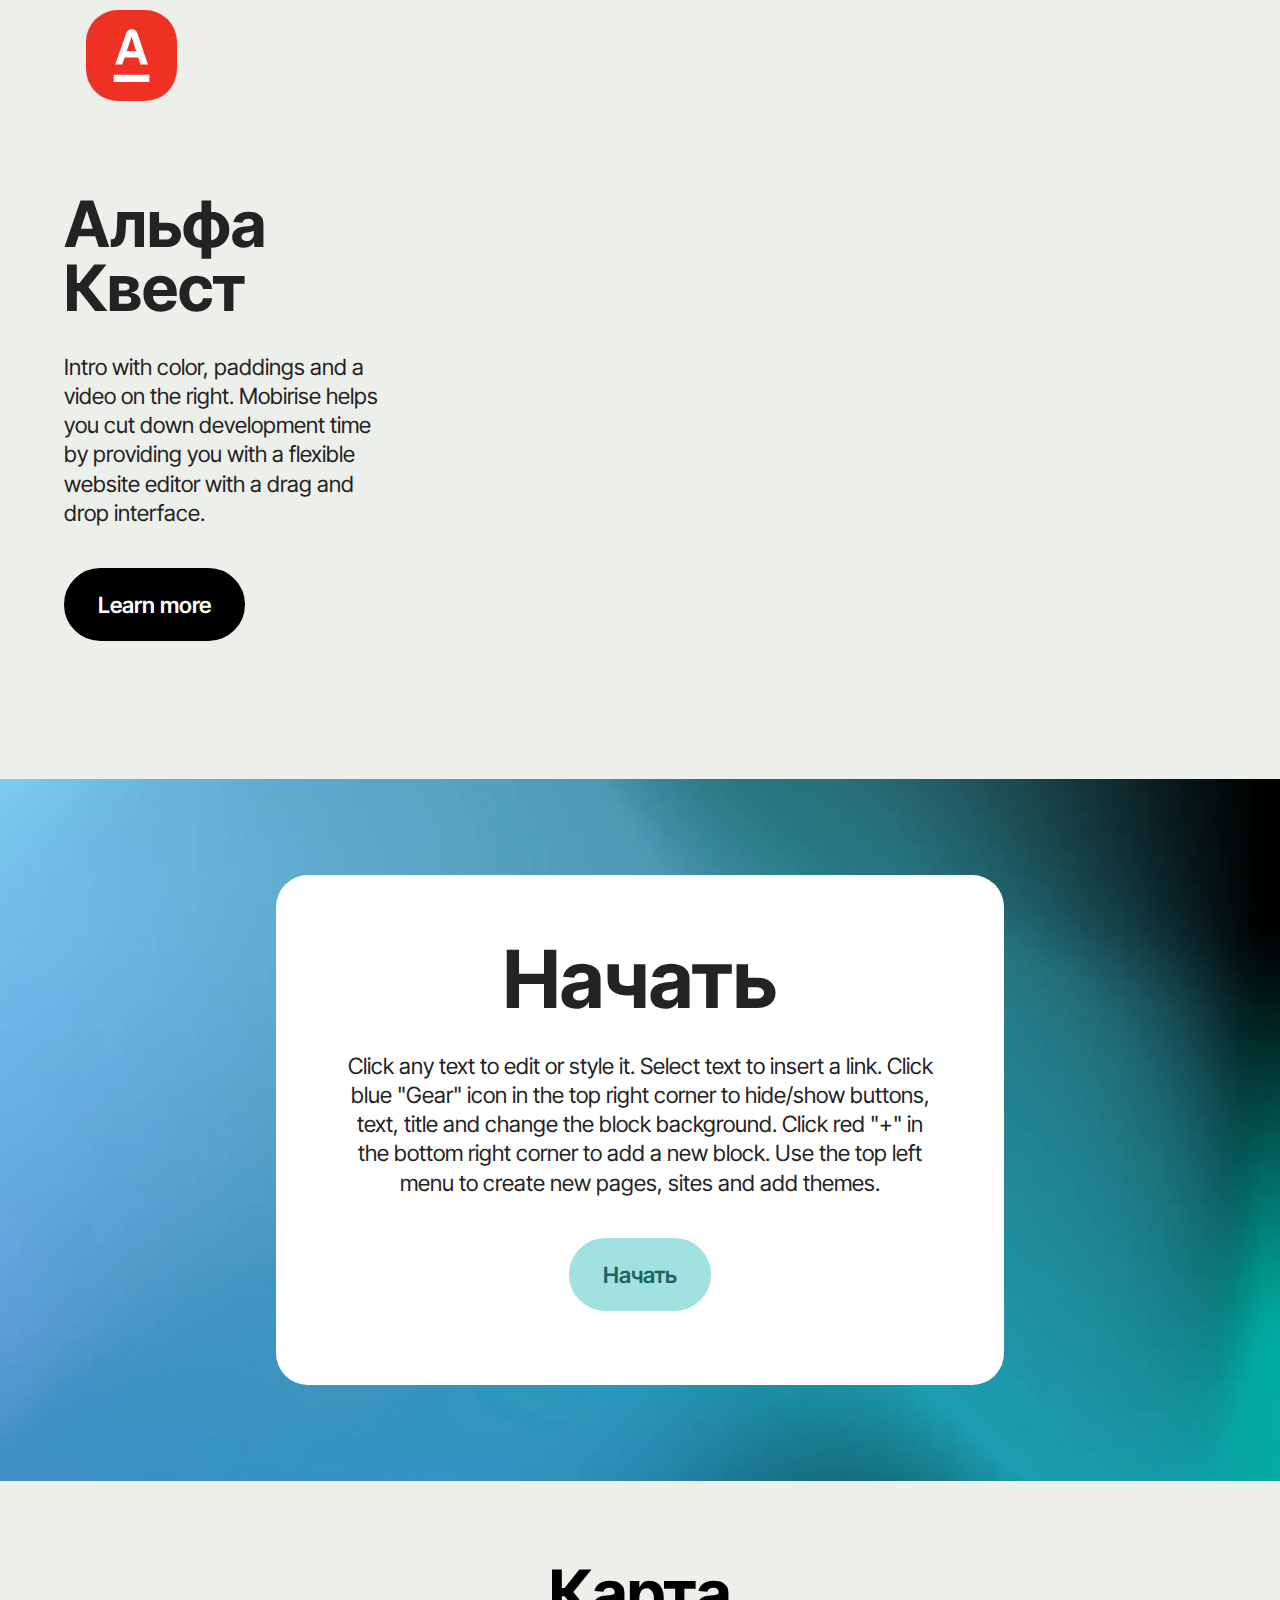
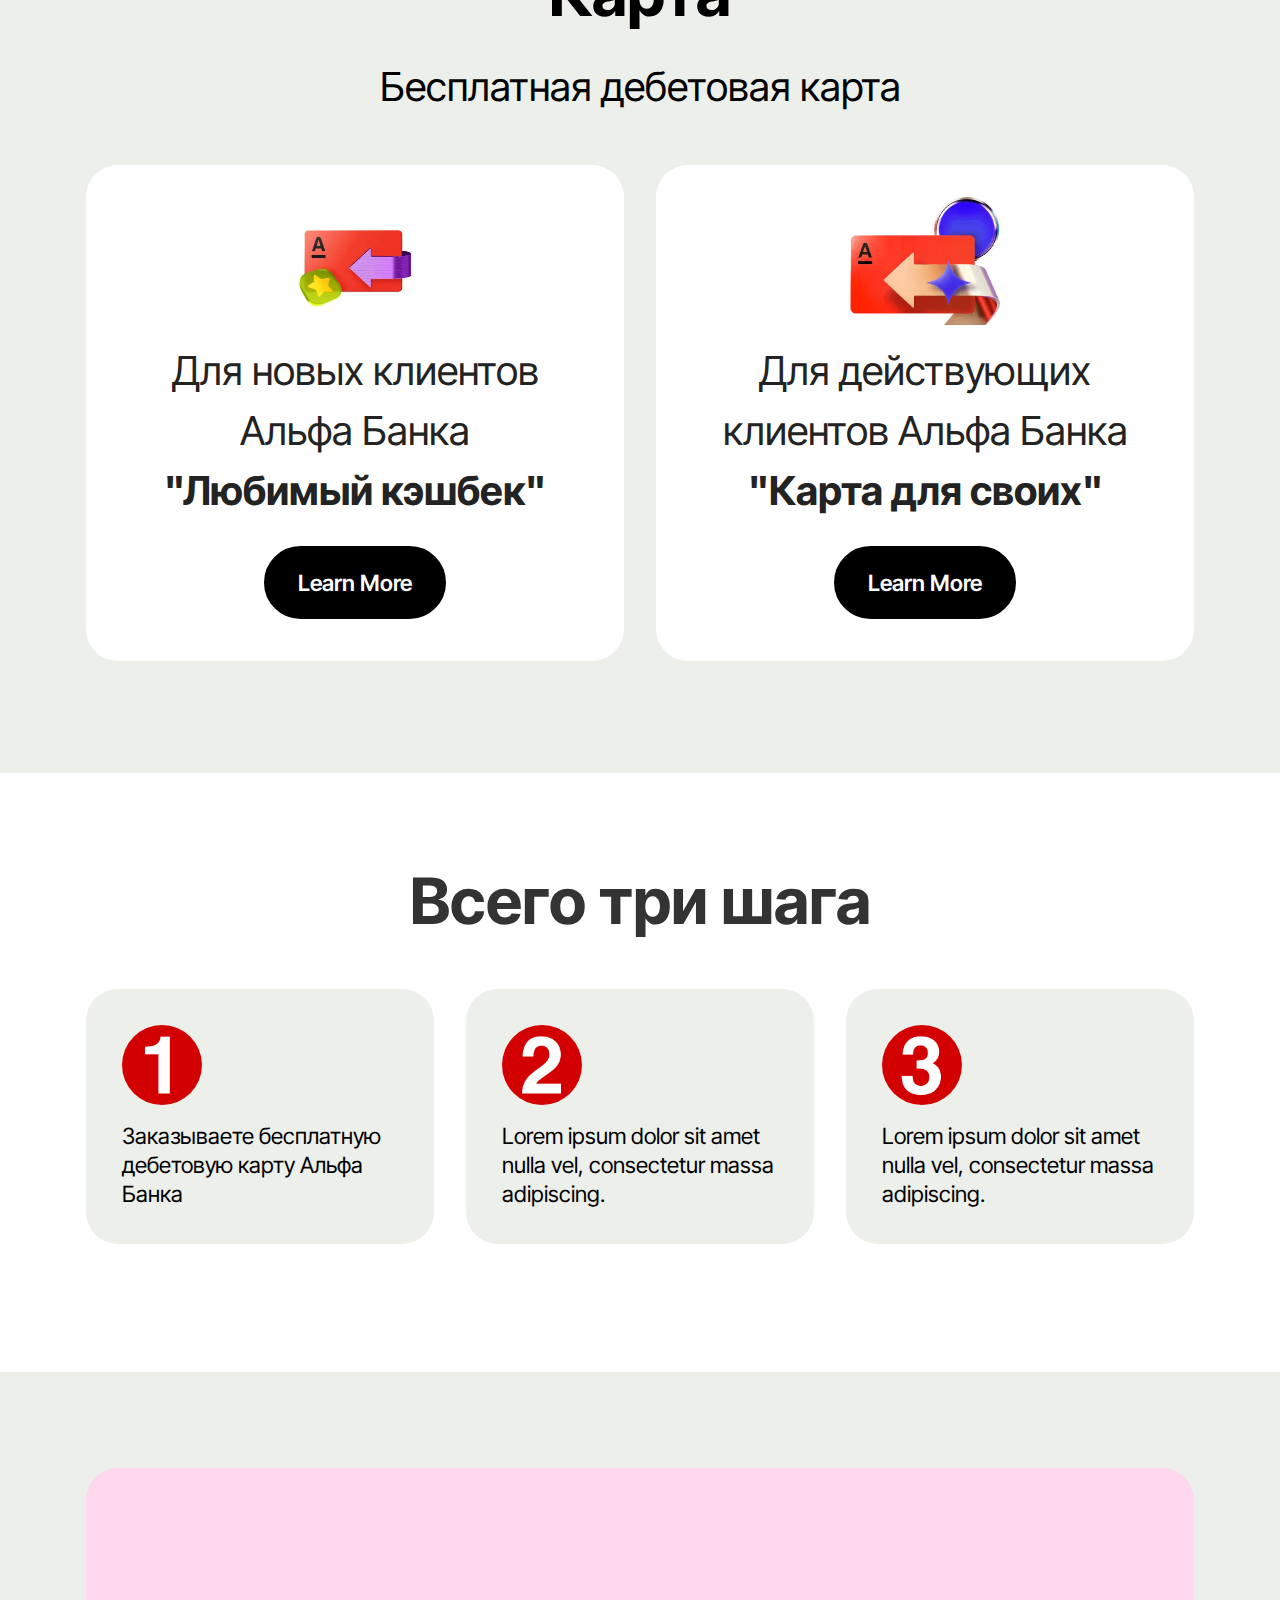
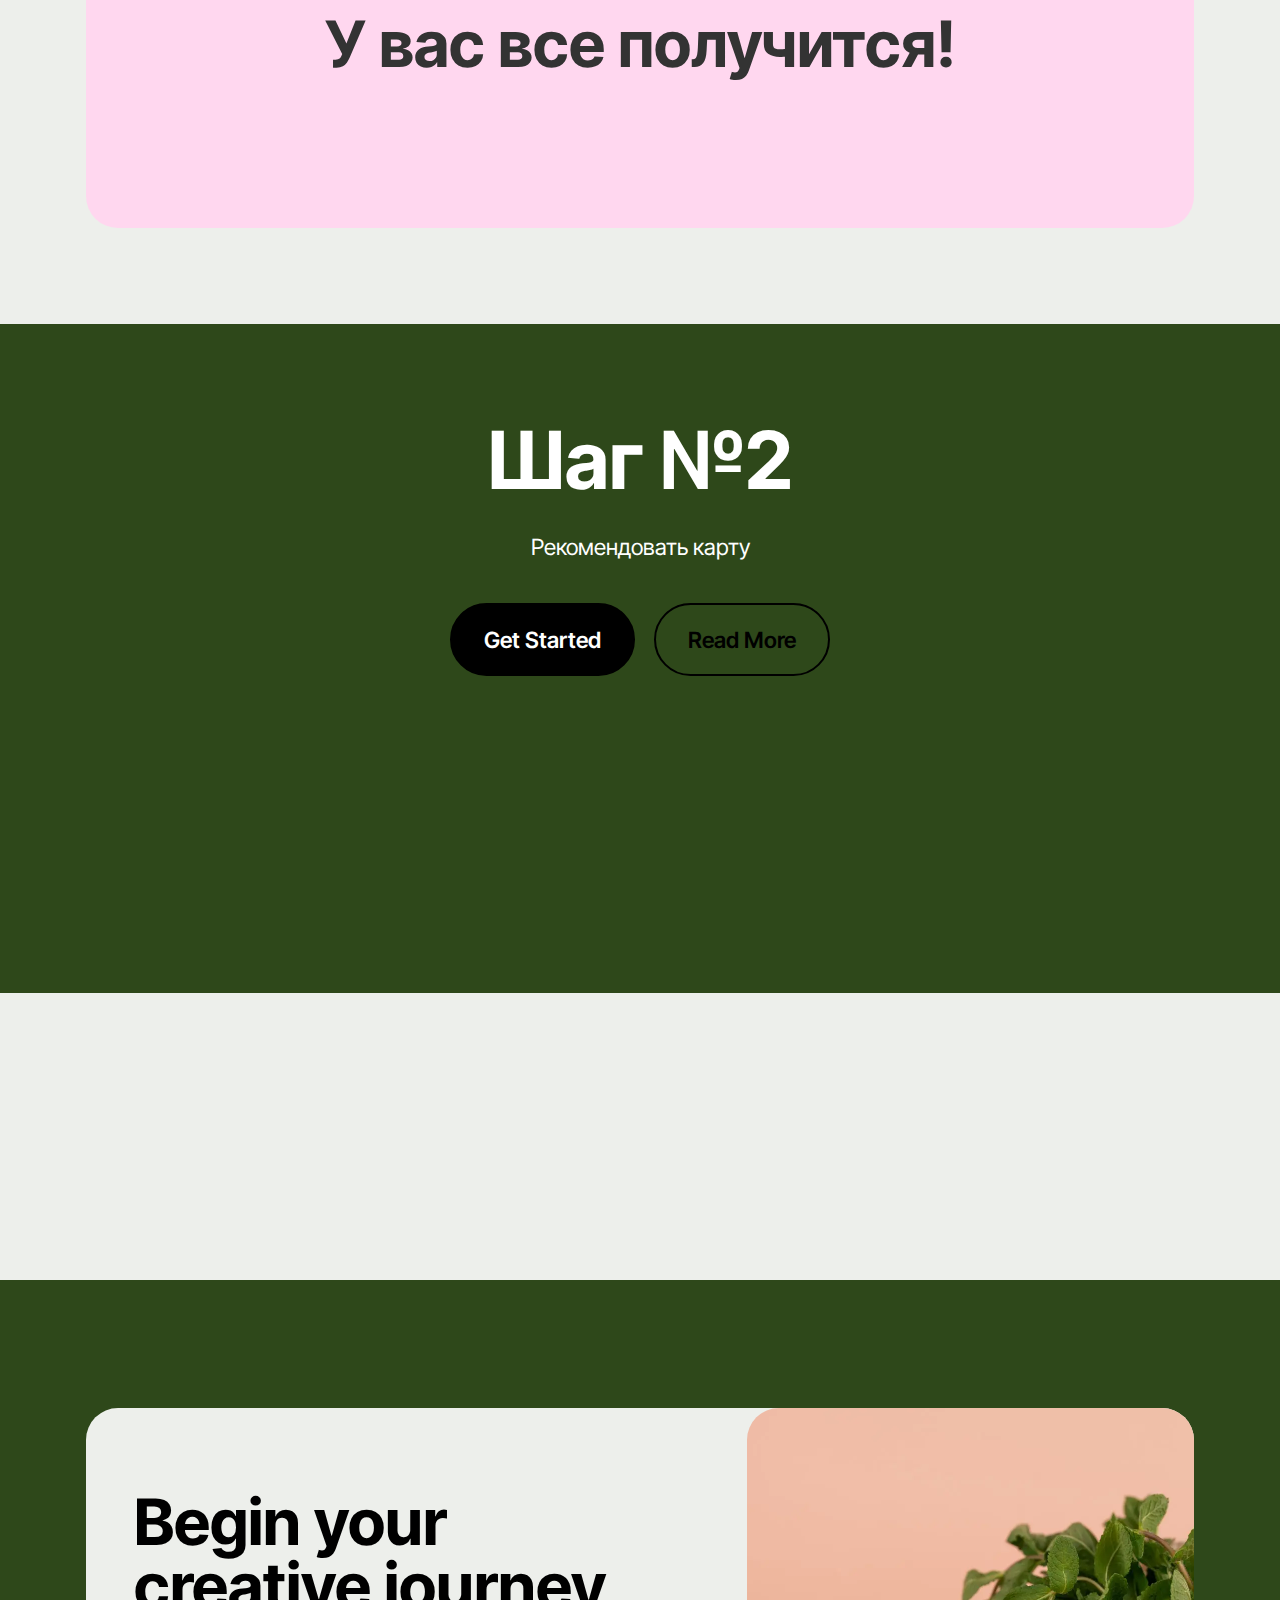
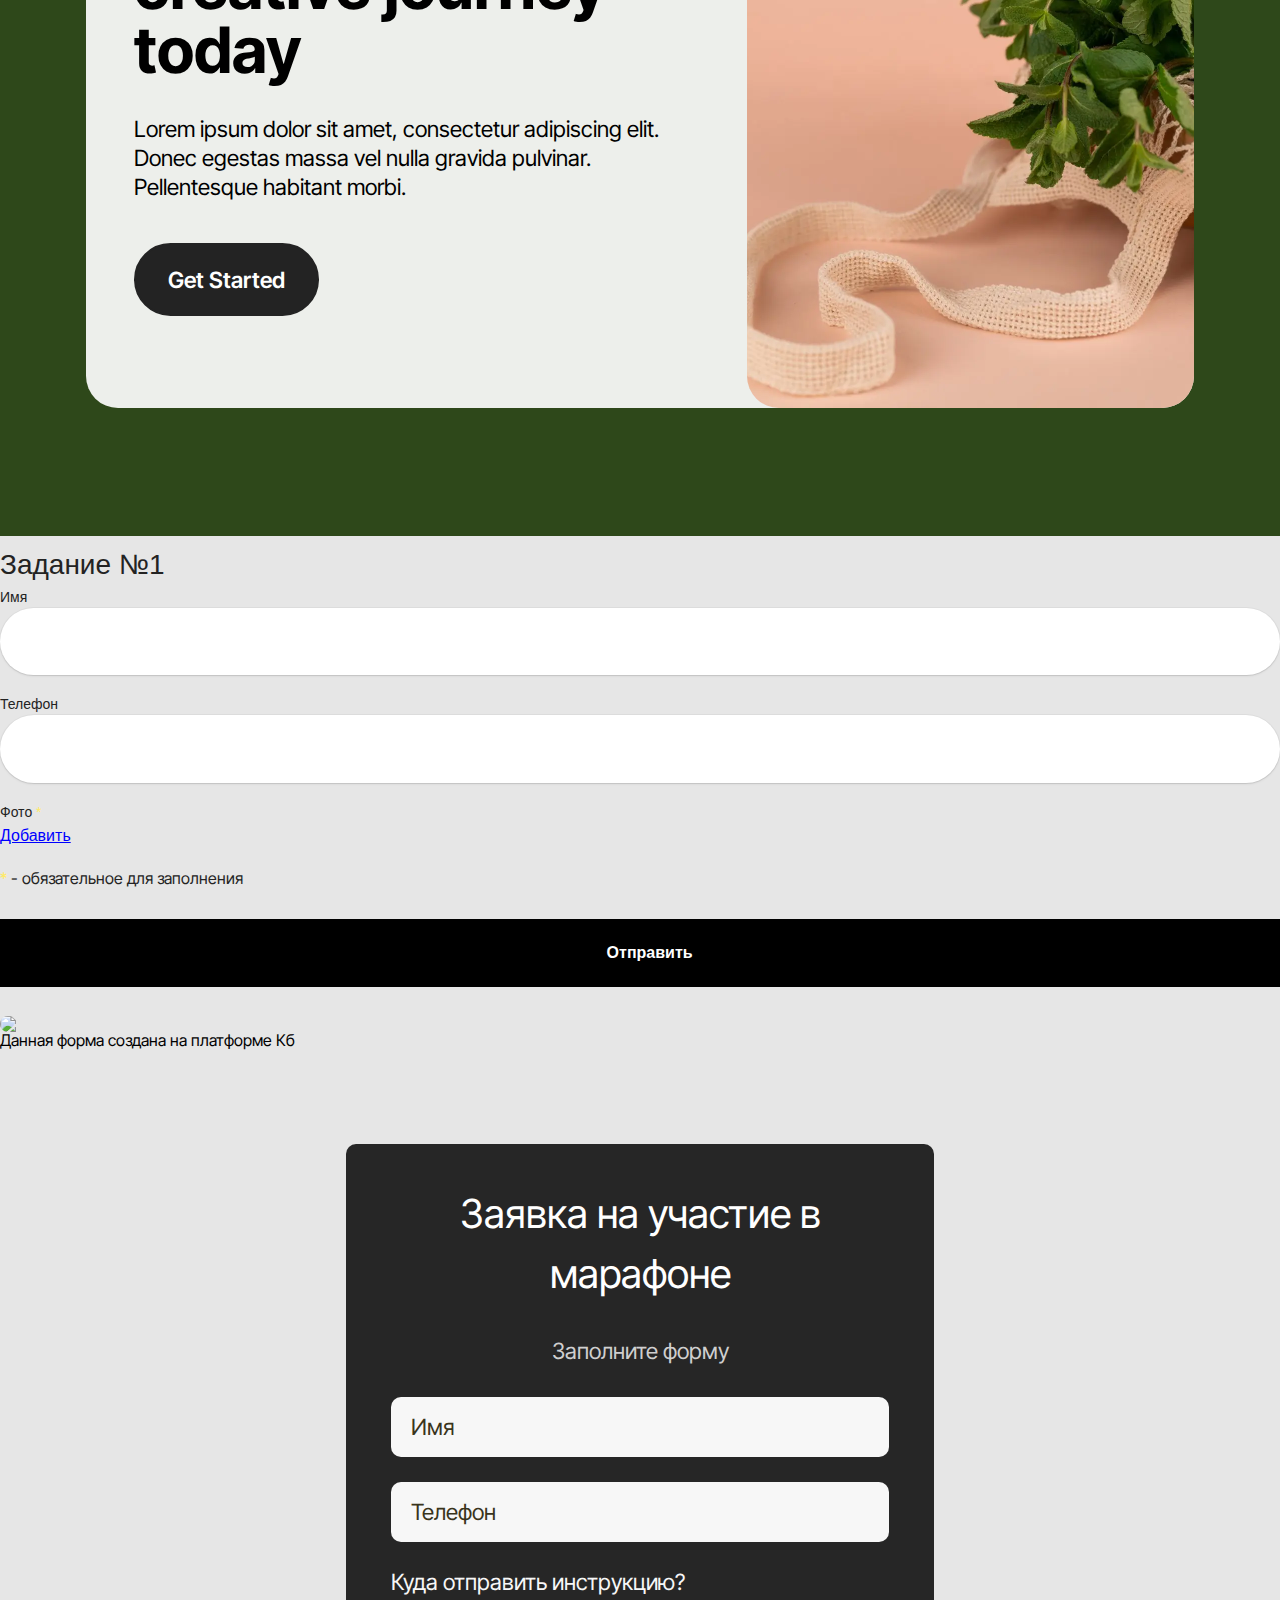
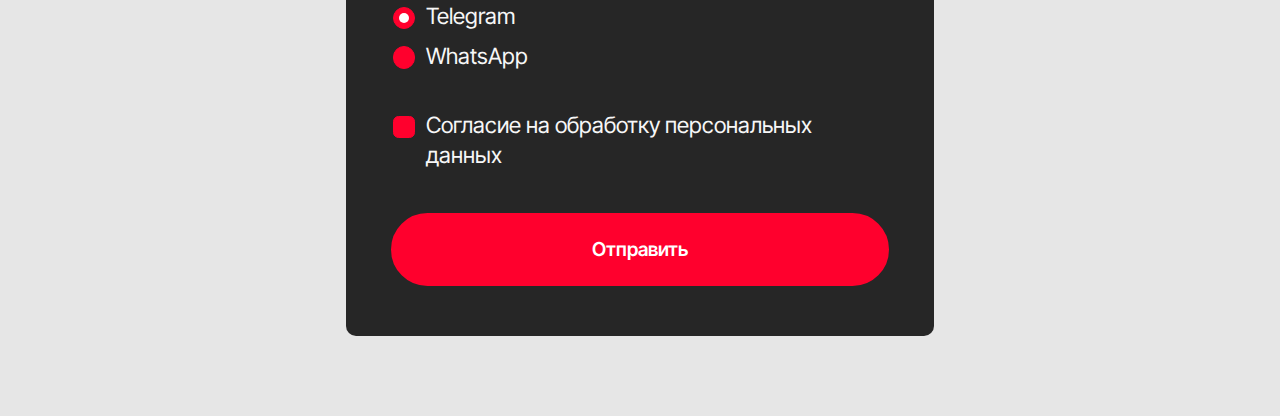
==== index.html @ aca032bc "create github pages" ====
<!DOCTYPE html>
<html  lang="ru">
<head>
  
  <meta charset="UTF-8">
  <meta http-equiv="X-UA-Compatible" content="IE=edge">
  
  <meta name="viewport" content="width=device-width, initial-scale=1, minimum-scale=1">
  <link rel="shortcut icon" href="assets/images/footer-alfa-logo-1025x1025-common-19.svg" type="image/x-icon">
  <meta name="description" content="">
  
  
  <title>Home</title>
  <link rel="stylesheet" href="assets/web/assets/mobirise-icons2/mobirise2.css">
  <link rel="stylesheet" href="assets/bootstrap/css/bootstrap.min.css">
  <link rel="stylesheet" href="assets/bootstrap/css/bootstrap-grid.min.css">
  <link rel="stylesheet" href="assets/bootstrap/css/bootstrap-reboot.min.css">
  <link rel="stylesheet" href="assets/popup-overlay-plugin/style.css">
  <link rel="stylesheet" href="assets/dropdown/css/style.css">
  <link rel="stylesheet" href="assets/socicon/css/styles.css">
  <link rel="stylesheet" href="assets/theme/css/style.css">
  <link rel="stylesheet" href="assets/recaptcha.css">
  <link rel="preload" href="https://fonts.googleapis.com/css?family=Inter+Tight:100,200,300,400,500,600,700,800,900,100i,200i,300i,400i,500i,600i,700i,800i,900i&display=swap" as="style" onload="this.onload=null;this.rel='stylesheet'">
  <noscript><link rel="stylesheet" href="https://fonts.googleapis.com/css?family=Inter+Tight:100,200,300,400,500,600,700,800,900,100i,200i,300i,400i,500i,600i,700i,800i,900i&display=swap"></noscript>
  <link rel="preload" as="style" href="assets/mobirise/css/mbr-additional.css"><link rel="stylesheet" href="assets/mobirise/css/mbr-additional.css" type="text/css">

  
  
  

</head>
<body>
  
  <section data-bs-version="5.1" class="menu menu1 cid-u7K2FaMoEt" once="menu" id="menu01-4">
    
    <nav class="navbar navbar-dropdown navbar-fixed-top navbar-expand-lg">
        <div class="container">
            <div class="navbar-brand">
                <span class="navbar-logo">
                    <a href="index.html">
                        <img src="[data-uri]" alt="Альфа Банк" style="height: 5.7rem;" loading="lazy" class="lazyload" data-src="assets/images/footer-alfa-logo-1025x1025-common-19.svg">
                    </a>
                </span>
                
            </div>
            
            
        </div>
    </nav>
</section>

<section data-bs-version="5.1" class="header4 cid-ucAAgAxZeR" id="header04-a">
	

	
	

	<div class="container-fluid">
		<div class="row justify-content-center">
			<div class="col-12 col-md">
				<div class="text-wrapper">
					<h2 class="mbr-section-title mb-4 mbr-fonts-style display-2"><strong>Альфа Квест</strong></h2>
					<p class="mbr-text mb-4 mbr-fonts-style display-7">
						Intro with color, paddings and a video on the right. Mobirise helps you cut down development
						time by providing you with a flexible website editor with a drag and drop interface.
					</p>
					<div class="mbr-section-btn mb-4">
						<a class="btn btn-primary display-7" href="#">Learn more</a>
					</div>
				</div>
			</div>
			<div class="mbr-figure col-12 col-md-8"><iframe class="mbr-embedded-video" src="https://www.youtube.com/embed/-BSQlJxCDcI?rel=0&amp;amp;mute=1&amp;showinfo=0&amp;autoplay=1&amp;loop=1&amp;playlist=-BSQlJxCDcI" width="1280" height="720" frameborder="0" allowfullscreen=""></iframe></div>
		</div>
	</div>
</section>

<section data-bs-version="5.1" class="header14 cid-ucAJa1AsUf" id="header14-h">
	

	
	
	<div class="container">
		<div class="row justify-content-center">
			<div class="card col-12 col-md-12 col-lg-8">
				<div class="card-wrapper">
					<div class="card-box align-center">
						<h1 class="card-title mbr-fonts-style mb-4 display-1"><strong>Начать</strong></h1>
						<p class="mbr-text mbr-fonts-style mb-4 display-7">
							Click any text to edit or style it. Select text to insert a link. Click blue "Gear" icon in
							the top right corner to hide/show buttons, text, title and change the block background.
							Click red "+" in the bottom right corner to add a new block. Use the top left menu to create
							new pages, sites and add themes.
						</p>
						<div class="mbr-section-btn mt-4"><a class="btn btn-warning display-7" href="#">Начать</a></div>
					</div>
				</div>
			</div>
		</div>
	</div>
</section>

<section data-bs-version="5.1" class="clients3 cid-ucAEVZOpAJ" id="clients03-f">
  

  
  
  <div class="container">
    <div class="mb-5">
      <h5 class="mbr-section-title mbr-fonts-style mb-0 display-2"><strong>Карта</strong></h5>
      <div class="col-12">
        <h6 class="mbr-section-subtitle mbr-fonts-style mb-0 mt-4 display-5">
          Бесплатная дебетовая карта</h6>
      </div>
    </div>
    <div class="row">
      <div class="item features-without-image col-12 col-lg-6">
        <div class="item-wrapper">
          <div class="img-wrapper">
            <img src="[data-uri]" alt="Карта с любимым кэшбеком" loading="lazy" class="lazyload" data-src="assets/images/mqdqpfxjtvaj8zrqaziwtml7iu2y9dowy5a6cz4a-400x255.webp">
          </div>
          <div class="card-box align-center">
            <h6 class="card-subtitle mbr-fonts-style mt-3 mb-0 display-5">Для новых клиентов Альфа Банка</h6>
            <h5 class="card-title mbr-fonts-style mb-3 display-5"><strong>"Любимый кэшбек"</strong></h5>
            
            <div class="mbr-section-btn mt-3">
              <a class="btn btn-primary display-7" href="#">Learn More</a>
            </div>
          </div>
        </div>
      </div>
      <div class="item features-without-image col-12 col-lg-6">
        <div class="item-wrapper">
          <div class="img-wrapper">
            <img src="[data-uri]" alt="Карта для своих" loading="lazy" class="lazyload" data-src="assets/images/pxjzw7xjx1ei8lbj8xjb7gepfcpii1z9pxpoqcyi-400x255.webp">
          </div>
          <div class="card-box align-center">
            <h6 class="card-subtitle mbr-fonts-style mt-3 mb-0 display-5">
              Для действующих клиентов Альфа Банка</h6>
            <h5 class="card-title mbr-fonts-style mb-3 display-5">
              <strong>"Карта для своих"</strong></h5>
            
            <div class="mbr-section-btn mt-3">
              <a class="btn btn-primary display-7" href="#">Learn More</a>
            </div>
          </div>
        </div>
      </div>
      
    </div>
  </div>
</section>

<section data-bs-version="5.1" class="features20 cid-ucABeKXnCH" id="features020-b">
	

	
	
	<div class="container">
		<div class="row mb-5">
			<div class="col-12 mb-0">
				<h3 class="mbr-section-title mbr-fonts-style align-center display-2"><strong>Всего три шага</strong></h3>
				
			</div>
		</div>
		<div class="row">
			<div class="item features-without-image col-12 col-md-6 col-lg-4">
				<div class="item-wrapper">
					<div class="card-box align-left">
						<div class="img-wrapper mb-3">
							<img src="[data-uri]" alt="" loading="lazy" class="lazyload" data-src="assets/images/111.webp">
						</div>
						
						<p class="card-text mbr-fonts-style display-7">
							Заказываете бесплатную дебетовую карту Альфа Банка&nbsp;</p>
					</div>
				</div>
			</div>
			<div class="item features-without-image col-12 col-md-6 col-lg-4">
				<div class="item-wrapper">
					<div class="card-box align-left">
						<div class="img-wrapper mb-3">
							<img src="[data-uri]" alt="" loading="lazy" class="lazyload" data-src="assets/images/2.webp">
						</div>
						
						<p class="card-text mbr-fonts-style display-7">
							Lorem ipsum dolor sit amet nulla vel, consectetur massa adipiscing.
						</p>
					</div>
				</div>
			</div>
			<div class="item features-without-image col-12 col-md-6 col-lg-4">
				<div class="item-wrapper">
					<div class="card-box align-left">
						<div class="img-wrapper mb-3">
							<img src="[data-uri]" alt="" loading="lazy" class="lazyload" data-src="assets/images/3.webp">
						</div>
						
						<p class="card-text mbr-fonts-style display-7">
							Lorem ipsum dolor sit amet nulla vel, consectetur massa adipiscing.
						</p>
					</div>
				</div>
			</div>
		</div>
	</div>
</section>

<section data-bs-version="5.1" class="article6 cid-ucAEQNaz6s" id="article06-e">
	

	
	
	<div class="container">
		<div class="row justify-content-center">
			<div class="card col-md-12 col-lg-12">
				<div class="card-wrapper">
					<div class="card-box align-left">
						<h4 class="card-title mbr-fonts-style display-2"><strong>У вас все получится!</strong></h4>
						
						
					</div>
				</div>
			</div>
		</div>
	</div>
</section>

<section data-bs-version="5.1" class="header7 cid-ucAHLMT5fh" id="header07-g">
  

  
  
  <div class="topbg"></div>
  <div class="align-center container-fluid">
    <div class="row justify-content-center">
      <div class="col-md-12 col-lg-9">
        <h1 class="mbr-section-title mbr-fonts-style mb-4 display-1">
          <strong>Шаг №2</strong></h1>
        <p class="mbr-text mbr-fonts-style mb-4 display-7">Рекомендовать карту</p>
        <div class="mbr-section-btn mt-4">
          <a class="btn btn-primary display-7" href="#">Get Started</a>
          <a class="btn btn-primary-outline display-7" href="#">Read More</a>
        </div>
      </div>
    </div>

    <div class="row mt-5 justify-content-center">
      <div class="mbr-figure col-12 col-md-8"><iframe class="mbr-embedded-video" src="https://www.youtube.com/embed/-BSQlJxCDcI?rel=0&amp;amp;mute=1&amp;showinfo=0&amp;autoplay=1&amp;loop=1&amp;playlist=-BSQlJxCDcI" width="1280" height="720" frameborder="0" allowfullscreen=""></iframe></div>
    </div>
  </div>
</section>

<section data-bs-version="5.1" class="article05 cid-ucAENKVxmd" id="article05-d">
  

  
  

  <div class="container">
    <div class="row justify-content-center align-items-center">
      <div class="col-12">
        <div class="card-wrapper">
          <div class="row">
            <div class="col-12 col-md-12 col-lg-5 image-wrapper">
              <img class="w-100 lazyload" src="[data-uri]" alt="" loading="lazy" data-src="assets/images/shop4.webp">
            </div>
            <div class="col-12 col-lg col-md-12">
              <div class="text-wrapper align-left">
                <h1 class="mbr-section-title mbr-fonts-style mb-4 display-2">
                  <strong>Begin your creative journey today</strong>
                </h1>
                <p class="mbr-text mbr-fonts-style mb-4 display-7">
                  Lorem ipsum dolor sit amet, consectetur adipiscing elit. Donec
                  egestas massa vel nulla gravida pulvinar. Pellentesque
                  habitant morbi.<br>
                </p>
                <div class="mbr-section-btn mt-3">
                  <a class="btn btn-lg btn-black display-7" href="#">Get Started</a>
                </div>
              </div>
            </div>
          </div>
        </div>
      </div>
    </div>
  </div>
</section>

<div id="custom-html-9">
    
        <link rel="stylesheet" href="https://develop379.clientbase.ru/themes/clientbase/libs/bootstrap/css/bootstrap.min.css">
        <style>
            /* временные костыли, убрать! */
            .well input.form-control{
            padding-left: 10px;
            }
            .well input.ac_input {
                width: 443px;
            }

            .well input.hasDatepicker {
                width: 435px;
            }

            .well select.form-control{
            padding-left: 5px;
            width: 476px !important;
            -moz-appearance: none;
            -webkit-appearance: none;
            appearance: none !important;
            }
            .well textarea.form-control{
            resize: vertical;
            font-family: Arial;
            padding-top: 10px;
            padding-left: 10px;
            height: 100px;
            }
            .well {
                min-width: 530px;
            }

            .well .input-group {
                position: relative;
            }

            .select-group {
                position: relative;
            }

            .well .input-group select.form-control {
                position: relative;
                background: none;
                border-radius: 4px;
            }

            .well .input-group select.form-control::-ms-expand {
                display: none;
            }

            .custom-select {
                position: absolute;
                width: 100%;
                height: 100%;
                background-color: white;
                border-radius: 5px;
            }

            .pseudo-btn {
                position: absolute;
                border-left: 1px solid #ccc;
                width: 1px;
                height: 98%;
                right: 34px;
                top: 1px;
            }

            .select-caret {
                display: inline-block;
                width: 0;
                height: 0;
                position: absolute;
                top: 46%;
                right: -20px;
                vertical-align: middle;
                border-top: 4px dashed;
                border-top: 4px solid\9;
                border-right: 4px solid transparent;
                border-left: 4px solid transparent;
            }

            textarea.form-control {
                resize: vertical;
            }

            .ui-datepicker-trigger {
                opacity: 0 !important;
                position: absolute !important;
                top: -10000px !important;
            }

            .ui-timepicker-div .ui_tpicker_second_label {
                float: left;
                display: inline-block;
                margin-top: 2px;
                margin-left: 4px;
                height: 14px;
            }

            .ui-timepicker-div .ui_tpicker_time_label {
                float: left;
                margin-left: 4px;
                // height: 14px;
                margin-bottom: 5px;
            }

            .ui-timepicker-div .ui_tpicker_hour_label {
                float: left;
                display: inline-block;
                margin-left: 4px;
                // height: 14px;
                margin-bottom: 5px;
            }

            .ui-timepicker-div .ui_tpicker_minute_label {
                float: left;
                display: inline-block;
                margin-left: 4px;
                // height: 14px;
                margin-bottom: 5px;
            }

                .ui-timepicker-div .ui_tpicker_hour {
                    height: 14px;
                    margin-bottom: 5px;
                }

                .ui-timepicker-div .ui_tpicker_minute {
                    height: 14px;
                    margin-bottom: 5px;
                }

            .ui-timepicker-div .ui_tpicker_time {
                /*float:left;*/
                margin-left: 5.5em;
                // height: 14px;
                margin-bottom: 5px;
            }

            .ui-timepicker-div .ui-slider.ui-slider-horizontal {
                width: 10.5em;
                height: 12px;
                margin-left: 2.3em;
            }

            .ui-timepicker-div dd {
                margin-left: 40px;
            }

            .ui_tpicker_minute,
            .ui_tpicker_hour {
                padding-top: 4px;
            }

            .ui_tpicker_hour_label {
                padding-top: 2px;
            }

            .form-control {
                width: 100% !important;
            }

            @media (min-width: 992px) {
                .col-md-10 {
                    width: 97.333333% !important;
                }
            }

            @media (max-width: 1000px) {
                /* Правка таймера у календаря */
                .ui-timepicker-div dd {
                    margin-left: 230px;
                }
                .ui-timepicker-div .ui_tpicker_time {
                    margin-bottom: 22px;
                }
                .ui-timepicker-div .ui_tpicker_hour {
                    height: 80px;
                    margin-bottom: 26px;
                }
                .ui-timepicker-div .ui_tpicker_minute {
                    height: 80px;
                }
                .ui_tpicker_minute, .ui_tpicker_hour {
                    padding-top: 31px;
                }
                .ui-timepicker-div .ui-slider.ui-slider-horizontal {
                    height: 34px;
                }

                .pseudo-btn {
                    right: 75px;
                }

                .select-caret {
                    position: absolute;
                    top: 45%;
                    right: -62px;
                    border-top: 30px dashed black !important;
                    border-right: 25px solid transparent !important;
                    border-left: 25px solid transparent !important;
                }
            }

            @media print {
                .pseudo-btn {
                    right: 34px;
                }

                .select-caret {
                    right: -20px;
                    border-top: 4px dashed black !important;
                    border-right: 4px solid transparent !important;
                    border-left: 4px solid transparent !important;
                }
            }
        </style>

        <script src="https://develop379.clientbase.ru/themes/clientbase/libs/jquery/jquery-3.2.1.min.js"></script>
        <script src="https://develop379.clientbase.ru/themes/clientbase/libs/bootstrap/js/bootstrap.min.js"></script>
        <script src="https://develop379.clientbase.ru/mobile/ui/lib/bootstrap.min.js"></script>

        <link rel="stylesheet" href="https://develop379.clientbase.ru/themes/clientbase/css/form-basic.css">
        <style>
            :root {
                --decor_color: white;
            }

            body {
                background-color: rgb(230, 230, 230);
            }

            .btn-primary {
                background-color: rgba(var(--decor_color));
                border-color: rgba(var(--decor_color));
            }

            /* Переопределение библиотек стилей */
            .btn-primary:hover {
                background-color: rgba(var(--decor_color), 0.95);
                border-color: rgba(var(--decor_color), 1);
            }
            .btn-primary:active {
                background-color: rgba(var(--decor_color), 0.95);
                border-color: rgba(var(--decor_color), 1);
            }
            .btn-primary:focus {
                background-color: rgba(var(--decor_color), 0.95);
                border-color: rgba(var(--decor_color), 1);
            }
            .btn-primary:active:focus {
                background-color: rgba(var(--decor_color), 0.95);
                border-color: rgba(var(--decor_color), 1);
            }
            .btn-primary:active:hover {
                background-color: rgba(var(--decor_color), 0.95);
                border-color: rgba(var(--decor_color), 1);
            }
            .btn-primary[disabled]:hover {
                background-color: rgba(var(--decor_color), 0.7);
                border-color: rgba(var(--decor_color), 0.7);
            }
            .form-control:focus {
                border-color: rgba(var(--decor_color), 0.55);
                -webkit-box-shadow: inset 0 1px 1px rgba(0,0,0,.075), 0 0 8px rgba(var(--decor_color), 0.4);
                box-shadow: inset 0 1px 1px rgba(0,0,0,.075), 0 0 8px rgba(var(--decor_color), 0.4);
            }
            .k_file_url {
                color: rgba(var(--decor_color), 0.85);
            }
            .k_file_url:hover {
                color: rgba(var(--decor_color), 1);
            }

            @media (max-width: 1000px) {
                .pseudo-btn {
                    position: initial;
                    height: 100%;
                    margin-left: 85%;
                    width: unset;
                    right: unset;
                    display: flex;
                    justify-content: center;
                    align-items: center;
                }

                .pseudo-btn .select-caret {
                    position: initial;
                    border-top: 16px dashed black !important;
                    border-right: 10px solid transparent !important;
                    border-left: 10px solid transparent !important;
                }

                input[type=checkbox], input[type=radio] {
                    width: 26px;
                    height: 26px;
                }
            }

            /* При опции прозрачности */
            

        </style>
    

    <style>
    .form-basic__title{
font-family: Tahoma,Geneva,sans-serif;
}

.k_savebutton{
font-family: Tahoma,Geneva,sans-serif;
}

.k_file_url{
font-family: Tahoma,Geneva,sans-serif;
}

.k_field_name{
 font-size: 16px;
 font-family: Tahoma,Geneva,sans-serif;
}

.k_qst_group{
 font-size: 16px;
 font-family: Tahoma,Geneva,sans-serif;
}

.k_file_url{
 color: blue;
 cursor: pointer;
 text-decoration: underline;
}

.k_file_url:hover{
 color: red;
 cursor: pointer;
 text-decoration: underline;
}

.k_file_form{
 position: absolute;
 width: 90px;
 height: 19px;
 overflow: hidden;
 cursor: pointer;
}

.k_file_form2{
 opacity: 0;
}

.k_file_form2 input {
 opacity: 0;
 filter:alpha(opacity=0);
 font-size: 60px;
 cursor: pointer;
 width: 200px;
}

@-moz-document url-prefix(){
 .k_file_form2 input {
 direction: rtl;
 width: auto;
}
}

@media all and (-webkit-min-device-pixel-ratio:0) {
.k_file_form2 input {
 direction: rtl;
 width: auto;
}
}

.k_upload_progress_img{
 background: url("http://develop379.clientbase.ru/images/upload_progress.gif") no-repeat top left;
 width:14px;
 height:14px;
 display: inline-block;
 outline: none;
}

                        
                        
    </style>

    

    <script>
        var k_form_rand_38=Math.random()+'_'+(new Date()).getTime(); // Уникальный id формы, используется в файлах и для получения ответа анкеты
        var k_upload_in_progress=0;
        var k_answer_hide_form38=1;
        var k_was_submited38=0;
        var k_38_curr_hash = '';
        var k_link_behavior = 1;

        

        

        

        
        // Загрузка файла
        var k_upload_files_list;

        function k_add_file(obj) {
            var page_charset=window.document.charset;
            if (!page_charset) page_charset=window.document.characterSet;
            var i_c=obj.getAttribute('i_c');
            var field_id=obj.getAttribute('field_id');
            var value=obj.value;
            var progress_span="<span class='k_upload_progress k_upload_progress_img'></span>";
            k_upload_files_list=[];

            if (obj.files) { // Новый режим многофайловость
                var i;
                for (i=0;i<obj.files.length;i++) {
                    value=obj.files[i].fileName;
                    if (typeof(value)=='undefined') value=obj.files[i].name;
                    var new_line=$("<div class='k_upload_res' data-value='"+field_id+'_'+value+"'>"+value+progress_span+"</div>");
                    var m_p =document.getElementById('add_file_url'+i_c);
                    $(new_line).insertBefore(m_p);
                    var f_info=new Object();
                    f_info.name=value;
                    f_info.obj=new_line;
                    f_info.field_id=field_id;
                    k_upload_files_list.push(f_info);
                }
            } else {  // Старый режим
                // Если указан полный путь оставляем только имя файла
                var last_slash=-1;
                var last_slash_p1=0;
                var last_slash_p2=-1;
                while (1)
                {
                    last_slash_p2=value.indexOf('\\',last_slash_p1);
                    if (last_slash_p2==-1) break;
                    last_slash_p1=last_slash_p2+1;
                    last_slash=last_slash_p2;
                }
                if (last_slash!=-1)
                {
                    value=value.substr(last_slash+1,1024*1024);
                };
                var new_line=$("<div class='k_upload_res' data-value='"+field_id+"_"+value+">"+value+progress_span+"</div>");
                var m_p =document.getElementById('add_file_url'+i_c);
                $(new_line).insertBefore(m_p);
                var f_info=new Object();
                f_info.name=value;
                f_info.obj=new_line;
                f_info.field_id=field_id;
                k_upload_files_list.push(value);
            }

            k_upload_in_progress=1;
            document.getElementById('k_sbmt_file'+i_c).action="//develop379.clientbase.ru/questionare.php?sel=save_file&qst_id=38&field_id="+field_id+"&page_charset="+page_charset+"&k_rand="+k_form_rand_38;
            document.getElementById('k_sbmt_file'+i_c).submit();
        }

        function k_del_file(obj) {
            var field_id = obj.getAttribute('field_id');
            var f_name = obj.getAttribute('f_name');
            var page_charset=window.document.charset;
            if (!page_charset) page_charset=window.document.characterSet;
            document.getElementById('k_sbmt_file_38_'+field_id).action='https://localhost/cb_distr/questionare.php?sel=del_file&qst_id=38&field_id='+field_id+'&f_name='+encodeURIComponent(f_name)+'&page_charset='+page_charset+'&k_rand='+k_form_rand_38;
            document.getElementById("k_sbmt_file_38_"+field_id).submit();
            $('[data-value = "'+field_id+"_"+f_name+'"]').remove();
            var was_upload = +document.getElementById('k_sbmt_file_38_'+field_id).getAttribute('was_upload');
            document.getElementById('k_sbmt_file_38_'+field_id).setAttribute('was_upload', was_upload - 1);
        }
    

        function k_save_qst38()
        {
            k_answer_hide_form38=1;
            var page_charset=window.document.charset;
            if (!page_charset) page_charset=window.document.characterSet;

            if (typeof(custom_save_qst38) == 'function') {
                if (!custom_save_qst38()) return ;
            }

            if (k_was_submited38) return;
            k_was_submited38=1;
            document.getElementById('k_savebutton38').disabled=true;
            document.getElementById('k_savebutton38').style.cursor='default';

            var qst_form=document.createElement('form');
            qst_form.setAttribute('enctype', 'multipart/form-data');
            qst_form.setAttribute('action',  '//develop379.clientbase.ru/questionare.php?page_charset='+page_charset+'&ts'+new Date().getTime());
            qst_form.setAttribute('target',  'k_frame_upload_38');
            qst_form.setAttribute('method',  'post');
            document.body.appendChild(qst_form);
            var qst_input;
            var utm_href = window.location.search;
            qst_input=document.createElement('input');qst_input.setAttribute('type','hidden');qst_input.setAttribute('name','utm_href');qst_form.appendChild(qst_input);
            qst_input.value=utm_href;

            qst_input=document.createElement('input');qst_input.setAttribute('type','hidden');qst_input.setAttribute('name','k_input_field_38_11728');qst_form.appendChild(qst_input);
qst_input.value=document.getElementById('k_input_field_38_11728').value;
qst_input=document.createElement('input');qst_input.setAttribute('type','hidden');qst_input.setAttribute('name','k_input_field_38_11738');qst_form.appendChild(qst_input);
qst_input.value=document.getElementById('k_input_field_38_11738').value;
if (Number(document.getElementById('k_sbmt_file_38_11748').getAttribute('was_upload')) == '0') {alert('Заполните, пожалуйста, поле: "Фото"'); document.getElementById('k_savebutton38').disabled=''; k_was_submited38=0; return;}
;

            if(k_38_curr_hash != '') {
                qst_input=document.createElement('input');qst_input.setAttribute('type','hidden');qst_input.setAttribute('name','hash');qst_form.appendChild(qst_input);
                qst_input.value=k_38_curr_hash;
            } else {
                if(document.location.href.split('hash=')[1]) {
                    if(document.location.href.split('hash=')[1].split('.').length>1) {
                        qst_input=document.createElement('input');qst_input.setAttribute('type','hidden');qst_input.setAttribute('name','hash');qst_form.appendChild(qst_input);
                        qst_input.value=document.location.href.split('hash=')[1].split('.')[0];
                    }
                }
            }

            qst_input=document.createElement('input');qst_input.setAttribute('type','hidden');qst_input.setAttribute('name','k_rand_38');qst_form.appendChild(qst_input);
            qst_input.value=k_form_rand_38;
            qst_input=document.createElement('input');qst_input.setAttribute('type','hidden');qst_input.setAttribute('name','sel');qst_form.appendChild(qst_input);
            qst_input.value='save';
            qst_form.submit();
            document.body.removeChild(qst_form);
        }

        function k_save_resp38(event)
        {
            if (document.getElementById('k_frame_upload_38').src=='') return ; // Выходим если загрузки не было

            var page_charset=window.document.charset;
            if (!page_charset) page_charset=window.document.characterSet;
            if (k_upload_in_progress)
                { // Загрузка файлов
                var obj=event.target; if (!obj) obj=event.srcElement;
                // Убираем значек загрузки
                $('.k_upload_progress').removeClass('k_upload_progress_img');
                // Необходима проверка - загружен ли файл
                for (var i = 0; i < k_upload_files_list.length; i++)
                    {
                        var f_name=k_upload_files_list[i].name;
                        var f_obj =k_upload_files_list[i].obj;
                        var rnd_sess=Math.floor(Math.random()*10000);
                        var ss = document.createElement('script');
                        ss.src="//develop379.clientbase.ru/questionare.php?sel=test_upload&qst_id=38&k_rand="+k_form_rand_38+"&k_resp="+rnd_sess+"&f_name="+f_name+"&page_charset="+page_charset;
                        ss.setAttribute('i_pos',i);
                        ss.setAttribute('rnd_sess',rnd_sess);
                        var done = false;
                        ss.onload=ss.onreadystatechange=function(){
                            if ( !done && (!this.readyState || this.readyState === 'loaded' || this.readyState === 'complete') )
                                {
                                    done = true;
                                    var i=this.getAttribute('i_pos');
                                    var rnd_sess=this.getAttribute('rnd_sess');
                                    var f_name=k_upload_files_list[i].name;
                                    var f_obj =k_upload_files_list[i].obj
                                    var field_id =k_upload_files_list[i].field_id;
                                    eval("var data=k_resp"+rnd_sess+";");
                                    if (data.indexOf(' uploaded.')!=-1)
                                    {
                                        var size = parseInt(data)+'';
                                        size=size.replace(/(\d)(?=(\d\d\d)+([^\d]|$))/g, '$1 ');
                                        // Отображем размер
                                        f_obj.find('.k_upload_progress').html(" - "+size+" B" +
                                                " <a href='' onclick='k_del_file(this); return false;' field_id='"+field_id+"' f_name='"+f_name+"'>"+
                                                "<img alt='удалить' title='Удалить файл' src='images/b_drop.png' border='0'></a>");
                                        var was_upload = +document.getElementById('k_sbmt_file_38_'+field_id).getAttribute('was_upload');
                                        document.getElementById('k_sbmt_file_38_'+field_id).setAttribute('was_upload', was_upload + 1);
                                    }
                                    else
                                    {
                                        f_obj.find('.k_upload_progress').html(" - Провалено");
                                    }

                                    ss.onload = ss.onreadystatechange = null;
                                    document.body.removeChild(ss);
                                }
                            }
                        document.body.appendChild(ss);
                        }
                k_upload_in_progress=0;
                return ;
                }
            if (document.getElementById('k_frame_upload_38').getAttribute('second_load'))
            {
            if (!k_was_submited38) return;
            k_was_submited38=0;
            //document.getElementById('k_savebutton38').style.display='none';
            document.getElementById('k_savebutton38').disabled=false;
            if (typeof(custom_qst_res38) == 'function') {
                custom_qst_res38();
                }
                else
                {
                // Получаем результат формы
                var ss = document.createElement('script');
                ss.src="//develop379.clientbase.ru/questionare.php?sel=get_answer&qst_id=38&k_rand="+k_form_rand_38;
                var done = false;
                ss.onload=ss.onreadystatechange=function(){
                    if ( !done && (!this.readyState || this.readyState === 'loaded' || this.readyState === 'complete') )
                        {
                        done = true;

                        try {
                            var data = JSON.parse(k_answer38);
                        } catch (e) {
                            var data = k_answer38;
                        }

                        delete k_answer38;

                        if (data.error !== undefined)
                            {
                                $('#k_qst_err_res_38').html('');
                                if (data.error != ' ')
                                    $('#k_qst_err_res_38').append(data.error);
                                data = false;
                                k_answer_hide_form38 = 0;
                                document.getElementById('k_savebutton38').style.display = '';
                            }
                        else if (data !== undefined && data != '' && data != ' ')
                            {
                                if (data != ' ')
                                    $('#k_qst_res_38').append(data);
                                    document.getElementById('k_savebutton38').style.display='';
                            }
                        else
                            {
                                //document.getElementById('k_qst_res_38').innerHTML='Информация успешно сохранена. Спасибо!';
                            }
                        if (k_answer_hide_form38)
                            {
                                //обработка ответ, если в нем есть переменные
                                var new_qst_text = 'Информация успешно сохранена. Спасибо!';
                                $.ajax({
                                    method: 'POST',
                                    url: '//develop379.clientbase.ru/questionare.php',
                                    async: false,
                                    data: { qst_text: new_qst_text,sel: 'get_success_message',qst_id:'38' }
                                    })
                                    .done(function( msg ) {
                                        new_qst_text = msg ;
                                    });

                                document.getElementById('k_qst_38').style.display='none';
                                location.href='#qst_res_link38';
                                if ($('#k_qst_res_38').text()=='') document.getElementById('k_qst_res_38').innerHTML=new_qst_text;
                            }

                        ss.onload = ss.onreadystatechange = null;
                        document.body.removeChild(ss);
                        }
                    }
                document.body.appendChild(ss);
                }
            document.getElementById('k_frame_upload_38').src=''; // Четвертый уровень защиты от повторной загрузки
            }
            else
            document.getElementById('k_frame_upload_38').setAttribute('second_load',1);
        }

        $(function(){
            if(document.getElementById('k_frame_upload_38').onload == null) {
                $('#k_frame_upload_38').on('load', function(event) { k_save_resp38(event); });
            }

              if (window.k_qst38_def_value11728) $('#k_input_field_38_11728').val(window.k_qst38_def_value11728);
  if (window.k_qst38_def_value11738) $('#k_input_field_38_11738').val(window.k_qst38_def_value11738);
  if (window.k_qst38_def_value11748) $('#k_input_field_38_11748').val(window.k_qst38_def_value11748);

        });
    </script>

    

    <iframe name="k_frame_upload_38" id="k_frame_upload_38" style="width:1px;height:1px;display:none;" onload="k_save_resp38(event);" loading="lazy" class="lazyload"></iframe>

    <script>
    document.getElementById('k_frame_upload_38').src='';
    </script>

        

    <div align="center" style="color:red; padding-bottom:15px;" id="k_qst_err_res_38"></div>

    <div class="form-basic_wrapper">
        <div class="well form-basic" id="k_qst_38">

        <span class="form-basic__color-stripe"></span>

            <div class="form-basic__header-info">

                <h3 class="form-basic__title">Задание №1</h3>
                

            </div>

        <div class="form-group row">
<label class="control-label k_field_name">Имя</label>
<div class="form-field">
    <input type="text" class="form-control" id="k_input_field_38_11728" placeholder="" value="">
</div>
</div>

<div class="form-group row">
<label class="control-label k_field_name">Телефон</label>
<div class="form-field">
    <input type="text" class="form-control" id="k_input_field_38_11738" placeholder="" value="">
</div>
</div>

<div class="form-group row">
<label class="control-label k_field_name">Фото <span class="text-danger">*</span></label>
<div class="form-field">
    
                <span class="k_file_url" id="add_file_url_38_11748">
                    <div class="k_file_form">
                    <form method="post" enctype="multipart/form-data" action="https://develop379.clientbase.ru/questionare.php?qst_id=38&amp;k_rand=" id="k_sbmt_file_38_11748" was_upload="0" target="k_frame_upload_38">
                    <input type="hidden" name="csrf" value="">
                    <div class="k_file_form2">
                    <input type="file" name="k_lnk_add_file[]" size="1" onclick="if (k_upload_in_progress) {alert('Файл еще не загружен, дождитесь загрузки файла.');return false;}" onchange="k_add_file(this);" i_c="_38_11748" field_id="11748" multiple="multiple">
                    </div>
                    </form>
                    </div>
                    Добавить
                </span>
            
</div>
</div>

<div class="form-group row">
<div class="col-md-10">
    <span class="text-danger">*</span> - обязательное для заполнения
</div>
</div>

        

        <div class="form-group row" align="center">
            <input type="button" class="btn btn-primary k_savebutton" id="k_savebutton38" onclick="if (k_upload_in_progress) alert(&quot;Файл еще не загружен, дождитесь загрузки файла.&quot;); else k_save_qst38();return false;" value="Отправить">
        </div>

        </div>
    </div>

    <div class="form-copyright">
        <a class="form-copyright__link" href="https://clientbase.ru/">
            <img class="form-copyright__logo lazyload" src="[data-uri]" loading="lazy" data-src="https://develop379.clientbase.ru/images/form_logo.svg">
        </a>
        <a class="form-copyright__link" href="https://clientbase.ru/">
            <p class="form-copyright__text">
                Данная форма создана на платформе Кб
            </p>
        </a>
    </div>

    <div align="center">
        <a name="qst_res_link38"></a>
        <div id="k_qst_res_38"></div>
    </div>

<!-- BEGIN OF CUSTOM JAVASCRIPT --><!-- END OF CUSTOM JAVASCRIPT -->
                        </div>

<section data-bs-version="5.1" class="form01 agentm5 cid-u7K71DMTMJ" id="form01-5">
    

    
    

    <div class="container-fluid">
        <div class="row row-main">
            <div class="col-12 col-lg-6 card mx-auto mbr-form" data-form-type="formoid">
<!--Formbuilder Form-->
<form action="https://mobirise.eu/" method="POST" class="mbr-form form-with-styler form-wrap" data-form-title="Form Name"><input type="hidden" name="email" data-form-email="true" value="SeBAt1jWhwl+j4sS1JF1GTgya+mairuu157AVcr9+yHovYaVXGnceuX4hDTsZ2dGjGUNtgzuO8xb8THtYXQy5VMunkdnQ4LCGX4r5wI+P6JrxyoVDA+FlIXpzETAz70C.YmiSEGbvvsTj8T/O8yi1DMxedHXQ9T+ED0OhCIxSYJtOSbVoyakmu1+G+Zc6P0A/ZEjWJJfAo/76+1o888NxezajBrVB+IGe477jK6/gZv6YSssx6FzHmZefGUAtyQuT">
<div class="row">
<div hidden="hidden" data-form-alert="" class="alert alert-success col-12">Спасибо за заявку в розыгрыше! Инструкция придет на указанный вами номер телефона. Желаем вам получить свой приз!</div>
<div hidden="hidden" data-form-alert-danger="" class="alert alert-danger col-12"> Oops...! some problem! </div>
</div>
<div class="dragArea row">
<div class="col-lg-12 col-md-12 col-sm-12">
<h3 class="mbr-section-title mbr-fonts-style display-5">Заявка на участие в марафоне</h3>
</div>
<div class="col-lg-12 col-md-12 col-sm-12">
<p class="mbr-text mbr-fonts-style display-7"> Заполните форму</p>
</div>
<div data-for="Имя" class="col-lg-12 col-md-12 col-sm-12 form-group mb-3">
<input type="text" name="Имя" placeholder="Имя" data-form-field="Имя" class="form-control display-4" value="" id="Имя-form01-5">
</div>
<div data-for="Телефон" class="col-lg-12 col-md-12 col-sm-12 form-group">
<input type="text" name="Телефон" placeholder="Телефон" data-form-field="Телефон" class="form-control display-7" value="" id="Телефон-form01-5">
</div>
<div class="col-lg-12 col-md-12 col-sm-12 form-group mb-3" data-for="radio">
<div class="form-control-label">
<label for="radio-form01-5" class="mbr-fonts-style display-7">Куда отправить инструкцию?</label>
</div>
<div class="form-check ms-2">
<input type="radio" name="radio" data-form-field="radio" class="form-check-input display-7" value="Telegram" checked="" id="radio-form01-5">
<label class="form-check-label display-7">Telegram</label>
</div>
<div class="form-check ms-2">
<input type="radio" name="radio" data-form-field="radio" class="form-check-input display-7" value="WhatsApp" id="radio-form01-5">
<label class="form-check-label display-7">WhatsApp</label>
</div>
</div>
<div class="col-lg-12 col-md-12 col-sm-12 form-group mb-3">
<div class="form-control-label">
</div>
<div data-for="Согласен на обработку персональных данных" class="form-check ms-2">
<input type="checkbox" value="Yes" name="Согласен на обработку персональных данных" data-form-field="Согласен на обработку персональных данных" class="form-check-input display-7" id="Согласен на обработку персональных данных-form01-5">
<label for="Согласен на обработку персональных данных-form01-5" class="form-check-label display-7">Согласие на обработку персональных данных</label>
</div>
</div>
<div class="col-lg-12 col-md-12 col-sm-12 mbr-section-btn"><button type="submit" class="w-100 btn btn-secondary display-4">Отправить</button></div>
</div>
</form><!--Formbuilder Form-->
</div>
        </div>
    </div>
</section>


<script src="assets/bootstrap/js/bootstrap.bundle.min.js"></script>
  <script src="assets/smoothscroll/smooth-scroll.js"></script>
  <script src="assets/ytplayer/index.js"></script>
  <script src="assets/dropdown/js/navbar-dropdown.js"></script>
  <script src="assets/theme/js/script.js"></script>
  <script src="assets/formoid.min.js"></script>
  
  
  

<script>"use strict";if("loading"in HTMLImageElement.prototype){document.querySelectorAll('img[loading="lazy"]').forEach(e=>{e.src=e.dataset.src;if(e.getAttribute("style")){e.setAttribute("data-temp-style",e.getAttribute("style"))};if(e.getAttribute("data-aspectratio")){e.style.paddingTop=100*e.getAttribute("data-aspectratio")+"%";e.style.height=0;}e.onload=function(){if(e.getAttribute("data-temp-style")){e.setAttribute("style", e.getAttribute("data-temp-style"))}else{e.removeAttribute("style")};e.removeAttribute("data-temp-style")}})}else{const e=document.createElement("script");e.src="https://cdnjs.cloudflare.com/ajax/libs/lazysizes/5.1.2/lazysizes.min.js";document.body.appendChild(e)}</script>
</body>
</html>
---- assets/web/assets/mobirise-icons2/mobirise2.css ----
@font-face {
  font-family: 'Moririse2';
  font-display: swap;
  src:  url('mobirise2.eot?f2bix4');
  src:  url('mobirise2.eot?f2bix4#iefix') format('embedded-opentype'),
    url('mobirise2.ttf?f2bix4') format('truetype'),
    url('mobirise2.woff?f2bix4') format('woff'),
    url('mobirise2.svg?f2bix4#mobirise2') format('svg');
  font-weight: normal;
  font-style: normal;
}

[class^="mobi-"], [class*=" mobi-"] {
  /* use !important to prevent issues with browser extensions that change fonts */
  font-family: 'Moririse2' !important;
  speak: none;
  font-style: normal;
  font-weight: normal;
  font-variant: normal;
  text-transform: none;
  line-height: 1;

  /* Better Font Rendering =========== */
  -webkit-font-smoothing: antialiased;
  -moz-osx-font-smoothing: grayscale;
}

.mobi-mbri-add-submenu:before {
  content: "\e900";
}
.mobi-mbri-alert:before {
  content: "\e901";
}
.mobi-mbri-align-center:before {
  content: "\e902";
}
.mobi-mbri-align-justify:before {
  content: "\e903";
}
.mobi-mbri-align-left:before {
  content: "\e904";
}
.mobi-mbri-align-right:before {
  content: "\e905";
}
.mobi-mbri-android:before {
  content: "\e906";
}
.mobi-mbri-apple:before {
  content: "\e907";
}
.mobi-mbri-arrow-down:before {
  content: "\e908";
}
.mobi-mbri-arrow-next:before {
  content: "\e909";
}
.mobi-mbri-arrow-prev:before {
  content: "\e90a";
}
.mobi-mbri-arrow-up:before {
  content: "\e90b";
}
.mobi-mbri-bold:before {
  content: "\e90c";
}
.mobi-mbri-bookmark:before {
  content: "\e90d";
}
.mobi-mbri-bootstrap:before {
  content: "\e90e";
}
.mobi-mbri-briefcase:before {
  content: "\e90f";
}
.mobi-mbri-browse:before {
  content: "\e910";
}
.mobi-mbri-bulleted-list:before {
  content: "\e911";
}
.mobi-mbri-calendar:before {
  content: "\e912";
}
.mobi-mbri-camera:before {
  content: "\e913";
}
.mobi-mbri-cart-add:before {
  content: "\e914";
}
.mobi-mbri-cart-full:before {
  content: "\e915";
}
.mobi-mbri-cash:before {
  content: "\e916";
}
.mobi-mbri-change-style:before {
  content: "\e917";
}
.mobi-mbri-chat:before {
  content: "\e918";
}
.mobi-mbri-clock:before {
  content: "\e919";
}
.mobi-mbri-close:before {
  content: "\e91a";
}
.mobi-mbri-cloud:before {
  content: "\e91b";
}
.mobi-mbri-code:before {
  content: "\e91c";
}
.mobi-mbri-contact-form:before {
  content: "\e91d";
}
.mobi-mbri-credit-card:before {
  content: "\e91e";
}
.mobi-mbri-cursor-click:before {
  content: "\e91f";
}
.mobi-mbri-cust-feedback:before {
  content: "\e920";
}
.mobi-mbri-database:before {
  content: "\e921";
}
.mobi-mbri-delivery:before {
  content: "\e922";
}
.mobi-mbri-desktop:before {
  content: "\e923";
}
.mobi-mbri-devices:before {
  content: "\e924";
}
.mobi-mbri-down:before {
  content: "\e925";
}
.mobi-mbri-download-2:before {
  content: "\e926";
}
.mobi-mbri-download:before {
  content: "\e927";
}
.mobi-mbri-drag-n-drop-2:before {
  content: "\e928";
}
.mobi-mbri-drag-n-drop:before {
  content: "\e929";
}
.mobi-mbri-edit-2:before {
  content: "\e92a";
}
.mobi-mbri-edit:before {
  content: "\e92b";
}
.mobi-mbri-error:before {
  content: "\e92c";
}
.mobi-mbri-extension:before {
  content: "\e92d";
}
.mobi-mbri-features:before {
  content: "\e92e";
}
.mobi-mbri-file:before {
  content: "\e92f";
}
.mobi-mbri-flag:before {
  content: "\e930";
}
.mobi-mbri-folder:before {
  content: "\e931";
}
.mobi-mbri-gift:before {
  content: "\e932";
}
.mobi-mbri-github:before {
  content: "\e933";
}
.mobi-mbri-globe-2:before {
  content: "\e934";
}
.mobi-mbri-globe:before {
  content: "\e935";
}
.mobi-mbri-growing-chart:before {
  content: "\e936";
}
.mobi-mbri-hearth:before {
  content: "\e937";
}
.mobi-mbri-help:before {
  content: "\e938";
}
.mobi-mbri-home:before {
  content: "\e939";
}
.mobi-mbri-hot-cup:before {
  content: "\e93a";
}
.mobi-mbri-idea:before {
  content: "\e93b";
}
.mobi-mbri-image-gallery:before {
  content: "\e93c";
}
.mobi-mbri-image-slider:before {
  content: "\e93d";
}
.mobi-mbri-info:before {
  content: "\e93e";
}
.mobi-mbri-italic:before {
  content: "\e93f";
}
.mobi-mbri-key:before {
  content: "\e940";
}
.mobi-mbri-laptop:before {
  content: "\e941";
}
.mobi-mbri-layers:before {
  content: "\e942";
}
.mobi-mbri-left-right:before {
  content: "\e943";
}
.mobi-mbri-left:before {
  content: "\e944";
}
.mobi-mbri-letter:before {
  content: "\e945";
}
.mobi-mbri-like:before {
  content: "\e946";
}
.mobi-mbri-link:before {
  content: "\e947";
}
.mobi-mbri-lock:before {
  content: "\e948";
}
.mobi-mbri-login:before {
  content: "\e949";
}
.mobi-mbri-logout:before {
  content: "\e94a";
}
.mobi-mbri-magic-stick:before {
  content: "\e94b";
}
.mobi-mbri-map-pin:before {
  content: "\e94c";
}
.mobi-mbri-menu:before {
  content: "\e94d";
}
.mobi-mbri-mobile-2:before {
  content: "\e94e";
}
.mobi-mbri-mobile-horizontal:before {
  content: "\e94f";
}
.mobi-mbri-mobile:before {
  content: "\e950";
}
.mobi-mbri-mobirise:before {
  content: "\e951";
}
.mobi-mbri-more-horizontal:before {
  content: "\e952";
}
.mobi-mbri-more-vertical:before {
  content: "\e953";
}
.mobi-mbri-music:before {
  content: "\e954";
}
.mobi-mbri-new-file:before {
  content: "\e955";
}
.mobi-mbri-numbered-list:before {
  content: "\e956";
}
.mobi-mbri-opened-folder:before {
  content: "\e957";
}
.mobi-mbri-pages:before {
  content: "\e958";
}
.mobi-mbri-paper-plane:before {
  content: "\e959";
}
.mobi-mbri-paperclip:before {
  content: "\e95a";
}
.mobi-mbri-phone:before {
  content: "\e95b";
}
.mobi-mbri-photo:before {
  content: "\e95c";
}
.mobi-mbri-photos:before {
  content: "\e95d";
}
.mobi-mbri-pin:before {
  content: "\e95e";
}
.mobi-mbri-play:before {
  content: "\e95f";
}
.mobi-mbri-plus:before {
  content: "\e960";
}
.mobi-mbri-preview:before {
  content: "\e961";
}
.mobi-mbri-print:before {
  content: "\e962";
}
.mobi-mbri-protect:before {
  content: "\e963";
}
.mobi-mbri-question:before {
  content: "\e964";
}
.mobi-mbri-quote-left:before {
  content: "\e965";
}
.mobi-mbri-quote-right:before {
  content: "\e966";
}
.mobi-mbri-redo:before {
  content: "\e967";
}
.mobi-mbri-refresh:before {
  content: "\e968";
}
.mobi-mbri-responsive-2:before {
  content: "\e969";
}
.mobi-mbri-responsive:before {
  content: "\e96a";
}
.mobi-mbri-right:before {
  content: "\e96b";
}
.mobi-mbri-rocket:before {
  content: "\e96c";
}
.mobi-mbri-sad-face:before {
  content: "\e96d";
}
.mobi-mbri-sale:before {
  content: "\e96e";
}
.mobi-mbri-save:before {
  content: "\e96f";
}
.mobi-mbri-search:before {
  content: "\e970";
}
.mobi-mbri-setting-2:before {
  content: "\e971";
}
.mobi-mbri-setting-3:before {
  content: "\e972";
}
.mobi-mbri-setting:before {
  content: "\e973";
}
.mobi-mbri-share:before {
  content: "\e974";
}
.mobi-mbri-shopping-bag:before {
  content: "\e975";
}
.mobi-mbri-shopping-basket:before {
  content: "\e976";
}
.mobi-mbri-shopping-cart:before {
  content: "\e977";
}
.mobi-mbri-sites:before {
  content: "\e978";
}
.mobi-mbri-smile-face:before {
  content: "\e979";
}
.mobi-mbri-speed:before {
  content: "\e97a";
}
.mobi-mbri-star:before {
  content: "\e97b";
}
.mobi-mbri-success:before {
  content: "\e97c";
}
.mobi-mbri-sun:before {
  content: "\e97d";
}
.mobi-mbri-sun2:before {
  content: "\e97e";
}
.mobi-mbri-tablet-vertical:before {
  content: "\e97f";
}
.mobi-mbri-tablet:before {
  content: "\e980";
}
.mobi-mbri-target:before {
  content: "\e981";
}
.mobi-mbri-timer:before {
  content: "\e982";
}
.mobi-mbri-to-ftp:before {
  content: "\e983";
}
.mobi-mbri-to-local-drive:before {
  content: "\e984";
}
.mobi-mbri-touch-swipe:before {
  content: "\e985";
}
.mobi-mbri-touch:before {
  content: "\e986";
}
.mobi-mbri-trash:before {
  content: "\e987";
}
.mobi-mbri-underline:before {
  content: "\e988";
}
.mobi-mbri-undo:before {
  content: "\e989";
}
.mobi-mbri-unlink:before {
  content: "\e98a";
}
.mobi-mbri-unlock:before {
  content: "\e98b";
}
.mobi-mbri-up-down:before {
  content: "\e98c";
}
.mobi-mbri-up:before {
  content: "\e98d";
}
.mobi-mbri-update:before {
  content: "\e98e";
}
.mobi-mbri-upload-2:before {
  content: "\e98f";
}
.mobi-mbri-upload:before {
  content: "\e990";
}
.mobi-mbri-user-2:before {
  content: "\e991";
}
.mobi-mbri-user:before {
  content: "\e992";
}
.mobi-mbri-users:before {
  content: "\e993";
}
.mobi-mbri-video-play:before {
  content: "\e994";
}
.mobi-mbri-video:before {
  content: "\e995";
}
.mobi-mbri-watch:before {
  content: "\e996";
}
.mobi-mbri-website-theme-2:before {
  content: "\e997";
}
.mobi-mbri-website-theme:before {
  content: "\e998";
}
.mobi-mbri-wifi:before {
  content: "\e999";
}
.mobi-mbri-windows:before {
  content: "\e99a";
}
.mobi-mbri-zoom-in:before {
  content: "\e99b";
}
.mobi-mbri-zoom-out:before {
  content: "\e99c";
}
---- assets/popup-overlay-plugin/style.css ----
html.is-builder .modal-backdrop.show {
    display: none !important;
}
---- assets/dropdown/css/style.css ----
.navbar-dropdown {
  left: 0;
  padding: 0;
  position: absolute;
  right: 0;
  top: 0;
  transition: all 0.45s ease;
  z-index: 1030;
  background: #282828; }
  .navbar-dropdown .navbar-logo {
    margin-right: 0.8rem;
    transition: margin 0.3s ease-in-out;
    vertical-align: middle; }
    .navbar-dropdown .navbar-logo img {
      height: 3.125rem;
      transition: all 0.3s ease-in-out; }
    .navbar-dropdown .navbar-logo.mbr-iconfont {
      font-size: 3.125rem;
      line-height: 3.125rem; }
  .navbar-dropdown .navbar-caption {
    font-weight: 700;
    white-space: normal;
    vertical-align: -4px;
    line-height: 3.125rem !important; }
    .navbar-dropdown .navbar-caption, .navbar-dropdown .navbar-caption:hover {
      color: inherit;
      text-decoration: none; }
  .navbar-dropdown .mbr-iconfont + .navbar-caption {
    vertical-align: -1px; }
  .navbar-dropdown.navbar-fixed-top {
    position: fixed; }
  .navbar-dropdown .navbar-brand span {
    vertical-align: -4px; }
  .navbar-dropdown.bg-color.transparent {
    background: none; }
  .navbar-dropdown.navbar-short .navbar-brand {
    padding: 0.625rem 0; }
    .navbar-dropdown.navbar-short .navbar-brand span {
      vertical-align: -1px; }
  .navbar-dropdown.navbar-short .navbar-caption {
    line-height: 2.375rem !important;
    vertical-align: -2px; }
  .navbar-dropdown.navbar-short .navbar-logo {
    margin-right: 0.5rem; }
    .navbar-dropdown.navbar-short .navbar-logo img {
      height: 2.375rem; }
    .navbar-dropdown.navbar-short .navbar-logo.mbr-iconfont {
      font-size: 2.375rem;
      line-height: 2.375rem; }
  .navbar-dropdown.navbar-short .mbr-table-cell {
    height: 3.625rem; }
  .navbar-dropdown .navbar-close {
    left: 0.6875rem;
    position: fixed;
    top: 0.75rem;
    z-index: 1000; }
  .navbar-dropdown .hamburger-icon {
    content: "";
    display: inline-block;
    vertical-align: middle;
    width: 16px;
    -webkit-box-shadow: 0 -6px 0 1px #282828,0 0 0 1px #282828,0 6px 0 1px #282828;
    -moz-box-shadow: 0 -6px 0 1px #282828,0 0 0 1px #282828,0 6px 0 1px #282828;
    box-shadow: 0 -6px 0 1px #282828,0 0 0 1px #282828,0 6px 0 1px #282828; }

.dropdown-menu .dropdown-toggle[data-toggle="dropdown-submenu"]::after {
  border-bottom: 0.35em solid transparent;
  border-left: 0.35em solid;
  border-right: 0;
  border-top: 0.35em solid transparent;
  margin-left: 0.3rem; }

.dropdown-menu .dropdown-item:focus {
  outline: 0; }

.nav-dropdown {
  font-size: 0.75rem;
  font-weight: 500;
  height: auto !important; }
  .nav-dropdown .nav-btn {
    padding-left: 1rem; }
  .nav-dropdown .link {
    margin: .667em 1.667em;
    font-weight: 500;
    padding: 0;
    transition: color .2s ease-in-out; }
    .nav-dropdown .link.dropdown-toggle {
      margin-right: 2.583em; }
      .nav-dropdown .link.dropdown-toggle::after {
        margin-left: .25rem;
        border-top: 0.35em solid;
        border-right: 0.35em solid transparent;
        border-left: 0.35em solid transparent;
        border-bottom: 0; }
      .nav-dropdown .link.dropdown-toggle[aria-expanded="true"] {
        margin: 0;
        padding: 0.667em 3.263em  0.667em 1.667em; }
  .nav-dropdown .link::after,
  .nav-dropdown .dropdown-item::after {
    color: inherit; }
  .nav-dropdown .btn {
    font-size: 0.75rem;
    font-weight: 700;
    letter-spacing: 0;
    margin-bottom: 0;
    padding-left: 1.25rem;
    padding-right: 1.25rem; }
  .nav-dropdown .dropdown-menu {
    border-radius: 0;
    border: 0;
    left: 0;
    margin: 0;
    padding-bottom: 1.25rem;
    padding-top: 1.25rem;
    position: relative; }
  .nav-dropdown .dropdown-submenu {
    margin-left: 0.125rem;
    top: 0; }
  .nav-dropdown .dropdown-item {
    font-weight: 500;
    line-height: 2;
    padding: 0.3846em 4.615em 0.3846em 1.5385em;
    position: relative;
    transition: color .2s ease-in-out, background-color .2s ease-in-out; }
    .nav-dropdown .dropdown-item::after {
      margin-top: -0.3077em;
      position: absolute;
      right: 1.1538em;
      top: 50%; }
    .nav-dropdown .dropdown-item:focus, .nav-dropdown .dropdown-item:hover {
      background: none; }

@media (max-width: 767px) {
  .nav-dropdown.navbar-toggleable-sm {
    bottom: 0;
    display: none;
    left: 0;
    overflow-x: hidden;
    position: fixed;
    top: 0;
    transform: translateX(-100%);
    -ms-transform: translateX(-100%);
    -webkit-transform: translateX(-100%);
    width: 18.75rem;
    z-index: 999; } }
.nav-dropdown.navbar-toggleable-xl {
  bottom: 0;
  display: none;
  left: 0;
  overflow-x: hidden;
  position: fixed;
  top: 0;
  transform: translateX(-100%);
  -ms-transform: translateX(-100%);
  -webkit-transform: translateX(-100%);
  width: 18.75rem;
  z-index: 999; }

.nav-dropdown-sm {
  display: block !important;
  overflow-x: hidden;
  overflow: auto;
  padding-top: 3.875rem; }
  .nav-dropdown-sm::after {
    content: "";
    display: block;
    height: 3rem;
    width: 100%; }
  .nav-dropdown-sm.collapse.in ~ .navbar-close {
    display: block !important; }
  .nav-dropdown-sm.collapsing, .nav-dropdown-sm.collapse.in {
    transform: translateX(0);
    -ms-transform: translateX(0);
    -webkit-transform: translateX(0);
    transition: all 0.25s ease-out;
    -webkit-transition: all 0.25s ease-out;
    background: #282828; }
  .nav-dropdown-sm.collapsing[aria-expanded="false"] {
    transform: translateX(-100%);
    -ms-transform: translateX(-100%);
    -webkit-transform: translateX(-100%); }
  .nav-dropdown-sm .nav-item {
    display: block;
    margin-left: 0 !important;
    padding-left: 0; }
  .nav-dropdown-sm .link,
  .nav-dropdown-sm .dropdown-item {
    border-top: 1px dotted rgba(255, 255, 255, 0.1);
    font-size: 0.8125rem;
    line-height: 1.6;
    margin: 0 !important;
    padding: 0.875rem 2.4rem 0.875rem 1.5625rem !important;
    position: relative;
    white-space: normal; }
    .nav-dropdown-sm .link:focus, .nav-dropdown-sm .link:hover,
    .nav-dropdown-sm .dropdown-item:focus,
    .nav-dropdown-sm .dropdown-item:hover {
      background: rgba(0, 0, 0, 0.2) !important;
      color: #c0a375; }
  .nav-dropdown-sm .nav-btn {
    position: relative;
    padding: 1.5625rem 1.5625rem 0 1.5625rem; }
    .nav-dropdown-sm .nav-btn::before {
      border-top: 1px dotted rgba(255, 255, 255, 0.1);
      content: "";
      left: 0;
      position: absolute;
      top: 0;
      width: 100%; }
    .nav-dropdown-sm .nav-btn + .nav-btn {
      padding-top: 0.625rem; }
      .nav-dropdown-sm .nav-btn + .nav-btn::before {
        display: none; }
  .nav-dropdown-sm .btn {
    padding: 0.625rem 0; }
  .nav-dropdown-sm .dropdown-toggle[data-toggle="dropdown-submenu"]::after {
    margin-left: .25rem;
    border-top: 0.35em solid;
    border-right: 0.35em solid transparent;
    border-left: 0.35em solid transparent;
    border-bottom: 0; }
  .nav-dropdown-sm .dropdown-toggle[data-toggle="dropdown-submenu"][aria-expanded="true"]::after {
    border-top: 0;
    border-right: 0.35em solid transparent;
    border-left: 0.35em solid transparent;
    border-bottom: 0.35em solid; }
  .nav-dropdown-sm .dropdown-menu {
    margin: 0;
    padding: 0;
    position: relative;
    top: 0;
    left: 0;
    width: 100%;
    border: 0;
    float: none;
    border-radius: 0;
    background: none; }
  .nav-dropdown-sm .dropdown-submenu {
    left: 100%;
    margin-left: 0.125rem;
    margin-top: -1.25rem;
    top: 0; }

.navbar-toggleable-sm .nav-dropdown .dropdown-menu {
  position: absolute; }

.navbar-toggleable-sm .nav-dropdown .dropdown-submenu {
  left: 100%;
  margin-left: 0.125rem;
  margin-top: -1.25rem;
  top: 0; }

.navbar-toggleable-sm.opened .nav-dropdown .dropdown-menu {
  position: relative; }

.navbar-toggleable-sm.opened .nav-dropdown .dropdown-submenu {
  left: 0;
  margin-left: 00rem;
  margin-top: 0rem;
  top: 0; }

.is-builder .nav-dropdown.collapsing {
  transition: none !important; }
---- assets/socicon/css/styles.css ----
@charset "UTF-8";

@font-face {
  font-family: 'Socicon';
  src:  url('../fonts/socicon.eot');
  src:  url('../fonts/socicon.eot?#iefix') format('embedded-opentype'),
    url('../fonts/socicon.woff2') format('woff2'),
    url('../fonts/socicon.ttf') format('truetype'),
    url('../fonts/socicon.woff') format('woff'),
    url('../fonts/socicon.svg#socicon') format('svg');
  font-weight: normal;
  font-style: normal;
  font-display: swap;
}

[data-icon]:before {
  font-family: "socicon" !important;
  content: attr(data-icon);
  font-style: normal !important;
  font-weight: normal !important;
  font-variant: normal !important;
  text-transform: none !important;
  speak: none;
  line-height: 1;
  -webkit-font-smoothing: antialiased;
  -moz-osx-font-smoothing: grayscale;
}

[class^="socicon-"], [class*=" socicon-"] {
  /* use !important to prevent issues with browser extensions that change fonts */
  font-family: 'Socicon' !important;
  speak: none;
  font-style: normal;
  font-weight: normal;
  font-variant: normal;
  text-transform: none;
  line-height: 1;

  /* Better Font Rendering =========== */
  -webkit-font-smoothing: antialiased;
  -moz-osx-font-smoothing: grayscale;
}

.socicon-eitaa:before {
  content: "\e97c";
}
.socicon-soroush:before {
  content: "\e97d";
}
.socicon-bale:before {
  content: "\e97e";
}
.socicon-zazzle:before {
  content: "\e97b";
}
.socicon-society6:before {
  content: "\e97a";
}
.socicon-redbubble:before {
  content: "\e979";
}
.socicon-avvo:before {
  content: "\e978";
}
.socicon-stitcher:before {
  content: "\e977";
}
.socicon-googlehangouts:before {
  content: "\e974";
}
.socicon-dlive:before {
  content: "\e975";
}
.socicon-vsco:before {
  content: "\e976";
}
.socicon-flipboard:before {
  content: "\e973";
}
.socicon-ubuntu:before {
  content: "\e958";
}
.socicon-artstation:before {
  content: "\e959";
}
.socicon-invision:before {
  content: "\e95a";
}
.socicon-torial:before {
  content: "\e95b";
}
.socicon-collectorz:before {
  content: "\e95c";
}
.socicon-seenthis:before {
  content: "\e95d";
}
.socicon-googleplaymusic:before {
  content: "\e95e";
}
.socicon-debian:before {
  content: "\e95f";
}
.socicon-filmfreeway:before {
  content: "\e960";
}
.socicon-gnome:before {
  content: "\e961";
}
.socicon-itchio:before {
  content: "\e962";
}
.socicon-jamendo:before {
  content: "\e963";
}
.socicon-mix:before {
  content: "\e964";
}
.socicon-sharepoint:before {
  content: "\e965";
}
.socicon-tinder:before {
  content: "\e966";
}
.socicon-windguru:before {
  content: "\e967";
}
.socicon-cdbaby:before {
  content: "\e968";
}
.socicon-elementaryos:before {
  content: "\e969";
}
.socicon-stage32:before {
  content: "\e96a";
}
.socicon-tiktok:before {
  content: "\e96b";
}
.socicon-gitter:before {
  content: "\e96c";
}
.socicon-letterboxd:before {
  content: "\e96d";
}
.socicon-threema:before {
  content: "\e96e";
}
.socicon-splice:before {
  content: "\e96f";
}
.socicon-metapop:before {
  content: "\e970";
}
.socicon-naver:before {
  content: "\e971";
}
.socicon-remote:before {
  content: "\e972";
}
.socicon-internet:before {
  content: "\e957";
}
.socicon-moddb:before {
  content: "\e94b";
}
.socicon-indiedb:before {
  content: "\e94c";
}
.socicon-traxsource:before {
  content: "\e94d";
}
.socicon-gamefor:before {
  content: "\e94e";
}
.socicon-pixiv:before {
  content: "\e94f";
}
.socicon-myanimelist:before {
  content: "\e950";
}
.socicon-blackberry:before {
  content: "\e951";
}
.socicon-wickr:before {
  content: "\e952";
}
.socicon-spip:before {
  content: "\e953";
}
.socicon-napster:before {
  content: "\e954";
}
.socicon-beatport:before {
  content: "\e955";
}
.socicon-hackerone:before {
  content: "\e956";
}
.socicon-hackernews:before {
  content: "\e946";
}
.socicon-smashwords:before {
  content: "\e947";
}
.socicon-kobo:before {
  content: "\e948";
}
.socicon-bookbub:before {
  content: "\e949";
}
.socicon-mailru:before {
  content: "\e94a";
}
.socicon-gitlab:before {
  content: "\e945";
}
.socicon-instructables:before {
  content: "\e944";
}
.socicon-portfolio:before {
  content: "\e943";
}
.socicon-codered:before {
  content: "\e940";
}
.socicon-origin:before {
  content: "\e941";
}
.socicon-nextdoor:before {
  content: "\e942";
}
.socicon-udemy:before {
  content: "\e93f";
}
.socicon-livemaster:before {
  content: "\e93e";
}
.socicon-crunchbase:before {
  content: "\e93b";
}
.socicon-homefy:before {
  content: "\e93c";
}
.socicon-calendly:before {
  content: "\e93d";
}
.socicon-realtor:before {
  content: "\e90f";
}
.socicon-tidal:before {
  content: "\e910";
}
.socicon-qobuz:before {
  content: "\e911";
}
.socicon-natgeo:before {
  content: "\e912";
}
.socicon-mastodon:before {
  content: "\e913";
}
.socicon-unsplash:before {
  content: "\e914";
}
.socicon-homeadvisor:before {
  content: "\e915";
}
.socicon-angieslist:before {
  content: "\e916";
}
.socicon-codepen:before {
  content: "\e917";
}
.socicon-slack:before {
  content: "\e918";
}
.socicon-openaigym:before {
  content: "\e919";
}
.socicon-logmein:before {
  content: "\e91a";
}
.socicon-fiverr:before {
  content: "\e91b";
}
.socicon-gotomeeting:before {
  content: "\e91c";
}
.socicon-aliexpress:before {
  content: "\e91d";
}
.socicon-guru:before {
  content: "\e91e";
}
.socicon-appstore:before {
  content: "\e91f";
}
.socicon-homes:before {
  content: "\e920";
}
.socicon-zoom:before {
  content: "\e921";
}
.socicon-alibaba:before {
  content: "\e922";
}
.socicon-craigslist:before {
  content: "\e923";
}
.socicon-wix:before {
  content: "\e924";
}
.socicon-redfin:before {
  content: "\e925";
}
.socicon-googlecalendar:before {
  content: "\e926";
}
.socicon-shopify:before {
  content: "\e927";
}
.socicon-freelancer:before {
  content: "\e928";
}
.socicon-seedrs:before {
  content: "\e929";
}
.socicon-bing:before {
  content: "\e92a";
}
.socicon-doodle:before {
  content: "\e92b";
}
.socicon-bonanza:before {
  content: "\e92c";
}
.socicon-squarespace:before {
  content: "\e92d";
}
.socicon-toptal:before {
  content: "\e92e";
}
.socicon-gust:before {
  content: "\e92f";
}
.socicon-ask:before {
  content: "\e930";
}
.socicon-trulia:before {
  content: "\e931";
}
.socicon-loomly:before {
  content: "\e932";
}
.socicon-ghost:before {
  content: "\e933";
}
.socicon-upwork:before {
  content: "\e934";
}
.socicon-fundable:before {
  content: "\e935";
}
.socicon-booking:before {
  content: "\e936";
}
.socicon-googlemaps:before {
  content: "\e937";
}
.socicon-zillow:before {
  content: "\e938";
}
.socicon-niconico:before {
  content: "\e939";
}
.socicon-toneden:before {
  content: "\e93a";
}
.socicon-augment:before {
  content: "\e908";
}
.socicon-bitbucket:before {
  content: "\e909";
}
.socicon-fyuse:before {
  content: "\e90a";
}
.socicon-yt-gaming:before {
  content: "\e90b";
}
.socicon-sketchfab:before {
  content: "\e90c";
}
.socicon-mobcrush:before {
  content: "\e90d";
}
.socicon-microsoft:before {
  content: "\e90e";
}
.socicon-pandora:before {
  content: "\e907";
}
.socicon-messenger:before {
  content: "\e906";
}
.socicon-gamewisp:before {
  content: "\e905";
}
.socicon-bloglovin:before {
  content: "\e904";
}
.socicon-tunein:before {
  content: "\e903";
}
.socicon-gamejolt:before {
  content: "\e901";
}
.socicon-trello:before {
  content: "\e902";
}
.socicon-spreadshirt:before {
  content: "\e900";
}
.socicon-500px:before {
  content: "\e000";
}
.socicon-8tracks:before {
  content: "\e001";
}
.socicon-airbnb:before {
  content: "\e002";
}
.socicon-alliance:before {
  content: "\e003";
}
.socicon-amazon:before {
  content: "\e004";
}
.socicon-amplement:before {
  content: "\e005";
}
.socicon-android:before {
  content: "\e006";
}
.socicon-angellist:before {
  content: "\e007";
}
.socicon-apple:before {
  content: "\e008";
}
.socicon-appnet:before {
  content: "\e009";
}
.socicon-baidu:before {
  content: "\e00a";
}
.socicon-bandcamp:before {
  content: "\e00b";
}
.socicon-battlenet:before {
  content: "\e00c";
}
.socicon-mixer:before {
  content: "\e00d";
}
.socicon-bebee:before {
  content: "\e00e";
}
.socicon-bebo:before {
  content: "\e00f";
}
.socicon-behance:before {
  content: "\e010";
}
.socicon-blizzard:before {
  content: "\e011";
}
.socicon-blogger:before {
  content: "\e012";
}
.socicon-buffer:before {
  content: "\e013";
}
.socicon-chrome:before {
  content: "\e014";
}
.socicon-coderwall:before {
  content: "\e015";
}
.socicon-curse:before {
  content: "\e016";
}
.socicon-dailymotion:before {
  content: "\e017";
}
.socicon-deezer:before {
  content: "\e018";
}
.socicon-delicious:before {
  content: "\e019";
}
.socicon-deviantart:before {
  content: "\e01a";
}
.socicon-diablo:before {
  content: "\e01b";
}
.socicon-digg:before {
  content: "\e01c";
}
.socicon-discord:before {
  content: "\e01d";
}
.socicon-disqus:before {
  content: "\e01e";
}
.socicon-douban:before {
  content: "\e01f";
}
.socicon-draugiem:before {
  content: "\e020";
}
.socicon-dribbble:before {
  content: "\e021";
}
.socicon-drupal:before {
  content: "\e022";
}
.socicon-ebay:before {
  content: "\e023";
}
.socicon-ello:before {
  content: "\e024";
}
.socicon-endomodo:before {
  content: "\e025";
}
.socicon-envato:before {
  content: "\e026";
}
.socicon-etsy:before {
  content: "\e027";
}
.socicon-facebook:before {
  content: "\e028";
}
.socicon-feedburner:before {
  content: "\e029";
}
.socicon-filmweb:before {
  content: "\e02a";
}
.socicon-firefox:before {
  content: "\e02b";
}
.socicon-flattr:before {
  content: "\e02c";
}
.socicon-flickr:before {
  content: "\e02d";
}
.socicon-formulr:before {
  content: "\e02e";
}
.socicon-forrst:before {
  content: "\e02f";
}
.socicon-foursquare:before {
  content: "\e030";
}
.socicon-friendfeed:before {
  content: "\e031";
}
.socicon-github:before {
  content: "\e032";
}
.socicon-goodreads:before {
  content: "\e033";
}
.socicon-google:before {
  content: "\e034";
}
.socicon-googlescholar:before {
  content: "\e035";
}
.socicon-googlegroups:before {
  content: "\e036";
}
.socicon-googlephotos:before {
  content: "\e037";
}
.socicon-googleplus:before {
  content: "\e038";
}
.socicon-grooveshark:before {
  content: "\e039";
}
.socicon-hackerrank:before {
  content: "\e03a";
}
.socicon-hearthstone:before {
  content: "\e03b";
}
.socicon-hellocoton:before {
  content: "\e03c";
}
.socicon-heroes:before {
  content: "\e03d";
}
.socicon-smashcast:before {
  content: "\e03e";
}
.socicon-horde:before {
  content: "\e03f";
}
.socicon-houzz:before {
  content: "\e040";
}
.socicon-icq:before {
  content: "\e041";
}
.socicon-identica:before {
  content: "\e042";
}
.socicon-imdb:before {
  content: "\e043";
}
.socicon-instagram:before {
  content: "\e044";
}
.socicon-issuu:before {
  content: "\e045";
}
.socicon-istock:before {
  content: "\e046";
}
.socicon-itunes:before {
  content: "\e047";
}
.socicon-keybase:before {
  content: "\e048";
}
.socicon-lanyrd:before {
  content: "\e049";
}
.socicon-lastfm:before {
  content: "\e04a";
}
.socicon-line:before {
  content: "\e04b";
}
.socicon-linkedin:before {
  content: "\e04c";
}
.socicon-livejournal:before {
  content: "\e04d";
}
.socicon-lyft:before {
  content: "\e04e";
}
.socicon-macos:before {
  content: "\e04f";
}
.socicon-mail:before {
  content: "\e050";
}
.socicon-medium:before {
  content: "\e051";
}
.socicon-meetup:before {
  content: "\e052";
}
.socicon-mixcloud:before {
  content: "\e053";
}
.socicon-modelmayhem:before {
  content: "\e054";
}
.socicon-mumble:before {
  content: "\e055";
}
.socicon-myspace:before {
  content: "\e056";
}
.socicon-newsvine:before {
  content: "\e057";
}
.socicon-nintendo:before {
  content: "\e058";
}
.socicon-npm:before {
  content: "\e059";
}
.socicon-odnoklassniki:before {
  content: "\e05a";
}
.socicon-openid:before {
  content: "\e05b";
}
.socicon-opera:before {
  content: "\e05c";
}
.socicon-outlook:before {
  content: "\e05d";
}
.socicon-overwatch:before {
  content: "\e05e";
}
.socicon-patreon:before {
  content: "\e05f";
}
.socicon-paypal:before {
  content: "\e060";
}
.socicon-periscope:before {
  content: "\e061";
}
.socicon-persona:before {
  content: "\e062";
}
.socicon-pinterest:before {
  content: "\e063";
}
.socicon-play:before {
  content: "\e064";
}
.socicon-player:before {
  content: "\e065";
}
.socicon-playstation:before {
  content: "\e066";
}
.socicon-pocket:before {
  content: "\e067";
}
.socicon-qq:before {
  content: "\e068";
}
.socicon-quora:before {
  content: "\e069";
}
.socicon-raidcall:before {
  content: "\e06a";
}
.socicon-ravelry:before {
  content: "\e06b";
}
.socicon-reddit:before {
  content: "\e06c";
}
.socicon-renren:before {
  content: "\e06d";
}
.socicon-researchgate:before {
  content: "\e06e";
}
.socicon-residentadvisor:before {
  content: "\e06f";
}
.socicon-reverbnation:before {
  content: "\e070";
}
.socicon-rss:before {
  content: "\e071";
}
.socicon-sharethis:before {
  content: "\e072";
}
.socicon-skype:before {
  content: "\e073";
}
.socicon-slideshare:before {
  content: "\e074";
}
.socicon-smugmug:before {
  content: "\e075";
}
.socicon-snapchat:before {
  content: "\e076";
}
.socicon-songkick:before {
  content: "\e077";
}
.socicon-soundcloud:before {
  content: "\e078";
}
.socicon-spotify:before {
  content: "\e079";
}
.socicon-stackexchange:before {
  content: "\e07a";
}
.socicon-stackoverflow:before {
  content: "\e07b";
}
.socicon-starcraft:before {
  content: "\e07c";
}
.socicon-stayfriends:before {
  content: "\e07d";
}
.socicon-steam:before {
  content: "\e07e";
}
.socicon-storehouse:before {
  content: "\e07f";
}
.socicon-strava:before {
  content: "\e080";
}
.socicon-streamjar:before {
  content: "\e081";
}
.socicon-stumbleupon:before {
  content: "\e082";
}
.socicon-swarm:before {
  content: "\e083";
}
.socicon-teamspeak:before {
  content: "\e084";
}
.socicon-teamviewer:before {
  content: "\e085";
}
.socicon-technorati:before {
  content: "\e086";
}
.socicon-telegram:before {
  content: "\e087";
}
.socicon-tripadvisor:before {
  content: "\e088";
}
.socicon-tripit:before {
  content: "\e089";
}
.socicon-triplej:before {
  content: "\e08a";
}
.socicon-tumblr:before {
  content: "\e08b";
}
.socicon-twitch:before {
  content: "\e08c";
}
.socicon-twitter:before {
  content: "\e08d";
}
.socicon-uber:before {
  content: "\e08e";
}
.socicon-ventrilo:before {
  content: "\e08f";
}
.socicon-viadeo:before {
  content: "\e090";
}
.socicon-viber:before {
  content: "\e091";
}
.socicon-viewbug:before {
  content: "\e092";
}
.socicon-vimeo:before {
  content: "\e093";
}
.socicon-vine:before {
  content: "\e094";
}
.socicon-vkontakte:before {
  content: "\e095";
}
.socicon-warcraft:before {
  content: "\e096";
}
.socicon-wechat:before {
  content: "\e097";
}
.socicon-weibo:before {
  content: "\e098";
}
.socicon-whatsapp:before {
  content: "\e099";
}
.socicon-wikipedia:before {
  content: "\e09a";
}
.socicon-windows:before {
  content: "\e09b";
}
.socicon-wordpress:before {
  content: "\e09c";
}
.socicon-wykop:before {
  content: "\e09d";
}
.socicon-xbox:before {
  content: "\e09e";
}
.socicon-xing:before {
  content: "\e09f";
}
.socicon-yahoo:before {
  content: "\e0a0";
}
.socicon-yammer:before {
  content: "\e0a1";
}
.socicon-yandex:before {
  content: "\e0a2";
}
.socicon-yelp:before {
  content: "\e0a3";
}
.socicon-younow:before {
  content: "\e0a4";
}
.socicon-youtube:before {
  content: "\e0a5";
}
.socicon-zapier:before {
  content: "\e0a6";
}
.socicon-zerply:before {
  content: "\e0a7";
}
.socicon-zomato:before {
  content: "\e0a8";
}
.socicon-zynga:before {
  content: "\e0a9";
}
---- assets/theme/css/style.css ----
@charset "UTF-8";
section {
  background-color: #ffffff;
}

body {
  font-style: normal;
  line-height: 1.5;
  font-weight: 400;
  color: #232323;
  position: relative;
}

button {
  background-color: transparent;
  border-color: transparent;
}

.embla__button,
.carousel-control {
  background-color: #edefea !important;
  opacity: 0.8 !important;
  color: #464845 !important;
  border-color: #edefea !important;
}

.carousel .close,
.modalWindow .close {
  background-color: #edefea !important;
  color: #464845 !important;
  border-color: #edefea !important;
  opacity: 0.8 !important;
}

.carousel .close:hover,
.modalWindow .close:hover {
  opacity: 1 !important;
}

.carousel-indicators li {
  background-color: #edefea !important;
  border: 2px solid #464845 !important;
}

.carousel-indicators li:hover,
.carousel-indicators li:active {
  opacity: 0.8 !important;
}

.embla__button:hover,
.carousel-control:hover {
  background-color: #edefea !important;
  opacity: 1 !important;
}

.modalWindow-video-container {
  height: 80%;
}

section,
.container,
.container-fluid {
  position: relative;
  word-wrap: break-word;
}

a.mbr-iconfont:hover {
  text-decoration: none;
}

.article .lead p,
.article .lead ul,
.article .lead ol,
.article .lead pre,
.article .lead blockquote {
  margin-bottom: 0;
}

a {
  font-style: normal;
  font-weight: 400;
  cursor: pointer;
}
a, a:hover {
  text-decoration: none;
}

.mbr-section-title {
  font-style: normal;
  line-height: 1.3;
}

.mbr-section-subtitle {
  line-height: 1.3;
}

.mbr-text {
  font-style: normal;
  line-height: 1.7;
}

h1,
h2,
h3,
h4,
h5,
h6,
.display-1,
.display-2,
.display-4,
.display-5,
.display-7,
span,
p,
a {
  line-height: 1;
  word-break: break-word;
  word-wrap: break-word;
  font-weight: 400;
}

b,
strong {
  font-weight: bold;
}

input:-webkit-autofill, input:-webkit-autofill:hover, input:-webkit-autofill:focus, input:-webkit-autofill:active {
  transition-delay: 9999s;
  -webkit-transition-property: background-color, color;
  transition-property: background-color, color;
}

textarea[type=hidden] {
  display: none;
}

section {
  background-position: 50% 50%;
  background-repeat: no-repeat;
  background-size: cover;
}
section .mbr-background-video,
section .mbr-background-video-preview {
  position: absolute;
  bottom: 0;
  left: 0;
  right: 0;
  top: 0;
}

.hidden {
  visibility: hidden;
}

.mbr-z-index20 {
  z-index: 20;
}

/*! Base colors */
.mbr-white {
  color: #ffffff;
}

.mbr-black {
  color: #111111;
}

.mbr-bg-white {
  background-color: #ffffff;
}

.mbr-bg-black {
  background-color: #000000;
}

/*! Text-aligns */
.align-left {
  text-align: left;
}

.align-center {
  text-align: center;
}

.align-right {
  text-align: right;
}

/*! Font-weight  */
.mbr-light {
  font-weight: 300;
}

.mbr-regular {
  font-weight: 400;
}

.mbr-semibold {
  font-weight: 500;
}

.mbr-bold {
  font-weight: 700;
}

/*! Media  */
.media-content {
  flex-basis: 100%;
}

.media-container-row {
  display: flex;
  flex-direction: row;
  flex-wrap: wrap;
  justify-content: center;
  align-content: center;
  align-items: start;
}
.media-container-row .media-size-item {
  width: 400px;
}

.media-container-column {
  display: flex;
  flex-direction: column;
  flex-wrap: wrap;
  justify-content: center;
  align-content: center;
  align-items: stretch;
}
.media-container-column > * {
  width: 100%;
}

@media (min-width: 992px) {
  .media-container-row {
    flex-wrap: nowrap;
  }
}
figure {
  margin-bottom: 0;
  overflow: hidden;
}

figure[mbr-media-size] {
  transition: width 0.1s;
}

img,
iframe {
  display: block;
  width: 100%;
}

.card {
  background-color: transparent;
  border: none;
}

.card-box {
  width: 100%;
}

.card-img {
  text-align: center;
  flex-shrink: 0;
  -webkit-flex-shrink: 0;
}

.media {
  max-width: 100%;
  margin: 0 auto;
}

.mbr-figure {
  align-self: center;
}

.media-container > div {
  max-width: 100%;
}

.mbr-figure img,
.card-img img {
  width: 100%;
}

@media (max-width: 991px) {
  .media-size-item {
    width: auto !important;
  }
  .media {
    width: auto;
  }
  .mbr-figure {
    width: 100% !important;
  }
}
/*! Buttons */
.mbr-section-btn {
  margin-left: -0.6rem;
  margin-right: -0.6rem;
  font-size: 0;
}

.btn {
  font-weight: 600;
  border-width: 1px;
  font-style: normal;
  margin: 0.6rem 0.6rem;
  white-space: normal;
  transition: all 0.2s ease-in-out;
  display: inline-flex;
  align-items: center;
  justify-content: center;
  word-break: break-word;
}

.btn-sm {
  font-weight: 600;
  letter-spacing: 0px;
  transition: all 0.3s ease-in-out;
}

.btn-md {
  font-weight: 600;
  letter-spacing: 0px;
  transition: all 0.3s ease-in-out;
}

.btn-lg {
  font-weight: 600;
  letter-spacing: 0px;
  transition: all 0.3s ease-in-out;
}

.btn-form {
  margin: 0;
}
.btn-form:hover {
  cursor: pointer;
}

nav .mbr-section-btn {
  margin-left: 0rem;
  margin-right: 0rem;
}

/*! Btn icon margin */
.btn .mbr-iconfont,
.btn.btn-sm .mbr-iconfont {
  order: 1;
  cursor: pointer;
  margin-left: 0.5rem;
  vertical-align: sub;
}

.btn.btn-md .mbr-iconfont,
.btn.btn-md .mbr-iconfont {
  margin-left: 0.8rem;
}

.mbr-regular {
  font-weight: 400;
}

.mbr-semibold {
  font-weight: 500;
}

.mbr-bold {
  font-weight: 700;
}

[type=submit] {
  -webkit-appearance: none;
}

/*! Full-screen */
.mbr-fullscreen .mbr-overlay {
  min-height: 100vh;
}

.mbr-fullscreen {
  display: flex;
  display: -moz-flex;
  display: -ms-flex;
  display: -o-flex;
  align-items: center;
  min-height: 100vh;
  padding-top: 3rem;
  padding-bottom: 3rem;
}

/*! Map */
.map {
  height: 25rem;
  position: relative;
}
.map iframe {
  width: 100%;
  height: 100%;
}

/*! Scroll to top arrow */
.mbr-arrow-up {
  bottom: 25px;
  right: 90px;
  position: fixed;
  text-align: right;
  z-index: 5000;
  color: #ffffff;
  font-size: 22px;
}

.mbr-arrow-up a {
  background: rgba(0, 0, 0, 0.2);
  border-radius: 50%;
  color: #fff;
  display: inline-block;
  height: 60px;
  width: 60px;
  border: 2px solid #fff;
  outline-style: none !important;
  position: relative;
  text-decoration: none;
  transition: all 0.3s ease-in-out;
  cursor: pointer;
  text-align: center;
}
.mbr-arrow-up a:hover {
  background-color: rgba(0, 0, 0, 0.4);
}
.mbr-arrow-up a i {
  line-height: 60px;
}

.mbr-arrow-up-icon {
  display: block;
  color: #fff;
}

.mbr-arrow-up-icon::before {
  content: "›";
  display: inline-block;
  font-family: serif;
  font-size: 22px;
  line-height: 1;
  font-style: normal;
  position: relative;
  top: 6px;
  left: -4px;
  transform: rotate(-90deg);
}

/*! Arrow Down */
.mbr-arrow {
  position: absolute;
  bottom: 45px;
  left: 50%;
  width: 60px;
  height: 60px;
  cursor: pointer;
  background-color: rgba(80, 80, 80, 0.5);
  border-radius: 50%;
  transform: translateX(-50%);
}
@media (max-width: 767px) {
  .mbr-arrow {
    display: none;
  }
}
.mbr-arrow > a {
  display: inline-block;
  text-decoration: none;
  outline-style: none;
  animation: arrowdown 1.7s ease-in-out infinite;
  color: #ffffff;
}
.mbr-arrow > a > i {
  position: absolute;
  top: -2px;
  left: 15px;
  font-size: 2rem;
}

#scrollToTop a i::before {
  content: "";
  position: absolute;
  display: block;
  border-bottom: 2.5px solid #fff;
  border-left: 2.5px solid #fff;
  width: 27.8%;
  height: 27.8%;
  left: 50%;
  top: 51%;
  transform: translateY(-30%) translateX(-50%) rotate(135deg);
}

@keyframes arrowdown {
  0% {
    transform: translateY(0px);
  }
  50% {
    transform: translateY(-5px);
  }
  100% {
    transform: translateY(0px);
  }
}
@media (max-width: 500px) {
  .mbr-arrow-up {
    left: 0;
    right: 0;
    text-align: center;
  }
}
/*Gradients animation*/
@keyframes gradient-animation {
  from {
    background-position: 0% 100%;
    animation-timing-function: ease-in-out;
  }
  to {
    background-position: 100% 0%;
    animation-timing-function: ease-in-out;
  }
}
.bg-gradient {
  background-size: 200% 200%;
  animation: gradient-animation 5s infinite alternate;
  -webkit-animation: gradient-animation 5s infinite alternate;
}

.menu .navbar-brand {
  display: -webkit-flex;
}
.menu .navbar-brand span {
  display: flex;
  display: -webkit-flex;
}
.menu .navbar-brand .navbar-caption-wrap {
  display: -webkit-flex;
}
.menu .navbar-brand .navbar-logo img {
  display: -webkit-flex;
  width: auto;
}
@media (min-width: 768px) and (max-width: 991px) {
  .menu .navbar-toggleable-sm .navbar-nav {
    display: -ms-flexbox;
  }
}
@media (max-width: 991px) {
  .menu .navbar-collapse {
    max-height: 93.5vh;
  }
  .menu .navbar-collapse.show {
    overflow: auto;
  }
}
@media (min-width: 992px) {
  .menu .navbar-nav.nav-dropdown {
    display: -webkit-flex;
  }
  .menu .navbar-toggleable-sm .navbar-collapse {
    display: -webkit-flex !important;
  }
  .menu .collapsed .navbar-collapse {
    max-height: 93.5vh;
  }
  .menu .collapsed .navbar-collapse.show {
    overflow: auto;
  }
}
@media (max-width: 767px) {
  .menu .navbar-collapse {
    max-height: 80vh;
  }
}

.nav-link .mbr-iconfont {
  margin-right: 0.5rem;
}

.navbar {
  display: -webkit-flex;
  -webkit-flex-wrap: wrap;
  -webkit-align-items: center;
  -webkit-justify-content: space-between;
}

.navbar-collapse {
  -webkit-flex-basis: 100%;
  -webkit-flex-grow: 1;
  -webkit-align-items: center;
}

.nav-dropdown .link {
  padding: 0.667em 1.667em !important;
  margin: 0 !important;
}

.nav {
  display: -webkit-flex;
  -webkit-flex-wrap: wrap;
}

.row {
  display: -webkit-flex;
  -webkit-flex-wrap: wrap;
}

.justify-content-center {
  -webkit-justify-content: center;
}

.form-inline {
  display: -webkit-flex;
}

.card-wrapper {
  -webkit-flex: 1;
}

.carousel-control {
  z-index: 10;
  display: -webkit-flex;
}

.carousel-controls {
  display: -webkit-flex;
}

.media {
  display: -webkit-flex;
}

.form-group:focus {
  outline: none;
}

.jq-selectbox__select {
  padding: 7px 0;
  position: relative;
}

.jq-selectbox__dropdown {
  overflow: hidden;
  border-radius: 10px;
  position: absolute;
  top: 100%;
  left: 0 !important;
  width: 100% !important;
}

.jq-selectbox__trigger-arrow {
  right: 0;
  transform: translateY(-50%);
}

.jq-selectbox li {
  padding: 1.07em 0.5em;
}

input[type=range] {
  padding-left: 0 !important;
  padding-right: 0 !important;
}

.modal-dialog,
.modal-content {
  height: 100%;
}

.modal-dialog .carousel-inner {
  height: calc(100vh - 1.75rem);
}
@media (max-width: 575px) {
  .modal-dialog .carousel-inner {
    height: calc(100vh - 1rem);
  }
}

.carousel-item {
  text-align: center;
}

.carousel-item img {
  margin: auto;
}

.navbar-toggler {
  align-self: flex-start;
  padding: 0.25rem 0.75rem;
  font-size: 1.25rem;
  line-height: 1;
  background: transparent;
  border: 1px solid transparent;
  border-radius: 0.25rem;
}

.navbar-toggler:focus,
.navbar-toggler:hover {
  text-decoration: none;
  box-shadow: none;
}

.navbar-toggler-icon {
  display: inline-block;
  width: 1.5em;
  height: 1.5em;
  vertical-align: middle;
  content: "";
  background: no-repeat center center;
  background-size: 100% 100%;
}

.navbar-toggler-left {
  position: absolute;
  left: 1rem;
}

.navbar-toggler-right {
  position: absolute;
  right: 1rem;
}

.card-img {
  width: auto;
}

.menu .navbar.collapsed:not(.beta-menu) {
  flex-direction: column;
}

.carousel-item.active,
.carousel-item-next,
.carousel-item-prev {
  display: flex;
}

.note-air-layout .dropup .dropdown-menu,
.note-air-layout .navbar-fixed-bottom .dropdown .dropdown-menu {
  bottom: initial !important;
}

html,
body {
  height: auto;
  min-height: 100vh;
}

.dropup .dropdown-toggle::after {
  display: none;
}

.form-asterisk {
  font-family: initial;
  position: absolute;
  top: -2px;
  font-weight: normal;
}

.form-control-label {
  position: relative;
  cursor: pointer;
  margin-bottom: 0.357em;
  padding: 0;
}

.alert {
  color: #ffffff;
  border-radius: 0;
  border: 0;
  font-size: 1.1rem;
  line-height: 1.5;
  margin-bottom: 1.875rem;
  padding: 1.25rem;
  position: relative;
  text-align: center;
}
.alert.alert-form::after {
  background-color: inherit;
  bottom: -7px;
  content: "";
  display: block;
  height: 14px;
  left: 50%;
  margin-left: -7px;
  position: absolute;
  transform: rotate(45deg);
  width: 14px;
}

.form-control {
  background-color: #ffffff;
  background-clip: border-box;
  color: #232323;
  line-height: 1rem !important;
  height: auto;
  padding: 1.2rem 2rem;
  transition: border-color 0.25s ease 0s;
  border: 1px solid transparent !important;
  border-radius: 4px;
  box-shadow: rgba(0, 0, 0, 0.07) 0px 1px 1px 0px, rgba(0, 0, 0, 0.07) 0px 1px 3px 0px, rgba(0, 0, 0, 0.03) 0px 0px 0px 1px;
}
.form-active .form-control:invalid {
  border-color: red;
}

.row > * {
  padding-right: 1rem;
  padding-left: 1rem;
}

form .row {
  margin-left: -0.6rem;
  margin-right: -0.6rem;
}
form .row [class*=col] {
  padding-left: 0.6rem;
  padding-right: 0.6rem;
}

form .mbr-section-btn {
  padding-left: 0.6rem;
  padding-right: 0.6rem;
}

form .form-check-input {
  margin-top: 0.5;
}

textarea.form-control {
  line-height: 1.5rem !important;
}

.form-group {
  margin-bottom: 1.2rem;
}

.form-control,
form .btn {
  min-height: 48px;
}

.gdpr-block label span.textGDPR input[name=gdpr] {
  top: 7px;
}

.form-control:focus {
  box-shadow: none;
}

:focus {
  outline: none;
}

.mbr-overlay {
  background-color: #000;
  bottom: 0;
  left: 0;
  opacity: 0.5;
  position: absolute;
  right: 0;
  top: 0;
  z-index: 0;
  pointer-events: none;
}

blockquote {
  font-style: italic;
  padding: 3rem;
  font-size: 1.09rem;
  position: relative;
  border-left: 3px solid;
}

ul,
ol,
pre,
blockquote {
  margin-bottom: 2.3125rem;
}

.mt-4 {
  margin-top: 2rem !important;
}

.mb-4 {
  margin-bottom: 2rem !important;
}

.container,
.container-fluid {
  padding-left: 16px;
  padding-right: 16px;
}

.row {
  margin-left: -16px;
  margin-right: -16px;
}
.row > [class*=col] {
  padding-left: 16px;
  padding-right: 16px;
}

@media (min-width: 992px) {
  .container-fluid {
    padding-left: 32px;
    padding-right: 32px;
  }
}
@media (max-width: 991px) {
  .mbr-container {
    padding-left: 16px;
    padding-right: 16px;
  }
}
.app-video-wrapper > img {
  opacity: 1;
}

.app-video-wrapper {
  background: transparent;
}

.item {
  position: relative;
}

.dropdown-menu .dropdown-menu {
  left: 100%;
}

.dropdown-item + .dropdown-menu {
  display: none;
}

.dropdown-item:hover + .dropdown-menu,
.dropdown-menu:hover {
  display: block;
}

@media (min-aspect-ratio: 16/9) {
  .mbr-video-foreground {
    height: 300% !important;
    top: -100% !important;
  }
}
@media (max-aspect-ratio: 16/9) {
  .mbr-video-foreground {
    width: 300% !important;
    left: -100% !important;
  }
}
---- assets/recaptcha.css ----
.grecaptcha-badge{
	visibility: collapse !important;  
}
---- assets/mobirise/css/mbr-additional.css ----
.btn {
  border-width: 2px;
}
img,
.card-wrap,
.card-wrapper,
.video-wrapper,
.mbr-figure iframe,
.google-map iframe,
.slide-content,
.plan,
.card,
.item-wrapper {
  border-radius: 2rem !important;
}
.video-wrapper {
  overflow: hidden;
}
body {
  font-family: Inter Tight;
}
.display-1 {
  font-family: 'Inter Tight', sans-serif;
  font-size: 5rem;
  line-height: 1;
}
.display-1 > .mbr-iconfont {
  font-size: 6.25rem;
}
.display-2 {
  font-family: 'Inter Tight', sans-serif;
  font-size: 4rem;
  line-height: 1;
}
.display-2 > .mbr-iconfont {
  font-size: 5rem;
}
.display-4 {
  font-family: 'Inter Tight', sans-serif;
  font-size: 1.2rem;
  line-height: 1.5;
}
.display-4 > .mbr-iconfont {
  font-size: 1.5rem;
}
.display-5 {
  font-family: 'Inter Tight', sans-serif;
  font-size: 2.5rem;
  line-height: 1.5;
}
.display-5 > .mbr-iconfont {
  font-size: 3.125rem;
}
.display-7 {
  font-family: 'Inter Tight', sans-serif;
  font-size: 1.4rem;
  line-height: 1.3;
}
.display-7 > .mbr-iconfont {
  font-size: 1.75rem;
}
/* ---- Fluid typography for mobile devices ---- */
/* 1.4 - font scale ratio ( bootstrap == 1.42857 ) */
/* 100vw - current viewport width */
/* (48 - 20)  48 == 48rem == 768px, 20 == 20rem == 320px(minimal supported viewport) */
/* 0.65 - min scale variable, may vary */
@media (max-width: 992px) {
  .display-1 {
    font-size: 4rem;
  }
}
@media (max-width: 768px) {
  .display-1 {
    font-size: 3.5rem;
    font-size: calc( 2.4rem + (5 - 2.4) * ((100vw - 20rem) / (48 - 20)));
    line-height: calc( 1.1 * (2.4rem + (5 - 2.4) * ((100vw - 20rem) / (48 - 20))));
  }
  .display-2 {
    font-size: 3.2rem;
    font-size: calc( 2.05rem + (4 - 2.05) * ((100vw - 20rem) / (48 - 20)));
    line-height: calc( 1.3 * (2.05rem + (4 - 2.05) * ((100vw - 20rem) / (48 - 20))));
  }
  .display-4 {
    font-size: 0.96rem;
    font-size: calc( 1.07rem + (1.2 - 1.07) * ((100vw - 20rem) / (48 - 20)));
    line-height: calc( 1.4 * (1.07rem + (1.2 - 1.07) * ((100vw - 20rem) / (48 - 20))));
  }
  .display-5 {
    font-size: 2rem;
    font-size: calc( 1.525rem + (2.5 - 1.525) * ((100vw - 20rem) / (48 - 20)));
    line-height: calc( 1.4 * (1.525rem + (2.5 - 1.525) * ((100vw - 20rem) / (48 - 20))));
  }
  .display-7 {
    font-size: 1.12rem;
    font-size: calc( 1.14rem + (1.4 - 1.14) * ((100vw - 20rem) / (48 - 20)));
    line-height: calc( 1.4 * (1.14rem + (1.4 - 1.14) * ((100vw - 20rem) / (48 - 20))));
  }
}
/* Buttons */
.btn {
  padding: 1.25rem 2rem;
  border-radius: 4px;
}
@media (max-width: 767px) {
  .btn {
    padding: 0.75rem 1.5rem;
  }
}
.btn-sm {
  padding: 0.6rem 1.2rem;
  border-radius: 4px;
}
.btn-md {
  padding: 0.6rem 1.2rem;
  border-radius: 4px;
}
.btn-lg {
  padding: 1.25rem 2rem;
  border-radius: 4px;
}
.bg-primary {
  background-color: #000000 !important;
}
.bg-success {
  background-color: #3a341c !important;
}
.bg-info {
  background-color: #320707 !important;
}
.bg-warning {
  background-color: #a0e2e1 !important;
}
.bg-danger {
  background-color: #ffea64 !important;
}
.btn-primary,
.btn-primary:active {
  background-color: #000000 !important;
  border-color: #000000 !important;
  color: #ffffff !important;
  box-shadow: none;
}
.btn-primary:hover,
.btn-primary:focus,
.btn-primary.focus,
.btn-primary.active {
  color: inherit;
  background-color: #1a1a1a !important;
  border-color: #1a1a1a !important;
  box-shadow: none;
}
.btn-primary.disabled,
.btn-primary:disabled {
  color: #ffffff !important;
  background-color: #1a1a1a !important;
  border-color: #1a1a1a !important;
}
.btn-secondary,
.btn-secondary:active {
  background-color: #ff002d !important;
  border-color: #ff002d !important;
  color: #ffffff !important;
  box-shadow: none;
}
.btn-secondary:hover,
.btn-secondary:focus,
.btn-secondary.focus,
.btn-secondary.active {
  color: inherit;
  background-color: #ff3357 !important;
  border-color: #ff3357 !important;
  box-shadow: none;
}
.btn-secondary.disabled,
.btn-secondary:disabled {
  color: #ffffff !important;
  background-color: #ff3357 !important;
  border-color: #ff3357 !important;
}
.btn-info,
.btn-info:active {
  background-color: #320707 !important;
  border-color: #320707 !important;
  color: #ffffff !important;
  box-shadow: none;
}
.btn-info:hover,
.btn-info:focus,
.btn-info.focus,
.btn-info.active {
  color: inherit;
  background-color: #5f0d0d !important;
  border-color: #5f0d0d !important;
  box-shadow: none;
}
.btn-info.disabled,
.btn-info:disabled {
  color: #ffffff !important;
  background-color: #5f0d0d !important;
  border-color: #5f0d0d !important;
}
.btn-success,
.btn-success:active {
  background-color: #3a341c !important;
  border-color: #3a341c !important;
  color: #ffffff !important;
  box-shadow: none;
}
.btn-success:hover,
.btn-success:focus,
.btn-success.focus,
.btn-success.active {
  color: inherit;
  background-color: #5c532d !important;
  border-color: #5c532d !important;
  box-shadow: none;
}
.btn-success.disabled,
.btn-success:disabled {
  color: #ffffff !important;
  background-color: #5c532d !important;
  border-color: #5c532d !important;
}
.btn-warning,
.btn-warning:active {
  background-color: #a0e2e1 !important;
  border-color: #a0e2e1 !important;
  color: #1f6463 !important;
  box-shadow: none;
}
.btn-warning:hover,
.btn-warning:focus,
.btn-warning.focus,
.btn-warning.active {
  color: inherit;
  background-color: #c7eeed !important;
  border-color: #c7eeed !important;
  box-shadow: none;
}
.btn-warning.disabled,
.btn-warning:disabled {
  color: #1f6463 !important;
  background-color: #c7eeed !important;
  border-color: #c7eeed !important;
}
.btn-danger,
.btn-danger:active {
  background-color: #ffea64 !important;
  border-color: #ffea64 !important;
  color: #645600 !important;
  box-shadow: none;
}
.btn-danger:hover,
.btn-danger:focus,
.btn-danger.focus,
.btn-danger.active {
  color: inherit;
  background-color: #fff197 !important;
  border-color: #fff197 !important;
  box-shadow: none;
}
.btn-danger.disabled,
.btn-danger:disabled {
  color: #645600 !important;
  background-color: #fff197 !important;
  border-color: #fff197 !important;
}
.btn-white,
.btn-white:active {
  background-color: #eff0ec !important;
  border-color: #eff0ec !important;
  color: #757b62 !important;
  box-shadow: none;
}
.btn-white:hover,
.btn-white:focus,
.btn-white.focus,
.btn-white.active {
  color: inherit;
  background-color: #ffffff !important;
  border-color: #ffffff !important;
  box-shadow: none;
}
.btn-white.disabled,
.btn-white:disabled {
  color: #757b62 !important;
  background-color: #ffffff !important;
  border-color: #ffffff !important;
}
.btn-black,
.btn-black:active {
  background-color: #232323 !important;
  border-color: #232323 !important;
  color: #ffffff !important;
  box-shadow: none;
}
.btn-black:hover,
.btn-black:focus,
.btn-black.focus,
.btn-black.active {
  color: inherit;
  background-color: #3d3d3d !important;
  border-color: #3d3d3d !important;
  box-shadow: none;
}
.btn-black.disabled,
.btn-black:disabled {
  color: #ffffff !important;
  background-color: #3d3d3d !important;
  border-color: #3d3d3d !important;
}
.btn-primary-outline,
.btn-primary-outline:active {
  background-color: transparent !important;
  border-color: #000000;
  color: #000000;
}
.btn-primary-outline:hover,
.btn-primary-outline:focus,
.btn-primary-outline.focus,
.btn-primary-outline.active {
  color: #000000 !important;
  background-color: transparent !important;
  border-color: #000000 !important;
  box-shadow: none !important;
}
.btn-primary-outline.disabled,
.btn-primary-outline:disabled {
  color: #ffffff !important;
  background-color: #000000 !important;
  border-color: #000000 !important;
}
.btn-secondary-outline,
.btn-secondary-outline:active {
  background-color: transparent !important;
  border-color: #ff002d;
  color: #ff002d;
}
.btn-secondary-outline:hover,
.btn-secondary-outline:focus,
.btn-secondary-outline.focus,
.btn-secondary-outline.active {
  color: #a8001e !important;
  background-color: transparent !important;
  border-color: #a8001e !important;
  box-shadow: none !important;
}
.btn-secondary-outline.disabled,
.btn-secondary-outline:disabled {
  color: #ffffff !important;
  background-color: #ff002d !important;
  border-color: #ff002d !important;
}
.btn-info-outline,
.btn-info-outline:active {
  background-color: transparent !important;
  border-color: #320707;
  color: #320707;
}
.btn-info-outline:hover,
.btn-info-outline:focus,
.btn-info-outline.focus,
.btn-info-outline.active {
  color: #000000 !important;
  background-color: transparent !important;
  border-color: #000000 !important;
  box-shadow: none !important;
}
.btn-info-outline.disabled,
.btn-info-outline:disabled {
  color: #ffffff !important;
  background-color: #320707 !important;
  border-color: #320707 !important;
}
.btn-success-outline,
.btn-success-outline:active {
  background-color: transparent !important;
  border-color: #3a341c;
  color: #3a341c;
}
.btn-success-outline:hover,
.btn-success-outline:focus,
.btn-success-outline.focus,
.btn-success-outline.active {
  color: #000000 !important;
  background-color: transparent !important;
  border-color: #000000 !important;
  box-shadow: none !important;
}
.btn-success-outline.disabled,
.btn-success-outline:disabled {
  color: #ffffff !important;
  background-color: #3a341c !important;
  border-color: #3a341c !important;
}
.btn-warning-outline,
.btn-warning-outline:active {
  background-color: transparent !important;
  border-color: #a0e2e1;
  color: #a0e2e1;
}
.btn-warning-outline:hover,
.btn-warning-outline:focus,
.btn-warning-outline.focus,
.btn-warning-outline.active {
  color: #5ececc !important;
  background-color: transparent !important;
  border-color: #5ececc !important;
  box-shadow: none !important;
}
.btn-warning-outline.disabled,
.btn-warning-outline:disabled {
  color: #1f6463 !important;
  background-color: #a0e2e1 !important;
  border-color: #a0e2e1 !important;
}
.btn-danger-outline,
.btn-danger-outline:active {
  background-color: transparent !important;
  border-color: #ffea64;
  color: #ffea64;
}
.btn-danger-outline:hover,
.btn-danger-outline:focus,
.btn-danger-outline.focus,
.btn-danger-outline.active {
  color: #ffde0d !important;
  background-color: transparent !important;
  border-color: #ffde0d !important;
  box-shadow: none !important;
}
.btn-danger-outline.disabled,
.btn-danger-outline:disabled {
  color: #645600 !important;
  background-color: #ffea64 !important;
  border-color: #ffea64 !important;
}
.btn-black-outline,
.btn-black-outline:active {
  background-color: transparent !important;
  border-color: #232323;
  color: #232323;
}
.btn-black-outline:hover,
.btn-black-outline:focus,
.btn-black-outline.focus,
.btn-black-outline.active {
  color: #000000 !important;
  background-color: transparent !important;
  border-color: #000000 !important;
  box-shadow: none !important;
}
.btn-black-outline.disabled,
.btn-black-outline:disabled {
  color: #ffffff !important;
  background-color: #232323 !important;
  border-color: #232323 !important;
}
.btn-white-outline,
.btn-white-outline:active {
  background-color: transparent !important;
  border-color: #fafafa;
  color: #fafafa;
}
.btn-white-outline:hover,
.btn-white-outline:focus,
.btn-white-outline.focus,
.btn-white-outline.active {
  color: #cfcfcf !important;
  background-color: transparent !important;
  border-color: #cfcfcf !important;
  box-shadow: none !important;
}
.btn-white-outline.disabled,
.btn-white-outline:disabled {
  color: #7a7a7a !important;
  background-color: #fafafa !important;
  border-color: #fafafa !important;
}
.text-primary {
  color: #000000 !important;
}
.text-secondary {
  color: #ff002d !important;
}
.text-success {
  color: #3a341c !important;
}
.text-info {
  color: #320707 !important;
}
.text-warning {
  color: #a0e2e1 !important;
}
.text-danger {
  color: #ffea64 !important;
}
.text-white {
  color: #fafafa !important;
}
.text-black {
  color: #232323 !important;
}
a.text-primary:hover,
a.text-primary:focus,
a.text-primary.active {
  color: #000000 !important;
}
a.text-secondary:hover,
a.text-secondary:focus,
a.text-secondary.active {
  color: #99001b !important;
}
a.text-success:hover,
a.text-success:focus,
a.text-success.active {
  color: #000000 !important;
}
a.text-info:hover,
a.text-info:focus,
a.text-info.active {
  color: #000000 !important;
}
a.text-warning:hover,
a.text-warning:focus,
a.text-warning.active {
  color: #52cac8 !important;
}
a.text-danger:hover,
a.text-danger:focus,
a.text-danger.active {
  color: #fddb00 !important;
}
a.text-white:hover,
a.text-white:focus,
a.text-white.active {
  color: #c7c7c7 !important;
}
a.text-black:hover,
a.text-black:focus,
a.text-black.active {
  color: #000000 !important;
}
a[class*="text-"]:not(.nav-link):not(.dropdown-item):not([role]):not(.navbar-caption) {
  position: relative;
  background-image: transparent;
  background-size: 10000px 2px;
  background-repeat: no-repeat;
  background-position: 0px 1.2em;
  background-position: -10000px 1.2em;
}
a[class*="text-"]:not(.nav-link):not(.dropdown-item):not([role]):not(.navbar-caption):hover {
  transition: background-position 2s ease-in-out;
  background-image: linear-gradient(currentColor 50%, currentColor 50%);
  background-position: 0px 1.2em;
}
.nav-tabs .nav-link.active {
  color: #000000;
}
.nav-tabs .nav-link:not(.active) {
  color: #232323;
}
.alert-success {
  background-color: #70c770;
}
.alert-info {
  background-color: #320707;
}
.alert-warning {
  background-color: #a0e2e1;
}
.alert-danger {
  background-color: #ffea64;
}
.mbr-section-btn .btn:not(.btn-form) {
  border-radius: 100px;
}
.mbr-gallery-filter li a {
  border-radius: 100px !important;
}
.mbr-gallery-filter li.active .btn {
  background-color: #000000;
  border-color: #000000;
  color: #ffffff;
}
.mbr-gallery-filter li.active .btn:focus {
  box-shadow: none;
}
.nav-tabs .nav-link {
  border-radius: 100px !important;
}
a,
a:hover {
  color: #000000;
}
.mbr-plan-header.bg-primary .mbr-plan-subtitle,
.mbr-plan-header.bg-primary .mbr-plan-price-desc {
  color: #b3b3b3;
}
.mbr-plan-header.bg-success .mbr-plan-subtitle,
.mbr-plan-header.bg-success .mbr-plan-price-desc {
  color: #c0b27c;
}
.mbr-plan-header.bg-info .mbr-plan-subtitle,
.mbr-plan-header.bg-info .mbr-plan-price-desc {
  color: #f3abab;
}
.mbr-plan-header.bg-warning .mbr-plan-subtitle,
.mbr-plan-header.bg-warning .mbr-plan-price-desc {
  color: #ffffff;
}
.mbr-plan-header.bg-danger .mbr-plan-subtitle,
.mbr-plan-header.bg-danger .mbr-plan-price-desc {
  color: #ffffff;
}
/* Scroll to top button*/
.scrollToTop_wraper {
  display: none;
}
.form-control {
  font-family: 'Inter Tight', sans-serif;
  font-size: 1.4rem;
  line-height: 1.3;
  font-weight: 400;
  border-radius: 100px !important;
}
.form-control > .mbr-iconfont {
  font-size: 1.75rem;
}
.form-control:hover,
.form-control:focus {
  box-shadow: rgba(0, 0, 0, 0.07) 0px 1px 1px 0px, rgba(0, 0, 0, 0.07) 0px 1px 3px 0px, rgba(0, 0, 0, 0.03) 0px 0px 0px 1px;
  border-color: #000000 !important;
}
.form-control:-webkit-input-placeholder {
  font-family: 'Inter Tight', sans-serif;
  font-size: 1.4rem;
  line-height: 1.3;
  font-weight: 400;
}
.form-control:-webkit-input-placeholder > .mbr-iconfont {
  font-size: 1.75rem;
}
blockquote {
  border-color: #000000;
}
/* Forms */
.mbr-form .input-group-btn .btn {
  border-radius: 100px !important;
}
.mbr-form .input-group-btn .btn:hover {
  box-shadow: 0 10px 40px 0 rgba(0, 0, 0, 0.2);
}
.mbr-form .input-group-btn button[type="submit"] {
  border-radius: 100px !important;
  padding: 1rem 3rem;
}
.mbr-form .input-group-btn button[type="submit"]:hover {
  box-shadow: 0 10px 40px 0 rgba(0, 0, 0, 0.2);
}
.jq-selectbox li:hover,
.jq-selectbox li.selected {
  background-color: #000000;
  color: #ffffff;
}
.jq-number__spin {
  transition: 0.25s ease;
}
.jq-number__spin:hover {
  border-color: #000000;
}
.jq-selectbox .jq-selectbox__trigger-arrow,
.jq-number__spin.minus:after,
.jq-number__spin.plus:after {
  transition: 0.4s;
  border-top-color: #232323;
  border-bottom-color: #232323;
}
.jq-selectbox:hover .jq-selectbox__trigger-arrow,
.jq-number__spin.minus:hover:after,
.jq-number__spin.plus:hover:after {
  border-top-color: #000000;
  border-bottom-color: #000000;
}
.xdsoft_datetimepicker .xdsoft_calendar td.xdsoft_default,
.xdsoft_datetimepicker .xdsoft_calendar td.xdsoft_current,
.xdsoft_datetimepicker .xdsoft_timepicker .xdsoft_time_box > div > div.xdsoft_current {
  color: #ffffff !important;
  background-color: #000000 !important;
  box-shadow: none !important;
}
.xdsoft_datetimepicker .xdsoft_calendar td:hover,
.xdsoft_datetimepicker .xdsoft_timepicker .xdsoft_time_box > div > div:hover {
  color: #ffffff !important;
  background: #ff002d !important;
  box-shadow: none !important;
}
.lazy-bg {
  background-image: none !important;
}
.lazy-placeholder:not(section),
.lazy-none {
  display: block;
  position: relative;
  padding-bottom: 56.25%;
  width: 100%;
  height: auto;
}
iframe.lazy-placeholder,
.lazy-placeholder:after {
  content: '';
  position: absolute;
  width: 200px;
  height: 200px;
  background: transparent no-repeat center;
  background-size: contain;
  top: 50%;
  left: 50%;
  transform: translateX(-50%) translateY(-50%);
  background-image: url("data:image/svg+xml;charset=UTF-8,%3csvg width='32' height='32' viewBox='0 0 64 64' xmlns='http://www.w3.org/2000/svg' stroke='%23000000' %3e%3cg fill='none' fill-rule='evenodd'%3e%3cg transform='translate(16 16)' stroke-width='2'%3e%3ccircle stroke-opacity='.5' cx='16' cy='16' r='16'/%3e%3cpath d='M32 16c0-9.94-8.06-16-16-16'%3e%3canimateTransform attributeName='transform' type='rotate' from='0 16 16' to='360 16 16' dur='1s' repeatCount='indefinite'/%3e%3c/path%3e%3c/g%3e%3c/g%3e%3c/svg%3e");
}
section.lazy-placeholder:after {
  opacity: 0.5;
}
body {
  overflow-x: hidden;
}
a {
  transition: color 0.6s;
}
.cid-u7K2FaMoEt {
  z-index: 1000;
  width: 100%;
}
@media (min-width: 992px) {
  .cid-u7K2FaMoEt {
    flex-wrap: wrap;
  }
  .cid-u7K2FaMoEt .navbar > .container {
    flex-wrap: nowrap;
  }
}
@media (max-width: 992px) {
  .cid-u7K2FaMoEt .opened .container {
    flex-wrap: wrap;
  }
}
.cid-u7K2FaMoEt .opened .container .navbar-collapse {
  width: 100%;
}
.cid-u7K2FaMoEt .btn {
  padding: 0.3rem 2rem;
}
.cid-u7K2FaMoEt .nav-link {
  position: relative;
}
.cid-u7K2FaMoEt .nav-link:before {
  content: "";
  position: absolute;
  bottom: 0;
  left: 0;
  height: 2px;
  width: 0%;
  transition: all 0.3s;
  background: #000000;
}
.cid-u7K2FaMoEt .nav-link:hover:before {
  width: 100%;
}
.cid-u7K2FaMoEt nav.navbar {
  position: fixed;
}
.cid-u7K2FaMoEt .dropdown-item:before {
  font-family: Moririse2 !important;
  content: "\e966";
  display: inline-block;
  width: 0;
  position: absolute;
  left: 1rem;
  top: 0.5rem;
  margin-right: 0.5rem;
  line-height: 1;
  font-size: inherit;
  vertical-align: middle;
  text-align: center;
  overflow: hidden;
  transform: scale(0, 1);
  transition: all 0.25s ease-in-out;
}
.cid-u7K2FaMoEt .dropdown-menu {
  padding: 0;
  border-radius: 0px;
  box-shadow: 0 1px 3px 0 rgba(0, 0, 0, 0.1);
}
.cid-u7K2FaMoEt .dropdown-item {
  border-bottom: 1px solid #e6e6e6;
}
.cid-u7K2FaMoEt .dropdown-item:hover,
.cid-u7K2FaMoEt .dropdown-item:focus {
  background: #000000 !important;
  color: white !important;
}
.cid-u7K2FaMoEt .dropdown-item:first-child {
  border-top-left-radius: 4px;
  border-top-right-radius: 4px;
}
.cid-u7K2FaMoEt .dropdown-item:last-child {
  border-bottom: none;
  border-bottom-left-radius: 4px;
  border-bottom-right-radius: 4px;
}
.cid-u7K2FaMoEt .nav-dropdown .link {
  padding: 0 !important;
  margin: 0.667em 1em !important;
}
.cid-u7K2FaMoEt .nav-dropdown .link.dropdown-toggle::after {
  margin-left: 0.5rem;
  margin-top: 0.2rem;
}
.cid-u7K2FaMoEt .container {
  display: flex;
  margin: auto;
}
.cid-u7K2FaMoEt .iconfont-wrapper {
  color: #000000 !important;
  font-size: 1.5rem;
  padding-right: 0.5rem;
}
.cid-u7K2FaMoEt .dropdown-menu,
.cid-u7K2FaMoEt .navbar.opened {
  background: #000000 !important;
}
.cid-u7K2FaMoEt .nav-item:focus,
.cid-u7K2FaMoEt .nav-link:focus {
  outline: none;
}
.cid-u7K2FaMoEt .dropdown .dropdown-menu .dropdown-item {
  width: auto;
  transition: all 0.25s ease-in-out;
}
.cid-u7K2FaMoEt .dropdown .dropdown-menu .dropdown-item::after {
  right: 0.5rem;
}
.cid-u7K2FaMoEt .dropdown .dropdown-menu .dropdown-item .mbr-iconfont {
  margin-right: 0.5rem;
  vertical-align: sub;
}
.cid-u7K2FaMoEt .dropdown .dropdown-menu .dropdown-item .mbr-iconfont:before {
  display: inline-block;
  transform: scale(1, 1);
  transition: all 0.25s ease-in-out;
}
.cid-u7K2FaMoEt .collapsed .dropdown-menu .dropdown-item:before {
  display: none;
}
.cid-u7K2FaMoEt .collapsed .dropdown .dropdown-menu .dropdown-item {
  padding: 0.235em 1.5em 0.235em 1.5em !important;
  transition: none;
  margin: 0 !important;
}
.cid-u7K2FaMoEt .navbar-short {
  box-shadow: 0 1px 3px 0 rgba(0, 0, 0, 0.1);
  background: #000000 !important;
  transition: all 0.3s;
}
.cid-u7K2FaMoEt .navbar {
  min-height: 70px;
  transition: all 0.3s;
  border-bottom: 1px solid transparent;
  background: rgba(0, 0, 0, 0);
}
.cid-u7K2FaMoEt .navbar.opened {
  transition: all 0.3s;
}
.cid-u7K2FaMoEt .navbar .dropdown-item {
  padding: 0.5rem 1.8rem;
}
.cid-u7K2FaMoEt .navbar .navbar-logo img {
  width: auto;
}
.cid-u7K2FaMoEt .navbar .navbar-collapse {
  justify-content: flex-end;
  z-index: 1;
  flex-basis: auto!important;
}
.cid-u7K2FaMoEt .navbar.collapsed {
  justify-content: center;
}
.cid-u7K2FaMoEt .navbar.collapsed .nav-item .nav-link::before {
  display: none;
}
.cid-u7K2FaMoEt .navbar.collapsed.opened .dropdown-menu {
  top: 0;
}
@media (min-width: 992px) {
  .cid-u7K2FaMoEt .navbar.collapsed.opened:not(.navbar-short) .navbar-collapse {
    max-height: calc(98.5vh - 5.7rem);
  }
}
.cid-u7K2FaMoEt .navbar.collapsed .dropdown-menu .dropdown-submenu {
  left: 0 !important;
}
.cid-u7K2FaMoEt .navbar.collapsed .dropdown-menu .dropdown-item:after {
  right: auto;
}
.cid-u7K2FaMoEt .navbar.collapsed .dropdown-menu .dropdown-toggle[data-toggle="dropdown-submenu"]:after {
  margin-left: 0.5rem;
  margin-top: 0.2rem;
  border-top: 0.35em solid;
  border-right: 0.35em solid transparent;
  border-left: 0.35em solid transparent;
  border-bottom: 0;
  top: 41%;
}
.cid-u7K2FaMoEt .navbar.collapsed ul.navbar-nav li {
  margin: auto;
}
.cid-u7K2FaMoEt .navbar.collapsed .dropdown-menu .dropdown-item {
  padding: 0.25rem 1.5rem;
  text-align: center;
}
.cid-u7K2FaMoEt .navbar.collapsed .icons-menu {
  padding-left: 0;
  padding-right: 0;
  padding-top: 0.5rem;
  padding-bottom: 0.5rem;
}
@media (max-width: 991px) {
  .cid-u7K2FaMoEt .navbar .nav-item .nav-link::before {
    display: none;
  }
  .cid-u7K2FaMoEt .navbar.opened .dropdown-menu {
    top: 0;
  }
  .cid-u7K2FaMoEt .navbar .dropdown-menu .dropdown-submenu {
    left: 0 !important;
  }
  .cid-u7K2FaMoEt .navbar .dropdown-menu .dropdown-item:after {
    right: auto;
  }
  .cid-u7K2FaMoEt .navbar .dropdown-menu .dropdown-toggle[data-toggle="dropdown-submenu"]:after {
    margin-left: 0.5rem;
    margin-top: 0.2rem;
    border-top: 0.35em solid;
    border-right: 0.35em solid transparent;
    border-left: 0.35em solid transparent;
    border-bottom: 0;
    top: 40%;
  }
  .cid-u7K2FaMoEt .navbar .navbar-logo img {
    height: 3rem !important;
  }
  .cid-u7K2FaMoEt .navbar ul.navbar-nav li {
    margin: auto;
  }
  .cid-u7K2FaMoEt .navbar .dropdown-menu .dropdown-item {
    padding: 0.25rem 1.5rem !important;
    text-align: center;
  }
  .cid-u7K2FaMoEt .navbar .navbar-brand {
    flex-shrink: initial;
    flex-basis: auto;
    word-break: break-word;
    padding-right: 2rem;
  }
  .cid-u7K2FaMoEt .navbar .navbar-toggler {
    flex-basis: auto;
  }
  .cid-u7K2FaMoEt .navbar .icons-menu {
    padding-left: 0;
    padding-top: 0.5rem;
    padding-bottom: 0.5rem;
  }
}
.cid-u7K2FaMoEt .navbar.navbar-short {
  min-height: 60px;
}
.cid-u7K2FaMoEt .navbar.navbar-short .navbar-logo img {
  height: 2.5rem !important;
}
.cid-u7K2FaMoEt .navbar.navbar-short .navbar-brand {
  min-height: 60px;
  padding: 0;
}
.cid-u7K2FaMoEt .navbar-brand {
  min-height: 70px;
  flex-shrink: 0;
  align-items: center;
  margin-right: 0;
  padding: 10px 0;
  transition: all 0.3s;
  word-break: break-word;
  z-index: 1;
}
.cid-u7K2FaMoEt .navbar-brand .navbar-caption {
  line-height: inherit !important;
}
.cid-u7K2FaMoEt .navbar-brand .navbar-logo a {
  outline: none;
}
.cid-u7K2FaMoEt .dropdown-item.active,
.cid-u7K2FaMoEt .dropdown-item:active {
  background-color: transparent;
}
.cid-u7K2FaMoEt .navbar-expand-lg .navbar-nav .nav-link {
  padding: 0;
}
.cid-u7K2FaMoEt .nav-dropdown .link.dropdown-toggle {
  margin-right: 1.667em;
}
.cid-u7K2FaMoEt .nav-dropdown .link.dropdown-toggle[aria-expanded="true"] {
  margin-right: 0;
  padding: 0.667em 1.667em;
}
.cid-u7K2FaMoEt .navbar.navbar-expand-lg .dropdown .dropdown-menu {
  background: #000000;
}
.cid-u7K2FaMoEt .navbar.navbar-expand-lg .dropdown .dropdown-menu .dropdown-submenu {
  margin: 0;
  left: 100%;
}
.cid-u7K2FaMoEt .navbar .dropdown.open > .dropdown-menu {
  display: block;
}
.cid-u7K2FaMoEt ul.navbar-nav {
  flex-wrap: wrap;
}
.cid-u7K2FaMoEt .navbar-buttons {
  text-align: center;
  min-width: 170px;
}
.cid-u7K2FaMoEt button.navbar-toggler {
  outline: none;
  width: 31px;
  height: 20px;
  cursor: pointer;
  transition: all 0.2s;
  position: relative;
  align-self: center;
}
.cid-u7K2FaMoEt button.navbar-toggler .hamburger span {
  position: absolute;
  right: 0;
  width: 30px;
  height: 2px;
  border-right: 5px;
  background-color: #ffffff;
}
.cid-u7K2FaMoEt button.navbar-toggler .hamburger span:nth-child(1) {
  top: 0;
  transition: all 0.2s;
}
.cid-u7K2FaMoEt button.navbar-toggler .hamburger span:nth-child(2) {
  top: 8px;
  transition: all 0.15s;
}
.cid-u7K2FaMoEt button.navbar-toggler .hamburger span:nth-child(3) {
  top: 8px;
  transition: all 0.15s;
}
.cid-u7K2FaMoEt button.navbar-toggler .hamburger span:nth-child(4) {
  top: 16px;
  transition: all 0.2s;
}
.cid-u7K2FaMoEt nav.opened .hamburger span:nth-child(1) {
  top: 8px;
  width: 0;
  opacity: 0;
  right: 50%;
  transition: all 0.2s;
}
.cid-u7K2FaMoEt nav.opened .hamburger span:nth-child(2) {
  transform: rotate(45deg);
  transition: all 0.25s;
}
.cid-u7K2FaMoEt nav.opened .hamburger span:nth-child(3) {
  transform: rotate(-45deg);
  transition: all 0.25s;
}
.cid-u7K2FaMoEt nav.opened .hamburger span:nth-child(4) {
  top: 8px;
  width: 0;
  opacity: 0;
  right: 50%;
  transition: all 0.2s;
}
.cid-u7K2FaMoEt .navbar-dropdown {
  padding: 0 1rem;
  position: fixed;
}
.cid-u7K2FaMoEt a.nav-link {
  display: flex;
  align-items: center;
  justify-content: center;
}
.cid-u7K2FaMoEt .icons-menu {
  flex-wrap: nowrap;
  display: flex;
  justify-content: center;
  padding-left: 1rem;
  padding-right: 1rem;
  padding-top: 0.3rem;
  text-align: center;
}
@media screen and (-ms-high-contrast: active), (-ms-high-contrast: none) {
  .cid-u7K2FaMoEt .navbar {
    height: 70px;
  }
  .cid-u7K2FaMoEt .navbar.opened {
    height: auto;
  }
  .cid-u7K2FaMoEt .nav-item .nav-link:hover::before {
    width: 175%;
    max-width: calc(100% + 2rem);
    left: -1rem;
  }
}
.cid-ucAAgAxZeR {
  padding-top: 12rem;
  padding-bottom: 6rem;
  background-color: #edefeb;
}
.cid-ucAAgAxZeR .mbr-fallback-image.disabled {
  display: none;
}
.cid-ucAAgAxZeR .mbr-fallback-image {
  display: block;
  background-size: cover;
  background-position: center center;
  width: 100%;
  height: 100%;
  position: absolute;
  top: 0;
}
@media (max-width: 992px) {
  .cid-ucAAgAxZeR .mbr-figure {
    margin-top: 1.5rem;
  }
}
.cid-ucAAgAxZeR .row {
  align-items: center;
}
@media (min-width: 992px) {
  .cid-ucAAgAxZeR .text-wrapper {
    padding: 0 2rem;
  }
}
.cid-ucAAgAxZeR .media-content,
.cid-ucAAgAxZeR .mbr-figure {
  align-self: center;
}
.cid-ucAAgAxZeR .mbr-figure iframe {
  width: 100%;
  border-radius: 2rem;
  overflow: hidden;
}
.cid-ucAAgAxZeR .mbr-figure {
  border-radius: 0rem;
  overflow: hidden;
}
@media (min-width: 767px) {
  .cid-ucAAgAxZeR .mbr-figure {
    border-radius: 2rem;
  }
}
.cid-ucAJa1AsUf {
  padding-top: 6rem;
  padding-bottom: 6rem;
  background-image: url("../../../assets/images/background3.webp");
}
.cid-ucAJa1AsUf .mbr-fallback-image.disabled {
  display: none;
}
.cid-ucAJa1AsUf .mbr-fallback-image {
  display: block;
  background-size: cover;
  background-position: center center;
  width: 100%;
  height: 100%;
  position: absolute;
  top: 0;
}
.cid-ucAJa1AsUf .card-wrapper {
  background: #ffffff;
  border-radius: 4px;
}
@media (max-width: 767px) {
  .cid-ucAJa1AsUf .card-wrapper {
    padding: 1rem;
  }
}
@media (min-width: 768px) and (max-width: 991px) {
  .cid-ucAJa1AsUf .card-wrapper {
    padding: 2rem;
  }
}
@media (min-width: 992px) {
  .cid-ucAJa1AsUf .card-wrapper {
    padding: 4rem;
  }
}
.cid-ucAEVZOpAJ {
  padding-top: 5rem;
  padding-bottom: 5rem;
  background-color: #edefeb;
}
.cid-ucAEVZOpAJ .mbr-fallback-image.disabled {
  display: none;
}
.cid-ucAEVZOpAJ .mbr-fallback-image {
  display: block;
  background-size: cover;
  background-position: center center;
  width: 100%;
  height: 100%;
  position: absolute;
  top: 0;
}
.cid-ucAEVZOpAJ .img-wrapper {
  text-align: center;
}
.cid-ucAEVZOpAJ img {
  margin: auto;
  width: 200px;
}
.cid-ucAEVZOpAJ .row {
  align-items: flex-start;
}
.cid-ucAEVZOpAJ .item-wrapper {
  margin-bottom: 2rem;
  background: #ffffff;
  padding: 1rem;
}
@media (max-width: 767px) {
  .cid-ucAEVZOpAJ .item-wrapper {
    margin-bottom: 1rem;
  }
}
@media (min-width: 768px) {
  .cid-ucAEVZOpAJ .item-wrapper {
    padding: 2rem;
  }
}
@media (min-width: 768px) and (max-width: 991px) {
  .cid-ucAEVZOpAJ .item-wrapper {
    margin-bottom: 3rem;
  }
}
.cid-ucAEVZOpAJ .mbr-section-title,
.cid-ucAEVZOpAJ .mbr-section-subtitle {
  text-align: center;
  color: #000000;
}
.cid-ucABeKXnCH {
  padding-top: 6rem;
  padding-bottom: 6rem;
  background-color: #ffffff;
}
.cid-ucABeKXnCH .mbr-fallback-image.disabled {
  display: none;
}
.cid-ucABeKXnCH .item-wrapper img {
  width: 80px;
  height: 80px;
  object-fit: cover;
  border-radius: 50%!important;
}
.cid-ucABeKXnCH .mbr-fallback-image {
  display: block;
  background-size: cover;
  background-position: center center;
  width: 100%;
  height: 100%;
  position: absolute;
  top: 0;
}
.cid-ucABeKXnCH .item-wrapper {
  background: #edefeb;
  margin-bottom: 2rem;
  padding: 2.25rem;
}
@media (max-width: 767px) {
  .cid-ucABeKXnCH .item-wrapper {
    padding: 2rem 1.5rem;
    margin-bottom: 1rem;
  }
}
.cid-ucABeKXnCH .card-title,
.cid-ucABeKXnCH .iconfont-wrapper {
  color: #000000;
}
.cid-ucABeKXnCH .card-text {
  color: #000000;
}
.cid-ucABeKXnCH .mbr-section-title {
  color: #333333;
}
.cid-ucAEQNaz6s {
  padding-top: 6rem;
  padding-bottom: 6rem;
  background-color: #edefeb;
}
.cid-ucAEQNaz6s .mbr-fallback-image.disabled {
  display: none;
}
.cid-ucAEQNaz6s .mbr-fallback-image {
  display: block;
  background-size: cover;
  background-position: center center;
  width: 100%;
  height: 100%;
  position: absolute;
  top: 0;
}
.cid-ucAEQNaz6s .card-wrapper {
  background: #ffd7ef;
}
@media (max-width: 767px) {
  .cid-ucAEQNaz6s .card-wrapper {
    padding: 1rem;
  }
}
@media (min-width: 768px) and (max-width: 991px) {
  .cid-ucAEQNaz6s .card-wrapper {
    padding: 2rem;
  }
}
@media (min-width: 992px) {
  .cid-ucAEQNaz6s .card-wrapper {
    padding: 9rem 4rem;
  }
}
.cid-ucAEQNaz6s .mbr-text,
.cid-ucAEQNaz6s .mbr-section-btn {
  color: #000000;
  text-align: center;
}
.cid-ucAEQNaz6s .card-title,
.cid-ucAEQNaz6s .card-box {
  text-align: center;
  color: #333333;
}
.cid-ucAHLMT5fh {
  padding-top: 6rem;
  padding-bottom: 6rem;
  background-color: #2e481a;
}
.cid-ucAHLMT5fh .mbr-fallback-image.disabled {
  display: none;
}
.cid-ucAHLMT5fh .mbr-fallback-image {
  display: block;
  background-size: cover;
  background-position: center center;
  width: 100%;
  height: 100%;
  position: absolute;
  bottom: 0;
}
.cid-ucAHLMT5fh .topbg {
  position: absolute;
  bottom: 0;
  left: 0;
  width: 100%;
  height: 30%;
  background: #edefeb;
}
.cid-ucAHLMT5fh .mbr-section-title {
  color: #ffffff;
}
.cid-ucAHLMT5fh .mbr-text,
.cid-ucAHLMT5fh .mbr-section-btn {
  color: #ffffff;
}
.cid-ucAHLMT5fh .media-content,
.cid-ucAHLMT5fh .mbr-figure {
  align-self: center;
}
.cid-ucAHLMT5fh .mbr-figure iframe {
  width: 100%;
  overflow: hidden;
}
.cid-ucAHLMT5fh .app-video-wrapper {
  background: transparent;
}
.cid-ucAENKVxmd {
  padding-top: 8rem;
  padding-bottom: 8rem;
  background-color: #2e481a;
}
.cid-ucAENKVxmd .mbr-fallback-image.disabled {
  display: none;
}
.cid-ucAENKVxmd .mbr-fallback-image {
  display: block;
  background-size: cover;
  background-position: center center;
  width: 100%;
  height: 100%;
  position: absolute;
  top: 0;
}
.cid-ucAENKVxmd .card-wrapper {
  overflow: hidden;
  background: #edefeb;
}
.cid-ucAENKVxmd .text-wrapper {
  padding: 4rem 3rem;
}
@media (max-width: 767px) {
  .cid-ucAENKVxmd .text-wrapper {
    padding: 1.5rem;
  }
}
.cid-ucAENKVxmd .row {
  align-items: center;
  margin-right: -1rem;
  margin-left: -1rem;
}
.cid-ucAENKVxmd .row {
  flex-direction: row-reverse;
}
.cid-ucAENKVxmd .image-wrapper {
  padding: 0 0.75rem;
}
.cid-ucAENKVxmd img,
.cid-ucAENKVxmd .image-wrapper {
  height: 600px;
  object-fit: cover;
}
.cid-ucAENKVxmd .mbr-section-title {
  color: #000000;
}
.cid-ucAENKVxmd .mbr-text {
  color: #000000;
}
#custom-html-9 {
  /* временные костыли, убрать! */
  /* При опции прозрачности */
}
#custom-html-9 .well input.form-control {
  padding-left: 200px;
}
#custom-html-9 .well input.ac_input {
  width: 443px;
}
#custom-html-9 .well input.hasDatepicker {
  width: 435px;
}
#custom-html-9 .well select.form-control {
  padding-left: 5px;
  width: 476px !important;
  -moz-appearance: none;
  -webkit-appearance: none;
  appearance: none !important;
}
#custom-html-9 .well textarea.form-control {
  resize: vertical;
  font-family: Arial;
  padding-top: 10px;
  padding-left: 10px;
  height: 100px;
}
#custom-html-9 .well {
  min-width: 530px;
}
#custom-html-9 .well .input-group {
  position: relative;
}
#custom-html-9 .select-group {
  position: relative;
}
#custom-html-9 .well .input-group select.form-control {
  position: relative;
  background: none;
  border-radius: 4px;
}
#custom-html-9 .well .input-group select.form-control::-ms-expand {
  display: none;
}
#custom-html-9 .custom-select {
  position: absolute;
  width: 100%;
  height: 100%;
  background-color: white;
  border-radius: 5px;
}
#custom-html-9 .pseudo-btn {
  position: absolute;
  border-left: 1px solid #ccc;
  width: 1px;
  height: 98%;
  right: 34px;
  top: 1px;
}
#custom-html-9 .select-caret {
  display: inline-block;
  width: 0;
  height: 0;
  position: absolute;
  top: 46%;
  right: -20px;
  vertical-align: middle;
  border-top: 4px dashed;
  border-top: 4px solid\9;
  border-right: 4px solid transparent;
  border-left: 4px solid transparent;
}
#custom-html-9 textarea.form-control {
  resize: vertical;
}
#custom-html-9 .ui-datepicker-trigger {
  opacity: 0 !important;
  position: absolute !important;
  top: -10000px !important;
}
#custom-html-9 .ui-timepicker-div .ui_tpicker_second_label {
  float: left;
  display: inline-block;
  margin-top: 2px;
  margin-left: 4px;
  height: 14px;
}
#custom-html-9 .ui-timepicker-div .ui_tpicker_time_label {
  float: left;
  margin-left: 4px;
  margin-bottom: 5px;
}
#custom-html-9 .ui-timepicker-div .ui_tpicker_hour_label {
  float: left;
  display: inline-block;
  margin-left: 4px;
  margin-bottom: 5px;
}
#custom-html-9 .ui-timepicker-div .ui_tpicker_minute_label {
  float: left;
  display: inline-block;
  margin-left: 4px;
  margin-bottom: 5px;
}
#custom-html-9 .ui-timepicker-div .ui_tpicker_hour {
  height: 14px;
  margin-bottom: 5px;
}
#custom-html-9 .ui-timepicker-div .ui_tpicker_minute {
  height: 14px;
  margin-bottom: 5px;
}
#custom-html-9 .ui-timepicker-div .ui_tpicker_time {
  /*float:left;*/
  margin-left: 5.5em;
  margin-bottom: 5px;
}
#custom-html-9 .ui-timepicker-div .ui-slider.ui-slider-horizontal {
  width: 10.5em;
  height: 12px;
  margin-left: 2.3em;
}
#custom-html-9 .ui-timepicker-div dd {
  margin-left: 40px;
}
#custom-html-9 .ui_tpicker_minute,
#custom-html-9 .ui_tpicker_hour {
  padding-top: 4px;
}
#custom-html-9 .ui_tpicker_hour_label {
  padding-top: 2px;
}
#custom-html-9 .form-control {
  width: 100% !important;
}
@media (min-width: 992px) {
  #custom-html-9 .col-md-10 {
    width: 97.333333% !important;
  }
}
@media (max-width: 1000px) {
  #custom-html-9 {
    /* Правка таймера у календаря */
  }
  #custom-html-9 .ui-timepicker-div dd {
    margin-left: 230px;
  }
  #custom-html-9 .ui-timepicker-div .ui_tpicker_time {
    margin-bottom: 22px;
  }
  #custom-html-9 .ui-timepicker-div .ui_tpicker_hour {
    height: 80px;
    margin-bottom: 26px;
  }
  #custom-html-9 .ui-timepicker-div .ui_tpicker_minute {
    height: 80px;
  }
  #custom-html-9 .ui_tpicker_minute,
  #custom-html-9 .ui_tpicker_hour {
    padding-top: 31px;
  }
  #custom-html-9 .ui-timepicker-div .ui-slider.ui-slider-horizontal {
    height: 34px;
  }
  #custom-html-9 .pseudo-btn {
    right: 75px;
  }
  #custom-html-9 .select-caret {
    position: absolute;
    top: 45%;
    right: -62px;
    border-top: 30px dashed black !important;
    border-right: 25px solid transparent !important;
    border-left: 25px solid transparent !important;
  }
}
@media print {
  #custom-html-9 .pseudo-btn {
    right: 34px;
  }
  #custom-html-9 .select-caret {
    right: -20px;
    border-top: 4px dashed black !important;
    border-right: 4px solid transparent !important;
    border-left: 4px solid transparent !important;
  }
}
#custom-html-9 :root {
  --decor_color: 11, 83, 148;
}
#custom-html-9 body {
  background-color: #ededed;
}
@media (max-width: 1000px) {
  #custom-html-9 .pseudo-btn {
    position: initial;
    height: 100%;
    margin-left: 85%;
    width: unset;
    right: unset;
    display: flex;
    justify-content: center;
    align-items: center;
  }
  #custom-html-9 .pseudo-btn .select-caret {
    position: initial;
    border-top: 16px dashed black !important;
    border-right: 10px solid transparent !important;
    border-left: 10px solid transparent !important;
  }
  #custom-html-9 input[type=checkbox],
  #custom-html-9 input[type=radio] {
    width: 26px;
    height: 26px;
  }
}
#custom-html-9 .k_field_name {
  font-size: 14px;
  font-family: Arial, Arial, Helvetica, sans-serif;
}
#custom-html-9 .k_qst_group {
  font-size: 14px;
  font-family: Arial, Arial, Helvetica, sans-serif;
}
#custom-html-9 .k_file_url {
  color: blue;
  cursor: pointer;
  text-decoration: underline;
}
#custom-html-9 .k_file_url:hover {
  color: red;
  cursor: pointer;
  text-decoration: underline;
}
#custom-html-9 .k_file_form {
  position: absolute;
  width: 90px;
  height: 19px;
  overflow: hidden;
  cursor: pointer;
}
#custom-html-9 .k_file_form2 {
  opacity: 0;
}
#custom-html-9 .k_file_form2 input {
  opacity: 0;
  filter: alpha(opacity=0);
  font-size: 60px;
  cursor: pointer;
  width: 200px;
}
@-moz-document url-prefix() {
  #custom-html-9 .k_file_form2 input {
    direction: rtl;
    width: auto;
  }
}
@media all and (-webkit-min-device-pixel-ratio: 0) {
  #custom-html-9 .k_file_form2 input {
    direction: rtl;
    width: auto;
  }
}
#custom-html-9 .k_upload_progress_img {
  background: url('https://crm129588.clientbase.ru/images/upload_progress.gif') no-repeat top left;
  width: 14px;
  height: 14px;
  display: inline-block;
  outline: none;
}
.cid-u7K71DMTMJ {
  padding-top: 5rem;
  padding-bottom: 5rem;
  background-color: #e6e6e6;
}
.cid-u7K71DMTMJ .mbr-fallback-image.disabled {
  display: none;
}
.cid-u7K71DMTMJ .mbr-fallback-image {
  display: block;
  background-size: cover;
  background-position: center center;
  width: 100%;
  height: 100%;
  position: absolute;
  top: 0;
}
.cid-u7K71DMTMJ .container-fluid {
  padding: 0 20px;
}
@media (max-width: 992px) {
  .cid-u7K71DMTMJ .container-fluid {
    padding: 0 6px;
  }
}
@media (max-width: 992px) {
  .cid-u7K71DMTMJ .container {
    padding: 0 6px;
  }
}
.cid-u7K71DMTMJ .row-main {
  margin: 0;
  padding: 0 150px;
  justify-content: center;
}
@media (max-width: 1440px) {
  .cid-u7K71DMTMJ .row-main {
    padding: 0 32px;
  }
}
@media (max-width: 1200px) {
  .cid-u7K71DMTMJ .row-main {
    padding: 0 8px;
  }
}
@media (max-width: 992px) {
  .cid-u7K71DMTMJ .row-main {
    padding: 0 60px;
  }
}
@media (max-width: 768px) {
  .cid-u7K71DMTMJ .row-main {
    padding: 0 30px;
  }
}
.cid-u7K71DMTMJ .row-main .card {
  padding: 0;
  border-radius: 0 !important;
  overflow: visible;
}
.cid-u7K71DMTMJ .form-wrap {
  padding: 40px 45px ;
  background-color: #262626;
  border-radius: 10px;
}
@media (max-width: 992px) {
  .cid-u7K71DMTMJ .form-wrap {
    padding: 22px;
  }
}
.cid-u7K71DMTMJ .form-wrap .dragArea.row .mbr-section-title {
  margin-bottom: 32px !important;
}
.cid-u7K71DMTMJ .form-wrap .dragArea.row .mbr-text {
  margin-bottom: 32px;
}
.cid-u7K71DMTMJ .form-wrap .dragArea.row .form-group {
  margin-bottom: 25px !important;
}
.cid-u7K71DMTMJ .form-wrap .dragArea.row .form-group .form-control {
  padding: 0 20px;
  min-height: 60px;
  border: none !important;
  box-shadow: none;
  border-radius: 10px !important;
  background-color: #f7f7f7;
}
.cid-u7K71DMTMJ .form-wrap .dragArea.row .form-group .form-control:hover,
.cid-u7K71DMTMJ .form-wrap .dragArea.row .form-group .form-control:focus {
  border: none !important;
  box-shadow: none;
}
.cid-u7K71DMTMJ .form-wrap .dragArea.row .form-group .form-control::placeholder {
  color: #3a341c;
}
.cid-u7K71DMTMJ .form-wrap .dragArea.row .form-group textarea {
  min-height: 160px;
}
.cid-u7K71DMTMJ .form-wrap .dragArea.row .form-group .form-check {
  padding-left: 1.7em;
  margin-bottom: 10px;
}
.cid-u7K71DMTMJ .form-wrap .dragArea.row .form-group .form-check .form-check-input {
  background-color: #ff002d;
  border-color: #ff002d;
}
.cid-u7K71DMTMJ .form-wrap .dragArea.row .mbr-section-btn .btn {
  min-height: 54px;
  width: 100%;
}
.cid-u7K71DMTMJ .mbr-section-title {
  color: #ffffff;
  text-align: center;
}
.cid-u7K71DMTMJ .mbr-text {
  color: #cfcfcf;
  text-align: center;
}
.cid-u7K71DMTMJ label {
  color: #320707;
}
.cid-u7K71DMTMJ LABEL {
  color: #f7f7f7;
}
.cid-u7K71DMTMJ P {
  color: #9c98cf;
}
.cid-ucAK4UTVSQ {
  z-index: 1000;
  width: 100%;
}
@media (min-width: 992px) {
  .cid-ucAK4UTVSQ {
    flex-wrap: wrap;
  }
  .cid-ucAK4UTVSQ .navbar > .container {
    flex-wrap: nowrap;
  }
}
@media (max-width: 992px) {
  .cid-ucAK4UTVSQ .opened .container {
    flex-wrap: wrap;
  }
}
.cid-ucAK4UTVSQ .opened .container .navbar-collapse {
  width: 100%;
}
.cid-ucAK4UTVSQ .btn {
  padding: 0.3rem 2rem;
}
.cid-ucAK4UTVSQ .nav-link {
  position: relative;
}
.cid-ucAK4UTVSQ .nav-link:before {
  content: "";
  position: absolute;
  bottom: 0;
  left: 0;
  height: 2px;
  width: 0%;
  transition: all 0.3s;
  background: #000000;
}
.cid-ucAK4UTVSQ .nav-link:hover:before {
  width: 100%;
}
.cid-ucAK4UTVSQ nav.navbar {
  position: fixed;
}
.cid-ucAK4UTVSQ .dropdown-item:before {
  font-family: Moririse2 !important;
  content: "\e966";
  display: inline-block;
  width: 0;
  position: absolute;
  left: 1rem;
  top: 0.5rem;
  margin-right: 0.5rem;
  line-height: 1;
  font-size: inherit;
  vertical-align: middle;
  text-align: center;
  overflow: hidden;
  transform: scale(0, 1);
  transition: all 0.25s ease-in-out;
}
.cid-ucAK4UTVSQ .dropdown-menu {
  padding: 0;
  border-radius: 0px;
  box-shadow: 0 1px 3px 0 rgba(0, 0, 0, 0.1);
}
.cid-ucAK4UTVSQ .dropdown-item {
  border-bottom: 1px solid #e6e6e6;
}
.cid-ucAK4UTVSQ .dropdown-item:hover,
.cid-ucAK4UTVSQ .dropdown-item:focus {
  background: #000000 !important;
  color: white !important;
}
.cid-ucAK4UTVSQ .dropdown-item:first-child {
  border-top-left-radius: 4px;
  border-top-right-radius: 4px;
}
.cid-ucAK4UTVSQ .dropdown-item:last-child {
  border-bottom: none;
  border-bottom-left-radius: 4px;
  border-bottom-right-radius: 4px;
}
.cid-ucAK4UTVSQ .nav-dropdown .link {
  padding: 0 !important;
  margin: 0.667em 1em !important;
}
.cid-ucAK4UTVSQ .nav-dropdown .link.dropdown-toggle::after {
  margin-left: 0.5rem;
  margin-top: 0.2rem;
}
.cid-ucAK4UTVSQ .container {
  display: flex;
  margin: auto;
}
.cid-ucAK4UTVSQ .iconfont-wrapper {
  color: #000000 !important;
  font-size: 1.5rem;
  padding-right: 0.5rem;
}
.cid-ucAK4UTVSQ .dropdown-menu,
.cid-ucAK4UTVSQ .navbar.opened {
  background: #000000 !important;
}
.cid-ucAK4UTVSQ .nav-item:focus,
.cid-ucAK4UTVSQ .nav-link:focus {
  outline: none;
}
.cid-ucAK4UTVSQ .dropdown .dropdown-menu .dropdown-item {
  width: auto;
  transition: all 0.25s ease-in-out;
}
.cid-ucAK4UTVSQ .dropdown .dropdown-menu .dropdown-item::after {
  right: 0.5rem;
}
.cid-ucAK4UTVSQ .dropdown .dropdown-menu .dropdown-item .mbr-iconfont {
  margin-right: 0.5rem;
  vertical-align: sub;
}
.cid-ucAK4UTVSQ .dropdown .dropdown-menu .dropdown-item .mbr-iconfont:before {
  display: inline-block;
  transform: scale(1, 1);
  transition: all 0.25s ease-in-out;
}
.cid-ucAK4UTVSQ .collapsed .dropdown-menu .dropdown-item:before {
  display: none;
}
.cid-ucAK4UTVSQ .collapsed .dropdown .dropdown-menu .dropdown-item {
  padding: 0.235em 1.5em 0.235em 1.5em !important;
  transition: none;
  margin: 0 !important;
}
.cid-ucAK4UTVSQ .navbar-short {
  box-shadow: 0 1px 3px 0 rgba(0, 0, 0, 0.1);
  background: #000000 !important;
  transition: all 0.3s;
}
.cid-ucAK4UTVSQ .navbar {
  min-height: 70px;
  transition: all 0.3s;
  border-bottom: 1px solid transparent;
  background: rgba(0, 0, 0, 0);
}
.cid-ucAK4UTVSQ .navbar.opened {
  transition: all 0.3s;
}
.cid-ucAK4UTVSQ .navbar .dropdown-item {
  padding: 0.5rem 1.8rem;
}
.cid-ucAK4UTVSQ .navbar .navbar-logo img {
  width: auto;
}
.cid-ucAK4UTVSQ .navbar .navbar-collapse {
  justify-content: flex-end;
  z-index: 1;
  flex-basis: auto!important;
}
.cid-ucAK4UTVSQ .navbar.collapsed {
  justify-content: center;
}
.cid-ucAK4UTVSQ .navbar.collapsed .nav-item .nav-link::before {
  display: none;
}
.cid-ucAK4UTVSQ .navbar.collapsed.opened .dropdown-menu {
  top: 0;
}
@media (min-width: 992px) {
  .cid-ucAK4UTVSQ .navbar.collapsed.opened:not(.navbar-short) .navbar-collapse {
    max-height: calc(98.5vh - 5.7rem);
  }
}
.cid-ucAK4UTVSQ .navbar.collapsed .dropdown-menu .dropdown-submenu {
  left: 0 !important;
}
.cid-ucAK4UTVSQ .navbar.collapsed .dropdown-menu .dropdown-item:after {
  right: auto;
}
.cid-ucAK4UTVSQ .navbar.collapsed .dropdown-menu .dropdown-toggle[data-toggle="dropdown-submenu"]:after {
  margin-left: 0.5rem;
  margin-top: 0.2rem;
  border-top: 0.35em solid;
  border-right: 0.35em solid transparent;
  border-left: 0.35em solid transparent;
  border-bottom: 0;
  top: 41%;
}
.cid-ucAK4UTVSQ .navbar.collapsed ul.navbar-nav li {
  margin: auto;
}
.cid-ucAK4UTVSQ .navbar.collapsed .dropdown-menu .dropdown-item {
  padding: 0.25rem 1.5rem;
  text-align: center;
}
.cid-ucAK4UTVSQ .navbar.collapsed .icons-menu {
  padding-left: 0;
  padding-right: 0;
  padding-top: 0.5rem;
  padding-bottom: 0.5rem;
}
@media (max-width: 991px) {
  .cid-ucAK4UTVSQ .navbar .nav-item .nav-link::before {
    display: none;
  }
  .cid-ucAK4UTVSQ .navbar.opened .dropdown-menu {
    top: 0;
  }
  .cid-ucAK4UTVSQ .navbar .dropdown-menu .dropdown-submenu {
    left: 0 !important;
  }
  .cid-ucAK4UTVSQ .navbar .dropdown-menu .dropdown-item:after {
    right: auto;
  }
  .cid-ucAK4UTVSQ .navbar .dropdown-menu .dropdown-toggle[data-toggle="dropdown-submenu"]:after {
    margin-left: 0.5rem;
    margin-top: 0.2rem;
    border-top: 0.35em solid;
    border-right: 0.35em solid transparent;
    border-left: 0.35em solid transparent;
    border-bottom: 0;
    top: 40%;
  }
  .cid-ucAK4UTVSQ .navbar .navbar-logo img {
    height: 3rem !important;
  }
  .cid-ucAK4UTVSQ .navbar ul.navbar-nav li {
    margin: auto;
  }
  .cid-ucAK4UTVSQ .navbar .dropdown-menu .dropdown-item {
    padding: 0.25rem 1.5rem !important;
    text-align: center;
  }
  .cid-ucAK4UTVSQ .navbar .navbar-brand {
    flex-shrink: initial;
    flex-basis: auto;
    word-break: break-word;
    padding-right: 2rem;
  }
  .cid-ucAK4UTVSQ .navbar .navbar-toggler {
    flex-basis: auto;
  }
  .cid-ucAK4UTVSQ .navbar .icons-menu {
    padding-left: 0;
    padding-top: 0.5rem;
    padding-bottom: 0.5rem;
  }
}
.cid-ucAK4UTVSQ .navbar.navbar-short {
  min-height: 60px;
}
.cid-ucAK4UTVSQ .navbar.navbar-short .navbar-logo img {
  height: 2.5rem !important;
}
.cid-ucAK4UTVSQ .navbar.navbar-short .navbar-brand {
  min-height: 60px;
  padding: 0;
}
.cid-ucAK4UTVSQ .navbar-brand {
  min-height: 70px;
  flex-shrink: 0;
  align-items: center;
  margin-right: 0;
  padding: 10px 0;
  transition: all 0.3s;
  word-break: break-word;
  z-index: 1;
}
.cid-ucAK4UTVSQ .navbar-brand .navbar-caption {
  line-height: inherit !important;
}
.cid-ucAK4UTVSQ .navbar-brand .navbar-logo a {
  outline: none;
}
.cid-ucAK4UTVSQ .dropdown-item.active,
.cid-ucAK4UTVSQ .dropdown-item:active {
  background-color: transparent;
}
.cid-ucAK4UTVSQ .navbar-expand-lg .navbar-nav .nav-link {
  padding: 0;
}
.cid-ucAK4UTVSQ .nav-dropdown .link.dropdown-toggle {
  margin-right: 1.667em;
}
.cid-ucAK4UTVSQ .nav-dropdown .link.dropdown-toggle[aria-expanded="true"] {
  margin-right: 0;
  padding: 0.667em 1.667em;
}
.cid-ucAK4UTVSQ .navbar.navbar-expand-lg .dropdown .dropdown-menu {
  background: #000000;
}
.cid-ucAK4UTVSQ .navbar.navbar-expand-lg .dropdown .dropdown-menu .dropdown-submenu {
  margin: 0;
  left: 100%;
}
.cid-ucAK4UTVSQ .navbar .dropdown.open > .dropdown-menu {
  display: block;
}
.cid-ucAK4UTVSQ ul.navbar-nav {
  flex-wrap: wrap;
}
.cid-ucAK4UTVSQ .navbar-buttons {
  text-align: center;
  min-width: 170px;
}
.cid-ucAK4UTVSQ button.navbar-toggler {
  outline: none;
  width: 31px;
  height: 20px;
  cursor: pointer;
  transition: all 0.2s;
  position: relative;
  align-self: center;
}
.cid-ucAK4UTVSQ button.navbar-toggler .hamburger span {
  position: absolute;
  right: 0;
  width: 30px;
  height: 2px;
  border-right: 5px;
  background-color: #ffffff;
}
.cid-ucAK4UTVSQ button.navbar-toggler .hamburger span:nth-child(1) {
  top: 0;
  transition: all 0.2s;
}
.cid-ucAK4UTVSQ button.navbar-toggler .hamburger span:nth-child(2) {
  top: 8px;
  transition: all 0.15s;
}
.cid-ucAK4UTVSQ button.navbar-toggler .hamburger span:nth-child(3) {
  top: 8px;
  transition: all 0.15s;
}
.cid-ucAK4UTVSQ button.navbar-toggler .hamburger span:nth-child(4) {
  top: 16px;
  transition: all 0.2s;
}
.cid-ucAK4UTVSQ nav.opened .hamburger span:nth-child(1) {
  top: 8px;
  width: 0;
  opacity: 0;
  right: 50%;
  transition: all 0.2s;
}
.cid-ucAK4UTVSQ nav.opened .hamburger span:nth-child(2) {
  transform: rotate(45deg);
  transition: all 0.25s;
}
.cid-ucAK4UTVSQ nav.opened .hamburger span:nth-child(3) {
  transform: rotate(-45deg);
  transition: all 0.25s;
}
.cid-ucAK4UTVSQ nav.opened .hamburger span:nth-child(4) {
  top: 8px;
  width: 0;
  opacity: 0;
  right: 50%;
  transition: all 0.2s;
}
.cid-ucAK4UTVSQ .navbar-dropdown {
  padding: 0 1rem;
  position: fixed;
}
.cid-ucAK4UTVSQ a.nav-link {
  display: flex;
  align-items: center;
  justify-content: center;
}
.cid-ucAK4UTVSQ .icons-menu {
  flex-wrap: nowrap;
  display: flex;
  justify-content: center;
  padding-left: 1rem;
  padding-right: 1rem;
  padding-top: 0.3rem;
  text-align: center;
}
@media screen and (-ms-high-contrast: active), (-ms-high-contrast: none) {
  .cid-ucAK4UTVSQ .navbar {
    height: 70px;
  }
  .cid-ucAK4UTVSQ .navbar.opened {
    height: auto;
  }
  .cid-ucAK4UTVSQ .nav-item .nav-link:hover::before {
    width: 175%;
    max-width: calc(100% + 2rem);
    left: -1rem;
  }
}
.cid-ucAKerNGtK {
  padding-top: 12rem;
  padding-bottom: 6rem;
  background-color: #7167f0;
}
.cid-ucAKerNGtK .mbr-fallback-image.disabled {
  display: none;
}
.cid-ucAKerNGtK .mbr-fallback-image {
  display: block;
  background-size: cover;
  background-position: center center;
  width: 100%;
  height: 100%;
  position: absolute;
  bottom: 0;
}
.cid-ucAKerNGtK .topbg {
  position: absolute;
  bottom: 0;
  left: 0;
  width: 100%;
  height: 30%;
  background: #edefeb;
}
.cid-ucAKerNGtK .mbr-section-title {
  color: #ffffff;
}
.cid-ucAKerNGtK .mbr-text,
.cid-ucAKerNGtK .mbr-section-btn {
  color: #ffffff;
}
.cid-ucAKerNGtK .media-content,
.cid-ucAKerNGtK .mbr-figure {
  align-self: center;
}
.cid-ucAKerNGtK .mbr-figure iframe {
  width: 100%;
  overflow: hidden;
}
.cid-ucAKerNGtK .app-video-wrapper {
  background: transparent;
}
.cid-ucAK4WSUt3 {
  padding-top: 5rem;
  padding-bottom: 5rem;
  background-color: #edefeb;
}
.cid-ucAK4WSUt3 .mbr-fallback-image.disabled {
  display: none;
}
.cid-ucAK4WSUt3 .mbr-fallback-image {
  display: block;
  background-size: cover;
  background-position: center center;
  width: 100%;
  height: 100%;
  position: absolute;
  top: 0;
}
.cid-ucAK4WSUt3 .img-wrapper {
  text-align: center;
}
.cid-ucAK4WSUt3 img {
  margin: auto;
  width: 200px;
}
.cid-ucAK4WSUt3 .row {
  align-items: flex-start;
}
.cid-ucAK4WSUt3 .item-wrapper {
  margin-bottom: 2rem;
  background: #ffffff;
  padding: 1rem;
}
@media (max-width: 767px) {
  .cid-ucAK4WSUt3 .item-wrapper {
    margin-bottom: 1rem;
  }
}
@media (min-width: 768px) {
  .cid-ucAK4WSUt3 .item-wrapper {
    padding: 2rem;
  }
}
@media (min-width: 768px) and (max-width: 991px) {
  .cid-ucAK4WSUt3 .item-wrapper {
    margin-bottom: 3rem;
  }
}
.cid-ucAK4WSUt3 .mbr-section-title,
.cid-ucAK4WSUt3 .mbr-section-subtitle {
  text-align: center;
  color: #000000;
}
.cid-ucALlPIT1a {
  padding-top: 5rem;
  padding-bottom: 5rem;
  background-color: #edefeb;
}
.cid-ucALlPIT1a .mbr-fallback-image.disabled {
  display: none;
}
.cid-ucALlPIT1a .mbr-fallback-image {
  display: block;
  background-size: cover;
  background-position: center center;
  width: 100%;
  height: 100%;
  position: absolute;
  top: 0;
}
.cid-ucALlPIT1a .card-wrapper {
  background: #ffffff;
}
@media (max-width: 767px) {
  .cid-ucALlPIT1a .card-wrapper {
    padding: 1.5rem;
  }
}
@media (min-width: 768px) {
  .cid-ucALlPIT1a .card-wrapper {
    padding: 2.25rem;
  }
}
.cid-ucALlPIT1a .mbr-text,
.cid-ucALlPIT1a .mbr-section-btn {
  color: #000000;
  text-align: left;
}
.cid-ucALlPIT1a .card-title,
.cid-ucALlPIT1a .card-box {
  text-align: left;
  color: #000000;
}
#custom-html-r {
  /* временные костыли, убрать! */
  /* При опции прозрачности */
}
#custom-html-r .well input.form-control {
  padding-left: 200px;
}
#custom-html-r .well input.ac_input {
  width: 443px;
}
#custom-html-r .well input.hasDatepicker {
  width: 435px;
}
#custom-html-r .well select.form-control {
  padding-left: 5px;
  width: 476px !important;
  -moz-appearance: none;
  -webkit-appearance: none;
  appearance: none !important;
}
#custom-html-r .well textarea.form-control {
  resize: vertical;
  font-family: Arial;
  padding-top: 10px;
  padding-left: 10px;
  height: 100px;
}
#custom-html-r .well {
  min-width: 530px;
}
#custom-html-r .well .input-group {
  position: relative;
}
#custom-html-r .select-group {
  position: relative;
}
#custom-html-r .well .input-group select.form-control {
  position: relative;
  background: none;
  border-radius: 4px;
}
#custom-html-r .well .input-group select.form-control::-ms-expand {
  display: none;
}
#custom-html-r .custom-select {
  position: absolute;
  width: 100%;
  height: 100%;
  background-color: white;
  border-radius: 5px;
}
#custom-html-r .pseudo-btn {
  position: absolute;
  border-left: 1px solid #ccc;
  width: 1px;
  height: 98%;
  right: 34px;
  top: 1px;
}
#custom-html-r .select-caret {
  display: inline-block;
  width: 0;
  height: 0;
  position: absolute;
  top: 46%;
  right: -20px;
  vertical-align: middle;
  border-top: 4px dashed;
  border-top: 4px solid\9;
  border-right: 4px solid transparent;
  border-left: 4px solid transparent;
}
#custom-html-r textarea.form-control {
  resize: vertical;
}
#custom-html-r .ui-datepicker-trigger {
  opacity: 0 !important;
  position: absolute !important;
  top: -10000px !important;
}
#custom-html-r .ui-timepicker-div .ui_tpicker_second_label {
  float: left;
  display: inline-block;
  margin-top: 2px;
  margin-left: 4px;
  height: 14px;
}
#custom-html-r .ui-timepicker-div .ui_tpicker_time_label {
  float: left;
  margin-left: 4px;
  margin-bottom: 5px;
}
#custom-html-r .ui-timepicker-div .ui_tpicker_hour_label {
  float: left;
  display: inline-block;
  margin-left: 4px;
  margin-bottom: 5px;
}
#custom-html-r .ui-timepicker-div .ui_tpicker_minute_label {
  float: left;
  display: inline-block;
  margin-left: 4px;
  margin-bottom: 5px;
}
#custom-html-r .ui-timepicker-div .ui_tpicker_hour {
  height: 14px;
  margin-bottom: 5px;
}
#custom-html-r .ui-timepicker-div .ui_tpicker_minute {
  height: 14px;
  margin-bottom: 5px;
}
#custom-html-r .ui-timepicker-div .ui_tpicker_time {
  /*float:left;*/
  margin-left: 5.5em;
  margin-bottom: 5px;
}
#custom-html-r .ui-timepicker-div .ui-slider.ui-slider-horizontal {
  width: 10.5em;
  height: 12px;
  margin-left: 2.3em;
}
#custom-html-r .ui-timepicker-div dd {
  margin-left: 40px;
}
#custom-html-r .ui_tpicker_minute,
#custom-html-r .ui_tpicker_hour {
  padding-top: 4px;
}
#custom-html-r .ui_tpicker_hour_label {
  padding-top: 2px;
}
#custom-html-r .form-control {
  width: 100% !important;
}
@media (min-width: 992px) {
  #custom-html-r .col-md-10 {
    width: 97.333333% !important;
  }
}
@media (max-width: 1000px) {
  #custom-html-r {
    /* Правка таймера у календаря */
  }
  #custom-html-r .ui-timepicker-div dd {
    margin-left: 230px;
  }
  #custom-html-r .ui-timepicker-div .ui_tpicker_time {
    margin-bottom: 22px;
  }
  #custom-html-r .ui-timepicker-div .ui_tpicker_hour {
    height: 80px;
    margin-bottom: 26px;
  }
  #custom-html-r .ui-timepicker-div .ui_tpicker_minute {
    height: 80px;
  }
  #custom-html-r .ui_tpicker_minute,
  #custom-html-r .ui_tpicker_hour {
    padding-top: 31px;
  }
  #custom-html-r .ui-timepicker-div .ui-slider.ui-slider-horizontal {
    height: 34px;
  }
  #custom-html-r .pseudo-btn {
    right: 75px;
  }
  #custom-html-r .select-caret {
    position: absolute;
    top: 45%;
    right: -62px;
    border-top: 30px dashed black !important;
    border-right: 25px solid transparent !important;
    border-left: 25px solid transparent !important;
  }
}
@media print {
  #custom-html-r .pseudo-btn {
    right: 34px;
  }
  #custom-html-r .select-caret {
    right: -20px;
    border-top: 4px dashed black !important;
    border-right: 4px solid transparent !important;
    border-left: 4px solid transparent !important;
  }
}
#custom-html-r :root {
  --decor_color: 11, 83, 148;
}
#custom-html-r body {
  background-color: #ededed;
}
@media (max-width: 1000px) {
  #custom-html-r .pseudo-btn {
    position: initial;
    height: 100%;
    margin-left: 85%;
    width: unset;
    right: unset;
    display: flex;
    justify-content: center;
    align-items: center;
  }
  #custom-html-r .pseudo-btn .select-caret {
    position: initial;
    border-top: 16px dashed black !important;
    border-right: 10px solid transparent !important;
    border-left: 10px solid transparent !important;
  }
  #custom-html-r input[type=checkbox],
  #custom-html-r input[type=radio] {
    width: 26px;
    height: 26px;
  }
}
#custom-html-r .k_field_name {
  font-size: 14px;
  font-family: Arial, Arial, Helvetica, sans-serif;
}
#custom-html-r .k_qst_group {
  font-size: 14px;
  font-family: Arial, Arial, Helvetica, sans-serif;
}
#custom-html-r .k_file_url {
  color: blue;
  cursor: pointer;
  text-decoration: underline;
}
#custom-html-r .k_file_url:hover {
  color: red;
  cursor: pointer;
  text-decoration: underline;
}
#custom-html-r .k_file_form {
  position: absolute;
  width: 90px;
  height: 19px;
  overflow: hidden;
  cursor: pointer;
}
#custom-html-r .k_file_form2 {
  opacity: 0;
}
#custom-html-r .k_file_form2 input {
  opacity: 0;
  filter: alpha(opacity=0);
  font-size: 60px;
  cursor: pointer;
  width: 200px;
}
@-moz-document url-prefix() {
  #custom-html-r .k_file_form2 input {
    direction: rtl;
    width: auto;
  }
}
@media all and (-webkit-min-device-pixel-ratio: 0) {
  #custom-html-r .k_file_form2 input {
    direction: rtl;
    width: auto;
  }
}
#custom-html-r .k_upload_progress_img {
  background: url('https://crm129588.clientbase.ru/images/upload_progress.gif') no-repeat top left;
  width: 14px;
  height: 14px;
  display: inline-block;
  outline: none;
}
.cid-ucAK4XAYEN {
  padding-top: 6rem;
  padding-bottom: 6rem;
  background-color: #ffffff;
}
.cid-ucAK4XAYEN .mbr-fallback-image.disabled {
  display: none;
}
.cid-ucAK4XAYEN .item-wrapper img {
  width: 80px;
  height: 80px;
  object-fit: cover;
  border-radius: 50%!important;
}
.cid-ucAK4XAYEN .mbr-fallback-image {
  display: block;
  background-size: cover;
  background-position: center center;
  width: 100%;
  height: 100%;
  position: absolute;
  top: 0;
}
.cid-ucAK4XAYEN .item-wrapper {
  background: #edefeb;
  margin-bottom: 2rem;
  padding: 2.25rem;
}
@media (max-width: 767px) {
  .cid-ucAK4XAYEN .item-wrapper {
    padding: 2rem 1.5rem;
    margin-bottom: 1rem;
  }
}
.cid-ucAK4XAYEN .card-title,
.cid-ucAK4XAYEN .iconfont-wrapper {
  color: #000000;
}
.cid-ucAK4XAYEN .card-text {
  color: #000000;
}
.cid-ucAK4XAYEN .mbr-section-title {
  color: #333333;
}
.cid-ucAK51UoiT {
  padding-top: 5rem;
  padding-bottom: 5rem;
  background-color: #e6e6e6;
}
.cid-ucAK51UoiT .mbr-fallback-image.disabled {
  display: none;
}
.cid-ucAK51UoiT .mbr-fallback-image {
  display: block;
  background-size: cover;
  background-position: center center;
  width: 100%;
  height: 100%;
  position: absolute;
  top: 0;
}
.cid-ucAK51UoiT .container-fluid {
  padding: 0 20px;
}
@media (max-width: 992px) {
  .cid-ucAK51UoiT .container-fluid {
    padding: 0 6px;
  }
}
@media (max-width: 992px) {
  .cid-ucAK51UoiT .container {
    padding: 0 6px;
  }
}
.cid-ucAK51UoiT .row-main {
  margin: 0;
  padding: 0 150px;
  justify-content: center;
}
@media (max-width: 1440px) {
  .cid-ucAK51UoiT .row-main {
    padding: 0 32px;
  }
}
@media (max-width: 1200px) {
  .cid-ucAK51UoiT .row-main {
    padding: 0 8px;
  }
}
@media (max-width: 992px) {
  .cid-ucAK51UoiT .row-main {
    padding: 0 60px;
  }
}
@media (max-width: 768px) {
  .cid-ucAK51UoiT .row-main {
    padding: 0 30px;
  }
}
.cid-ucAK51UoiT .row-main .card {
  padding: 0;
  border-radius: 0 !important;
  overflow: visible;
}
.cid-ucAK51UoiT .form-wrap {
  padding: 40px 45px ;
  background-color: #262626;
  border-radius: 10px;
}
@media (max-width: 992px) {
  .cid-ucAK51UoiT .form-wrap {
    padding: 22px;
  }
}
.cid-ucAK51UoiT .form-wrap .dragArea.row .mbr-section-title {
  margin-bottom: 32px !important;
}
.cid-ucAK51UoiT .form-wrap .dragArea.row .mbr-text {
  margin-bottom: 32px;
}
.cid-ucAK51UoiT .form-wrap .dragArea.row .form-group {
  margin-bottom: 25px !important;
}
.cid-ucAK51UoiT .form-wrap .dragArea.row .form-group .form-control {
  padding: 0 20px;
  min-height: 60px;
  border: none !important;
  box-shadow: none;
  border-radius: 10px !important;
  background-color: #f7f7f7;
}
.cid-ucAK51UoiT .form-wrap .dragArea.row .form-group .form-control:hover,
.cid-ucAK51UoiT .form-wrap .dragArea.row .form-group .form-control:focus {
  border: none !important;
  box-shadow: none;
}
.cid-ucAK51UoiT .form-wrap .dragArea.row .form-group .form-control::placeholder {
  color: #3a341c;
}
.cid-ucAK51UoiT .form-wrap .dragArea.row .form-group textarea {
  min-height: 160px;
}
.cid-ucAK51UoiT .form-wrap .dragArea.row .form-group .form-check {
  padding-left: 1.7em;
  margin-bottom: 10px;
}
.cid-ucAK51UoiT .form-wrap .dragArea.row .form-group .form-check .form-check-input {
  background-color: #ff002d;
  border-color: #ff002d;
}
.cid-ucAK51UoiT .form-wrap .dragArea.row .mbr-section-btn .btn {
  min-height: 54px;
  width: 100%;
}
.cid-ucAK51UoiT .mbr-section-title {
  color: #ffffff;
  text-align: center;
}
.cid-ucAK51UoiT .mbr-text {
  color: #cfcfcf;
  text-align: center;
}
.cid-ucAK51UoiT label {
  color: #320707;
}
.cid-ucAK51UoiT LABEL {
  color: #f7f7f7;
}
.cid-ucAK51UoiT P {
  color: #9c98cf;
}
---- assets/mobirise/css/mbr-additional.css ----
.btn {
  border-width: 2px;
}
img,
.card-wrap,
.card-wrapper,
.video-wrapper,
.mbr-figure iframe,
.google-map iframe,
.slide-content,
.plan,
.card,
.item-wrapper {
  border-radius: 2rem !important;
}
.video-wrapper {
  overflow: hidden;
}
body {
  font-family: Inter Tight;
}
.display-1 {
  font-family: 'Inter Tight', sans-serif;
  font-size: 5rem;
  line-height: 1;
}
.display-1 > .mbr-iconfont {
  font-size: 6.25rem;
}
.display-2 {
  font-family: 'Inter Tight', sans-serif;
  font-size: 4rem;
  line-height: 1;
}
.display-2 > .mbr-iconfont {
  font-size: 5rem;
}
.display-4 {
  font-family: 'Inter Tight', sans-serif;
  font-size: 1.2rem;
  line-height: 1.5;
}
.display-4 > .mbr-iconfont {
  font-size: 1.5rem;
}
.display-5 {
  font-family: 'Inter Tight', sans-serif;
  font-size: 2.5rem;
  line-height: 1.5;
}
.display-5 > .mbr-iconfont {
  font-size: 3.125rem;
}
.display-7 {
  font-family: 'Inter Tight', sans-serif;
  font-size: 1.4rem;
  line-height: 1.3;
}
.display-7 > .mbr-iconfont {
  font-size: 1.75rem;
}
/* ---- Fluid typography for mobile devices ---- */
/* 1.4 - font scale ratio ( bootstrap == 1.42857 ) */
/* 100vw - current viewport width */
/* (48 - 20)  48 == 48rem == 768px, 20 == 20rem == 320px(minimal supported viewport) */
/* 0.65 - min scale variable, may vary */
@media (max-width: 992px) {
  .display-1 {
    font-size: 4rem;
  }
}
@media (max-width: 768px) {
  .display-1 {
    font-size: 3.5rem;
    font-size: calc( 2.4rem + (5 - 2.4) * ((100vw - 20rem) / (48 - 20)));
    line-height: calc( 1.1 * (2.4rem + (5 - 2.4) * ((100vw - 20rem) / (48 - 20))));
  }
  .display-2 {
    font-size: 3.2rem;
    font-size: calc( 2.05rem + (4 - 2.05) * ((100vw - 20rem) / (48 - 20)));
    line-height: calc( 1.3 * (2.05rem + (4 - 2.05) * ((100vw - 20rem) / (48 - 20))));
  }
  .display-4 {
    font-size: 0.96rem;
    font-size: calc( 1.07rem + (1.2 - 1.07) * ((100vw - 20rem) / (48 - 20)));
    line-height: calc( 1.4 * (1.07rem + (1.2 - 1.07) * ((100vw - 20rem) / (48 - 20))));
  }
  .display-5 {
    font-size: 2rem;
    font-size: calc( 1.525rem + (2.5 - 1.525) * ((100vw - 20rem) / (48 - 20)));
    line-height: calc( 1.4 * (1.525rem + (2.5 - 1.525) * ((100vw - 20rem) / (48 - 20))));
  }
  .display-7 {
    font-size: 1.12rem;
    font-size: calc( 1.14rem + (1.4 - 1.14) * ((100vw - 20rem) / (48 - 20)));
    line-height: calc( 1.4 * (1.14rem + (1.4 - 1.14) * ((100vw - 20rem) / (48 - 20))));
  }
}
/* Buttons */
.btn {
  padding: 1.25rem 2rem;
  border-radius: 4px;
}
@media (max-width: 767px) {
  .btn {
    padding: 0.75rem 1.5rem;
  }
}
.btn-sm {
  padding: 0.6rem 1.2rem;
  border-radius: 4px;
}
.btn-md {
  padding: 0.6rem 1.2rem;
  border-radius: 4px;
}
.btn-lg {
  padding: 1.25rem 2rem;
  border-radius: 4px;
}
.bg-primary {
  background-color: #000000 !important;
}
.bg-success {
  background-color: #3a341c !important;
}
.bg-info {
  background-color: #320707 !important;
}
.bg-warning {
  background-color: #a0e2e1 !important;
}
.bg-danger {
  background-color: #ffea64 !important;
}
.btn-primary,
.btn-primary:active {
  background-color: #000000 !important;
  border-color: #000000 !important;
  color: #ffffff !important;
  box-shadow: none;
}
.btn-primary:hover,
.btn-primary:focus,
.btn-primary.focus,
.btn-primary.active {
  color: inherit;
  background-color: #1a1a1a !important;
  border-color: #1a1a1a !important;
  box-shadow: none;
}
.btn-primary.disabled,
.btn-primary:disabled {
  color: #ffffff !important;
  background-color: #1a1a1a !important;
  border-color: #1a1a1a !important;
}
.btn-secondary,
.btn-secondary:active {
  background-color: #ff002d !important;
  border-color: #ff002d !important;
  color: #ffffff !important;
  box-shadow: none;
}
.btn-secondary:hover,
.btn-secondary:focus,
.btn-secondary.focus,
.btn-secondary.active {
  color: inherit;
  background-color: #ff3357 !important;
  border-color: #ff3357 !important;
  box-shadow: none;
}
.btn-secondary.disabled,
.btn-secondary:disabled {
  color: #ffffff !important;
  background-color: #ff3357 !important;
  border-color: #ff3357 !important;
}
.btn-info,
.btn-info:active {
  background-color: #320707 !important;
  border-color: #320707 !important;
  color: #ffffff !important;
  box-shadow: none;
}
.btn-info:hover,
.btn-info:focus,
.btn-info.focus,
.btn-info.active {
  color: inherit;
  background-color: #5f0d0d !important;
  border-color: #5f0d0d !important;
  box-shadow: none;
}
.btn-info.disabled,
.btn-info:disabled {
  color: #ffffff !important;
  background-color: #5f0d0d !important;
  border-color: #5f0d0d !important;
}
.btn-success,
.btn-success:active {
  background-color: #3a341c !important;
  border-color: #3a341c !important;
  color: #ffffff !important;
  box-shadow: none;
}
.btn-success:hover,
.btn-success:focus,
.btn-success.focus,
.btn-success.active {
  color: inherit;
  background-color: #5c532d !important;
  border-color: #5c532d !important;
  box-shadow: none;
}
.btn-success.disabled,
.btn-success:disabled {
  color: #ffffff !important;
  background-color: #5c532d !important;
  border-color: #5c532d !important;
}
.btn-warning,
.btn-warning:active {
  background-color: #a0e2e1 !important;
  border-color: #a0e2e1 !important;
  color: #1f6463 !important;
  box-shadow: none;
}
.btn-warning:hover,
.btn-warning:focus,
.btn-warning.focus,
.btn-warning.active {
  color: inherit;
  background-color: #c7eeed !important;
  border-color: #c7eeed !important;
  box-shadow: none;
}
.btn-warning.disabled,
.btn-warning:disabled {
  color: #1f6463 !important;
  background-color: #c7eeed !important;
  border-color: #c7eeed !important;
}
.btn-danger,
.btn-danger:active {
  background-color: #ffea64 !important;
  border-color: #ffea64 !important;
  color: #645600 !important;
  box-shadow: none;
}
.btn-danger:hover,
.btn-danger:focus,
.btn-danger.focus,
.btn-danger.active {
  color: inherit;
  background-color: #fff197 !important;
  border-color: #fff197 !important;
  box-shadow: none;
}
.btn-danger.disabled,
.btn-danger:disabled {
  color: #645600 !important;
  background-color: #fff197 !important;
  border-color: #fff197 !important;
}
.btn-white,
.btn-white:active {
  background-color: #eff0ec !important;
  border-color: #eff0ec !important;
  color: #757b62 !important;
  box-shadow: none;
}
.btn-white:hover,
.btn-white:focus,
.btn-white.focus,
.btn-white.active {
  color: inherit;
  background-color: #ffffff !important;
  border-color: #ffffff !important;
  box-shadow: none;
}
.btn-white.disabled,
.btn-white:disabled {
  color: #757b62 !important;
  background-color: #ffffff !important;
  border-color: #ffffff !important;
}
.btn-black,
.btn-black:active {
  background-color: #232323 !important;
  border-color: #232323 !important;
  color: #ffffff !important;
  box-shadow: none;
}
.btn-black:hover,
.btn-black:focus,
.btn-black.focus,
.btn-black.active {
  color: inherit;
  background-color: #3d3d3d !important;
  border-color: #3d3d3d !important;
  box-shadow: none;
}
.btn-black.disabled,
.btn-black:disabled {
  color: #ffffff !important;
  background-color: #3d3d3d !important;
  border-color: #3d3d3d !important;
}
.btn-primary-outline,
.btn-primary-outline:active {
  background-color: transparent !important;
  border-color: #000000;
  color: #000000;
}
.btn-primary-outline:hover,
.btn-primary-outline:focus,
.btn-primary-outline.focus,
.btn-primary-outline.active {
  color: #000000 !important;
  background-color: transparent !important;
  border-color: #000000 !important;
  box-shadow: none !important;
}
.btn-primary-outline.disabled,
.btn-primary-outline:disabled {
  color: #ffffff !important;
  background-color: #000000 !important;
  border-color: #000000 !important;
}
.btn-secondary-outline,
.btn-secondary-outline:active {
  background-color: transparent !important;
  border-color: #ff002d;
  color: #ff002d;
}
.btn-secondary-outline:hover,
.btn-secondary-outline:focus,
.btn-secondary-outline.focus,
.btn-secondary-outline.active {
  color: #a8001e !important;
  background-color: transparent !important;
  border-color: #a8001e !important;
  box-shadow: none !important;
}
.btn-secondary-outline.disabled,
.btn-secondary-outline:disabled {
  color: #ffffff !important;
  background-color: #ff002d !important;
  border-color: #ff002d !important;
}
.btn-info-outline,
.btn-info-outline:active {
  background-color: transparent !important;
  border-color: #320707;
  color: #320707;
}
.btn-info-outline:hover,
.btn-info-outline:focus,
.btn-info-outline.focus,
.btn-info-outline.active {
  color: #000000 !important;
  background-color: transparent !important;
  border-color: #000000 !important;
  box-shadow: none !important;
}
.btn-info-outline.disabled,
.btn-info-outline:disabled {
  color: #ffffff !important;
  background-color: #320707 !important;
  border-color: #320707 !important;
}
.btn-success-outline,
.btn-success-outline:active {
  background-color: transparent !important;
  border-color: #3a341c;
  color: #3a341c;
}
.btn-success-outline:hover,
.btn-success-outline:focus,
.btn-success-outline.focus,
.btn-success-outline.active {
  color: #000000 !important;
  background-color: transparent !important;
  border-color: #000000 !important;
  box-shadow: none !important;
}
.btn-success-outline.disabled,
.btn-success-outline:disabled {
  color: #ffffff !important;
  background-color: #3a341c !important;
  border-color: #3a341c !important;
}
.btn-warning-outline,
.btn-warning-outline:active {
  background-color: transparent !important;
  border-color: #a0e2e1;
  color: #a0e2e1;
}
.btn-warning-outline:hover,
.btn-warning-outline:focus,
.btn-warning-outline.focus,
.btn-warning-outline.active {
  color: #5ececc !important;
  background-color: transparent !important;
  border-color: #5ececc !important;
  box-shadow: none !important;
}
.btn-warning-outline.disabled,
.btn-warning-outline:disabled {
  color: #1f6463 !important;
  background-color: #a0e2e1 !important;
  border-color: #a0e2e1 !important;
}
.btn-danger-outline,
.btn-danger-outline:active {
  background-color: transparent !important;
  border-color: #ffea64;
  color: #ffea64;
}
.btn-danger-outline:hover,
.btn-danger-outline:focus,
.btn-danger-outline.focus,
.btn-danger-outline.active {
  color: #ffde0d !important;
  background-color: transparent !important;
  border-color: #ffde0d !important;
  box-shadow: none !important;
}
.btn-danger-outline.disabled,
.btn-danger-outline:disabled {
  color: #645600 !important;
  background-color: #ffea64 !important;
  border-color: #ffea64 !important;
}
.btn-black-outline,
.btn-black-outline:active {
  background-color: transparent !important;
  border-color: #232323;
  color: #232323;
}
.btn-black-outline:hover,
.btn-black-outline:focus,
.btn-black-outline.focus,
.btn-black-outline.active {
  color: #000000 !important;
  background-color: transparent !important;
  border-color: #000000 !important;
  box-shadow: none !important;
}
.btn-black-outline.disabled,
.btn-black-outline:disabled {
  color: #ffffff !important;
  background-color: #232323 !important;
  border-color: #232323 !important;
}
.btn-white-outline,
.btn-white-outline:active {
  background-color: transparent !important;
  border-color: #fafafa;
  color: #fafafa;
}
.btn-white-outline:hover,
.btn-white-outline:focus,
.btn-white-outline.focus,
.btn-white-outline.active {
  color: #cfcfcf !important;
  background-color: transparent !important;
  border-color: #cfcfcf !important;
  box-shadow: none !important;
}
.btn-white-outline.disabled,
.btn-white-outline:disabled {
  color: #7a7a7a !important;
  background-color: #fafafa !important;
  border-color: #fafafa !important;
}
.text-primary {
  color: #000000 !important;
}
.text-secondary {
  color: #ff002d !important;
}
.text-success {
  color: #3a341c !important;
}
.text-info {
  color: #320707 !important;
}
.text-warning {
  color: #a0e2e1 !important;
}
.text-danger {
  color: #ffea64 !important;
}
.text-white {
  color: #fafafa !important;
}
.text-black {
  color: #232323 !important;
}
a.text-primary:hover,
a.text-primary:focus,
a.text-primary.active {
  color: #000000 !important;
}
a.text-secondary:hover,
a.text-secondary:focus,
a.text-secondary.active {
  color: #99001b !important;
}
a.text-success:hover,
a.text-success:focus,
a.text-success.active {
  color: #000000 !important;
}
a.text-info:hover,
a.text-info:focus,
a.text-info.active {
  color: #000000 !important;
}
a.text-warning:hover,
a.text-warning:focus,
a.text-warning.active {
  color: #52cac8 !important;
}
a.text-danger:hover,
a.text-danger:focus,
a.text-danger.active {
  color: #fddb00 !important;
}
a.text-white:hover,
a.text-white:focus,
a.text-white.active {
  color: #c7c7c7 !important;
}
a.text-black:hover,
a.text-black:focus,
a.text-black.active {
  color: #000000 !important;
}
a[class*="text-"]:not(.nav-link):not(.dropdown-item):not([role]):not(.navbar-caption) {
  position: relative;
  background-image: transparent;
  background-size: 10000px 2px;
  background-repeat: no-repeat;
  background-position: 0px 1.2em;
  background-position: -10000px 1.2em;
}
a[class*="text-"]:not(.nav-link):not(.dropdown-item):not([role]):not(.navbar-caption):hover {
  transition: background-position 2s ease-in-out;
  background-image: linear-gradient(currentColor 50%, currentColor 50%);
  background-position: 0px 1.2em;
}
.nav-tabs .nav-link.active {
  color: #000000;
}
.nav-tabs .nav-link:not(.active) {
  color: #232323;
}
.alert-success {
  background-color: #70c770;
}
.alert-info {
  background-color: #320707;
}
.alert-warning {
  background-color: #a0e2e1;
}
.alert-danger {
  background-color: #ffea64;
}
.mbr-section-btn .btn:not(.btn-form) {
  border-radius: 100px;
}
.mbr-gallery-filter li a {
  border-radius: 100px !important;
}
.mbr-gallery-filter li.active .btn {
  background-color: #000000;
  border-color: #000000;
  color: #ffffff;
}
.mbr-gallery-filter li.active .btn:focus {
  box-shadow: none;
}
.nav-tabs .nav-link {
  border-radius: 100px !important;
}
a,
a:hover {
  color: #000000;
}
.mbr-plan-header.bg-primary .mbr-plan-subtitle,
.mbr-plan-header.bg-primary .mbr-plan-price-desc {
  color: #b3b3b3;
}
.mbr-plan-header.bg-success .mbr-plan-subtitle,
.mbr-plan-header.bg-success .mbr-plan-price-desc {
  color: #c0b27c;
}
.mbr-plan-header.bg-info .mbr-plan-subtitle,
.mbr-plan-header.bg-info .mbr-plan-price-desc {
  color: #f3abab;
}
.mbr-plan-header.bg-warning .mbr-plan-subtitle,
.mbr-plan-header.bg-warning .mbr-plan-price-desc {
  color: #ffffff;
}
.mbr-plan-header.bg-danger .mbr-plan-subtitle,
.mbr-plan-header.bg-danger .mbr-plan-price-desc {
  color: #ffffff;
}
/* Scroll to top button*/
.scrollToTop_wraper {
  display: none;
}
.form-control {
  font-family: 'Inter Tight', sans-serif;
  font-size: 1.4rem;
  line-height: 1.3;
  font-weight: 400;
  border-radius: 100px !important;
}
.form-control > .mbr-iconfont {
  font-size: 1.75rem;
}
.form-control:hover,
.form-control:focus {
  box-shadow: rgba(0, 0, 0, 0.07) 0px 1px 1px 0px, rgba(0, 0, 0, 0.07) 0px 1px 3px 0px, rgba(0, 0, 0, 0.03) 0px 0px 0px 1px;
  border-color: #000000 !important;
}
.form-control:-webkit-input-placeholder {
  font-family: 'Inter Tight', sans-serif;
  font-size: 1.4rem;
  line-height: 1.3;
  font-weight: 400;
}
.form-control:-webkit-input-placeholder > .mbr-iconfont {
  font-size: 1.75rem;
}
blockquote {
  border-color: #000000;
}
/* Forms */
.mbr-form .input-group-btn .btn {
  border-radius: 100px !important;
}
.mbr-form .input-group-btn .btn:hover {
  box-shadow: 0 10px 40px 0 rgba(0, 0, 0, 0.2);
}
.mbr-form .input-group-btn button[type="submit"] {
  border-radius: 100px !important;
  padding: 1rem 3rem;
}
.mbr-form .input-group-btn button[type="submit"]:hover {
  box-shadow: 0 10px 40px 0 rgba(0, 0, 0, 0.2);
}
.jq-selectbox li:hover,
.jq-selectbox li.selected {
  background-color: #000000;
  color: #ffffff;
}
.jq-number__spin {
  transition: 0.25s ease;
}
.jq-number__spin:hover {
  border-color: #000000;
}
.jq-selectbox .jq-selectbox__trigger-arrow,
.jq-number__spin.minus:after,
.jq-number__spin.plus:after {
  transition: 0.4s;
  border-top-color: #232323;
  border-bottom-color: #232323;
}
.jq-selectbox:hover .jq-selectbox__trigger-arrow,
.jq-number__spin.minus:hover:after,
.jq-number__spin.plus:hover:after {
  border-top-color: #000000;
  border-bottom-color: #000000;
}
.xdsoft_datetimepicker .xdsoft_calendar td.xdsoft_default,
.xdsoft_datetimepicker .xdsoft_calendar td.xdsoft_current,
.xdsoft_datetimepicker .xdsoft_timepicker .xdsoft_time_box > div > div.xdsoft_current {
  color: #ffffff !important;
  background-color: #000000 !important;
  box-shadow: none !important;
}
.xdsoft_datetimepicker .xdsoft_calendar td:hover,
.xdsoft_datetimepicker .xdsoft_timepicker .xdsoft_time_box > div > div:hover {
  color: #ffffff !important;
  background: #ff002d !important;
  box-shadow: none !important;
}
.lazy-bg {
  background-image: none !important;
}
.lazy-placeholder:not(section),
.lazy-none {
  display: block;
  position: relative;
  padding-bottom: 56.25%;
  width: 100%;
  height: auto;
}
iframe.lazy-placeholder,
.lazy-placeholder:after {
  content: '';
  position: absolute;
  width: 200px;
  height: 200px;
  background: transparent no-repeat center;
  background-size: contain;
  top: 50%;
  left: 50%;
  transform: translateX(-50%) translateY(-50%);
  background-image: url("data:image/svg+xml;charset=UTF-8,%3csvg width='32' height='32' viewBox='0 0 64 64' xmlns='http://www.w3.org/2000/svg' stroke='%23000000' %3e%3cg fill='none' fill-rule='evenodd'%3e%3cg transform='translate(16 16)' stroke-width='2'%3e%3ccircle stroke-opacity='.5' cx='16' cy='16' r='16'/%3e%3cpath d='M32 16c0-9.94-8.06-16-16-16'%3e%3canimateTransform attributeName='transform' type='rotate' from='0 16 16' to='360 16 16' dur='1s' repeatCount='indefinite'/%3e%3c/path%3e%3c/g%3e%3c/g%3e%3c/svg%3e");
}
section.lazy-placeholder:after {
  opacity: 0.5;
}
body {
  overflow-x: hidden;
}
a {
  transition: color 0.6s;
}
.cid-u7K2FaMoEt {
  z-index: 1000;
  width: 100%;
}
@media (min-width: 992px) {
  .cid-u7K2FaMoEt {
    flex-wrap: wrap;
  }
  .cid-u7K2FaMoEt .navbar > .container {
    flex-wrap: nowrap;
  }
}
@media (max-width: 992px) {
  .cid-u7K2FaMoEt .opened .container {
    flex-wrap: wrap;
  }
}
.cid-u7K2FaMoEt .opened .container .navbar-collapse {
  width: 100%;
}
.cid-u7K2FaMoEt .btn {
  padding: 0.3rem 2rem;
}
.cid-u7K2FaMoEt .nav-link {
  position: relative;
}
.cid-u7K2FaMoEt .nav-link:before {
  content: "";
  position: absolute;
  bottom: 0;
  left: 0;
  height: 2px;
  width: 0%;
  transition: all 0.3s;
  background: #000000;
}
.cid-u7K2FaMoEt .nav-link:hover:before {
  width: 100%;
}
.cid-u7K2FaMoEt nav.navbar {
  position: fixed;
}
.cid-u7K2FaMoEt .dropdown-item:before {
  font-family: Moririse2 !important;
  content: "\e966";
  display: inline-block;
  width: 0;
  position: absolute;
  left: 1rem;
  top: 0.5rem;
  margin-right: 0.5rem;
  line-height: 1;
  font-size: inherit;
  vertical-align: middle;
  text-align: center;
  overflow: hidden;
  transform: scale(0, 1);
  transition: all 0.25s ease-in-out;
}
.cid-u7K2FaMoEt .dropdown-menu {
  padding: 0;
  border-radius: 0px;
  box-shadow: 0 1px 3px 0 rgba(0, 0, 0, 0.1);
}
.cid-u7K2FaMoEt .dropdown-item {
  border-bottom: 1px solid #e6e6e6;
}
.cid-u7K2FaMoEt .dropdown-item:hover,
.cid-u7K2FaMoEt .dropdown-item:focus {
  background: #000000 !important;
  color: white !important;
}
.cid-u7K2FaMoEt .dropdown-item:first-child {
  border-top-left-radius: 4px;
  border-top-right-radius: 4px;
}
.cid-u7K2FaMoEt .dropdown-item:last-child {
  border-bottom: none;
  border-bottom-left-radius: 4px;
  border-bottom-right-radius: 4px;
}
.cid-u7K2FaMoEt .nav-dropdown .link {
  padding: 0 !important;
  margin: 0.667em 1em !important;
}
.cid-u7K2FaMoEt .nav-dropdown .link.dropdown-toggle::after {
  margin-left: 0.5rem;
  margin-top: 0.2rem;
}
.cid-u7K2FaMoEt .container {
  display: flex;
  margin: auto;
}
.cid-u7K2FaMoEt .iconfont-wrapper {
  color: #000000 !important;
  font-size: 1.5rem;
  padding-right: 0.5rem;
}
.cid-u7K2FaMoEt .dropdown-menu,
.cid-u7K2FaMoEt .navbar.opened {
  background: #000000 !important;
}
.cid-u7K2FaMoEt .nav-item:focus,
.cid-u7K2FaMoEt .nav-link:focus {
  outline: none;
}
.cid-u7K2FaMoEt .dropdown .dropdown-menu .dropdown-item {
  width: auto;
  transition: all 0.25s ease-in-out;
}
.cid-u7K2FaMoEt .dropdown .dropdown-menu .dropdown-item::after {
  right: 0.5rem;
}
.cid-u7K2FaMoEt .dropdown .dropdown-menu .dropdown-item .mbr-iconfont {
  margin-right: 0.5rem;
  vertical-align: sub;
}
.cid-u7K2FaMoEt .dropdown .dropdown-menu .dropdown-item .mbr-iconfont:before {
  display: inline-block;
  transform: scale(1, 1);
  transition: all 0.25s ease-in-out;
}
.cid-u7K2FaMoEt .collapsed .dropdown-menu .dropdown-item:before {
  display: none;
}
.cid-u7K2FaMoEt .collapsed .dropdown .dropdown-menu .dropdown-item {
  padding: 0.235em 1.5em 0.235em 1.5em !important;
  transition: none;
  margin: 0 !important;
}
.cid-u7K2FaMoEt .navbar-short {
  box-shadow: 0 1px 3px 0 rgba(0, 0, 0, 0.1);
  background: #000000 !important;
  transition: all 0.3s;
}
.cid-u7K2FaMoEt .navbar {
  min-height: 70px;
  transition: all 0.3s;
  border-bottom: 1px solid transparent;
  background: rgba(0, 0, 0, 0);
}
.cid-u7K2FaMoEt .navbar.opened {
  transition: all 0.3s;
}
.cid-u7K2FaMoEt .navbar .dropdown-item {
  padding: 0.5rem 1.8rem;
}
.cid-u7K2FaMoEt .navbar .navbar-logo img {
  width: auto;
}
.cid-u7K2FaMoEt .navbar .navbar-collapse {
  justify-content: flex-end;
  z-index: 1;
  flex-basis: auto!important;
}
.cid-u7K2FaMoEt .navbar.collapsed {
  justify-content: center;
}
.cid-u7K2FaMoEt .navbar.collapsed .nav-item .nav-link::before {
  display: none;
}
.cid-u7K2FaMoEt .navbar.collapsed.opened .dropdown-menu {
  top: 0;
}
@media (min-width: 992px) {
  .cid-u7K2FaMoEt .navbar.collapsed.opened:not(.navbar-short) .navbar-collapse {
    max-height: calc(98.5vh - 5.7rem);
  }
}
.cid-u7K2FaMoEt .navbar.collapsed .dropdown-menu .dropdown-submenu {
  left: 0 !important;
}
.cid-u7K2FaMoEt .navbar.collapsed .dropdown-menu .dropdown-item:after {
  right: auto;
}
.cid-u7K2FaMoEt .navbar.collapsed .dropdown-menu .dropdown-toggle[data-toggle="dropdown-submenu"]:after {
  margin-left: 0.5rem;
  margin-top: 0.2rem;
  border-top: 0.35em solid;
  border-right: 0.35em solid transparent;
  border-left: 0.35em solid transparent;
  border-bottom: 0;
  top: 41%;
}
.cid-u7K2FaMoEt .navbar.collapsed ul.navbar-nav li {
  margin: auto;
}
.cid-u7K2FaMoEt .navbar.collapsed .dropdown-menu .dropdown-item {
  padding: 0.25rem 1.5rem;
  text-align: center;
}
.cid-u7K2FaMoEt .navbar.collapsed .icons-menu {
  padding-left: 0;
  padding-right: 0;
  padding-top: 0.5rem;
  padding-bottom: 0.5rem;
}
@media (max-width: 991px) {
  .cid-u7K2FaMoEt .navbar .nav-item .nav-link::before {
    display: none;
  }
  .cid-u7K2FaMoEt .navbar.opened .dropdown-menu {
    top: 0;
  }
  .cid-u7K2FaMoEt .navbar .dropdown-menu .dropdown-submenu {
    left: 0 !important;
  }
  .cid-u7K2FaMoEt .navbar .dropdown-menu .dropdown-item:after {
    right: auto;
  }
  .cid-u7K2FaMoEt .navbar .dropdown-menu .dropdown-toggle[data-toggle="dropdown-submenu"]:after {
    margin-left: 0.5rem;
    margin-top: 0.2rem;
    border-top: 0.35em solid;
    border-right: 0.35em solid transparent;
    border-left: 0.35em solid transparent;
    border-bottom: 0;
    top: 40%;
  }
  .cid-u7K2FaMoEt .navbar .navbar-logo img {
    height: 3rem !important;
  }
  .cid-u7K2FaMoEt .navbar ul.navbar-nav li {
    margin: auto;
  }
  .cid-u7K2FaMoEt .navbar .dropdown-menu .dropdown-item {
    padding: 0.25rem 1.5rem !important;
    text-align: center;
  }
  .cid-u7K2FaMoEt .navbar .navbar-brand {
    flex-shrink: initial;
    flex-basis: auto;
    word-break: break-word;
    padding-right: 2rem;
  }
  .cid-u7K2FaMoEt .navbar .navbar-toggler {
    flex-basis: auto;
  }
  .cid-u7K2FaMoEt .navbar .icons-menu {
    padding-left: 0;
    padding-top: 0.5rem;
    padding-bottom: 0.5rem;
  }
}
.cid-u7K2FaMoEt .navbar.navbar-short {
  min-height: 60px;
}
.cid-u7K2FaMoEt .navbar.navbar-short .navbar-logo img {
  height: 2.5rem !important;
}
.cid-u7K2FaMoEt .navbar.navbar-short .navbar-brand {
  min-height: 60px;
  padding: 0;
}
.cid-u7K2FaMoEt .navbar-brand {
  min-height: 70px;
  flex-shrink: 0;
  align-items: center;
  margin-right: 0;
  padding: 10px 0;
  transition: all 0.3s;
  word-break: break-word;
  z-index: 1;
}
.cid-u7K2FaMoEt .navbar-brand .navbar-caption {
  line-height: inherit !important;
}
.cid-u7K2FaMoEt .navbar-brand .navbar-logo a {
  outline: none;
}
.cid-u7K2FaMoEt .dropdown-item.active,
.cid-u7K2FaMoEt .dropdown-item:active {
  background-color: transparent;
}
.cid-u7K2FaMoEt .navbar-expand-lg .navbar-nav .nav-link {
  padding: 0;
}
.cid-u7K2FaMoEt .nav-dropdown .link.dropdown-toggle {
  margin-right: 1.667em;
}
.cid-u7K2FaMoEt .nav-dropdown .link.dropdown-toggle[aria-expanded="true"] {
  margin-right: 0;
  padding: 0.667em 1.667em;
}
.cid-u7K2FaMoEt .navbar.navbar-expand-lg .dropdown .dropdown-menu {
  background: #000000;
}
.cid-u7K2FaMoEt .navbar.navbar-expand-lg .dropdown .dropdown-menu .dropdown-submenu {
  margin: 0;
  left: 100%;
}
.cid-u7K2FaMoEt .navbar .dropdown.open > .dropdown-menu {
  display: block;
}
.cid-u7K2FaMoEt ul.navbar-nav {
  flex-wrap: wrap;
}
.cid-u7K2FaMoEt .navbar-buttons {
  text-align: center;
  min-width: 170px;
}
.cid-u7K2FaMoEt button.navbar-toggler {
  outline: none;
  width: 31px;
  height: 20px;
  cursor: pointer;
  transition: all 0.2s;
  position: relative;
  align-self: center;
}
.cid-u7K2FaMoEt button.navbar-toggler .hamburger span {
  position: absolute;
  right: 0;
  width: 30px;
  height: 2px;
  border-right: 5px;
  background-color: #ffffff;
}
.cid-u7K2FaMoEt button.navbar-toggler .hamburger span:nth-child(1) {
  top: 0;
  transition: all 0.2s;
}
.cid-u7K2FaMoEt button.navbar-toggler .hamburger span:nth-child(2) {
  top: 8px;
  transition: all 0.15s;
}
.cid-u7K2FaMoEt button.navbar-toggler .hamburger span:nth-child(3) {
  top: 8px;
  transition: all 0.15s;
}
.cid-u7K2FaMoEt button.navbar-toggler .hamburger span:nth-child(4) {
  top: 16px;
  transition: all 0.2s;
}
.cid-u7K2FaMoEt nav.opened .hamburger span:nth-child(1) {
  top: 8px;
  width: 0;
  opacity: 0;
  right: 50%;
  transition: all 0.2s;
}
.cid-u7K2FaMoEt nav.opened .hamburger span:nth-child(2) {
  transform: rotate(45deg);
  transition: all 0.25s;
}
.cid-u7K2FaMoEt nav.opened .hamburger span:nth-child(3) {
  transform: rotate(-45deg);
  transition: all 0.25s;
}
.cid-u7K2FaMoEt nav.opened .hamburger span:nth-child(4) {
  top: 8px;
  width: 0;
  opacity: 0;
  right: 50%;
  transition: all 0.2s;
}
.cid-u7K2FaMoEt .navbar-dropdown {
  padding: 0 1rem;
  position: fixed;
}
.cid-u7K2FaMoEt a.nav-link {
  display: flex;
  align-items: center;
  justify-content: center;
}
.cid-u7K2FaMoEt .icons-menu {
  flex-wrap: nowrap;
  display: flex;
  justify-content: center;
  padding-left: 1rem;
  padding-right: 1rem;
  padding-top: 0.3rem;
  text-align: center;
}
@media screen and (-ms-high-contrast: active), (-ms-high-contrast: none) {
  .cid-u7K2FaMoEt .navbar {
    height: 70px;
  }
  .cid-u7K2FaMoEt .navbar.opened {
    height: auto;
  }
  .cid-u7K2FaMoEt .nav-item .nav-link:hover::before {
    width: 175%;
    max-width: calc(100% + 2rem);
    left: -1rem;
  }
}
.cid-ucAAgAxZeR {
  padding-top: 12rem;
  padding-bottom: 6rem;
  background-color: #edefeb;
}
.cid-ucAAgAxZeR .mbr-fallback-image.disabled {
  display: none;
}
.cid-ucAAgAxZeR .mbr-fallback-image {
  display: block;
  background-size: cover;
  background-position: center center;
  width: 100%;
  height: 100%;
  position: absolute;
  top: 0;
}
@media (max-width: 992px) {
  .cid-ucAAgAxZeR .mbr-figure {
    margin-top: 1.5rem;
  }
}
.cid-ucAAgAxZeR .row {
  align-items: center;
}
@media (min-width: 992px) {
  .cid-ucAAgAxZeR .text-wrapper {
    padding: 0 2rem;
  }
}
.cid-ucAAgAxZeR .media-content,
.cid-ucAAgAxZeR .mbr-figure {
  align-self: center;
}
.cid-ucAAgAxZeR .mbr-figure iframe {
  width: 100%;
  border-radius: 2rem;
  overflow: hidden;
}
.cid-ucAAgAxZeR .mbr-figure {
  border-radius: 0rem;
  overflow: hidden;
}
@media (min-width: 767px) {
  .cid-ucAAgAxZeR .mbr-figure {
    border-radius: 2rem;
  }
}
.cid-ucAJa1AsUf {
  padding-top: 6rem;
  padding-bottom: 6rem;
  background-image: url("../../../assets/images/background3.webp");
}
.cid-ucAJa1AsUf .mbr-fallback-image.disabled {
  display: none;
}
.cid-ucAJa1AsUf .mbr-fallback-image {
  display: block;
  background-size: cover;
  background-position: center center;
  width: 100%;
  height: 100%;
  position: absolute;
  top: 0;
}
.cid-ucAJa1AsUf .card-wrapper {
  background: #ffffff;
  border-radius: 4px;
}
@media (max-width: 767px) {
  .cid-ucAJa1AsUf .card-wrapper {
    padding: 1rem;
  }
}
@media (min-width: 768px) and (max-width: 991px) {
  .cid-ucAJa1AsUf .card-wrapper {
    padding: 2rem;
  }
}
@media (min-width: 992px) {
  .cid-ucAJa1AsUf .card-wrapper {
    padding: 4rem;
  }
}
.cid-ucAEVZOpAJ {
  padding-top: 5rem;
  padding-bottom: 5rem;
  background-color: #edefeb;
}
.cid-ucAEVZOpAJ .mbr-fallback-image.disabled {
  display: none;
}
.cid-ucAEVZOpAJ .mbr-fallback-image {
  display: block;
  background-size: cover;
  background-position: center center;
  width: 100%;
  height: 100%;
  position: absolute;
  top: 0;
}
.cid-ucAEVZOpAJ .img-wrapper {
  text-align: center;
}
.cid-ucAEVZOpAJ img {
  margin: auto;
  width: 200px;
}
.cid-ucAEVZOpAJ .row {
  align-items: flex-start;
}
.cid-ucAEVZOpAJ .item-wrapper {
  margin-bottom: 2rem;
  background: #ffffff;
  padding: 1rem;
}
@media (max-width: 767px) {
  .cid-ucAEVZOpAJ .item-wrapper {
    margin-bottom: 1rem;
  }
}
@media (min-width: 768px) {
  .cid-ucAEVZOpAJ .item-wrapper {
    padding: 2rem;
  }
}
@media (min-width: 768px) and (max-width: 991px) {
  .cid-ucAEVZOpAJ .item-wrapper {
    margin-bottom: 3rem;
  }
}
.cid-ucAEVZOpAJ .mbr-section-title,
.cid-ucAEVZOpAJ .mbr-section-subtitle {
  text-align: center;
  color: #000000;
}
.cid-ucABeKXnCH {
  padding-top: 6rem;
  padding-bottom: 6rem;
  background-color: #ffffff;
}
.cid-ucABeKXnCH .mbr-fallback-image.disabled {
  display: none;
}
.cid-ucABeKXnCH .item-wrapper img {
  width: 80px;
  height: 80px;
  object-fit: cover;
  border-radius: 50%!important;
}
.cid-ucABeKXnCH .mbr-fallback-image {
  display: block;
  background-size: cover;
  background-position: center center;
  width: 100%;
  height: 100%;
  position: absolute;
  top: 0;
}
.cid-ucABeKXnCH .item-wrapper {
  background: #edefeb;
  margin-bottom: 2rem;
  padding: 2.25rem;
}
@media (max-width: 767px) {
  .cid-ucABeKXnCH .item-wrapper {
    padding: 2rem 1.5rem;
    margin-bottom: 1rem;
  }
}
.cid-ucABeKXnCH .card-title,
.cid-ucABeKXnCH .iconfont-wrapper {
  color: #000000;
}
.cid-ucABeKXnCH .card-text {
  color: #000000;
}
.cid-ucABeKXnCH .mbr-section-title {
  color: #333333;
}
.cid-ucAEQNaz6s {
  padding-top: 6rem;
  padding-bottom: 6rem;
  background-color: #edefeb;
}
.cid-ucAEQNaz6s .mbr-fallback-image.disabled {
  display: none;
}
.cid-ucAEQNaz6s .mbr-fallback-image {
  display: block;
  background-size: cover;
  background-position: center center;
  width: 100%;
  height: 100%;
  position: absolute;
  top: 0;
}
.cid-ucAEQNaz6s .card-wrapper {
  background: #ffd7ef;
}
@media (max-width: 767px) {
  .cid-ucAEQNaz6s .card-wrapper {
    padding: 1rem;
  }
}
@media (min-width: 768px) and (max-width: 991px) {
  .cid-ucAEQNaz6s .card-wrapper {
    padding: 2rem;
  }
}
@media (min-width: 992px) {
  .cid-ucAEQNaz6s .card-wrapper {
    padding: 9rem 4rem;
  }
}
.cid-ucAEQNaz6s .mbr-text,
.cid-ucAEQNaz6s .mbr-section-btn {
  color: #000000;
  text-align: center;
}
.cid-ucAEQNaz6s .card-title,
.cid-ucAEQNaz6s .card-box {
  text-align: center;
  color: #333333;
}
.cid-ucAHLMT5fh {
  padding-top: 6rem;
  padding-bottom: 6rem;
  background-color: #2e481a;
}
.cid-ucAHLMT5fh .mbr-fallback-image.disabled {
  display: none;
}
.cid-ucAHLMT5fh .mbr-fallback-image {
  display: block;
  background-size: cover;
  background-position: center center;
  width: 100%;
  height: 100%;
  position: absolute;
  bottom: 0;
}
.cid-ucAHLMT5fh .topbg {
  position: absolute;
  bottom: 0;
  left: 0;
  width: 100%;
  height: 30%;
  background: #edefeb;
}
.cid-ucAHLMT5fh .mbr-section-title {
  color: #ffffff;
}
.cid-ucAHLMT5fh .mbr-text,
.cid-ucAHLMT5fh .mbr-section-btn {
  color: #ffffff;
}
.cid-ucAHLMT5fh .media-content,
.cid-ucAHLMT5fh .mbr-figure {
  align-self: center;
}
.cid-ucAHLMT5fh .mbr-figure iframe {
  width: 100%;
  overflow: hidden;
}
.cid-ucAHLMT5fh .app-video-wrapper {
  background: transparent;
}
.cid-ucAENKVxmd {
  padding-top: 8rem;
  padding-bottom: 8rem;
  background-color: #2e481a;
}
.cid-ucAENKVxmd .mbr-fallback-image.disabled {
  display: none;
}
.cid-ucAENKVxmd .mbr-fallback-image {
  display: block;
  background-size: cover;
  background-position: center center;
  width: 100%;
  height: 100%;
  position: absolute;
  top: 0;
}
.cid-ucAENKVxmd .card-wrapper {
  overflow: hidden;
  background: #edefeb;
}
.cid-ucAENKVxmd .text-wrapper {
  padding: 4rem 3rem;
}
@media (max-width: 767px) {
  .cid-ucAENKVxmd .text-wrapper {
    padding: 1.5rem;
  }
}
.cid-ucAENKVxmd .row {
  align-items: center;
  margin-right: -1rem;
  margin-left: -1rem;
}
.cid-ucAENKVxmd .row {
  flex-direction: row-reverse;
}
.cid-ucAENKVxmd .image-wrapper {
  padding: 0 0.75rem;
}
.cid-ucAENKVxmd img,
.cid-ucAENKVxmd .image-wrapper {
  height: 600px;
  object-fit: cover;
}
.cid-ucAENKVxmd .mbr-section-title {
  color: #000000;
}
.cid-ucAENKVxmd .mbr-text {
  color: #000000;
}
#custom-html-9 {
  /* временные костыли, убрать! */
  /* При опции прозрачности */
}
#custom-html-9 .well input.form-control {
  padding-left: 200px;
}
#custom-html-9 .well input.ac_input {
  width: 443px;
}
#custom-html-9 .well input.hasDatepicker {
  width: 435px;
}
#custom-html-9 .well select.form-control {
  padding-left: 5px;
  width: 476px !important;
  -moz-appearance: none;
  -webkit-appearance: none;
  appearance: none !important;
}
#custom-html-9 .well textarea.form-control {
  resize: vertical;
  font-family: Arial;
  padding-top: 10px;
  padding-left: 10px;
  height: 100px;
}
#custom-html-9 .well {
  min-width: 530px;
}
#custom-html-9 .well .input-group {
  position: relative;
}
#custom-html-9 .select-group {
  position: relative;
}
#custom-html-9 .well .input-group select.form-control {
  position: relative;
  background: none;
  border-radius: 4px;
}
#custom-html-9 .well .input-group select.form-control::-ms-expand {
  display: none;
}
#custom-html-9 .custom-select {
  position: absolute;
  width: 100%;
  height: 100%;
  background-color: white;
  border-radius: 5px;
}
#custom-html-9 .pseudo-btn {
  position: absolute;
  border-left: 1px solid #ccc;
  width: 1px;
  height: 98%;
  right: 34px;
  top: 1px;
}
#custom-html-9 .select-caret {
  display: inline-block;
  width: 0;
  height: 0;
  position: absolute;
  top: 46%;
  right: -20px;
  vertical-align: middle;
  border-top: 4px dashed;
  border-top: 4px solid\9;
  border-right: 4px solid transparent;
  border-left: 4px solid transparent;
}
#custom-html-9 textarea.form-control {
  resize: vertical;
}
#custom-html-9 .ui-datepicker-trigger {
  opacity: 0 !important;
  position: absolute !important;
  top: -10000px !important;
}
#custom-html-9 .ui-timepicker-div .ui_tpicker_second_label {
  float: left;
  display: inline-block;
  margin-top: 2px;
  margin-left: 4px;
  height: 14px;
}
#custom-html-9 .ui-timepicker-div .ui_tpicker_time_label {
  float: left;
  margin-left: 4px;
  margin-bottom: 5px;
}
#custom-html-9 .ui-timepicker-div .ui_tpicker_hour_label {
  float: left;
  display: inline-block;
  margin-left: 4px;
  margin-bottom: 5px;
}
#custom-html-9 .ui-timepicker-div .ui_tpicker_minute_label {
  float: left;
  display: inline-block;
  margin-left: 4px;
  margin-bottom: 5px;
}
#custom-html-9 .ui-timepicker-div .ui_tpicker_hour {
  height: 14px;
  margin-bottom: 5px;
}
#custom-html-9 .ui-timepicker-div .ui_tpicker_minute {
  height: 14px;
  margin-bottom: 5px;
}
#custom-html-9 .ui-timepicker-div .ui_tpicker_time {
  /*float:left;*/
  margin-left: 5.5em;
  margin-bottom: 5px;
}
#custom-html-9 .ui-timepicker-div .ui-slider.ui-slider-horizontal {
  width: 10.5em;
  height: 12px;
  margin-left: 2.3em;
}
#custom-html-9 .ui-timepicker-div dd {
  margin-left: 40px;
}
#custom-html-9 .ui_tpicker_minute,
#custom-html-9 .ui_tpicker_hour {
  padding-top: 4px;
}
#custom-html-9 .ui_tpicker_hour_label {
  padding-top: 2px;
}
#custom-html-9 .form-control {
  width: 100% !important;
}
@media (min-width: 992px) {
  #custom-html-9 .col-md-10 {
    width: 97.333333% !important;
  }
}
@media (max-width: 1000px) {
  #custom-html-9 {
    /* Правка таймера у календаря */
  }
  #custom-html-9 .ui-timepicker-div dd {
    margin-left: 230px;
  }
  #custom-html-9 .ui-timepicker-div .ui_tpicker_time {
    margin-bottom: 22px;
  }
  #custom-html-9 .ui-timepicker-div .ui_tpicker_hour {
    height: 80px;
    margin-bottom: 26px;
  }
  #custom-html-9 .ui-timepicker-div .ui_tpicker_minute {
    height: 80px;
  }
  #custom-html-9 .ui_tpicker_minute,
  #custom-html-9 .ui_tpicker_hour {
    padding-top: 31px;
  }
  #custom-html-9 .ui-timepicker-div .ui-slider.ui-slider-horizontal {
    height: 34px;
  }
  #custom-html-9 .pseudo-btn {
    right: 75px;
  }
  #custom-html-9 .select-caret {
    position: absolute;
    top: 45%;
    right: -62px;
    border-top: 30px dashed black !important;
    border-right: 25px solid transparent !important;
    border-left: 25px solid transparent !important;
  }
}
@media print {
  #custom-html-9 .pseudo-btn {
    right: 34px;
  }
  #custom-html-9 .select-caret {
    right: -20px;
    border-top: 4px dashed black !important;
    border-right: 4px solid transparent !important;
    border-left: 4px solid transparent !important;
  }
}
#custom-html-9 :root {
  --decor_color: 11, 83, 148;
}
#custom-html-9 body {
  background-color: #ededed;
}
@media (max-width: 1000px) {
  #custom-html-9 .pseudo-btn {
    position: initial;
    height: 100%;
    margin-left: 85%;
    width: unset;
    right: unset;
    display: flex;
    justify-content: center;
    align-items: center;
  }
  #custom-html-9 .pseudo-btn .select-caret {
    position: initial;
    border-top: 16px dashed black !important;
    border-right: 10px solid transparent !important;
    border-left: 10px solid transparent !important;
  }
  #custom-html-9 input[type=checkbox],
  #custom-html-9 input[type=radio] {
    width: 26px;
    height: 26px;
  }
}
#custom-html-9 .k_field_name {
  font-size: 14px;
  font-family: Arial, Arial, Helvetica, sans-serif;
}
#custom-html-9 .k_qst_group {
  font-size: 14px;
  font-family: Arial, Arial, Helvetica, sans-serif;
}
#custom-html-9 .k_file_url {
  color: blue;
  cursor: pointer;
  text-decoration: underline;
}
#custom-html-9 .k_file_url:hover {
  color: red;
  cursor: pointer;
  text-decoration: underline;
}
#custom-html-9 .k_file_form {
  position: absolute;
  width: 90px;
  height: 19px;
  overflow: hidden;
  cursor: pointer;
}
#custom-html-9 .k_file_form2 {
  opacity: 0;
}
#custom-html-9 .k_file_form2 input {
  opacity: 0;
  filter: alpha(opacity=0);
  font-size: 60px;
  cursor: pointer;
  width: 200px;
}
@-moz-document url-prefix() {
  #custom-html-9 .k_file_form2 input {
    direction: rtl;
    width: auto;
  }
}
@media all and (-webkit-min-device-pixel-ratio: 0) {
  #custom-html-9 .k_file_form2 input {
    direction: rtl;
    width: auto;
  }
}
#custom-html-9 .k_upload_progress_img {
  background: url('https://crm129588.clientbase.ru/images/upload_progress.gif') no-repeat top left;
  width: 14px;
  height: 14px;
  display: inline-block;
  outline: none;
}
.cid-u7K71DMTMJ {
  padding-top: 5rem;
  padding-bottom: 5rem;
  background-color: #e6e6e6;
}
.cid-u7K71DMTMJ .mbr-fallback-image.disabled {
  display: none;
}
.cid-u7K71DMTMJ .mbr-fallback-image {
  display: block;
  background-size: cover;
  background-position: center center;
  width: 100%;
  height: 100%;
  position: absolute;
  top: 0;
}
.cid-u7K71DMTMJ .container-fluid {
  padding: 0 20px;
}
@media (max-width: 992px) {
  .cid-u7K71DMTMJ .container-fluid {
    padding: 0 6px;
  }
}
@media (max-width: 992px) {
  .cid-u7K71DMTMJ .container {
    padding: 0 6px;
  }
}
.cid-u7K71DMTMJ .row-main {
  margin: 0;
  padding: 0 150px;
  justify-content: center;
}
@media (max-width: 1440px) {
  .cid-u7K71DMTMJ .row-main {
    padding: 0 32px;
  }
}
@media (max-width: 1200px) {
  .cid-u7K71DMTMJ .row-main {
    padding: 0 8px;
  }
}
@media (max-width: 992px) {
  .cid-u7K71DMTMJ .row-main {
    padding: 0 60px;
  }
}
@media (max-width: 768px) {
  .cid-u7K71DMTMJ .row-main {
    padding: 0 30px;
  }
}
.cid-u7K71DMTMJ .row-main .card {
  padding: 0;
  border-radius: 0 !important;
  overflow: visible;
}
.cid-u7K71DMTMJ .form-wrap {
  padding: 40px 45px ;
  background-color: #262626;
  border-radius: 10px;
}
@media (max-width: 992px) {
  .cid-u7K71DMTMJ .form-wrap {
    padding: 22px;
  }
}
.cid-u7K71DMTMJ .form-wrap .dragArea.row .mbr-section-title {
  margin-bottom: 32px !important;
}
.cid-u7K71DMTMJ .form-wrap .dragArea.row .mbr-text {
  margin-bottom: 32px;
}
.cid-u7K71DMTMJ .form-wrap .dragArea.row .form-group {
  margin-bottom: 25px !important;
}
.cid-u7K71DMTMJ .form-wrap .dragArea.row .form-group .form-control {
  padding: 0 20px;
  min-height: 60px;
  border: none !important;
  box-shadow: none;
  border-radius: 10px !important;
  background-color: #f7f7f7;
}
.cid-u7K71DMTMJ .form-wrap .dragArea.row .form-group .form-control:hover,
.cid-u7K71DMTMJ .form-wrap .dragArea.row .form-group .form-control:focus {
  border: none !important;
  box-shadow: none;
}
.cid-u7K71DMTMJ .form-wrap .dragArea.row .form-group .form-control::placeholder {
  color: #3a341c;
}
.cid-u7K71DMTMJ .form-wrap .dragArea.row .form-group textarea {
  min-height: 160px;
}
.cid-u7K71DMTMJ .form-wrap .dragArea.row .form-group .form-check {
  padding-left: 1.7em;
  margin-bottom: 10px;
}
.cid-u7K71DMTMJ .form-wrap .dragArea.row .form-group .form-check .form-check-input {
  background-color: #ff002d;
  border-color: #ff002d;
}
.cid-u7K71DMTMJ .form-wrap .dragArea.row .mbr-section-btn .btn {
  min-height: 54px;
  width: 100%;
}
.cid-u7K71DMTMJ .mbr-section-title {
  color: #ffffff;
  text-align: center;
}
.cid-u7K71DMTMJ .mbr-text {
  color: #cfcfcf;
  text-align: center;
}
.cid-u7K71DMTMJ label {
  color: #320707;
}
.cid-u7K71DMTMJ LABEL {
  color: #f7f7f7;
}
.cid-u7K71DMTMJ P {
  color: #9c98cf;
}
.cid-ucAK4UTVSQ {
  z-index: 1000;
  width: 100%;
}
@media (min-width: 992px) {
  .cid-ucAK4UTVSQ {
    flex-wrap: wrap;
  }
  .cid-ucAK4UTVSQ .navbar > .container {
    flex-wrap: nowrap;
  }
}
@media (max-width: 992px) {
  .cid-ucAK4UTVSQ .opened .container {
    flex-wrap: wrap;
  }
}
.cid-ucAK4UTVSQ .opened .container .navbar-collapse {
  width: 100%;
}
.cid-ucAK4UTVSQ .btn {
  padding: 0.3rem 2rem;
}
.cid-ucAK4UTVSQ .nav-link {
  position: relative;
}
.cid-ucAK4UTVSQ .nav-link:before {
  content: "";
  position: absolute;
  bottom: 0;
  left: 0;
  height: 2px;
  width: 0%;
  transition: all 0.3s;
  background: #000000;
}
.cid-ucAK4UTVSQ .nav-link:hover:before {
  width: 100%;
}
.cid-ucAK4UTVSQ nav.navbar {
  position: fixed;
}
.cid-ucAK4UTVSQ .dropdown-item:before {
  font-family: Moririse2 !important;
  content: "\e966";
  display: inline-block;
  width: 0;
  position: absolute;
  left: 1rem;
  top: 0.5rem;
  margin-right: 0.5rem;
  line-height: 1;
  font-size: inherit;
  vertical-align: middle;
  text-align: center;
  overflow: hidden;
  transform: scale(0, 1);
  transition: all 0.25s ease-in-out;
}
.cid-ucAK4UTVSQ .dropdown-menu {
  padding: 0;
  border-radius: 0px;
  box-shadow: 0 1px 3px 0 rgba(0, 0, 0, 0.1);
}
.cid-ucAK4UTVSQ .dropdown-item {
  border-bottom: 1px solid #e6e6e6;
}
.cid-ucAK4UTVSQ .dropdown-item:hover,
.cid-ucAK4UTVSQ .dropdown-item:focus {
  background: #000000 !important;
  color: white !important;
}
.cid-ucAK4UTVSQ .dropdown-item:first-child {
  border-top-left-radius: 4px;
  border-top-right-radius: 4px;
}
.cid-ucAK4UTVSQ .dropdown-item:last-child {
  border-bottom: none;
  border-bottom-left-radius: 4px;
  border-bottom-right-radius: 4px;
}
.cid-ucAK4UTVSQ .nav-dropdown .link {
  padding: 0 !important;
  margin: 0.667em 1em !important;
}
.cid-ucAK4UTVSQ .nav-dropdown .link.dropdown-toggle::after {
  margin-left: 0.5rem;
  margin-top: 0.2rem;
}
.cid-ucAK4UTVSQ .container {
  display: flex;
  margin: auto;
}
.cid-ucAK4UTVSQ .iconfont-wrapper {
  color: #000000 !important;
  font-size: 1.5rem;
  padding-right: 0.5rem;
}
.cid-ucAK4UTVSQ .dropdown-menu,
.cid-ucAK4UTVSQ .navbar.opened {
  background: #000000 !important;
}
.cid-ucAK4UTVSQ .nav-item:focus,
.cid-ucAK4UTVSQ .nav-link:focus {
  outline: none;
}
.cid-ucAK4UTVSQ .dropdown .dropdown-menu .dropdown-item {
  width: auto;
  transition: all 0.25s ease-in-out;
}
.cid-ucAK4UTVSQ .dropdown .dropdown-menu .dropdown-item::after {
  right: 0.5rem;
}
.cid-ucAK4UTVSQ .dropdown .dropdown-menu .dropdown-item .mbr-iconfont {
  margin-right: 0.5rem;
  vertical-align: sub;
}
.cid-ucAK4UTVSQ .dropdown .dropdown-menu .dropdown-item .mbr-iconfont:before {
  display: inline-block;
  transform: scale(1, 1);
  transition: all 0.25s ease-in-out;
}
.cid-ucAK4UTVSQ .collapsed .dropdown-menu .dropdown-item:before {
  display: none;
}
.cid-ucAK4UTVSQ .collapsed .dropdown .dropdown-menu .dropdown-item {
  padding: 0.235em 1.5em 0.235em 1.5em !important;
  transition: none;
  margin: 0 !important;
}
.cid-ucAK4UTVSQ .navbar-short {
  box-shadow: 0 1px 3px 0 rgba(0, 0, 0, 0.1);
  background: #000000 !important;
  transition: all 0.3s;
}
.cid-ucAK4UTVSQ .navbar {
  min-height: 70px;
  transition: all 0.3s;
  border-bottom: 1px solid transparent;
  background: rgba(0, 0, 0, 0);
}
.cid-ucAK4UTVSQ .navbar.opened {
  transition: all 0.3s;
}
.cid-ucAK4UTVSQ .navbar .dropdown-item {
  padding: 0.5rem 1.8rem;
}
.cid-ucAK4UTVSQ .navbar .navbar-logo img {
  width: auto;
}
.cid-ucAK4UTVSQ .navbar .navbar-collapse {
  justify-content: flex-end;
  z-index: 1;
  flex-basis: auto!important;
}
.cid-ucAK4UTVSQ .navbar.collapsed {
  justify-content: center;
}
.cid-ucAK4UTVSQ .navbar.collapsed .nav-item .nav-link::before {
  display: none;
}
.cid-ucAK4UTVSQ .navbar.collapsed.opened .dropdown-menu {
  top: 0;
}
@media (min-width: 992px) {
  .cid-ucAK4UTVSQ .navbar.collapsed.opened:not(.navbar-short) .navbar-collapse {
    max-height: calc(98.5vh - 5.7rem);
  }
}
.cid-ucAK4UTVSQ .navbar.collapsed .dropdown-menu .dropdown-submenu {
  left: 0 !important;
}
.cid-ucAK4UTVSQ .navbar.collapsed .dropdown-menu .dropdown-item:after {
  right: auto;
}
.cid-ucAK4UTVSQ .navbar.collapsed .dropdown-menu .dropdown-toggle[data-toggle="dropdown-submenu"]:after {
  margin-left: 0.5rem;
  margin-top: 0.2rem;
  border-top: 0.35em solid;
  border-right: 0.35em solid transparent;
  border-left: 0.35em solid transparent;
  border-bottom: 0;
  top: 41%;
}
.cid-ucAK4UTVSQ .navbar.collapsed ul.navbar-nav li {
  margin: auto;
}
.cid-ucAK4UTVSQ .navbar.collapsed .dropdown-menu .dropdown-item {
  padding: 0.25rem 1.5rem;
  text-align: center;
}
.cid-ucAK4UTVSQ .navbar.collapsed .icons-menu {
  padding-left: 0;
  padding-right: 0;
  padding-top: 0.5rem;
  padding-bottom: 0.5rem;
}
@media (max-width: 991px) {
  .cid-ucAK4UTVSQ .navbar .nav-item .nav-link::before {
    display: none;
  }
  .cid-ucAK4UTVSQ .navbar.opened .dropdown-menu {
    top: 0;
  }
  .cid-ucAK4UTVSQ .navbar .dropdown-menu .dropdown-submenu {
    left: 0 !important;
  }
  .cid-ucAK4UTVSQ .navbar .dropdown-menu .dropdown-item:after {
    right: auto;
  }
  .cid-ucAK4UTVSQ .navbar .dropdown-menu .dropdown-toggle[data-toggle="dropdown-submenu"]:after {
    margin-left: 0.5rem;
    margin-top: 0.2rem;
    border-top: 0.35em solid;
    border-right: 0.35em solid transparent;
    border-left: 0.35em solid transparent;
    border-bottom: 0;
    top: 40%;
  }
  .cid-ucAK4UTVSQ .navbar .navbar-logo img {
    height: 3rem !important;
  }
  .cid-ucAK4UTVSQ .navbar ul.navbar-nav li {
    margin: auto;
  }
  .cid-ucAK4UTVSQ .navbar .dropdown-menu .dropdown-item {
    padding: 0.25rem 1.5rem !important;
    text-align: center;
  }
  .cid-ucAK4UTVSQ .navbar .navbar-brand {
    flex-shrink: initial;
    flex-basis: auto;
    word-break: break-word;
    padding-right: 2rem;
  }
  .cid-ucAK4UTVSQ .navbar .navbar-toggler {
    flex-basis: auto;
  }
  .cid-ucAK4UTVSQ .navbar .icons-menu {
    padding-left: 0;
    padding-top: 0.5rem;
    padding-bottom: 0.5rem;
  }
}
.cid-ucAK4UTVSQ .navbar.navbar-short {
  min-height: 60px;
}
.cid-ucAK4UTVSQ .navbar.navbar-short .navbar-logo img {
  height: 2.5rem !important;
}
.cid-ucAK4UTVSQ .navbar.navbar-short .navbar-brand {
  min-height: 60px;
  padding: 0;
}
.cid-ucAK4UTVSQ .navbar-brand {
  min-height: 70px;
  flex-shrink: 0;
  align-items: center;
  margin-right: 0;
  padding: 10px 0;
  transition: all 0.3s;
  word-break: break-word;
  z-index: 1;
}
.cid-ucAK4UTVSQ .navbar-brand .navbar-caption {
  line-height: inherit !important;
}
.cid-ucAK4UTVSQ .navbar-brand .navbar-logo a {
  outline: none;
}
.cid-ucAK4UTVSQ .dropdown-item.active,
.cid-ucAK4UTVSQ .dropdown-item:active {
  background-color: transparent;
}
.cid-ucAK4UTVSQ .navbar-expand-lg .navbar-nav .nav-link {
  padding: 0;
}
.cid-ucAK4UTVSQ .nav-dropdown .link.dropdown-toggle {
  margin-right: 1.667em;
}
.cid-ucAK4UTVSQ .nav-dropdown .link.dropdown-toggle[aria-expanded="true"] {
  margin-right: 0;
  padding: 0.667em 1.667em;
}
.cid-ucAK4UTVSQ .navbar.navbar-expand-lg .dropdown .dropdown-menu {
  background: #000000;
}
.cid-ucAK4UTVSQ .navbar.navbar-expand-lg .dropdown .dropdown-menu .dropdown-submenu {
  margin: 0;
  left: 100%;
}
.cid-ucAK4UTVSQ .navbar .dropdown.open > .dropdown-menu {
  display: block;
}
.cid-ucAK4UTVSQ ul.navbar-nav {
  flex-wrap: wrap;
}
.cid-ucAK4UTVSQ .navbar-buttons {
  text-align: center;
  min-width: 170px;
}
.cid-ucAK4UTVSQ button.navbar-toggler {
  outline: none;
  width: 31px;
  height: 20px;
  cursor: pointer;
  transition: all 0.2s;
  position: relative;
  align-self: center;
}
.cid-ucAK4UTVSQ button.navbar-toggler .hamburger span {
  position: absolute;
  right: 0;
  width: 30px;
  height: 2px;
  border-right: 5px;
  background-color: #ffffff;
}
.cid-ucAK4UTVSQ button.navbar-toggler .hamburger span:nth-child(1) {
  top: 0;
  transition: all 0.2s;
}
.cid-ucAK4UTVSQ button.navbar-toggler .hamburger span:nth-child(2) {
  top: 8px;
  transition: all 0.15s;
}
.cid-ucAK4UTVSQ button.navbar-toggler .hamburger span:nth-child(3) {
  top: 8px;
  transition: all 0.15s;
}
.cid-ucAK4UTVSQ button.navbar-toggler .hamburger span:nth-child(4) {
  top: 16px;
  transition: all 0.2s;
}
.cid-ucAK4UTVSQ nav.opened .hamburger span:nth-child(1) {
  top: 8px;
  width: 0;
  opacity: 0;
  right: 50%;
  transition: all 0.2s;
}
.cid-ucAK4UTVSQ nav.opened .hamburger span:nth-child(2) {
  transform: rotate(45deg);
  transition: all 0.25s;
}
.cid-ucAK4UTVSQ nav.opened .hamburger span:nth-child(3) {
  transform: rotate(-45deg);
  transition: all 0.25s;
}
.cid-ucAK4UTVSQ nav.opened .hamburger span:nth-child(4) {
  top: 8px;
  width: 0;
  opacity: 0;
  right: 50%;
  transition: all 0.2s;
}
.cid-ucAK4UTVSQ .navbar-dropdown {
  padding: 0 1rem;
  position: fixed;
}
.cid-ucAK4UTVSQ a.nav-link {
  display: flex;
  align-items: center;
  justify-content: center;
}
.cid-ucAK4UTVSQ .icons-menu {
  flex-wrap: nowrap;
  display: flex;
  justify-content: center;
  padding-left: 1rem;
  padding-right: 1rem;
  padding-top: 0.3rem;
  text-align: center;
}
@media screen and (-ms-high-contrast: active), (-ms-high-contrast: none) {
  .cid-ucAK4UTVSQ .navbar {
    height: 70px;
  }
  .cid-ucAK4UTVSQ .navbar.opened {
    height: auto;
  }
  .cid-ucAK4UTVSQ .nav-item .nav-link:hover::before {
    width: 175%;
    max-width: calc(100% + 2rem);
    left: -1rem;
  }
}
.cid-ucAKerNGtK {
  padding-top: 12rem;
  padding-bottom: 6rem;
  background-color: #7167f0;
}
.cid-ucAKerNGtK .mbr-fallback-image.disabled {
  display: none;
}
.cid-ucAKerNGtK .mbr-fallback-image {
  display: block;
  background-size: cover;
  background-position: center center;
  width: 100%;
  height: 100%;
  position: absolute;
  bottom: 0;
}
.cid-ucAKerNGtK .topbg {
  position: absolute;
  bottom: 0;
  left: 0;
  width: 100%;
  height: 30%;
  background: #edefeb;
}
.cid-ucAKerNGtK .mbr-section-title {
  color: #ffffff;
}
.cid-ucAKerNGtK .mbr-text,
.cid-ucAKerNGtK .mbr-section-btn {
  color: #ffffff;
}
.cid-ucAKerNGtK .media-content,
.cid-ucAKerNGtK .mbr-figure {
  align-self: center;
}
.cid-ucAKerNGtK .mbr-figure iframe {
  width: 100%;
  overflow: hidden;
}
.cid-ucAKerNGtK .app-video-wrapper {
  background: transparent;
}
.cid-ucAK4WSUt3 {
  padding-top: 5rem;
  padding-bottom: 5rem;
  background-color: #edefeb;
}
.cid-ucAK4WSUt3 .mbr-fallback-image.disabled {
  display: none;
}
.cid-ucAK4WSUt3 .mbr-fallback-image {
  display: block;
  background-size: cover;
  background-position: center center;
  width: 100%;
  height: 100%;
  position: absolute;
  top: 0;
}
.cid-ucAK4WSUt3 .img-wrapper {
  text-align: center;
}
.cid-ucAK4WSUt3 img {
  margin: auto;
  width: 200px;
}
.cid-ucAK4WSUt3 .row {
  align-items: flex-start;
}
.cid-ucAK4WSUt3 .item-wrapper {
  margin-bottom: 2rem;
  background: #ffffff;
  padding: 1rem;
}
@media (max-width: 767px) {
  .cid-ucAK4WSUt3 .item-wrapper {
    margin-bottom: 1rem;
  }
}
@media (min-width: 768px) {
  .cid-ucAK4WSUt3 .item-wrapper {
    padding: 2rem;
  }
}
@media (min-width: 768px) and (max-width: 991px) {
  .cid-ucAK4WSUt3 .item-wrapper {
    margin-bottom: 3rem;
  }
}
.cid-ucAK4WSUt3 .mbr-section-title,
.cid-ucAK4WSUt3 .mbr-section-subtitle {
  text-align: center;
  color: #000000;
}
.cid-ucALlPIT1a {
  padding-top: 5rem;
  padding-bottom: 5rem;
  background-color: #edefeb;
}
.cid-ucALlPIT1a .mbr-fallback-image.disabled {
  display: none;
}
.cid-ucALlPIT1a .mbr-fallback-image {
  display: block;
  background-size: cover;
  background-position: center center;
  width: 100%;
  height: 100%;
  position: absolute;
  top: 0;
}
.cid-ucALlPIT1a .card-wrapper {
  background: #ffffff;
}
@media (max-width: 767px) {
  .cid-ucALlPIT1a .card-wrapper {
    padding: 1.5rem;
  }
}
@media (min-width: 768px) {
  .cid-ucALlPIT1a .card-wrapper {
    padding: 2.25rem;
  }
}
.cid-ucALlPIT1a .mbr-text,
.cid-ucALlPIT1a .mbr-section-btn {
  color: #000000;
  text-align: left;
}
.cid-ucALlPIT1a .card-title,
.cid-ucALlPIT1a .card-box {
  text-align: left;
  color: #000000;
}
#custom-html-r {
  /* временные костыли, убрать! */
  /* При опции прозрачности */
}
#custom-html-r .well input.form-control {
  padding-left: 200px;
}
#custom-html-r .well input.ac_input {
  width: 443px;
}
#custom-html-r .well input.hasDatepicker {
  width: 435px;
}
#custom-html-r .well select.form-control {
  padding-left: 5px;
  width: 476px !important;
  -moz-appearance: none;
  -webkit-appearance: none;
  appearance: none !important;
}
#custom-html-r .well textarea.form-control {
  resize: vertical;
  font-family: Arial;
  padding-top: 10px;
  padding-left: 10px;
  height: 100px;
}
#custom-html-r .well {
  min-width: 530px;
}
#custom-html-r .well .input-group {
  position: relative;
}
#custom-html-r .select-group {
  position: relative;
}
#custom-html-r .well .input-group select.form-control {
  position: relative;
  background: none;
  border-radius: 4px;
}
#custom-html-r .well .input-group select.form-control::-ms-expand {
  display: none;
}
#custom-html-r .custom-select {
  position: absolute;
  width: 100%;
  height: 100%;
  background-color: white;
  border-radius: 5px;
}
#custom-html-r .pseudo-btn {
  position: absolute;
  border-left: 1px solid #ccc;
  width: 1px;
  height: 98%;
  right: 34px;
  top: 1px;
}
#custom-html-r .select-caret {
  display: inline-block;
  width: 0;
  height: 0;
  position: absolute;
  top: 46%;
  right: -20px;
  vertical-align: middle;
  border-top: 4px dashed;
  border-top: 4px solid\9;
  border-right: 4px solid transparent;
  border-left: 4px solid transparent;
}
#custom-html-r textarea.form-control {
  resize: vertical;
}
#custom-html-r .ui-datepicker-trigger {
  opacity: 0 !important;
  position: absolute !important;
  top: -10000px !important;
}
#custom-html-r .ui-timepicker-div .ui_tpicker_second_label {
  float: left;
  display: inline-block;
  margin-top: 2px;
  margin-left: 4px;
  height: 14px;
}
#custom-html-r .ui-timepicker-div .ui_tpicker_time_label {
  float: left;
  margin-left: 4px;
  margin-bottom: 5px;
}
#custom-html-r .ui-timepicker-div .ui_tpicker_hour_label {
  float: left;
  display: inline-block;
  margin-left: 4px;
  margin-bottom: 5px;
}
#custom-html-r .ui-timepicker-div .ui_tpicker_minute_label {
  float: left;
  display: inline-block;
  margin-left: 4px;
  margin-bottom: 5px;
}
#custom-html-r .ui-timepicker-div .ui_tpicker_hour {
  height: 14px;
  margin-bottom: 5px;
}
#custom-html-r .ui-timepicker-div .ui_tpicker_minute {
  height: 14px;
  margin-bottom: 5px;
}
#custom-html-r .ui-timepicker-div .ui_tpicker_time {
  /*float:left;*/
  margin-left: 5.5em;
  margin-bottom: 5px;
}
#custom-html-r .ui-timepicker-div .ui-slider.ui-slider-horizontal {
  width: 10.5em;
  height: 12px;
  margin-left: 2.3em;
}
#custom-html-r .ui-timepicker-div dd {
  margin-left: 40px;
}
#custom-html-r .ui_tpicker_minute,
#custom-html-r .ui_tpicker_hour {
  padding-top: 4px;
}
#custom-html-r .ui_tpicker_hour_label {
  padding-top: 2px;
}
#custom-html-r .form-control {
  width: 100% !important;
}
@media (min-width: 992px) {
  #custom-html-r .col-md-10 {
    width: 97.333333% !important;
  }
}
@media (max-width: 1000px) {
  #custom-html-r {
    /* Правка таймера у календаря */
  }
  #custom-html-r .ui-timepicker-div dd {
    margin-left: 230px;
  }
  #custom-html-r .ui-timepicker-div .ui_tpicker_time {
    margin-bottom: 22px;
  }
  #custom-html-r .ui-timepicker-div .ui_tpicker_hour {
    height: 80px;
    margin-bottom: 26px;
  }
  #custom-html-r .ui-timepicker-div .ui_tpicker_minute {
    height: 80px;
  }
  #custom-html-r .ui_tpicker_minute,
  #custom-html-r .ui_tpicker_hour {
    padding-top: 31px;
  }
  #custom-html-r .ui-timepicker-div .ui-slider.ui-slider-horizontal {
    height: 34px;
  }
  #custom-html-r .pseudo-btn {
    right: 75px;
  }
  #custom-html-r .select-caret {
    position: absolute;
    top: 45%;
    right: -62px;
    border-top: 30px dashed black !important;
    border-right: 25px solid transparent !important;
    border-left: 25px solid transparent !important;
  }
}
@media print {
  #custom-html-r .pseudo-btn {
    right: 34px;
  }
  #custom-html-r .select-caret {
    right: -20px;
    border-top: 4px dashed black !important;
    border-right: 4px solid transparent !important;
    border-left: 4px solid transparent !important;
  }
}
#custom-html-r :root {
  --decor_color: 11, 83, 148;
}
#custom-html-r body {
  background-color: #ededed;
}
@media (max-width: 1000px) {
  #custom-html-r .pseudo-btn {
    position: initial;
    height: 100%;
    margin-left: 85%;
    width: unset;
    right: unset;
    display: flex;
    justify-content: center;
    align-items: center;
  }
  #custom-html-r .pseudo-btn .select-caret {
    position: initial;
    border-top: 16px dashed black !important;
    border-right: 10px solid transparent !important;
    border-left: 10px solid transparent !important;
  }
  #custom-html-r input[type=checkbox],
  #custom-html-r input[type=radio] {
    width: 26px;
    height: 26px;
  }
}
#custom-html-r .k_field_name {
  font-size: 14px;
  font-family: Arial, Arial, Helvetica, sans-serif;
}
#custom-html-r .k_qst_group {
  font-size: 14px;
  font-family: Arial, Arial, Helvetica, sans-serif;
}
#custom-html-r .k_file_url {
  color: blue;
  cursor: pointer;
  text-decoration: underline;
}
#custom-html-r .k_file_url:hover {
  color: red;
  cursor: pointer;
  text-decoration: underline;
}
#custom-html-r .k_file_form {
  position: absolute;
  width: 90px;
  height: 19px;
  overflow: hidden;
  cursor: pointer;
}
#custom-html-r .k_file_form2 {
  opacity: 0;
}
#custom-html-r .k_file_form2 input {
  opacity: 0;
  filter: alpha(opacity=0);
  font-size: 60px;
  cursor: pointer;
  width: 200px;
}
@-moz-document url-prefix() {
  #custom-html-r .k_file_form2 input {
    direction: rtl;
    width: auto;
  }
}
@media all and (-webkit-min-device-pixel-ratio: 0) {
  #custom-html-r .k_file_form2 input {
    direction: rtl;
    width: auto;
  }
}
#custom-html-r .k_upload_progress_img {
  background: url('https://crm129588.clientbase.ru/images/upload_progress.gif') no-repeat top left;
  width: 14px;
  height: 14px;
  display: inline-block;
  outline: none;
}
.cid-ucAK4XAYEN {
  padding-top: 6rem;
  padding-bottom: 6rem;
  background-color: #ffffff;
}
.cid-ucAK4XAYEN .mbr-fallback-image.disabled {
  display: none;
}
.cid-ucAK4XAYEN .item-wrapper img {
  width: 80px;
  height: 80px;
  object-fit: cover;
  border-radius: 50%!important;
}
.cid-ucAK4XAYEN .mbr-fallback-image {
  display: block;
  background-size: cover;
  background-position: center center;
  width: 100%;
  height: 100%;
  position: absolute;
  top: 0;
}
.cid-ucAK4XAYEN .item-wrapper {
  background: #edefeb;
  margin-bottom: 2rem;
  padding: 2.25rem;
}
@media (max-width: 767px) {
  .cid-ucAK4XAYEN .item-wrapper {
    padding: 2rem 1.5rem;
    margin-bottom: 1rem;
  }
}
.cid-ucAK4XAYEN .card-title,
.cid-ucAK4XAYEN .iconfont-wrapper {
  color: #000000;
}
.cid-ucAK4XAYEN .card-text {
  color: #000000;
}
.cid-ucAK4XAYEN .mbr-section-title {
  color: #333333;
}
.cid-ucAK51UoiT {
  padding-top: 5rem;
  padding-bottom: 5rem;
  background-color: #e6e6e6;
}
.cid-ucAK51UoiT .mbr-fallback-image.disabled {
  display: none;
}
.cid-ucAK51UoiT .mbr-fallback-image {
  display: block;
  background-size: cover;
  background-position: center center;
  width: 100%;
  height: 100%;
  position: absolute;
  top: 0;
}
.cid-ucAK51UoiT .container-fluid {
  padding: 0 20px;
}
@media (max-width: 992px) {
  .cid-ucAK51UoiT .container-fluid {
    padding: 0 6px;
  }
}
@media (max-width: 992px) {
  .cid-ucAK51UoiT .container {
    padding: 0 6px;
  }
}
.cid-ucAK51UoiT .row-main {
  margin: 0;
  padding: 0 150px;
  justify-content: center;
}
@media (max-width: 1440px) {
  .cid-ucAK51UoiT .row-main {
    padding: 0 32px;
  }
}
@media (max-width: 1200px) {
  .cid-ucAK51UoiT .row-main {
    padding: 0 8px;
  }
}
@media (max-width: 992px) {
  .cid-ucAK51UoiT .row-main {
    padding: 0 60px;
  }
}
@media (max-width: 768px) {
  .cid-ucAK51UoiT .row-main {
    padding: 0 30px;
  }
}
.cid-ucAK51UoiT .row-main .card {
  padding: 0;
  border-radius: 0 !important;
  overflow: visible;
}
.cid-ucAK51UoiT .form-wrap {
  padding: 40px 45px ;
  background-color: #262626;
  border-radius: 10px;
}
@media (max-width: 992px) {
  .cid-ucAK51UoiT .form-wrap {
    padding: 22px;
  }
}
.cid-ucAK51UoiT .form-wrap .dragArea.row .mbr-section-title {
  margin-bottom: 32px !important;
}
.cid-ucAK51UoiT .form-wrap .dragArea.row .mbr-text {
  margin-bottom: 32px;
}
.cid-ucAK51UoiT .form-wrap .dragArea.row .form-group {
  margin-bottom: 25px !important;
}
.cid-ucAK51UoiT .form-wrap .dragArea.row .form-group .form-control {
  padding: 0 20px;
  min-height: 60px;
  border: none !important;
  box-shadow: none;
  border-radius: 10px !important;
  background-color: #f7f7f7;
}
.cid-ucAK51UoiT .form-wrap .dragArea.row .form-group .form-control:hover,
.cid-ucAK51UoiT .form-wrap .dragArea.row .form-group .form-control:focus {
  border: none !important;
  box-shadow: none;
}
.cid-ucAK51UoiT .form-wrap .dragArea.row .form-group .form-control::placeholder {
  color: #3a341c;
}
.cid-ucAK51UoiT .form-wrap .dragArea.row .form-group textarea {
  min-height: 160px;
}
.cid-ucAK51UoiT .form-wrap .dragArea.row .form-group .form-check {
  padding-left: 1.7em;
  margin-bottom: 10px;
}
.cid-ucAK51UoiT .form-wrap .dragArea.row .form-group .form-check .form-check-input {
  background-color: #ff002d;
  border-color: #ff002d;
}
.cid-ucAK51UoiT .form-wrap .dragArea.row .mbr-section-btn .btn {
  min-height: 54px;
  width: 100%;
}
.cid-ucAK51UoiT .mbr-section-title {
  color: #ffffff;
  text-align: center;
}
.cid-ucAK51UoiT .mbr-text {
  color: #cfcfcf;
  text-align: center;
}
.cid-ucAK51UoiT label {
  color: #320707;
}
.cid-ucAK51UoiT LABEL {
  color: #f7f7f7;
}
.cid-ucAK51UoiT P {
  color: #9c98cf;
}
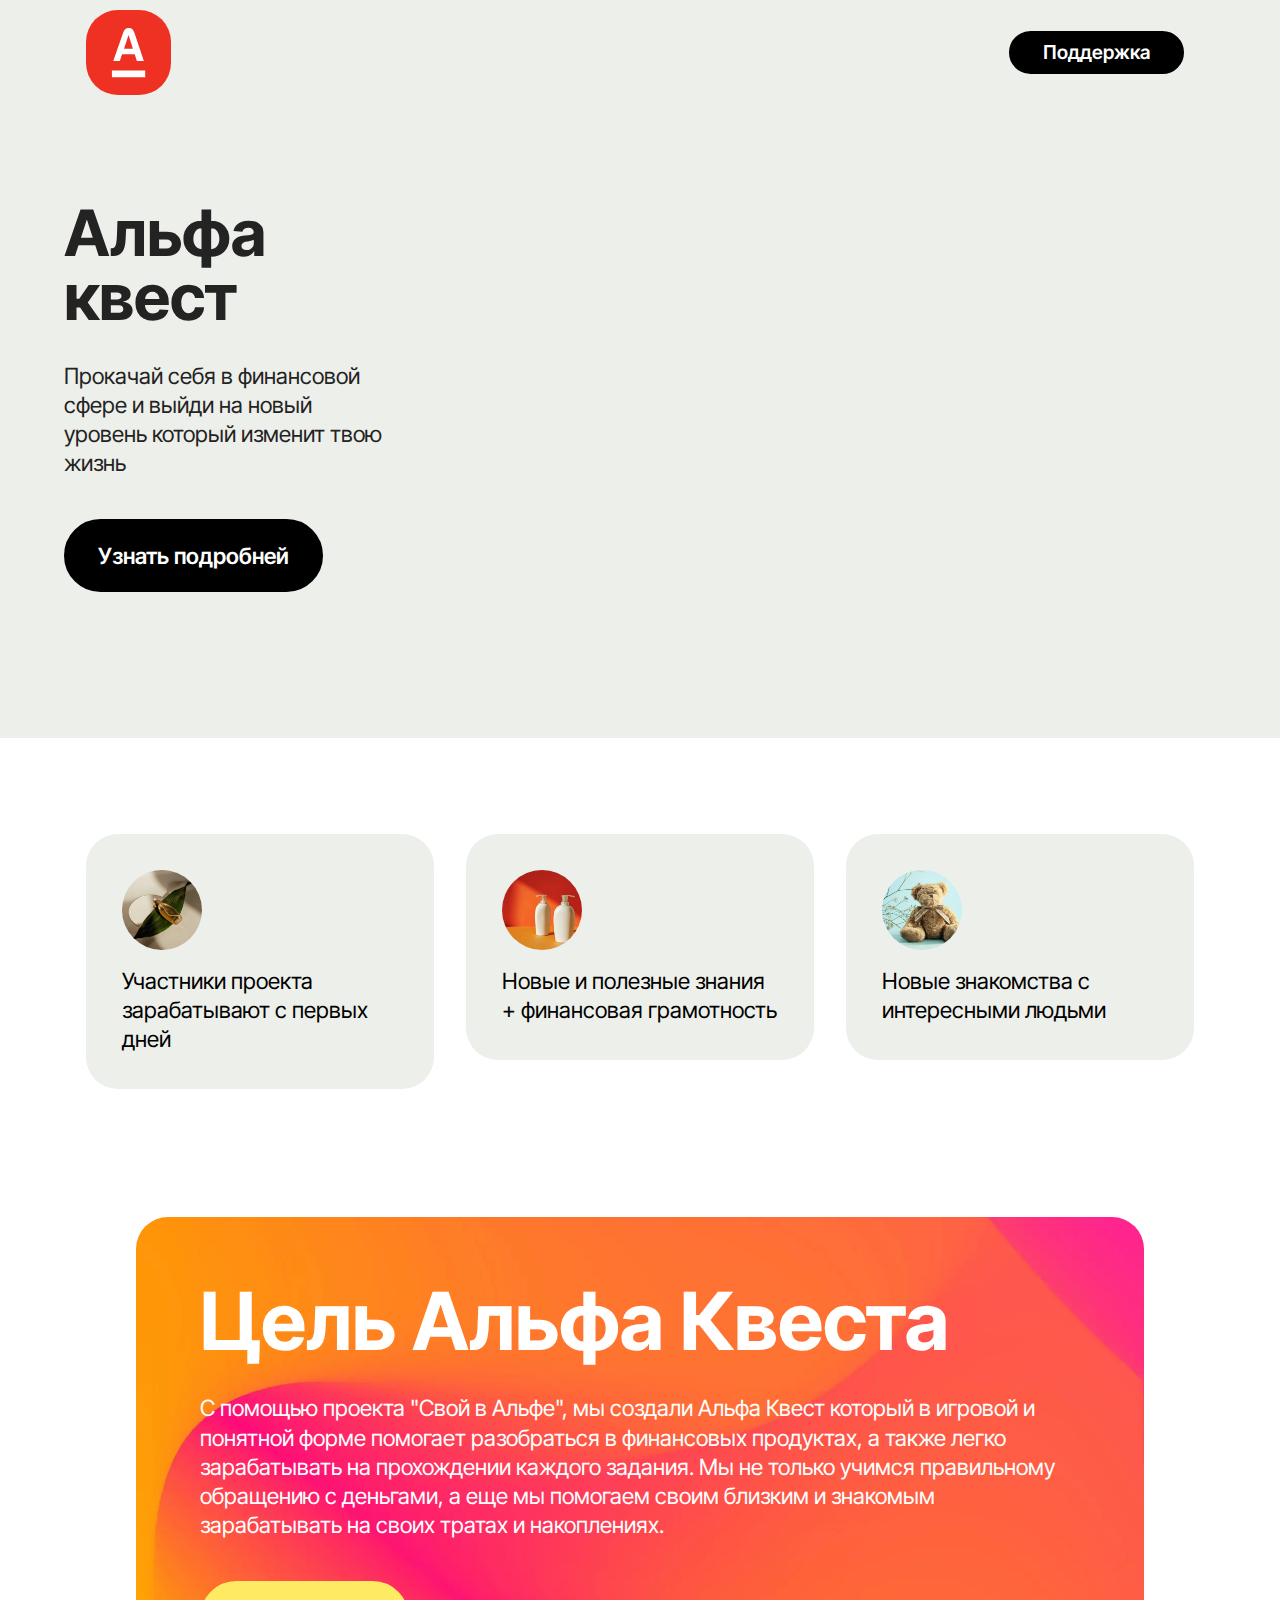
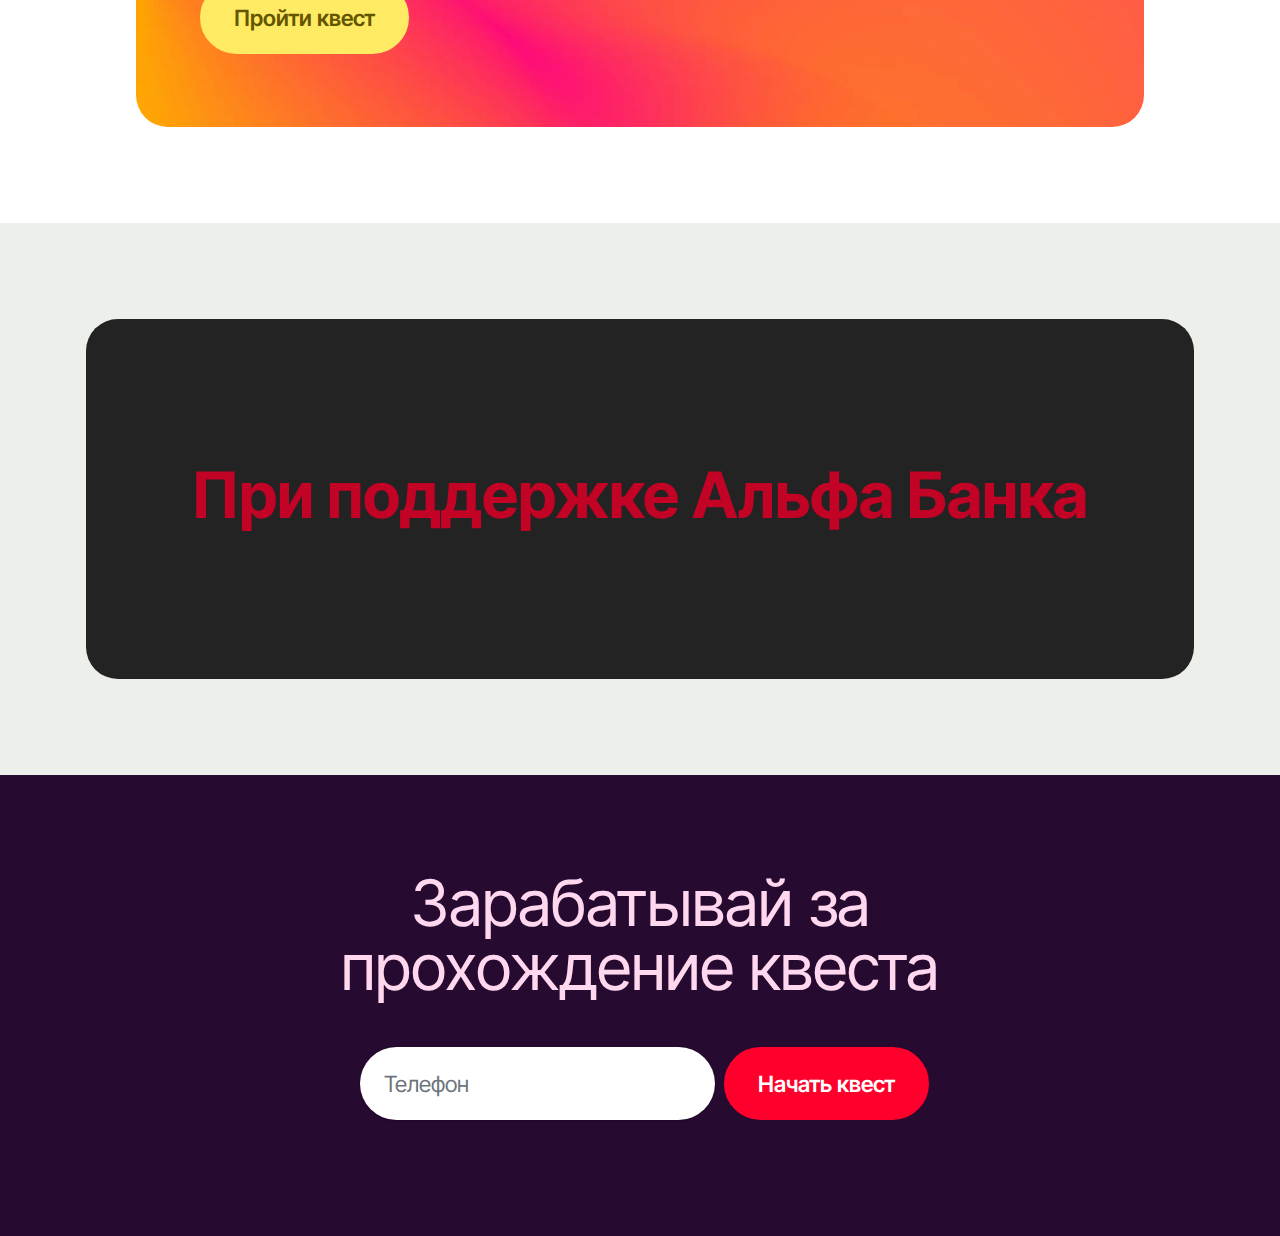
==== commit afffe213: "create github pages" ====
--- a/index.html
+++ b/index.html
@@ -11,7 +11,6 @@
   
   
   <title>Home</title>
-  <link rel="stylesheet" href="assets/web/assets/mobirise-icons2/mobirise2.css">
   <link rel="stylesheet" href="assets/bootstrap/css/bootstrap.min.css">
   <link rel="stylesheet" href="assets/bootstrap/css/bootstrap-grid.min.css">
   <link rel="stylesheet" href="assets/bootstrap/css/bootstrap-reboot.min.css">
@@ -38,18 +37,29 @@
             <div class="navbar-brand">
                 <span class="navbar-logo">
                     <a href="index.html">
-                        <img src="[data-uri]" alt="Альфа Банк" style="height: 5.7rem;" loading="lazy" class="lazyload" data-src="assets/images/footer-alfa-logo-1025x1025-common-19.svg">
+                        <img src="[data-uri]" alt="Альфа Банк" style="height: 5.3rem;" loading="lazy" class="lazyload" data-src="assets/images/footer-alfa-logo-1025x1025-common-19.svg">
                     </a>
                 </span>
                 
             </div>
-            
-            
+            <button class="navbar-toggler" type="button" data-toggle="collapse" data-bs-toggle="collapse" data-target="#navbarSupportedContent" data-bs-target="#navbarSupportedContent" aria-controls="navbarNavAltMarkup" aria-expanded="false" aria-label="Toggle navigation">
+                <div class="hamburger">
+                    <span></span>
+                    <span></span>
+                    <span></span>
+                    <span></span>
+                </div>
+            </button>
+            <div class="collapse navbar-collapse" id="navbarSupportedContent">
+                
+                
+                <div class="navbar-buttons mbr-section-btn"><a class="btn btn-sm btn-primary display-4" href="#">Поддержка</a></div>
+            </div>
         </div>
     </nav>
 </section>
 
-<section data-bs-version="5.1" class="header4 cid-ucAAgAxZeR" id="header04-a">
+<section data-bs-version="5.1" class="header4 cid-ucWzZeuURN" id="header04-1l">
 	
 
 	
@@ -59,119 +69,36 @@
 		<div class="row justify-content-center">
 			<div class="col-12 col-md">
 				<div class="text-wrapper">
-					<h2 class="mbr-section-title mb-4 mbr-fonts-style display-2"><strong>Альфа Квест</strong></h2>
+					<h2 class="mbr-section-title mb-4 mbr-fonts-style display-2">
+						<strong>Альфа квест</strong></h2>
 					<p class="mbr-text mb-4 mbr-fonts-style display-7">
-						Intro with color, paddings and a video on the right. Mobirise helps you cut down development
-						time by providing you with a flexible website editor with a drag and drop interface.
+						Прокачай себя в финансовой сфере и выйди на новый уровень который изменит твою жизнь
 					</p>
-					<div class="mbr-section-btn mb-4">
-						<a class="btn btn-primary display-7" href="#">Learn more</a>
-					</div>
-				</div>
-			</div>
-			<div class="mbr-figure col-12 col-md-8"><iframe class="mbr-embedded-video" src="https://www.youtube.com/embed/-BSQlJxCDcI?rel=0&amp;amp;mute=1&amp;showinfo=0&amp;autoplay=1&amp;loop=1&amp;playlist=-BSQlJxCDcI" width="1280" height="720" frameborder="0" allowfullscreen=""></iframe></div>
-		</div>
-	</div>
-</section>
-
-<section data-bs-version="5.1" class="header14 cid-ucAJa1AsUf" id="header14-h">
+					<div class="mbr-section-btn mb-4"><a class="btn btn-primary display-7" href="#">Узнать подробней</a></div>
+				</div>
+			</div>
+			<div class="mbr-figure col-12 col-md-8"><iframe class="mbr-embedded-video" src="https://www.youtube.com/embed/K5aB1YyMhy4?loop=1&amp;autoplay=1" width="1280" height="720" frameborder="0" allowfullscreen=""></iframe></div>
+		</div>
+	</div>
+</section>
+
+<section data-bs-version="5.1" class="features20 cid-ucWBxdphov" id="features020-1n">
 	
 
 	
 	
 	<div class="container">
-		<div class="row justify-content-center">
-			<div class="card col-12 col-md-12 col-lg-8">
-				<div class="card-wrapper">
-					<div class="card-box align-center">
-						<h1 class="card-title mbr-fonts-style mb-4 display-1"><strong>Начать</strong></h1>
-						<p class="mbr-text mbr-fonts-style mb-4 display-7">
-							Click any text to edit or style it. Select text to insert a link. Click blue "Gear" icon in
-							the top right corner to hide/show buttons, text, title and change the block background.
-							Click red "+" in the bottom right corner to add a new block. Use the top left menu to create
-							new pages, sites and add themes.
-						</p>
-						<div class="mbr-section-btn mt-4"><a class="btn btn-warning display-7" href="#">Начать</a></div>
-					</div>
-				</div>
-			</div>
-		</div>
-	</div>
-</section>
-
-<section data-bs-version="5.1" class="clients3 cid-ucAEVZOpAJ" id="clients03-f">
-  
-
-  
-  
-  <div class="container">
-    <div class="mb-5">
-      <h5 class="mbr-section-title mbr-fonts-style mb-0 display-2"><strong>Карта</strong></h5>
-      <div class="col-12">
-        <h6 class="mbr-section-subtitle mbr-fonts-style mb-0 mt-4 display-5">
-          Бесплатная дебетовая карта</h6>
-      </div>
-    </div>
-    <div class="row">
-      <div class="item features-without-image col-12 col-lg-6">
-        <div class="item-wrapper">
-          <div class="img-wrapper">
-            <img src="[data-uri]" alt="Карта с любимым кэшбеком" loading="lazy" class="lazyload" data-src="assets/images/mqdqpfxjtvaj8zrqaziwtml7iu2y9dowy5a6cz4a-400x255.webp">
-          </div>
-          <div class="card-box align-center">
-            <h6 class="card-subtitle mbr-fonts-style mt-3 mb-0 display-5">Для новых клиентов Альфа Банка</h6>
-            <h5 class="card-title mbr-fonts-style mb-3 display-5"><strong>"Любимый кэшбек"</strong></h5>
-            
-            <div class="mbr-section-btn mt-3">
-              <a class="btn btn-primary display-7" href="#">Learn More</a>
-            </div>
-          </div>
-        </div>
-      </div>
-      <div class="item features-without-image col-12 col-lg-6">
-        <div class="item-wrapper">
-          <div class="img-wrapper">
-            <img src="[data-uri]" alt="Карта для своих" loading="lazy" class="lazyload" data-src="assets/images/pxjzw7xjx1ei8lbj8xjb7gepfcpii1z9pxpoqcyi-400x255.webp">
-          </div>
-          <div class="card-box align-center">
-            <h6 class="card-subtitle mbr-fonts-style mt-3 mb-0 display-5">
-              Для действующих клиентов Альфа Банка</h6>
-            <h5 class="card-title mbr-fonts-style mb-3 display-5">
-              <strong>"Карта для своих"</strong></h5>
-            
-            <div class="mbr-section-btn mt-3">
-              <a class="btn btn-primary display-7" href="#">Learn More</a>
-            </div>
-          </div>
-        </div>
-      </div>
-      
-    </div>
-  </div>
-</section>
-
-<section data-bs-version="5.1" class="features20 cid-ucABeKXnCH" id="features020-b">
-	
-
-	
-	
-	<div class="container">
-		<div class="row mb-5">
-			<div class="col-12 mb-0">
-				<h3 class="mbr-section-title mbr-fonts-style align-center display-2"><strong>Всего три шага</strong></h3>
-				
-			</div>
-		</div>
+		
 		<div class="row">
 			<div class="item features-without-image col-12 col-md-6 col-lg-4">
 				<div class="item-wrapper">
 					<div class="card-box align-left">
 						<div class="img-wrapper mb-3">
-							<img src="[data-uri]" alt="" loading="lazy" class="lazyload" data-src="assets/images/111.webp">
+							<img src="[data-uri]" loading="lazy" class="lazyload" data-src="assets/images/shop1.webp">
 						</div>
 						
 						<p class="card-text mbr-fonts-style display-7">
-							Заказываете бесплатную дебетовую карту Альфа Банка&nbsp;</p>
+							Участники проекта зарабатывают с первых дней</p>
 					</div>
 				</div>
 			</div>
@@ -179,12 +106,11 @@
 				<div class="item-wrapper">
 					<div class="card-box align-left">
 						<div class="img-wrapper mb-3">
-							<img src="[data-uri]" alt="" loading="lazy" class="lazyload" data-src="assets/images/2.webp">
+							<img src="[data-uri]" loading="lazy" class="lazyload" data-src="assets/images/shop2.webp">
 						</div>
 						
 						<p class="card-text mbr-fonts-style display-7">
-							Lorem ipsum dolor sit amet nulla vel, consectetur massa adipiscing.
-						</p>
+							Новые и полезные знания + финансовая грамотность</p>
 					</div>
 				</div>
 			</div>
@@ -192,20 +118,39 @@
 				<div class="item-wrapper">
 					<div class="card-box align-left">
 						<div class="img-wrapper mb-3">
-							<img src="[data-uri]" alt="" loading="lazy" class="lazyload" data-src="assets/images/3.webp">
+							<img src="[data-uri]" loading="lazy" class="lazyload" data-src="assets/images/shop3.webp">
 						</div>
 						
 						<p class="card-text mbr-fonts-style display-7">
-							Lorem ipsum dolor sit amet nulla vel, consectetur massa adipiscing.
-						</p>
-					</div>
-				</div>
-			</div>
-		</div>
-	</div>
-</section>
-
-<section data-bs-version="5.1" class="article6 cid-ucAEQNaz6s" id="article06-e">
+							Новые знакомства с интересными людьми</p>
+					</div>
+				</div>
+			</div>
+		</div>
+	</div>
+</section>
+
+<section data-bs-version="5.1" class="header15 cid-ucWzaEHwpQ" id="header15-1i">
+	
+
+	
+	
+	<div class="container-fluid">
+		<div class="row justify-content-center">
+			<div class="card col-12 col-lg-10">
+				<div class="card-wrapper wrap">
+					<div class="card-box align-center">
+						<h1 class="card-title mbr-fonts-style mb-4 display-1"><strong>Цель Альфа Квеста</strong></h1>
+						<p class="mbr-text mbr-fonts-style mb-4 display-7">С помощью проекта "Свой в Альфе", мы создали Альфа Квест который в игровой и понятной форме помогает разобраться в финансовых продуктах, а также легко зарабатывать на прохождении каждого задания. Мы не только учимся правильному обращению с деньгами, а еще мы помогаем своим близким и знакомым зарабатывать на своих тратах и накоплениях.<br></p>
+						<div class="mbr-section-btn mt-4"><a class="btn btn-danger display-7" href="#">Пройти квест</a></div>
+					</div>
+				</div>
+			</div>
+		</div>
+	</div>
+</section>
+
+<section data-bs-version="5.1" class="article6 cid-ucWFeuiDK0" id="article06-1o">
 	
 
 	
@@ -215,898 +160,44 @@
 			<div class="card col-md-12 col-lg-12">
 				<div class="card-wrapper">
 					<div class="card-box align-left">
-						<h4 class="card-title mbr-fonts-style display-2"><strong>У вас все получится!</strong></h4>
-						
-						
-					</div>
-				</div>
-			</div>
-		</div>
-	</div>
-</section>
-
-<section data-bs-version="5.1" class="header7 cid-ucAHLMT5fh" id="header07-g">
-  
-
-  
-  
-  <div class="topbg"></div>
-  <div class="align-center container-fluid">
-    <div class="row justify-content-center">
-      <div class="col-md-12 col-lg-9">
-        <h1 class="mbr-section-title mbr-fonts-style mb-4 display-1">
-          <strong>Шаг №2</strong></h1>
-        <p class="mbr-text mbr-fonts-style mb-4 display-7">Рекомендовать карту</p>
-        <div class="mbr-section-btn mt-4">
-          <a class="btn btn-primary display-7" href="#">Get Started</a>
-          <a class="btn btn-primary-outline display-7" href="#">Read More</a>
-        </div>
-      </div>
-    </div>
-
-    <div class="row mt-5 justify-content-center">
-      <div class="mbr-figure col-12 col-md-8"><iframe class="mbr-embedded-video" src="https://www.youtube.com/embed/-BSQlJxCDcI?rel=0&amp;amp;mute=1&amp;showinfo=0&amp;autoplay=1&amp;loop=1&amp;playlist=-BSQlJxCDcI" width="1280" height="720" frameborder="0" allowfullscreen=""></iframe></div>
+						<h4 class="card-title mbr-fonts-style display-2">
+							<strong>При поддержке Альфа Банка</strong></h4>
+						
+						
+					</div>
+				</div>
+			</div>
+		</div>
+	</div>
+</section>
+
+<section data-bs-version="5.1" class="header2 cid-ucWzpOB5eB" id="header02-1k">
+  
+
+  
+
+  <div class="container">
+    <div class="row content-wrapper justify-content-center">
+      <div class="col-lg-8 mbr-form" data-form-type="formoid">
+<!--Formbuilder Form-->
+<form action="https://mobirise.eu/" method="POST" class="mbr-form form-with-styler" data-form-title="Form Name"><input type="hidden" name="email" data-form-email="true" value="Kz7w0H8YG/3/NsRBn0H+NYbT9yRi5REq9j74fZFopeESoXTYaK/o8iAspNbnPCSppaVCnPjgmkB4M6H8+jsvZFCUL7rnTVW8HHZDhKHN7v2lKzupm+Etv39vLysLA3Xs.Ti7fUXeYssyB21xJWbKMqaUmpxLG5zEj49czaKnU9K5oFod3QBEysm1mqcEcfKcWg15FKhFN/0CsSOR6GtD8VlAwZ8zIAeIUzFO3w8gkgYay6TeGRPa5dk7FFBkIfOGa">
+<div class="row">
+<div hidden="hidden" data-form-alert="" class="alert alert-success col-12">Thanks for filling out the form!</div>
+<div hidden="hidden" data-form-alert-danger="" class="alert alert-danger col-12"> Oops...! some problem! </div>
+</div>
+<div class="dragArea row">
+<div class="col-lg-12">
+<h1 class="mbr-section-title mbr-fonts-style mb-5 display-2">Зарабатывай за прохождение квеста</h1>
+</div>
+<div class="col-lg-6 col-md-12 col-sm-12 form-group" data-for="Телефон">
+<input type="text" name="Телефон" placeholder="Телефон" data-form-field="Телефон" class="form-control display-7" value="" id="Телефон-header02-1k">
+</div>
+<div class="col-auto mbr-section-btn"><button type="submit" class="w-100 w-100 w-100 w-100 w-100 w-100 w-100 btn btn-secondary display-7">Начать квест</button></div>
+</div>
+</form><!--Formbuilder Form-->
+</div>
     </div>
   </div>
-</section>
-
-<section data-bs-version="5.1" class="article05 cid-ucAENKVxmd" id="article05-d">
-  
-
-  
-  
-
-  <div class="container">
-    <div class="row justify-content-center align-items-center">
-      <div class="col-12">
-        <div class="card-wrapper">
-          <div class="row">
-            <div class="col-12 col-md-12 col-lg-5 image-wrapper">
-              <img class="w-100 lazyload" src="[data-uri]" alt="" loading="lazy" data-src="assets/images/shop4.webp">
-            </div>
-            <div class="col-12 col-lg col-md-12">
-              <div class="text-wrapper align-left">
-                <h1 class="mbr-section-title mbr-fonts-style mb-4 display-2">
-                  <strong>Begin your creative journey today</strong>
-                </h1>
-                <p class="mbr-text mbr-fonts-style mb-4 display-7">
-                  Lorem ipsum dolor sit amet, consectetur adipiscing elit. Donec
-                  egestas massa vel nulla gravida pulvinar. Pellentesque
-                  habitant morbi.<br>
-                </p>
-                <div class="mbr-section-btn mt-3">
-                  <a class="btn btn-lg btn-black display-7" href="#">Get Started</a>
-                </div>
-              </div>
-            </div>
-          </div>
-        </div>
-      </div>
-    </div>
-  </div>
-</section>
-
-<div id="custom-html-9">
-    
-        <link rel="stylesheet" href="https://develop379.clientbase.ru/themes/clientbase/libs/bootstrap/css/bootstrap.min.css">
-        <style>
-            /* временные костыли, убрать! */
-            .well input.form-control{
-            padding-left: 10px;
-            }
-            .well input.ac_input {
-                width: 443px;
-            }
-
-            .well input.hasDatepicker {
-                width: 435px;
-            }
-
-            .well select.form-control{
-            padding-left: 5px;
-            width: 476px !important;
-            -moz-appearance: none;
-            -webkit-appearance: none;
-            appearance: none !important;
-            }
-            .well textarea.form-control{
-            resize: vertical;
-            font-family: Arial;
-            padding-top: 10px;
-            padding-left: 10px;
-            height: 100px;
-            }
-            .well {
-                min-width: 530px;
-            }
-
-            .well .input-group {
-                position: relative;
-            }
-
-            .select-group {
-                position: relative;
-            }
-
-            .well .input-group select.form-control {
-                position: relative;
-                background: none;
-                border-radius: 4px;
-            }
-
-            .well .input-group select.form-control::-ms-expand {
-                display: none;
-            }
-
-            .custom-select {
-                position: absolute;
-                width: 100%;
-                height: 100%;
-                background-color: white;
-                border-radius: 5px;
-            }
-
-            .pseudo-btn {
-                position: absolute;
-                border-left: 1px solid #ccc;
-                width: 1px;
-                height: 98%;
-                right: 34px;
-                top: 1px;
-            }
-
-            .select-caret {
-                display: inline-block;
-                width: 0;
-                height: 0;
-                position: absolute;
-                top: 46%;
-                right: -20px;
-                vertical-align: middle;
-                border-top: 4px dashed;
-                border-top: 4px solid\9;
-                border-right: 4px solid transparent;
-                border-left: 4px solid transparent;
-            }
-
-            textarea.form-control {
-                resize: vertical;
-            }
-
-            .ui-datepicker-trigger {
-                opacity: 0 !important;
-                position: absolute !important;
-                top: -10000px !important;
-            }
-
-            .ui-timepicker-div .ui_tpicker_second_label {
-                float: left;
-                display: inline-block;
-                margin-top: 2px;
-                margin-left: 4px;
-                height: 14px;
-            }
-
-            .ui-timepicker-div .ui_tpicker_time_label {
-                float: left;
-                margin-left: 4px;
-                // height: 14px;
-                margin-bottom: 5px;
-            }
-
-            .ui-timepicker-div .ui_tpicker_hour_label {
-                float: left;
-                display: inline-block;
-                margin-left: 4px;
-                // height: 14px;
-                margin-bottom: 5px;
-            }
-
-            .ui-timepicker-div .ui_tpicker_minute_label {
-                float: left;
-                display: inline-block;
-                margin-left: 4px;
-                // height: 14px;
-                margin-bottom: 5px;
-            }
-
-                .ui-timepicker-div .ui_tpicker_hour {
-                    height: 14px;
-                    margin-bottom: 5px;
-                }
-
-                .ui-timepicker-div .ui_tpicker_minute {
-                    height: 14px;
-                    margin-bottom: 5px;
-                }
-
-            .ui-timepicker-div .ui_tpicker_time {
-                /*float:left;*/
-                margin-left: 5.5em;
-                // height: 14px;
-                margin-bottom: 5px;
-            }
-
-            .ui-timepicker-div .ui-slider.ui-slider-horizontal {
-                width: 10.5em;
-                height: 12px;
-                margin-left: 2.3em;
-            }
-
-            .ui-timepicker-div dd {
-                margin-left: 40px;
-            }
-
-            .ui_tpicker_minute,
-            .ui_tpicker_hour {
-                padding-top: 4px;
-            }
-
-            .ui_tpicker_hour_label {
-                padding-top: 2px;
-            }
-
-            .form-control {
-                width: 100% !important;
-            }
-
-            @media (min-width: 992px) {
-                .col-md-10 {
-                    width: 97.333333% !important;
-                }
-            }
-
-            @media (max-width: 1000px) {
-                /* Правка таймера у календаря */
-                .ui-timepicker-div dd {
-                    margin-left: 230px;
-                }
-                .ui-timepicker-div .ui_tpicker_time {
-                    margin-bottom: 22px;
-                }
-                .ui-timepicker-div .ui_tpicker_hour {
-                    height: 80px;
-                    margin-bottom: 26px;
-                }
-                .ui-timepicker-div .ui_tpicker_minute {
-                    height: 80px;
-                }
-                .ui_tpicker_minute, .ui_tpicker_hour {
-                    padding-top: 31px;
-                }
-                .ui-timepicker-div .ui-slider.ui-slider-horizontal {
-                    height: 34px;
-                }
-
-                .pseudo-btn {
-                    right: 75px;
-                }
-
-                .select-caret {
-                    position: absolute;
-                    top: 45%;
-                    right: -62px;
-                    border-top: 30px dashed black !important;
-                    border-right: 25px solid transparent !important;
-                    border-left: 25px solid transparent !important;
-                }
-            }
-
-            @media print {
-                .pseudo-btn {
-                    right: 34px;
-                }
-
-                .select-caret {
-                    right: -20px;
-                    border-top: 4px dashed black !important;
-                    border-right: 4px solid transparent !important;
-                    border-left: 4px solid transparent !important;
-                }
-            }
-        </style>
-
-        <script src="https://develop379.clientbase.ru/themes/clientbase/libs/jquery/jquery-3.2.1.min.js"></script>
-        <script src="https://develop379.clientbase.ru/themes/clientbase/libs/bootstrap/js/bootstrap.min.js"></script>
-        <script src="https://develop379.clientbase.ru/mobile/ui/lib/bootstrap.min.js"></script>
-
-        <link rel="stylesheet" href="https://develop379.clientbase.ru/themes/clientbase/css/form-basic.css">
-        <style>
-            :root {
-                --decor_color: white;
-            }
-
-            body {
-                background-color: rgb(230, 230, 230);
-            }
-
-            .btn-primary {
-                background-color: rgba(var(--decor_color));
-                border-color: rgba(var(--decor_color));
-            }
-
-            /* Переопределение библиотек стилей */
-            .btn-primary:hover {
-                background-color: rgba(var(--decor_color), 0.95);
-                border-color: rgba(var(--decor_color), 1);
-            }
-            .btn-primary:active {
-                background-color: rgba(var(--decor_color), 0.95);
-                border-color: rgba(var(--decor_color), 1);
-            }
-            .btn-primary:focus {
-                background-color: rgba(var(--decor_color), 0.95);
-                border-color: rgba(var(--decor_color), 1);
-            }
-            .btn-primary:active:focus {
-                background-color: rgba(var(--decor_color), 0.95);
-                border-color: rgba(var(--decor_color), 1);
-            }
-            .btn-primary:active:hover {
-                background-color: rgba(var(--decor_color), 0.95);
-                border-color: rgba(var(--decor_color), 1);
-            }
-            .btn-primary[disabled]:hover {
-                background-color: rgba(var(--decor_color), 0.7);
-                border-color: rgba(var(--decor_color), 0.7);
-            }
-            .form-control:focus {
-                border-color: rgba(var(--decor_color), 0.55);
-                -webkit-box-shadow: inset 0 1px 1px rgba(0,0,0,.075), 0 0 8px rgba(var(--decor_color), 0.4);
-                box-shadow: inset 0 1px 1px rgba(0,0,0,.075), 0 0 8px rgba(var(--decor_color), 0.4);
-            }
-            .k_file_url {
-                color: rgba(var(--decor_color), 0.85);
-            }
-            .k_file_url:hover {
-                color: rgba(var(--decor_color), 1);
-            }
-
-            @media (max-width: 1000px) {
-                .pseudo-btn {
-                    position: initial;
-                    height: 100%;
-                    margin-left: 85%;
-                    width: unset;
-                    right: unset;
-                    display: flex;
-                    justify-content: center;
-                    align-items: center;
-                }
-
-                .pseudo-btn .select-caret {
-                    position: initial;
-                    border-top: 16px dashed black !important;
-                    border-right: 10px solid transparent !important;
-                    border-left: 10px solid transparent !important;
-                }
-
-                input[type=checkbox], input[type=radio] {
-                    width: 26px;
-                    height: 26px;
-                }
-            }
-
-            /* При опции прозрачности */
-            
-
-        </style>
-    
-
-    <style>
-    .form-basic__title{
-font-family: Tahoma,Geneva,sans-serif;
-}
-
-.k_savebutton{
-font-family: Tahoma,Geneva,sans-serif;
-}
-
-.k_file_url{
-font-family: Tahoma,Geneva,sans-serif;
-}
-
-.k_field_name{
- font-size: 16px;
- font-family: Tahoma,Geneva,sans-serif;
-}
-
-.k_qst_group{
- font-size: 16px;
- font-family: Tahoma,Geneva,sans-serif;
-}
-
-.k_file_url{
- color: blue;
- cursor: pointer;
- text-decoration: underline;
-}
-
-.k_file_url:hover{
- color: red;
- cursor: pointer;
- text-decoration: underline;
-}
-
-.k_file_form{
- position: absolute;
- width: 90px;
- height: 19px;
- overflow: hidden;
- cursor: pointer;
-}
-
-.k_file_form2{
- opacity: 0;
-}
-
-.k_file_form2 input {
- opacity: 0;
- filter:alpha(opacity=0);
- font-size: 60px;
- cursor: pointer;
- width: 200px;
-}
-
-@-moz-document url-prefix(){
- .k_file_form2 input {
- direction: rtl;
- width: auto;
-}
-}
-
-@media all and (-webkit-min-device-pixel-ratio:0) {
-.k_file_form2 input {
- direction: rtl;
- width: auto;
-}
-}
-
-.k_upload_progress_img{
- background: url("http://develop379.clientbase.ru/images/upload_progress.gif") no-repeat top left;
- width:14px;
- height:14px;
- display: inline-block;
- outline: none;
-}
-
-                        
-                        
-    </style>
-
-    
-
-    <script>
-        var k_form_rand_38=Math.random()+'_'+(new Date()).getTime(); // Уникальный id формы, используется в файлах и для получения ответа анкеты
-        var k_upload_in_progress=0;
-        var k_answer_hide_form38=1;
-        var k_was_submited38=0;
-        var k_38_curr_hash = '';
-        var k_link_behavior = 1;
-
-        
-
-        
-
-        
-
-        
-        // Загрузка файла
-        var k_upload_files_list;
-
-        function k_add_file(obj) {
-            var page_charset=window.document.charset;
-            if (!page_charset) page_charset=window.document.characterSet;
-            var i_c=obj.getAttribute('i_c');
-            var field_id=obj.getAttribute('field_id');
-            var value=obj.value;
-            var progress_span="<span class='k_upload_progress k_upload_progress_img'></span>";
-            k_upload_files_list=[];
-
-            if (obj.files) { // Новый режим многофайловость
-                var i;
-                for (i=0;i<obj.files.length;i++) {
-                    value=obj.files[i].fileName;
-                    if (typeof(value)=='undefined') value=obj.files[i].name;
-                    var new_line=$("<div class='k_upload_res' data-value='"+field_id+'_'+value+"'>"+value+progress_span+"</div>");
-                    var m_p =document.getElementById('add_file_url'+i_c);
-                    $(new_line).insertBefore(m_p);
-                    var f_info=new Object();
-                    f_info.name=value;
-                    f_info.obj=new_line;
-                    f_info.field_id=field_id;
-                    k_upload_files_list.push(f_info);
-                }
-            } else {  // Старый режим
-                // Если указан полный путь оставляем только имя файла
-                var last_slash=-1;
-                var last_slash_p1=0;
-                var last_slash_p2=-1;
-                while (1)
-                {
-                    last_slash_p2=value.indexOf('\\',last_slash_p1);
-                    if (last_slash_p2==-1) break;
-                    last_slash_p1=last_slash_p2+1;
-                    last_slash=last_slash_p2;
-                }
-                if (last_slash!=-1)
-                {
-                    value=value.substr(last_slash+1,1024*1024);
-                };
-                var new_line=$("<div class='k_upload_res' data-value='"+field_id+"_"+value+">"+value+progress_span+"</div>");
-                var m_p =document.getElementById('add_file_url'+i_c);
-                $(new_line).insertBefore(m_p);
-                var f_info=new Object();
-                f_info.name=value;
-                f_info.obj=new_line;
-                f_info.field_id=field_id;
-                k_upload_files_list.push(value);
-            }
-
-            k_upload_in_progress=1;
-            document.getElementById('k_sbmt_file'+i_c).action="//develop379.clientbase.ru/questionare.php?sel=save_file&qst_id=38&field_id="+field_id+"&page_charset="+page_charset+"&k_rand="+k_form_rand_38;
-            document.getElementById('k_sbmt_file'+i_c).submit();
-        }
-
-        function k_del_file(obj) {
-            var field_id = obj.getAttribute('field_id');
-            var f_name = obj.getAttribute('f_name');
-            var page_charset=window.document.charset;
-            if (!page_charset) page_charset=window.document.characterSet;
-            document.getElementById('k_sbmt_file_38_'+field_id).action='https://localhost/cb_distr/questionare.php?sel=del_file&qst_id=38&field_id='+field_id+'&f_name='+encodeURIComponent(f_name)+'&page_charset='+page_charset+'&k_rand='+k_form_rand_38;
-            document.getElementById("k_sbmt_file_38_"+field_id).submit();
-            $('[data-value = "'+field_id+"_"+f_name+'"]').remove();
-            var was_upload = +document.getElementById('k_sbmt_file_38_'+field_id).getAttribute('was_upload');
-            document.getElementById('k_sbmt_file_38_'+field_id).setAttribute('was_upload', was_upload - 1);
-        }
-    
-
-        function k_save_qst38()
-        {
-            k_answer_hide_form38=1;
-            var page_charset=window.document.charset;
-            if (!page_charset) page_charset=window.document.characterSet;
-
-            if (typeof(custom_save_qst38) == 'function') {
-                if (!custom_save_qst38()) return ;
-            }
-
-            if (k_was_submited38) return;
-            k_was_submited38=1;
-            document.getElementById('k_savebutton38').disabled=true;
-            document.getElementById('k_savebutton38').style.cursor='default';
-
-            var qst_form=document.createElement('form');
-            qst_form.setAttribute('enctype', 'multipart/form-data');
-            qst_form.setAttribute('action',  '//develop379.clientbase.ru/questionare.php?page_charset='+page_charset+'&ts'+new Date().getTime());
-            qst_form.setAttribute('target',  'k_frame_upload_38');
-            qst_form.setAttribute('method',  'post');
-            document.body.appendChild(qst_form);
-            var qst_input;
-            var utm_href = window.location.search;
-            qst_input=document.createElement('input');qst_input.setAttribute('type','hidden');qst_input.setAttribute('name','utm_href');qst_form.appendChild(qst_input);
-            qst_input.value=utm_href;
-
-            qst_input=document.createElement('input');qst_input.setAttribute('type','hidden');qst_input.setAttribute('name','k_input_field_38_11728');qst_form.appendChild(qst_input);
-qst_input.value=document.getElementById('k_input_field_38_11728').value;
-qst_input=document.createElement('input');qst_input.setAttribute('type','hidden');qst_input.setAttribute('name','k_input_field_38_11738');qst_form.appendChild(qst_input);
-qst_input.value=document.getElementById('k_input_field_38_11738').value;
-if (Number(document.getElementById('k_sbmt_file_38_11748').getAttribute('was_upload')) == '0') {alert('Заполните, пожалуйста, поле: "Фото"'); document.getElementById('k_savebutton38').disabled=''; k_was_submited38=0; return;}
-;
-
-            if(k_38_curr_hash != '') {
-                qst_input=document.createElement('input');qst_input.setAttribute('type','hidden');qst_input.setAttribute('name','hash');qst_form.appendChild(qst_input);
-                qst_input.value=k_38_curr_hash;
-            } else {
-                if(document.location.href.split('hash=')[1]) {
-                    if(document.location.href.split('hash=')[1].split('.').length>1) {
-                        qst_input=document.createElement('input');qst_input.setAttribute('type','hidden');qst_input.setAttribute('name','hash');qst_form.appendChild(qst_input);
-                        qst_input.value=document.location.href.split('hash=')[1].split('.')[0];
-                    }
-                }
-            }
-
-            qst_input=document.createElement('input');qst_input.setAttribute('type','hidden');qst_input.setAttribute('name','k_rand_38');qst_form.appendChild(qst_input);
-            qst_input.value=k_form_rand_38;
-            qst_input=document.createElement('input');qst_input.setAttribute('type','hidden');qst_input.setAttribute('name','sel');qst_form.appendChild(qst_input);
-            qst_input.value='save';
-            qst_form.submit();
-            document.body.removeChild(qst_form);
-        }
-
-        function k_save_resp38(event)
-        {
-            if (document.getElementById('k_frame_upload_38').src=='') return ; // Выходим если загрузки не было
-
-            var page_charset=window.document.charset;
-            if (!page_charset) page_charset=window.document.characterSet;
-            if (k_upload_in_progress)
-                { // Загрузка файлов
-                var obj=event.target; if (!obj) obj=event.srcElement;
-                // Убираем значек загрузки
-                $('.k_upload_progress').removeClass('k_upload_progress_img');
-                // Необходима проверка - загружен ли файл
-                for (var i = 0; i < k_upload_files_list.length; i++)
-                    {
-                        var f_name=k_upload_files_list[i].name;
-                        var f_obj =k_upload_files_list[i].obj;
-                        var rnd_sess=Math.floor(Math.random()*10000);
-                        var ss = document.createElement('script');
-                        ss.src="//develop379.clientbase.ru/questionare.php?sel=test_upload&qst_id=38&k_rand="+k_form_rand_38+"&k_resp="+rnd_sess+"&f_name="+f_name+"&page_charset="+page_charset;
-                        ss.setAttribute('i_pos',i);
-                        ss.setAttribute('rnd_sess',rnd_sess);
-                        var done = false;
-                        ss.onload=ss.onreadystatechange=function(){
-                            if ( !done && (!this.readyState || this.readyState === 'loaded' || this.readyState === 'complete') )
-                                {
-                                    done = true;
-                                    var i=this.getAttribute('i_pos');
-                                    var rnd_sess=this.getAttribute('rnd_sess');
-                                    var f_name=k_upload_files_list[i].name;
-                                    var f_obj =k_upload_files_list[i].obj
-                                    var field_id =k_upload_files_list[i].field_id;
-                                    eval("var data=k_resp"+rnd_sess+";");
-                                    if (data.indexOf(' uploaded.')!=-1)
-                                    {
-                                        var size = parseInt(data)+'';
-                                        size=size.replace(/(\d)(?=(\d\d\d)+([^\d]|$))/g, '$1 ');
-                                        // Отображем размер
-                                        f_obj.find('.k_upload_progress').html(" - "+size+" B" +
-                                                " <a href='' onclick='k_del_file(this); return false;' field_id='"+field_id+"' f_name='"+f_name+"'>"+
-                                                "<img alt='удалить' title='Удалить файл' src='images/b_drop.png' border='0'></a>");
-                                        var was_upload = +document.getElementById('k_sbmt_file_38_'+field_id).getAttribute('was_upload');
-                                        document.getElementById('k_sbmt_file_38_'+field_id).setAttribute('was_upload', was_upload + 1);
-                                    }
-                                    else
-                                    {
-                                        f_obj.find('.k_upload_progress').html(" - Провалено");
-                                    }
-
-                                    ss.onload = ss.onreadystatechange = null;
-                                    document.body.removeChild(ss);
-                                }
-                            }
-                        document.body.appendChild(ss);
-                        }
-                k_upload_in_progress=0;
-                return ;
-                }
-            if (document.getElementById('k_frame_upload_38').getAttribute('second_load'))
-            {
-            if (!k_was_submited38) return;
-            k_was_submited38=0;
-            //document.getElementById('k_savebutton38').style.display='none';
-            document.getElementById('k_savebutton38').disabled=false;
-            if (typeof(custom_qst_res38) == 'function') {
-                custom_qst_res38();
-                }
-                else
-                {
-                // Получаем результат формы
-                var ss = document.createElement('script');
-                ss.src="//develop379.clientbase.ru/questionare.php?sel=get_answer&qst_id=38&k_rand="+k_form_rand_38;
-                var done = false;
-                ss.onload=ss.onreadystatechange=function(){
-                    if ( !done && (!this.readyState || this.readyState === 'loaded' || this.readyState === 'complete') )
-                        {
-                        done = true;
-
-                        try {
-                            var data = JSON.parse(k_answer38);
-                        } catch (e) {
-                            var data = k_answer38;
-                        }
-
-                        delete k_answer38;
-
-                        if (data.error !== undefined)
-                            {
-                                $('#k_qst_err_res_38').html('');
-                                if (data.error != ' ')
-                                    $('#k_qst_err_res_38').append(data.error);
-                                data = false;
-                                k_answer_hide_form38 = 0;
-                                document.getElementById('k_savebutton38').style.display = '';
-                            }
-                        else if (data !== undefined && data != '' && data != ' ')
-                            {
-                                if (data != ' ')
-                                    $('#k_qst_res_38').append(data);
-                                    document.getElementById('k_savebutton38').style.display='';
-                            }
-                        else
-                            {
-                                //document.getElementById('k_qst_res_38').innerHTML='Информация успешно сохранена. Спасибо!';
-                            }
-                        if (k_answer_hide_form38)
-                            {
-                                //обработка ответ, если в нем есть переменные
-                                var new_qst_text = 'Информация успешно сохранена. Спасибо!';
-                                $.ajax({
-                                    method: 'POST',
-                                    url: '//develop379.clientbase.ru/questionare.php',
-                                    async: false,
-                                    data: { qst_text: new_qst_text,sel: 'get_success_message',qst_id:'38' }
-                                    })
-                                    .done(function( msg ) {
-                                        new_qst_text = msg ;
-                                    });
-
-                                document.getElementById('k_qst_38').style.display='none';
-                                location.href='#qst_res_link38';
-                                if ($('#k_qst_res_38').text()=='') document.getElementById('k_qst_res_38').innerHTML=new_qst_text;
-                            }
-
-                        ss.onload = ss.onreadystatechange = null;
-                        document.body.removeChild(ss);
-                        }
-                    }
-                document.body.appendChild(ss);
-                }
-            document.getElementById('k_frame_upload_38').src=''; // Четвертый уровень защиты от повторной загрузки
-            }
-            else
-            document.getElementById('k_frame_upload_38').setAttribute('second_load',1);
-        }
-
-        $(function(){
-            if(document.getElementById('k_frame_upload_38').onload == null) {
-                $('#k_frame_upload_38').on('load', function(event) { k_save_resp38(event); });
-            }
-
-              if (window.k_qst38_def_value11728) $('#k_input_field_38_11728').val(window.k_qst38_def_value11728);
-  if (window.k_qst38_def_value11738) $('#k_input_field_38_11738').val(window.k_qst38_def_value11738);
-  if (window.k_qst38_def_value11748) $('#k_input_field_38_11748').val(window.k_qst38_def_value11748);
-
-        });
-    </script>
-
-    
-
-    <iframe name="k_frame_upload_38" id="k_frame_upload_38" style="width:1px;height:1px;display:none;" onload="k_save_resp38(event);" loading="lazy" class="lazyload"></iframe>
-
-    <script>
-    document.getElementById('k_frame_upload_38').src='';
-    </script>
-
-        
-
-    <div align="center" style="color:red; padding-bottom:15px;" id="k_qst_err_res_38"></div>
-
-    <div class="form-basic_wrapper">
-        <div class="well form-basic" id="k_qst_38">
-
-        <span class="form-basic__color-stripe"></span>
-
-            <div class="form-basic__header-info">
-
-                <h3 class="form-basic__title">Задание №1</h3>
-                
-
-            </div>
-
-        <div class="form-group row">
-<label class="control-label k_field_name">Имя</label>
-<div class="form-field">
-    <input type="text" class="form-control" id="k_input_field_38_11728" placeholder="" value="">
-</div>
-</div>
-
-<div class="form-group row">
-<label class="control-label k_field_name">Телефон</label>
-<div class="form-field">
-    <input type="text" class="form-control" id="k_input_field_38_11738" placeholder="" value="">
-</div>
-</div>
-
-<div class="form-group row">
-<label class="control-label k_field_name">Фото <span class="text-danger">*</span></label>
-<div class="form-field">
-    
-                <span class="k_file_url" id="add_file_url_38_11748">
-                    <div class="k_file_form">
-                    <form method="post" enctype="multipart/form-data" action="https://develop379.clientbase.ru/questionare.php?qst_id=38&amp;k_rand=" id="k_sbmt_file_38_11748" was_upload="0" target="k_frame_upload_38">
-                    <input type="hidden" name="csrf" value="">
-                    <div class="k_file_form2">
-                    <input type="file" name="k_lnk_add_file[]" size="1" onclick="if (k_upload_in_progress) {alert('Файл еще не загружен, дождитесь загрузки файла.');return false;}" onchange="k_add_file(this);" i_c="_38_11748" field_id="11748" multiple="multiple">
-                    </div>
-                    </form>
-                    </div>
-                    Добавить
-                </span>
-            
-</div>
-</div>
-
-<div class="form-group row">
-<div class="col-md-10">
-    <span class="text-danger">*</span> - обязательное для заполнения
-</div>
-</div>
-
-        
-
-        <div class="form-group row" align="center">
-            <input type="button" class="btn btn-primary k_savebutton" id="k_savebutton38" onclick="if (k_upload_in_progress) alert(&quot;Файл еще не загружен, дождитесь загрузки файла.&quot;); else k_save_qst38();return false;" value="Отправить">
-        </div>
-
-        </div>
-    </div>
-
-    <div class="form-copyright">
-        <a class="form-copyright__link" href="https://clientbase.ru/">
-            <img class="form-copyright__logo lazyload" src="[data-uri]" loading="lazy" data-src="https://develop379.clientbase.ru/images/form_logo.svg">
-        </a>
-        <a class="form-copyright__link" href="https://clientbase.ru/">
-            <p class="form-copyright__text">
-                Данная форма создана на платформе Кб
-            </p>
-        </a>
-    </div>
-
-    <div align="center">
-        <a name="qst_res_link38"></a>
-        <div id="k_qst_res_38"></div>
-    </div>
-
-<!-- BEGIN OF CUSTOM JAVASCRIPT --><!-- END OF CUSTOM JAVASCRIPT -->
-                        </div>
-
-<section data-bs-version="5.1" class="form01 agentm5 cid-u7K71DMTMJ" id="form01-5">
-    
-
-    
-    
-
-    <div class="container-fluid">
-        <div class="row row-main">
-            <div class="col-12 col-lg-6 card mx-auto mbr-form" data-form-type="formoid">
-<!--Formbuilder Form-->
-<form action="https://mobirise.eu/" method="POST" class="mbr-form form-with-styler form-wrap" data-form-title="Form Name"><input type="hidden" name="email" data-form-email="true" value="SeBAt1jWhwl+j4sS1JF1GTgya+mairuu157AVcr9+yHovYaVXGnceuX4hDTsZ2dGjGUNtgzuO8xb8THtYXQy5VMunkdnQ4LCGX4r5wI+P6JrxyoVDA+FlIXpzETAz70C.YmiSEGbvvsTj8T/O8yi1DMxedHXQ9T+ED0OhCIxSYJtOSbVoyakmu1+G+Zc6P0A/ZEjWJJfAo/76+1o888NxezajBrVB+IGe477jK6/gZv6YSssx6FzHmZefGUAtyQuT">
-<div class="row">
-<div hidden="hidden" data-form-alert="" class="alert alert-success col-12">Спасибо за заявку в розыгрыше! Инструкция придет на указанный вами номер телефона. Желаем вам получить свой приз!</div>
-<div hidden="hidden" data-form-alert-danger="" class="alert alert-danger col-12"> Oops...! some problem! </div>
-</div>
-<div class="dragArea row">
-<div class="col-lg-12 col-md-12 col-sm-12">
-<h3 class="mbr-section-title mbr-fonts-style display-5">Заявка на участие в марафоне</h3>
-</div>
-<div class="col-lg-12 col-md-12 col-sm-12">
-<p class="mbr-text mbr-fonts-style display-7"> Заполните форму</p>
-</div>
-<div data-for="Имя" class="col-lg-12 col-md-12 col-sm-12 form-group mb-3">
-<input type="text" name="Имя" placeholder="Имя" data-form-field="Имя" class="form-control display-4" value="" id="Имя-form01-5">
-</div>
-<div data-for="Телефон" class="col-lg-12 col-md-12 col-sm-12 form-group">
-<input type="text" name="Телефон" placeholder="Телефон" data-form-field="Телефон" class="form-control display-7" value="" id="Телефон-form01-5">
-</div>
-<div class="col-lg-12 col-md-12 col-sm-12 form-group mb-3" data-for="radio">
-<div class="form-control-label">
-<label for="radio-form01-5" class="mbr-fonts-style display-7">Куда отправить инструкцию?</label>
-</div>
-<div class="form-check ms-2">
-<input type="radio" name="radio" data-form-field="radio" class="form-check-input display-7" value="Telegram" checked="" id="radio-form01-5">
-<label class="form-check-label display-7">Telegram</label>
-</div>
-<div class="form-check ms-2">
-<input type="radio" name="radio" data-form-field="radio" class="form-check-input display-7" value="WhatsApp" id="radio-form01-5">
-<label class="form-check-label display-7">WhatsApp</label>
-</div>
-</div>
-<div class="col-lg-12 col-md-12 col-sm-12 form-group mb-3">
-<div class="form-control-label">
-</div>
-<div data-for="Согласен на обработку персональных данных" class="form-check ms-2">
-<input type="checkbox" value="Yes" name="Согласен на обработку персональных данных" data-form-field="Согласен на обработку персональных данных" class="form-check-input display-7" id="Согласен на обработку персональных данных-form01-5">
-<label for="Согласен на обработку персональных данных-form01-5" class="form-check-label display-7">Согласие на обработку персональных данных</label>
-</div>
-</div>
-<div class="col-lg-12 col-md-12 col-sm-12 mbr-section-btn"><button type="submit" class="w-100 btn btn-secondary display-4">Отправить</button></div>
-</div>
-</form><!--Formbuilder Form-->
-</div>
-        </div>
-    </div>
 </section>
 
 
@@ -1119,7 +210,7 @@
   
   
   
-
 <script>"use strict";if("loading"in HTMLImageElement.prototype){document.querySelectorAll('img[loading="lazy"]').forEach(e=>{e.src=e.dataset.src;if(e.getAttribute("style")){e.setAttribute("data-temp-style",e.getAttribute("style"))};if(e.getAttribute("data-aspectratio")){e.style.paddingTop=100*e.getAttribute("data-aspectratio")+"%";e.style.height=0;}e.onload=function(){if(e.getAttribute("data-temp-style")){e.setAttribute("style", e.getAttribute("data-temp-style"))}else{e.removeAttribute("style")};e.removeAttribute("data-temp-style")}})}else{const e=document.createElement("script");e.src="https://cdnjs.cloudflare.com/ajax/libs/lazysizes/5.1.2/lazysizes.min.js";document.body.appendChild(e)}</script>
+
 </body>
 </html>--- a/assets/mobirise/css/mbr-additional.css
+++ b/assets/mobirise/css/mbr-additional.css
@@ -894,7 +894,7 @@
 }
 @media (min-width: 992px) {
   .cid-u7K2FaMoEt .navbar.collapsed.opened:not(.navbar-short) .navbar-collapse {
-    max-height: calc(98.5vh - 5.7rem);
+    max-height: calc(98.5vh - 5.3rem);
   }
 }
 .cid-u7K2FaMoEt .navbar.collapsed .dropdown-menu .dropdown-submenu {
@@ -1115,15 +1115,15 @@
     left: -1rem;
   }
 }
-.cid-ucAAgAxZeR {
+.cid-ucWzZeuURN {
   padding-top: 12rem;
   padding-bottom: 6rem;
   background-color: #edefeb;
 }
-.cid-ucAAgAxZeR .mbr-fallback-image.disabled {
+.cid-ucWzZeuURN .mbr-fallback-image.disabled {
   display: none;
 }
-.cid-ucAAgAxZeR .mbr-fallback-image {
+.cid-ucWzZeuURN .mbr-fallback-image {
   display: block;
   background-size: cover;
   background-position: center center;
@@ -1133,139 +1133,51 @@
   top: 0;
 }
 @media (max-width: 992px) {
-  .cid-ucAAgAxZeR .mbr-figure {
+  .cid-ucWzZeuURN .mbr-figure {
     margin-top: 1.5rem;
   }
 }
-.cid-ucAAgAxZeR .row {
+.cid-ucWzZeuURN .row {
   align-items: center;
 }
 @media (min-width: 992px) {
-  .cid-ucAAgAxZeR .text-wrapper {
+  .cid-ucWzZeuURN .text-wrapper {
     padding: 0 2rem;
   }
 }
-.cid-ucAAgAxZeR .media-content,
-.cid-ucAAgAxZeR .mbr-figure {
+.cid-ucWzZeuURN .media-content,
+.cid-ucWzZeuURN .mbr-figure {
   align-self: center;
 }
-.cid-ucAAgAxZeR .mbr-figure iframe {
+.cid-ucWzZeuURN .mbr-figure iframe {
   width: 100%;
   border-radius: 2rem;
   overflow: hidden;
 }
-.cid-ucAAgAxZeR .mbr-figure {
+.cid-ucWzZeuURN .mbr-figure {
   border-radius: 0rem;
   overflow: hidden;
 }
 @media (min-width: 767px) {
-  .cid-ucAAgAxZeR .mbr-figure {
+  .cid-ucWzZeuURN .mbr-figure {
     border-radius: 2rem;
   }
 }
-.cid-ucAJa1AsUf {
-  padding-top: 6rem;
-  padding-bottom: 6rem;
-  background-image: url("../../../assets/images/background3.webp");
-}
-.cid-ucAJa1AsUf .mbr-fallback-image.disabled {
-  display: none;
-}
-.cid-ucAJa1AsUf .mbr-fallback-image {
-  display: block;
-  background-size: cover;
-  background-position: center center;
-  width: 100%;
-  height: 100%;
-  position: absolute;
-  top: 0;
-}
-.cid-ucAJa1AsUf .card-wrapper {
-  background: #ffffff;
-  border-radius: 4px;
-}
-@media (max-width: 767px) {
-  .cid-ucAJa1AsUf .card-wrapper {
-    padding: 1rem;
-  }
-}
-@media (min-width: 768px) and (max-width: 991px) {
-  .cid-ucAJa1AsUf .card-wrapper {
-    padding: 2rem;
-  }
-}
-@media (min-width: 992px) {
-  .cid-ucAJa1AsUf .card-wrapper {
-    padding: 4rem;
-  }
-}
-.cid-ucAEVZOpAJ {
-  padding-top: 5rem;
-  padding-bottom: 5rem;
-  background-color: #edefeb;
-}
-.cid-ucAEVZOpAJ .mbr-fallback-image.disabled {
-  display: none;
-}
-.cid-ucAEVZOpAJ .mbr-fallback-image {
-  display: block;
-  background-size: cover;
-  background-position: center center;
-  width: 100%;
-  height: 100%;
-  position: absolute;
-  top: 0;
-}
-.cid-ucAEVZOpAJ .img-wrapper {
-  text-align: center;
-}
-.cid-ucAEVZOpAJ img {
-  margin: auto;
-  width: 200px;
-}
-.cid-ucAEVZOpAJ .row {
-  align-items: flex-start;
-}
-.cid-ucAEVZOpAJ .item-wrapper {
-  margin-bottom: 2rem;
-  background: #ffffff;
-  padding: 1rem;
-}
-@media (max-width: 767px) {
-  .cid-ucAEVZOpAJ .item-wrapper {
-    margin-bottom: 1rem;
-  }
-}
-@media (min-width: 768px) {
-  .cid-ucAEVZOpAJ .item-wrapper {
-    padding: 2rem;
-  }
-}
-@media (min-width: 768px) and (max-width: 991px) {
-  .cid-ucAEVZOpAJ .item-wrapper {
-    margin-bottom: 3rem;
-  }
-}
-.cid-ucAEVZOpAJ .mbr-section-title,
-.cid-ucAEVZOpAJ .mbr-section-subtitle {
-  text-align: center;
-  color: #000000;
-}
-.cid-ucABeKXnCH {
+.cid-ucWBxdphov {
   padding-top: 6rem;
   padding-bottom: 6rem;
   background-color: #ffffff;
 }
-.cid-ucABeKXnCH .mbr-fallback-image.disabled {
+.cid-ucWBxdphov .mbr-fallback-image.disabled {
   display: none;
 }
-.cid-ucABeKXnCH .item-wrapper img {
+.cid-ucWBxdphov .item-wrapper img {
   width: 80px;
   height: 80px;
   object-fit: cover;
   border-radius: 50%!important;
 }
-.cid-ucABeKXnCH .mbr-fallback-image {
+.cid-ucWBxdphov .mbr-fallback-image {
   display: block;
   background-size: cover;
   background-position: center center;
@@ -1274,36 +1186,89 @@
   position: absolute;
   top: 0;
 }
-.cid-ucABeKXnCH .item-wrapper {
+.cid-ucWBxdphov .item-wrapper {
   background: #edefeb;
   margin-bottom: 2rem;
   padding: 2.25rem;
 }
 @media (max-width: 767px) {
-  .cid-ucABeKXnCH .item-wrapper {
+  .cid-ucWBxdphov .item-wrapper {
     padding: 2rem 1.5rem;
     margin-bottom: 1rem;
   }
 }
-.cid-ucABeKXnCH .card-title,
-.cid-ucABeKXnCH .iconfont-wrapper {
+.cid-ucWBxdphov .card-title,
+.cid-ucWBxdphov .iconfont-wrapper {
   color: #000000;
 }
-.cid-ucABeKXnCH .card-text {
+.cid-ucWBxdphov .card-text {
   color: #000000;
 }
-.cid-ucABeKXnCH .mbr-section-title {
-  color: #333333;
-}
-.cid-ucAEQNaz6s {
+.cid-ucWBxdphov .mbr-section-title {
+  color: #000000;
+}
+.cid-ucWzaEHwpQ {
+  padding-top: 0rem;
+  padding-bottom: 6rem;
+  background-color: #ffffff;
+}
+.cid-ucWzaEHwpQ .mbr-fallback-image.disabled {
+  display: none;
+}
+.cid-ucWzaEHwpQ .mbr-fallback-image {
+  display: block;
+  background-size: cover;
+  background-position: center center;
+  width: 100%;
+  height: 100%;
+  position: absolute;
+  top: 0;
+}
+.cid-ucWzaEHwpQ .card-wrapper {
+  border-radius: 4px;
+}
+@media (max-width: 767px) {
+  .cid-ucWzaEHwpQ .card-wrapper {
+    padding: 1.5rem;
+  }
+}
+@media (min-width: 768px) and (max-width: 991px) {
+  .cid-ucWzaEHwpQ .card-wrapper {
+    padding: 2rem;
+  }
+}
+@media (min-width: 992px) {
+  .cid-ucWzaEHwpQ .card-wrapper {
+    padding: 4rem;
+  }
+}
+.cid-ucWzaEHwpQ .wrap {
+  background: url("../../../assets/images/background1.webp");
+  background-repeat: no-repeat;
+  background-position: center;
+  background-size: cover;
+}
+.cid-ucWzaEHwpQ .wrap .inner-wrap {
+  padding: 40px;
+}
+.cid-ucWzaEHwpQ .card-title {
+  color: #ffffff;
+  text-align: left;
+}
+.cid-ucWzaEHwpQ .mbr-text,
+.cid-ucWzaEHwpQ .mbr-section-btn {
+  color: #ffffff;
+  text-align: left;
+}
+.cid-ucWFeuiDK0 {
   padding-top: 6rem;
   padding-bottom: 6rem;
   background-color: #edefeb;
 }
-.cid-ucAEQNaz6s .mbr-fallback-image.disabled {
+.cid-ucWFeuiDK0 .mbr-fallback-image.disabled {
   display: none;
 }
-.cid-ucAEQNaz6s .mbr-fallback-image {
+.cid-ucWFeuiDK0 .mbr-fallback-image {
   display: block;
   background-size: cover;
   background-position: center center;
@@ -1312,524 +1277,83 @@
   position: absolute;
   top: 0;
 }
-.cid-ucAEQNaz6s .card-wrapper {
-  background: #ffd7ef;
+.cid-ucWFeuiDK0 .card-wrapper {
+  background: #232323;
 }
 @media (max-width: 767px) {
-  .cid-ucAEQNaz6s .card-wrapper {
+  .cid-ucWFeuiDK0 .card-wrapper {
     padding: 1rem;
   }
 }
 @media (min-width: 768px) and (max-width: 991px) {
-  .cid-ucAEQNaz6s .card-wrapper {
+  .cid-ucWFeuiDK0 .card-wrapper {
     padding: 2rem;
   }
 }
 @media (min-width: 992px) {
-  .cid-ucAEQNaz6s .card-wrapper {
+  .cid-ucWFeuiDK0 .card-wrapper {
     padding: 9rem 4rem;
   }
 }
-.cid-ucAEQNaz6s .mbr-text,
-.cid-ucAEQNaz6s .mbr-section-btn {
+.cid-ucWFeuiDK0 .mbr-text,
+.cid-ucWFeuiDK0 .mbr-section-btn {
   color: #000000;
   text-align: center;
 }
-.cid-ucAEQNaz6s .card-title,
-.cid-ucAEQNaz6s .card-box {
+.cid-ucWFeuiDK0 .card-title,
+.cid-ucWFeuiDK0 .card-box {
   text-align: center;
-  color: #333333;
-}
-.cid-ucAHLMT5fh {
+  color: #c20325;
+}
+.cid-ucWzpOB5eB {
   padding-top: 6rem;
   padding-bottom: 6rem;
-  background-color: #2e481a;
-}
-.cid-ucAHLMT5fh .mbr-fallback-image.disabled {
-  display: none;
-}
-.cid-ucAHLMT5fh .mbr-fallback-image {
-  display: block;
-  background-size: cover;
-  background-position: center center;
-  width: 100%;
+  background-color: #260a30;
+}
+.cid-ucWzpOB5eB input {
+  padding: 1.2rem 1.5rem;
+  border: none !important;
   height: 100%;
-  position: absolute;
-  bottom: 0;
-}
-.cid-ucAHLMT5fh .topbg {
-  position: absolute;
-  bottom: 0;
-  left: 0;
-  width: 100%;
-  height: 30%;
-  background: #edefeb;
-}
-.cid-ucAHLMT5fh .mbr-section-title {
-  color: #ffffff;
-}
-.cid-ucAHLMT5fh .mbr-text,
-.cid-ucAHLMT5fh .mbr-section-btn {
-  color: #ffffff;
-}
-.cid-ucAHLMT5fh .media-content,
-.cid-ucAHLMT5fh .mbr-figure {
-  align-self: center;
-}
-.cid-ucAHLMT5fh .mbr-figure iframe {
-  width: 100%;
-  overflow: hidden;
-}
-.cid-ucAHLMT5fh .app-video-wrapper {
-  background: transparent;
-}
-.cid-ucAENKVxmd {
-  padding-top: 8rem;
-  padding-bottom: 8rem;
-  background-color: #2e481a;
-}
-.cid-ucAENKVxmd .mbr-fallback-image.disabled {
-  display: none;
-}
-.cid-ucAENKVxmd .mbr-fallback-image {
-  display: block;
-  background-size: cover;
-  background-position: center center;
-  width: 100%;
+}
+.cid-ucWzpOB5eB input:hover {
+  border: none !important;
+}
+.cid-ucWzpOB5eB .btn {
   height: 100%;
-  position: absolute;
-  top: 0;
-}
-.cid-ucAENKVxmd .card-wrapper {
-  overflow: hidden;
-  background: #edefeb;
-}
-.cid-ucAENKVxmd .text-wrapper {
-  padding: 4rem 3rem;
-}
-@media (max-width: 767px) {
-  .cid-ucAENKVxmd .text-wrapper {
-    padding: 1.5rem;
-  }
-}
-.cid-ucAENKVxmd .row {
+  margin: auto;
+  padding-left: 2rem;
+  padding-right: 2rem;
+}
+@media (min-width: 992px) {
+  .cid-ucWzpOB5eB .text-wrapper {
+    padding: 0 2rem;
+  }
+}
+.cid-ucWzpOB5eB .row {
+  justify-content: center;
+}
+.cid-ucWzpOB5eB .mbr-section-btn {
+  display: flex;
+  margin-bottom: 1.2rem;
+  width: fit-content;
+}
+.cid-ucWzpOB5eB .mbr-section-btn .btn {
+  width: auto;
+}
+@media (max-width: 991px) {
+  .cid-ucWzpOB5eB .image-wrapper {
+    margin-bottom: 2rem;
+  }
+  .cid-ucWzpOB5eB .content-wrapper {
+    flex-direction: column-reverse;
+  }
+}
+.cid-ucWzpOB5eB .justify-content-center {
   align-items: center;
-  margin-right: -1rem;
-  margin-left: -1rem;
-}
-.cid-ucAENKVxmd .row {
-  flex-direction: row-reverse;
-}
-.cid-ucAENKVxmd .image-wrapper {
-  padding: 0 0.75rem;
-}
-.cid-ucAENKVxmd img,
-.cid-ucAENKVxmd .image-wrapper {
-  height: 600px;
-  object-fit: cover;
-}
-.cid-ucAENKVxmd .mbr-section-title {
-  color: #000000;
-}
-.cid-ucAENKVxmd .mbr-text {
-  color: #000000;
-}
-#custom-html-9 {
-  /* временные костыли, убрать! */
-  /* При опции прозрачности */
-}
-#custom-html-9 .well input.form-control {
-  padding-left: 200px;
-}
-#custom-html-9 .well input.ac_input {
-  width: 443px;
-}
-#custom-html-9 .well input.hasDatepicker {
-  width: 435px;
-}
-#custom-html-9 .well select.form-control {
-  padding-left: 5px;
-  width: 476px !important;
-  -moz-appearance: none;
-  -webkit-appearance: none;
-  appearance: none !important;
-}
-#custom-html-9 .well textarea.form-control {
-  resize: vertical;
-  font-family: Arial;
-  padding-top: 10px;
-  padding-left: 10px;
-  height: 100px;
-}
-#custom-html-9 .well {
-  min-width: 530px;
-}
-#custom-html-9 .well .input-group {
-  position: relative;
-}
-#custom-html-9 .select-group {
-  position: relative;
-}
-#custom-html-9 .well .input-group select.form-control {
-  position: relative;
-  background: none;
-  border-radius: 4px;
-}
-#custom-html-9 .well .input-group select.form-control::-ms-expand {
-  display: none;
-}
-#custom-html-9 .custom-select {
-  position: absolute;
-  width: 100%;
-  height: 100%;
-  background-color: white;
-  border-radius: 5px;
-}
-#custom-html-9 .pseudo-btn {
-  position: absolute;
-  border-left: 1px solid #ccc;
-  width: 1px;
-  height: 98%;
-  right: 34px;
-  top: 1px;
-}
-#custom-html-9 .select-caret {
-  display: inline-block;
-  width: 0;
-  height: 0;
-  position: absolute;
-  top: 46%;
-  right: -20px;
-  vertical-align: middle;
-  border-top: 4px dashed;
-  border-top: 4px solid\9;
-  border-right: 4px solid transparent;
-  border-left: 4px solid transparent;
-}
-#custom-html-9 textarea.form-control {
-  resize: vertical;
-}
-#custom-html-9 .ui-datepicker-trigger {
-  opacity: 0 !important;
-  position: absolute !important;
-  top: -10000px !important;
-}
-#custom-html-9 .ui-timepicker-div .ui_tpicker_second_label {
-  float: left;
-  display: inline-block;
-  margin-top: 2px;
-  margin-left: 4px;
-  height: 14px;
-}
-#custom-html-9 .ui-timepicker-div .ui_tpicker_time_label {
-  float: left;
-  margin-left: 4px;
-  margin-bottom: 5px;
-}
-#custom-html-9 .ui-timepicker-div .ui_tpicker_hour_label {
-  float: left;
-  display: inline-block;
-  margin-left: 4px;
-  margin-bottom: 5px;
-}
-#custom-html-9 .ui-timepicker-div .ui_tpicker_minute_label {
-  float: left;
-  display: inline-block;
-  margin-left: 4px;
-  margin-bottom: 5px;
-}
-#custom-html-9 .ui-timepicker-div .ui_tpicker_hour {
-  height: 14px;
-  margin-bottom: 5px;
-}
-#custom-html-9 .ui-timepicker-div .ui_tpicker_minute {
-  height: 14px;
-  margin-bottom: 5px;
-}
-#custom-html-9 .ui-timepicker-div .ui_tpicker_time {
-  /*float:left;*/
-  margin-left: 5.5em;
-  margin-bottom: 5px;
-}
-#custom-html-9 .ui-timepicker-div .ui-slider.ui-slider-horizontal {
-  width: 10.5em;
-  height: 12px;
-  margin-left: 2.3em;
-}
-#custom-html-9 .ui-timepicker-div dd {
-  margin-left: 40px;
-}
-#custom-html-9 .ui_tpicker_minute,
-#custom-html-9 .ui_tpicker_hour {
-  padding-top: 4px;
-}
-#custom-html-9 .ui_tpicker_hour_label {
-  padding-top: 2px;
-}
-#custom-html-9 .form-control {
-  width: 100% !important;
-}
-@media (min-width: 992px) {
-  #custom-html-9 .col-md-10 {
-    width: 97.333333% !important;
-  }
-}
-@media (max-width: 1000px) {
-  #custom-html-9 {
-    /* Правка таймера у календаря */
-  }
-  #custom-html-9 .ui-timepicker-div dd {
-    margin-left: 230px;
-  }
-  #custom-html-9 .ui-timepicker-div .ui_tpicker_time {
-    margin-bottom: 22px;
-  }
-  #custom-html-9 .ui-timepicker-div .ui_tpicker_hour {
-    height: 80px;
-    margin-bottom: 26px;
-  }
-  #custom-html-9 .ui-timepicker-div .ui_tpicker_minute {
-    height: 80px;
-  }
-  #custom-html-9 .ui_tpicker_minute,
-  #custom-html-9 .ui_tpicker_hour {
-    padding-top: 31px;
-  }
-  #custom-html-9 .ui-timepicker-div .ui-slider.ui-slider-horizontal {
-    height: 34px;
-  }
-  #custom-html-9 .pseudo-btn {
-    right: 75px;
-  }
-  #custom-html-9 .select-caret {
-    position: absolute;
-    top: 45%;
-    right: -62px;
-    border-top: 30px dashed black !important;
-    border-right: 25px solid transparent !important;
-    border-left: 25px solid transparent !important;
-  }
-}
-@media print {
-  #custom-html-9 .pseudo-btn {
-    right: 34px;
-  }
-  #custom-html-9 .select-caret {
-    right: -20px;
-    border-top: 4px dashed black !important;
-    border-right: 4px solid transparent !important;
-    border-left: 4px solid transparent !important;
-  }
-}
-#custom-html-9 :root {
-  --decor_color: 11, 83, 148;
-}
-#custom-html-9 body {
-  background-color: #ededed;
-}
-@media (max-width: 1000px) {
-  #custom-html-9 .pseudo-btn {
-    position: initial;
-    height: 100%;
-    margin-left: 85%;
-    width: unset;
-    right: unset;
-    display: flex;
-    justify-content: center;
-    align-items: center;
-  }
-  #custom-html-9 .pseudo-btn .select-caret {
-    position: initial;
-    border-top: 16px dashed black !important;
-    border-right: 10px solid transparent !important;
-    border-left: 10px solid transparent !important;
-  }
-  #custom-html-9 input[type=checkbox],
-  #custom-html-9 input[type=radio] {
-    width: 26px;
-    height: 26px;
-  }
-}
-#custom-html-9 .k_field_name {
-  font-size: 14px;
-  font-family: Arial, Arial, Helvetica, sans-serif;
-}
-#custom-html-9 .k_qst_group {
-  font-size: 14px;
-  font-family: Arial, Arial, Helvetica, sans-serif;
-}
-#custom-html-9 .k_file_url {
-  color: blue;
-  cursor: pointer;
-  text-decoration: underline;
-}
-#custom-html-9 .k_file_url:hover {
-  color: red;
-  cursor: pointer;
-  text-decoration: underline;
-}
-#custom-html-9 .k_file_form {
-  position: absolute;
-  width: 90px;
-  height: 19px;
-  overflow: hidden;
-  cursor: pointer;
-}
-#custom-html-9 .k_file_form2 {
-  opacity: 0;
-}
-#custom-html-9 .k_file_form2 input {
-  opacity: 0;
-  filter: alpha(opacity=0);
-  font-size: 60px;
-  cursor: pointer;
-  width: 200px;
-}
-@-moz-document url-prefix() {
-  #custom-html-9 .k_file_form2 input {
-    direction: rtl;
-    width: auto;
-  }
-}
-@media all and (-webkit-min-device-pixel-ratio: 0) {
-  #custom-html-9 .k_file_form2 input {
-    direction: rtl;
-    width: auto;
-  }
-}
-#custom-html-9 .k_upload_progress_img {
-  background: url('https://crm129588.clientbase.ru/images/upload_progress.gif') no-repeat top left;
-  width: 14px;
-  height: 14px;
-  display: inline-block;
-  outline: none;
-}
-.cid-u7K71DMTMJ {
-  padding-top: 5rem;
-  padding-bottom: 5rem;
-  background-color: #e6e6e6;
-}
-.cid-u7K71DMTMJ .mbr-fallback-image.disabled {
-  display: none;
-}
-.cid-u7K71DMTMJ .mbr-fallback-image {
-  display: block;
-  background-size: cover;
-  background-position: center center;
-  width: 100%;
-  height: 100%;
-  position: absolute;
-  top: 0;
-}
-.cid-u7K71DMTMJ .container-fluid {
-  padding: 0 20px;
-}
-@media (max-width: 992px) {
-  .cid-u7K71DMTMJ .container-fluid {
-    padding: 0 6px;
-  }
-}
-@media (max-width: 992px) {
-  .cid-u7K71DMTMJ .container {
-    padding: 0 6px;
-  }
-}
-.cid-u7K71DMTMJ .row-main {
-  margin: 0;
-  padding: 0 150px;
-  justify-content: center;
-}
-@media (max-width: 1440px) {
-  .cid-u7K71DMTMJ .row-main {
-    padding: 0 32px;
-  }
-}
-@media (max-width: 1200px) {
-  .cid-u7K71DMTMJ .row-main {
-    padding: 0 8px;
-  }
-}
-@media (max-width: 992px) {
-  .cid-u7K71DMTMJ .row-main {
-    padding: 0 60px;
-  }
-}
-@media (max-width: 768px) {
-  .cid-u7K71DMTMJ .row-main {
-    padding: 0 30px;
-  }
-}
-.cid-u7K71DMTMJ .row-main .card {
-  padding: 0;
-  border-radius: 0 !important;
-  overflow: visible;
-}
-.cid-u7K71DMTMJ .form-wrap {
-  padding: 40px 45px ;
-  background-color: #262626;
-  border-radius: 10px;
-}
-@media (max-width: 992px) {
-  .cid-u7K71DMTMJ .form-wrap {
-    padding: 22px;
-  }
-}
-.cid-u7K71DMTMJ .form-wrap .dragArea.row .mbr-section-title {
-  margin-bottom: 32px !important;
-}
-.cid-u7K71DMTMJ .form-wrap .dragArea.row .mbr-text {
-  margin-bottom: 32px;
-}
-.cid-u7K71DMTMJ .form-wrap .dragArea.row .form-group {
-  margin-bottom: 25px !important;
-}
-.cid-u7K71DMTMJ .form-wrap .dragArea.row .form-group .form-control {
-  padding: 0 20px;
-  min-height: 60px;
-  border: none !important;
-  box-shadow: none;
-  border-radius: 10px !important;
-  background-color: #f7f7f7;
-}
-.cid-u7K71DMTMJ .form-wrap .dragArea.row .form-group .form-control:hover,
-.cid-u7K71DMTMJ .form-wrap .dragArea.row .form-group .form-control:focus {
-  border: none !important;
-  box-shadow: none;
-}
-.cid-u7K71DMTMJ .form-wrap .dragArea.row .form-group .form-control::placeholder {
-  color: #3a341c;
-}
-.cid-u7K71DMTMJ .form-wrap .dragArea.row .form-group textarea {
-  min-height: 160px;
-}
-.cid-u7K71DMTMJ .form-wrap .dragArea.row .form-group .form-check {
-  padding-left: 1.7em;
-  margin-bottom: 10px;
-}
-.cid-u7K71DMTMJ .form-wrap .dragArea.row .form-group .form-check .form-check-input {
-  background-color: #ff002d;
-  border-color: #ff002d;
-}
-.cid-u7K71DMTMJ .form-wrap .dragArea.row .mbr-section-btn .btn {
-  min-height: 54px;
-  width: 100%;
-}
-.cid-u7K71DMTMJ .mbr-section-title {
-  color: #ffffff;
+}
+.cid-ucWzpOB5eB .mbr-section-title {
   text-align: center;
-}
-.cid-u7K71DMTMJ .mbr-text {
-  color: #cfcfcf;
-  text-align: center;
-}
-.cid-u7K71DMTMJ label {
-  color: #320707;
-}
-.cid-u7K71DMTMJ LABEL {
-  color: #f7f7f7;
-}
-.cid-u7K71DMTMJ P {
-  color: #9c98cf;
+  color: #ffd7ef;
 }
 .cid-ucAK4UTVSQ {
   z-index: 1000;
@@ -1997,7 +1521,7 @@
 }
 @media (min-width: 992px) {
   .cid-ucAK4UTVSQ .navbar.collapsed.opened:not(.navbar-short) .navbar-collapse {
-    max-height: calc(98.5vh - 5.7rem);
+    max-height: calc(98.5vh - 5.3rem);
   }
 }
 .cid-ucAK4UTVSQ .navbar.collapsed .dropdown-menu .dropdown-submenu {
@@ -2623,21 +2147,2072 @@
   display: inline-block;
   outline: none;
 }
-.cid-ucAK4XAYEN {
+.cid-ucAVkuCPDU {
+  padding-top: 6rem;
+  padding-bottom: 6rem;
+  background-color: #2e481a;
+}
+.cid-ucAVkuCPDU .mbr-fallback-image.disabled {
+  display: none;
+}
+.cid-ucAVkuCPDU .mbr-fallback-image {
+  display: block;
+  background-size: cover;
+  background-position: center center;
+  width: 100%;
+  height: 100%;
+  position: absolute;
+  top: 0;
+}
+.cid-ucAVkuCPDU .card-wrapper {
+  background: #9fe870;
+}
+@media (max-width: 767px) {
+  .cid-ucAVkuCPDU .card-wrapper {
+    padding: 1rem;
+  }
+}
+@media (min-width: 768px) and (max-width: 991px) {
+  .cid-ucAVkuCPDU .card-wrapper {
+    padding: 2rem;
+  }
+}
+@media (min-width: 992px) {
+  .cid-ucAVkuCPDU .card-wrapper {
+    padding: 9rem 4rem;
+  }
+}
+.cid-ucAVkuCPDU .mbr-text,
+.cid-ucAVkuCPDU .mbr-section-btn {
+  color: #000000;
+  text-align: center;
+}
+.cid-ucAVkuCPDU .card-title,
+.cid-ucAVkuCPDU .card-box {
+  text-align: center;
+  color: #2e481a;
+}
+.cid-ucAQiAcCNA {
+  z-index: 1000;
+  width: 100%;
+}
+@media (min-width: 992px) {
+  .cid-ucAQiAcCNA {
+    flex-wrap: wrap;
+  }
+  .cid-ucAQiAcCNA .navbar > .container {
+    flex-wrap: nowrap;
+  }
+}
+@media (max-width: 992px) {
+  .cid-ucAQiAcCNA .opened .container {
+    flex-wrap: wrap;
+  }
+}
+.cid-ucAQiAcCNA .opened .container .navbar-collapse {
+  width: 100%;
+}
+.cid-ucAQiAcCNA .btn {
+  padding: 0.3rem 2rem;
+}
+.cid-ucAQiAcCNA .nav-link {
+  position: relative;
+}
+.cid-ucAQiAcCNA .nav-link:before {
+  content: "";
+  position: absolute;
+  bottom: 0;
+  left: 0;
+  height: 2px;
+  width: 0%;
+  transition: all 0.3s;
+  background: #000000;
+}
+.cid-ucAQiAcCNA .nav-link:hover:before {
+  width: 100%;
+}
+.cid-ucAQiAcCNA nav.navbar {
+  position: fixed;
+}
+.cid-ucAQiAcCNA .dropdown-item:before {
+  font-family: Moririse2 !important;
+  content: "\e966";
+  display: inline-block;
+  width: 0;
+  position: absolute;
+  left: 1rem;
+  top: 0.5rem;
+  margin-right: 0.5rem;
+  line-height: 1;
+  font-size: inherit;
+  vertical-align: middle;
+  text-align: center;
+  overflow: hidden;
+  transform: scale(0, 1);
+  transition: all 0.25s ease-in-out;
+}
+.cid-ucAQiAcCNA .dropdown-menu {
+  padding: 0;
+  border-radius: 0px;
+  box-shadow: 0 1px 3px 0 rgba(0, 0, 0, 0.1);
+}
+.cid-ucAQiAcCNA .dropdown-item {
+  border-bottom: 1px solid #e6e6e6;
+}
+.cid-ucAQiAcCNA .dropdown-item:hover,
+.cid-ucAQiAcCNA .dropdown-item:focus {
+  background: #000000 !important;
+  color: white !important;
+}
+.cid-ucAQiAcCNA .dropdown-item:first-child {
+  border-top-left-radius: 4px;
+  border-top-right-radius: 4px;
+}
+.cid-ucAQiAcCNA .dropdown-item:last-child {
+  border-bottom: none;
+  border-bottom-left-radius: 4px;
+  border-bottom-right-radius: 4px;
+}
+.cid-ucAQiAcCNA .nav-dropdown .link {
+  padding: 0 !important;
+  margin: 0.667em 1em !important;
+}
+.cid-ucAQiAcCNA .nav-dropdown .link.dropdown-toggle::after {
+  margin-left: 0.5rem;
+  margin-top: 0.2rem;
+}
+.cid-ucAQiAcCNA .container {
+  display: flex;
+  margin: auto;
+}
+.cid-ucAQiAcCNA .iconfont-wrapper {
+  color: #000000 !important;
+  font-size: 1.5rem;
+  padding-right: 0.5rem;
+}
+.cid-ucAQiAcCNA .dropdown-menu,
+.cid-ucAQiAcCNA .navbar.opened {
+  background: #000000 !important;
+}
+.cid-ucAQiAcCNA .nav-item:focus,
+.cid-ucAQiAcCNA .nav-link:focus {
+  outline: none;
+}
+.cid-ucAQiAcCNA .dropdown .dropdown-menu .dropdown-item {
+  width: auto;
+  transition: all 0.25s ease-in-out;
+}
+.cid-ucAQiAcCNA .dropdown .dropdown-menu .dropdown-item::after {
+  right: 0.5rem;
+}
+.cid-ucAQiAcCNA .dropdown .dropdown-menu .dropdown-item .mbr-iconfont {
+  margin-right: 0.5rem;
+  vertical-align: sub;
+}
+.cid-ucAQiAcCNA .dropdown .dropdown-menu .dropdown-item .mbr-iconfont:before {
+  display: inline-block;
+  transform: scale(1, 1);
+  transition: all 0.25s ease-in-out;
+}
+.cid-ucAQiAcCNA .collapsed .dropdown-menu .dropdown-item:before {
+  display: none;
+}
+.cid-ucAQiAcCNA .collapsed .dropdown .dropdown-menu .dropdown-item {
+  padding: 0.235em 1.5em 0.235em 1.5em !important;
+  transition: none;
+  margin: 0 !important;
+}
+.cid-ucAQiAcCNA .navbar-short {
+  box-shadow: 0 1px 3px 0 rgba(0, 0, 0, 0.1);
+  background: #000000 !important;
+  transition: all 0.3s;
+}
+.cid-ucAQiAcCNA .navbar {
+  min-height: 70px;
+  transition: all 0.3s;
+  border-bottom: 1px solid transparent;
+  background: rgba(0, 0, 0, 0);
+}
+.cid-ucAQiAcCNA .navbar.opened {
+  transition: all 0.3s;
+}
+.cid-ucAQiAcCNA .navbar .dropdown-item {
+  padding: 0.5rem 1.8rem;
+}
+.cid-ucAQiAcCNA .navbar .navbar-logo img {
+  width: auto;
+}
+.cid-ucAQiAcCNA .navbar .navbar-collapse {
+  justify-content: flex-end;
+  z-index: 1;
+  flex-basis: auto!important;
+}
+.cid-ucAQiAcCNA .navbar.collapsed {
+  justify-content: center;
+}
+.cid-ucAQiAcCNA .navbar.collapsed .nav-item .nav-link::before {
+  display: none;
+}
+.cid-ucAQiAcCNA .navbar.collapsed.opened .dropdown-menu {
+  top: 0;
+}
+@media (min-width: 992px) {
+  .cid-ucAQiAcCNA .navbar.collapsed.opened:not(.navbar-short) .navbar-collapse {
+    max-height: calc(98.5vh - 5.3rem);
+  }
+}
+.cid-ucAQiAcCNA .navbar.collapsed .dropdown-menu .dropdown-submenu {
+  left: 0 !important;
+}
+.cid-ucAQiAcCNA .navbar.collapsed .dropdown-menu .dropdown-item:after {
+  right: auto;
+}
+.cid-ucAQiAcCNA .navbar.collapsed .dropdown-menu .dropdown-toggle[data-toggle="dropdown-submenu"]:after {
+  margin-left: 0.5rem;
+  margin-top: 0.2rem;
+  border-top: 0.35em solid;
+  border-right: 0.35em solid transparent;
+  border-left: 0.35em solid transparent;
+  border-bottom: 0;
+  top: 41%;
+}
+.cid-ucAQiAcCNA .navbar.collapsed ul.navbar-nav li {
+  margin: auto;
+}
+.cid-ucAQiAcCNA .navbar.collapsed .dropdown-menu .dropdown-item {
+  padding: 0.25rem 1.5rem;
+  text-align: center;
+}
+.cid-ucAQiAcCNA .navbar.collapsed .icons-menu {
+  padding-left: 0;
+  padding-right: 0;
+  padding-top: 0.5rem;
+  padding-bottom: 0.5rem;
+}
+@media (max-width: 991px) {
+  .cid-ucAQiAcCNA .navbar .nav-item .nav-link::before {
+    display: none;
+  }
+  .cid-ucAQiAcCNA .navbar.opened .dropdown-menu {
+    top: 0;
+  }
+  .cid-ucAQiAcCNA .navbar .dropdown-menu .dropdown-submenu {
+    left: 0 !important;
+  }
+  .cid-ucAQiAcCNA .navbar .dropdown-menu .dropdown-item:after {
+    right: auto;
+  }
+  .cid-ucAQiAcCNA .navbar .dropdown-menu .dropdown-toggle[data-toggle="dropdown-submenu"]:after {
+    margin-left: 0.5rem;
+    margin-top: 0.2rem;
+    border-top: 0.35em solid;
+    border-right: 0.35em solid transparent;
+    border-left: 0.35em solid transparent;
+    border-bottom: 0;
+    top: 40%;
+  }
+  .cid-ucAQiAcCNA .navbar .navbar-logo img {
+    height: 3rem !important;
+  }
+  .cid-ucAQiAcCNA .navbar ul.navbar-nav li {
+    margin: auto;
+  }
+  .cid-ucAQiAcCNA .navbar .dropdown-menu .dropdown-item {
+    padding: 0.25rem 1.5rem !important;
+    text-align: center;
+  }
+  .cid-ucAQiAcCNA .navbar .navbar-brand {
+    flex-shrink: initial;
+    flex-basis: auto;
+    word-break: break-word;
+    padding-right: 2rem;
+  }
+  .cid-ucAQiAcCNA .navbar .navbar-toggler {
+    flex-basis: auto;
+  }
+  .cid-ucAQiAcCNA .navbar .icons-menu {
+    padding-left: 0;
+    padding-top: 0.5rem;
+    padding-bottom: 0.5rem;
+  }
+}
+.cid-ucAQiAcCNA .navbar.navbar-short {
+  min-height: 60px;
+}
+.cid-ucAQiAcCNA .navbar.navbar-short .navbar-logo img {
+  height: 2.5rem !important;
+}
+.cid-ucAQiAcCNA .navbar.navbar-short .navbar-brand {
+  min-height: 60px;
+  padding: 0;
+}
+.cid-ucAQiAcCNA .navbar-brand {
+  min-height: 70px;
+  flex-shrink: 0;
+  align-items: center;
+  margin-right: 0;
+  padding: 10px 0;
+  transition: all 0.3s;
+  word-break: break-word;
+  z-index: 1;
+}
+.cid-ucAQiAcCNA .navbar-brand .navbar-caption {
+  line-height: inherit !important;
+}
+.cid-ucAQiAcCNA .navbar-brand .navbar-logo a {
+  outline: none;
+}
+.cid-ucAQiAcCNA .dropdown-item.active,
+.cid-ucAQiAcCNA .dropdown-item:active {
+  background-color: transparent;
+}
+.cid-ucAQiAcCNA .navbar-expand-lg .navbar-nav .nav-link {
+  padding: 0;
+}
+.cid-ucAQiAcCNA .nav-dropdown .link.dropdown-toggle {
+  margin-right: 1.667em;
+}
+.cid-ucAQiAcCNA .nav-dropdown .link.dropdown-toggle[aria-expanded="true"] {
+  margin-right: 0;
+  padding: 0.667em 1.667em;
+}
+.cid-ucAQiAcCNA .navbar.navbar-expand-lg .dropdown .dropdown-menu {
+  background: #000000;
+}
+.cid-ucAQiAcCNA .navbar.navbar-expand-lg .dropdown .dropdown-menu .dropdown-submenu {
+  margin: 0;
+  left: 100%;
+}
+.cid-ucAQiAcCNA .navbar .dropdown.open > .dropdown-menu {
+  display: block;
+}
+.cid-ucAQiAcCNA ul.navbar-nav {
+  flex-wrap: wrap;
+}
+.cid-ucAQiAcCNA .navbar-buttons {
+  text-align: center;
+  min-width: 170px;
+}
+.cid-ucAQiAcCNA button.navbar-toggler {
+  outline: none;
+  width: 31px;
+  height: 20px;
+  cursor: pointer;
+  transition: all 0.2s;
+  position: relative;
+  align-self: center;
+}
+.cid-ucAQiAcCNA button.navbar-toggler .hamburger span {
+  position: absolute;
+  right: 0;
+  width: 30px;
+  height: 2px;
+  border-right: 5px;
+  background-color: #ffffff;
+}
+.cid-ucAQiAcCNA button.navbar-toggler .hamburger span:nth-child(1) {
+  top: 0;
+  transition: all 0.2s;
+}
+.cid-ucAQiAcCNA button.navbar-toggler .hamburger span:nth-child(2) {
+  top: 8px;
+  transition: all 0.15s;
+}
+.cid-ucAQiAcCNA button.navbar-toggler .hamburger span:nth-child(3) {
+  top: 8px;
+  transition: all 0.15s;
+}
+.cid-ucAQiAcCNA button.navbar-toggler .hamburger span:nth-child(4) {
+  top: 16px;
+  transition: all 0.2s;
+}
+.cid-ucAQiAcCNA nav.opened .hamburger span:nth-child(1) {
+  top: 8px;
+  width: 0;
+  opacity: 0;
+  right: 50%;
+  transition: all 0.2s;
+}
+.cid-ucAQiAcCNA nav.opened .hamburger span:nth-child(2) {
+  transform: rotate(45deg);
+  transition: all 0.25s;
+}
+.cid-ucAQiAcCNA nav.opened .hamburger span:nth-child(3) {
+  transform: rotate(-45deg);
+  transition: all 0.25s;
+}
+.cid-ucAQiAcCNA nav.opened .hamburger span:nth-child(4) {
+  top: 8px;
+  width: 0;
+  opacity: 0;
+  right: 50%;
+  transition: all 0.2s;
+}
+.cid-ucAQiAcCNA .navbar-dropdown {
+  padding: 0 1rem;
+  position: fixed;
+}
+.cid-ucAQiAcCNA a.nav-link {
+  display: flex;
+  align-items: center;
+  justify-content: center;
+}
+.cid-ucAQiAcCNA .icons-menu {
+  flex-wrap: nowrap;
+  display: flex;
+  justify-content: center;
+  padding-left: 1rem;
+  padding-right: 1rem;
+  padding-top: 0.3rem;
+  text-align: center;
+}
+@media screen and (-ms-high-contrast: active), (-ms-high-contrast: none) {
+  .cid-ucAQiAcCNA .navbar {
+    height: 70px;
+  }
+  .cid-ucAQiAcCNA .navbar.opened {
+    height: auto;
+  }
+  .cid-ucAQiAcCNA .nav-item .nav-link:hover::before {
+    width: 175%;
+    max-width: calc(100% + 2rem);
+    left: -1rem;
+  }
+}
+.cid-ucAQiB6fhV {
+  padding-top: 12rem;
+  padding-bottom: 6rem;
+  background-color: #478887;
+}
+.cid-ucAQiB6fhV .mbr-fallback-image.disabled {
+  display: none;
+}
+.cid-ucAQiB6fhV .mbr-fallback-image {
+  display: block;
+  background-size: cover;
+  background-position: center center;
+  width: 100%;
+  height: 100%;
+  position: absolute;
+  bottom: 0;
+}
+.cid-ucAQiB6fhV .topbg {
+  position: absolute;
+  bottom: 0;
+  left: 0;
+  width: 100%;
+  height: 30%;
+  background: #edefeb;
+}
+.cid-ucAQiB6fhV .mbr-section-title {
+  color: #ffffff;
+}
+.cid-ucAQiB6fhV .mbr-text,
+.cid-ucAQiB6fhV .mbr-section-btn {
+  color: #ffffff;
+}
+.cid-ucAQiB6fhV .media-content,
+.cid-ucAQiB6fhV .mbr-figure {
+  align-self: center;
+}
+.cid-ucAQiB6fhV .mbr-figure iframe {
+  width: 100%;
+  overflow: hidden;
+}
+.cid-ucAQiB6fhV .app-video-wrapper {
+  background: transparent;
+}
+.cid-ucAQiBsEaB {
+  padding-top: 5rem;
+  padding-bottom: 5rem;
+  background-color: #edefeb;
+}
+.cid-ucAQiBsEaB .mbr-fallback-image.disabled {
+  display: none;
+}
+.cid-ucAQiBsEaB .mbr-fallback-image {
+  display: block;
+  background-size: cover;
+  background-position: center center;
+  width: 100%;
+  height: 100%;
+  position: absolute;
+  top: 0;
+}
+.cid-ucAQiBsEaB .img-wrapper {
+  text-align: center;
+}
+.cid-ucAQiBsEaB img {
+  margin: auto;
+  width: 200px;
+}
+.cid-ucAQiBsEaB .row {
+  align-items: flex-start;
+}
+.cid-ucAQiBsEaB .item-wrapper {
+  margin-bottom: 2rem;
+  background: #ffffff;
+  padding: 1rem;
+}
+@media (max-width: 767px) {
+  .cid-ucAQiBsEaB .item-wrapper {
+    margin-bottom: 1rem;
+  }
+}
+@media (min-width: 768px) {
+  .cid-ucAQiBsEaB .item-wrapper {
+    padding: 2rem;
+  }
+}
+@media (min-width: 768px) and (max-width: 991px) {
+  .cid-ucAQiBsEaB .item-wrapper {
+    margin-bottom: 3rem;
+  }
+}
+.cid-ucAQiBsEaB .mbr-section-title,
+.cid-ucAQiBsEaB .mbr-section-subtitle {
+  text-align: center;
+  color: #000000;
+}
+.cid-ucAQiBKTjK {
+  padding-top: 5rem;
+  padding-bottom: 5rem;
+  background-color: #edefeb;
+}
+.cid-ucAQiBKTjK .mbr-fallback-image.disabled {
+  display: none;
+}
+.cid-ucAQiBKTjK .mbr-fallback-image {
+  display: block;
+  background-size: cover;
+  background-position: center center;
+  width: 100%;
+  height: 100%;
+  position: absolute;
+  top: 0;
+}
+.cid-ucAQiBKTjK .card-wrapper {
+  background: #ffffff;
+}
+@media (max-width: 767px) {
+  .cid-ucAQiBKTjK .card-wrapper {
+    padding: 1.5rem;
+  }
+}
+@media (min-width: 768px) {
+  .cid-ucAQiBKTjK .card-wrapper {
+    padding: 2.25rem;
+  }
+}
+.cid-ucAQiBKTjK .mbr-text,
+.cid-ucAQiBKTjK .mbr-section-btn {
+  color: #000000;
+  text-align: left;
+}
+.cid-ucAQiBKTjK .card-title,
+.cid-ucAQiBKTjK .card-box {
+  text-align: left;
+  color: #000000;
+}
+#custom-html-z {
+  /* временные костыли, убрать! */
+  /* При опции прозрачности */
+}
+#custom-html-z .well input.form-control {
+  padding-left: 200px;
+}
+#custom-html-z .well input.ac_input {
+  width: 443px;
+}
+#custom-html-z .well input.hasDatepicker {
+  width: 435px;
+}
+#custom-html-z .well select.form-control {
+  padding-left: 5px;
+  width: 476px !important;
+  -moz-appearance: none;
+  -webkit-appearance: none;
+  appearance: none !important;
+}
+#custom-html-z .well textarea.form-control {
+  resize: vertical;
+  font-family: Arial;
+  padding-top: 10px;
+  padding-left: 10px;
+  height: 100px;
+}
+#custom-html-z .well {
+  min-width: 530px;
+}
+#custom-html-z .well .input-group {
+  position: relative;
+}
+#custom-html-z .select-group {
+  position: relative;
+}
+#custom-html-z .well .input-group select.form-control {
+  position: relative;
+  background: none;
+  border-radius: 4px;
+}
+#custom-html-z .well .input-group select.form-control::-ms-expand {
+  display: none;
+}
+#custom-html-z .custom-select {
+  position: absolute;
+  width: 100%;
+  height: 100%;
+  background-color: white;
+  border-radius: 5px;
+}
+#custom-html-z .pseudo-btn {
+  position: absolute;
+  border-left: 1px solid #ccc;
+  width: 1px;
+  height: 98%;
+  right: 34px;
+  top: 1px;
+}
+#custom-html-z .select-caret {
+  display: inline-block;
+  width: 0;
+  height: 0;
+  position: absolute;
+  top: 46%;
+  right: -20px;
+  vertical-align: middle;
+  border-top: 4px dashed;
+  border-top: 4px solid\9;
+  border-right: 4px solid transparent;
+  border-left: 4px solid transparent;
+}
+#custom-html-z textarea.form-control {
+  resize: vertical;
+}
+#custom-html-z .ui-datepicker-trigger {
+  opacity: 0 !important;
+  position: absolute !important;
+  top: -10000px !important;
+}
+#custom-html-z .ui-timepicker-div .ui_tpicker_second_label {
+  float: left;
+  display: inline-block;
+  margin-top: 2px;
+  margin-left: 4px;
+  height: 14px;
+}
+#custom-html-z .ui-timepicker-div .ui_tpicker_time_label {
+  float: left;
+  margin-left: 4px;
+  margin-bottom: 5px;
+}
+#custom-html-z .ui-timepicker-div .ui_tpicker_hour_label {
+  float: left;
+  display: inline-block;
+  margin-left: 4px;
+  margin-bottom: 5px;
+}
+#custom-html-z .ui-timepicker-div .ui_tpicker_minute_label {
+  float: left;
+  display: inline-block;
+  margin-left: 4px;
+  margin-bottom: 5px;
+}
+#custom-html-z .ui-timepicker-div .ui_tpicker_hour {
+  height: 14px;
+  margin-bottom: 5px;
+}
+#custom-html-z .ui-timepicker-div .ui_tpicker_minute {
+  height: 14px;
+  margin-bottom: 5px;
+}
+#custom-html-z .ui-timepicker-div .ui_tpicker_time {
+  /*float:left;*/
+  margin-left: 5.5em;
+  margin-bottom: 5px;
+}
+#custom-html-z .ui-timepicker-div .ui-slider.ui-slider-horizontal {
+  width: 10.5em;
+  height: 12px;
+  margin-left: 2.3em;
+}
+#custom-html-z .ui-timepicker-div dd {
+  margin-left: 40px;
+}
+#custom-html-z .ui_tpicker_minute,
+#custom-html-z .ui_tpicker_hour {
+  padding-top: 4px;
+}
+#custom-html-z .ui_tpicker_hour_label {
+  padding-top: 2px;
+}
+#custom-html-z .form-control {
+  width: 100% !important;
+}
+@media (min-width: 992px) {
+  #custom-html-z .col-md-10 {
+    width: 97.333333% !important;
+  }
+}
+@media (max-width: 1000px) {
+  #custom-html-z {
+    /* Правка таймера у календаря */
+  }
+  #custom-html-z .ui-timepicker-div dd {
+    margin-left: 230px;
+  }
+  #custom-html-z .ui-timepicker-div .ui_tpicker_time {
+    margin-bottom: 22px;
+  }
+  #custom-html-z .ui-timepicker-div .ui_tpicker_hour {
+    height: 80px;
+    margin-bottom: 26px;
+  }
+  #custom-html-z .ui-timepicker-div .ui_tpicker_minute {
+    height: 80px;
+  }
+  #custom-html-z .ui_tpicker_minute,
+  #custom-html-z .ui_tpicker_hour {
+    padding-top: 31px;
+  }
+  #custom-html-z .ui-timepicker-div .ui-slider.ui-slider-horizontal {
+    height: 34px;
+  }
+  #custom-html-z .pseudo-btn {
+    right: 75px;
+  }
+  #custom-html-z .select-caret {
+    position: absolute;
+    top: 45%;
+    right: -62px;
+    border-top: 30px dashed black !important;
+    border-right: 25px solid transparent !important;
+    border-left: 25px solid transparent !important;
+  }
+}
+@media print {
+  #custom-html-z .pseudo-btn {
+    right: 34px;
+  }
+  #custom-html-z .select-caret {
+    right: -20px;
+    border-top: 4px dashed black !important;
+    border-right: 4px solid transparent !important;
+    border-left: 4px solid transparent !important;
+  }
+}
+#custom-html-z :root {
+  --decor_color: 11, 83, 148;
+}
+#custom-html-z body {
+  background-color: #ededed;
+}
+@media (max-width: 1000px) {
+  #custom-html-z .pseudo-btn {
+    position: initial;
+    height: 100%;
+    margin-left: 85%;
+    width: unset;
+    right: unset;
+    display: flex;
+    justify-content: center;
+    align-items: center;
+  }
+  #custom-html-z .pseudo-btn .select-caret {
+    position: initial;
+    border-top: 16px dashed black !important;
+    border-right: 10px solid transparent !important;
+    border-left: 10px solid transparent !important;
+  }
+  #custom-html-z input[type=checkbox],
+  #custom-html-z input[type=radio] {
+    width: 26px;
+    height: 26px;
+  }
+}
+#custom-html-z .k_field_name {
+  font-size: 14px;
+  font-family: Arial, Arial, Helvetica, sans-serif;
+}
+#custom-html-z .k_qst_group {
+  font-size: 14px;
+  font-family: Arial, Arial, Helvetica, sans-serif;
+}
+#custom-html-z .k_file_url {
+  color: blue;
+  cursor: pointer;
+  text-decoration: underline;
+}
+#custom-html-z .k_file_url:hover {
+  color: red;
+  cursor: pointer;
+  text-decoration: underline;
+}
+#custom-html-z .k_file_form {
+  position: absolute;
+  width: 90px;
+  height: 19px;
+  overflow: hidden;
+  cursor: pointer;
+}
+#custom-html-z .k_file_form2 {
+  opacity: 0;
+}
+#custom-html-z .k_file_form2 input {
+  opacity: 0;
+  filter: alpha(opacity=0);
+  font-size: 60px;
+  cursor: pointer;
+  width: 200px;
+}
+@-moz-document url-prefix() {
+  #custom-html-z .k_file_form2 input {
+    direction: rtl;
+    width: auto;
+  }
+}
+@media all and (-webkit-min-device-pixel-ratio: 0) {
+  #custom-html-z .k_file_form2 input {
+    direction: rtl;
+    width: auto;
+  }
+}
+#custom-html-z .k_upload_progress_img {
+  background: url('https://crm129588.clientbase.ru/images/upload_progress.gif') no-repeat top left;
+  width: 14px;
+  height: 14px;
+  display: inline-block;
+  outline: none;
+}
+.cid-ucAVhSfOTC {
+  padding-top: 6rem;
+  padding-bottom: 6rem;
+  background-color: #2e481a;
+}
+.cid-ucAVhSfOTC .mbr-fallback-image.disabled {
+  display: none;
+}
+.cid-ucAVhSfOTC .mbr-fallback-image {
+  display: block;
+  background-size: cover;
+  background-position: center center;
+  width: 100%;
+  height: 100%;
+  position: absolute;
+  top: 0;
+}
+.cid-ucAVhSfOTC .card-wrapper {
+  background: #9fe870;
+}
+@media (max-width: 767px) {
+  .cid-ucAVhSfOTC .card-wrapper {
+    padding: 1rem;
+  }
+}
+@media (min-width: 768px) and (max-width: 991px) {
+  .cid-ucAVhSfOTC .card-wrapper {
+    padding: 2rem;
+  }
+}
+@media (min-width: 992px) {
+  .cid-ucAVhSfOTC .card-wrapper {
+    padding: 9rem 4rem;
+  }
+}
+.cid-ucAVhSfOTC .mbr-text,
+.cid-ucAVhSfOTC .mbr-section-btn {
+  color: #000000;
+  text-align: center;
+}
+.cid-ucAVhSfOTC .card-title,
+.cid-ucAVhSfOTC .card-box {
+  text-align: center;
+  color: #2e481a;
+}
+.cid-ucASHV7qef {
+  z-index: 1000;
+  width: 100%;
+}
+@media (min-width: 992px) {
+  .cid-ucASHV7qef {
+    flex-wrap: wrap;
+  }
+  .cid-ucASHV7qef .navbar > .container {
+    flex-wrap: nowrap;
+  }
+}
+@media (max-width: 992px) {
+  .cid-ucASHV7qef .opened .container {
+    flex-wrap: wrap;
+  }
+}
+.cid-ucASHV7qef .opened .container .navbar-collapse {
+  width: 100%;
+}
+.cid-ucASHV7qef .btn {
+  padding: 0.3rem 2rem;
+}
+.cid-ucASHV7qef .nav-link {
+  position: relative;
+}
+.cid-ucASHV7qef .nav-link:before {
+  content: "";
+  position: absolute;
+  bottom: 0;
+  left: 0;
+  height: 2px;
+  width: 0%;
+  transition: all 0.3s;
+  background: #000000;
+}
+.cid-ucASHV7qef .nav-link:hover:before {
+  width: 100%;
+}
+.cid-ucASHV7qef nav.navbar {
+  position: fixed;
+}
+.cid-ucASHV7qef .dropdown-item:before {
+  font-family: Moririse2 !important;
+  content: "\e966";
+  display: inline-block;
+  width: 0;
+  position: absolute;
+  left: 1rem;
+  top: 0.5rem;
+  margin-right: 0.5rem;
+  line-height: 1;
+  font-size: inherit;
+  vertical-align: middle;
+  text-align: center;
+  overflow: hidden;
+  transform: scale(0, 1);
+  transition: all 0.25s ease-in-out;
+}
+.cid-ucASHV7qef .dropdown-menu {
+  padding: 0;
+  border-radius: 0px;
+  box-shadow: 0 1px 3px 0 rgba(0, 0, 0, 0.1);
+}
+.cid-ucASHV7qef .dropdown-item {
+  border-bottom: 1px solid #e6e6e6;
+}
+.cid-ucASHV7qef .dropdown-item:hover,
+.cid-ucASHV7qef .dropdown-item:focus {
+  background: #000000 !important;
+  color: white !important;
+}
+.cid-ucASHV7qef .dropdown-item:first-child {
+  border-top-left-radius: 4px;
+  border-top-right-radius: 4px;
+}
+.cid-ucASHV7qef .dropdown-item:last-child {
+  border-bottom: none;
+  border-bottom-left-radius: 4px;
+  border-bottom-right-radius: 4px;
+}
+.cid-ucASHV7qef .nav-dropdown .link {
+  padding: 0 !important;
+  margin: 0.667em 1em !important;
+}
+.cid-ucASHV7qef .nav-dropdown .link.dropdown-toggle::after {
+  margin-left: 0.5rem;
+  margin-top: 0.2rem;
+}
+.cid-ucASHV7qef .container {
+  display: flex;
+  margin: auto;
+}
+.cid-ucASHV7qef .iconfont-wrapper {
+  color: #000000 !important;
+  font-size: 1.5rem;
+  padding-right: 0.5rem;
+}
+.cid-ucASHV7qef .dropdown-menu,
+.cid-ucASHV7qef .navbar.opened {
+  background: #000000 !important;
+}
+.cid-ucASHV7qef .nav-item:focus,
+.cid-ucASHV7qef .nav-link:focus {
+  outline: none;
+}
+.cid-ucASHV7qef .dropdown .dropdown-menu .dropdown-item {
+  width: auto;
+  transition: all 0.25s ease-in-out;
+}
+.cid-ucASHV7qef .dropdown .dropdown-menu .dropdown-item::after {
+  right: 0.5rem;
+}
+.cid-ucASHV7qef .dropdown .dropdown-menu .dropdown-item .mbr-iconfont {
+  margin-right: 0.5rem;
+  vertical-align: sub;
+}
+.cid-ucASHV7qef .dropdown .dropdown-menu .dropdown-item .mbr-iconfont:before {
+  display: inline-block;
+  transform: scale(1, 1);
+  transition: all 0.25s ease-in-out;
+}
+.cid-ucASHV7qef .collapsed .dropdown-menu .dropdown-item:before {
+  display: none;
+}
+.cid-ucASHV7qef .collapsed .dropdown .dropdown-menu .dropdown-item {
+  padding: 0.235em 1.5em 0.235em 1.5em !important;
+  transition: none;
+  margin: 0 !important;
+}
+.cid-ucASHV7qef .navbar-short {
+  box-shadow: 0 1px 3px 0 rgba(0, 0, 0, 0.1);
+  background: #000000 !important;
+  transition: all 0.3s;
+}
+.cid-ucASHV7qef .navbar {
+  min-height: 70px;
+  transition: all 0.3s;
+  border-bottom: 1px solid transparent;
+  background: rgba(0, 0, 0, 0);
+}
+.cid-ucASHV7qef .navbar.opened {
+  transition: all 0.3s;
+}
+.cid-ucASHV7qef .navbar .dropdown-item {
+  padding: 0.5rem 1.8rem;
+}
+.cid-ucASHV7qef .navbar .navbar-logo img {
+  width: auto;
+}
+.cid-ucASHV7qef .navbar .navbar-collapse {
+  justify-content: flex-end;
+  z-index: 1;
+  flex-basis: auto!important;
+}
+.cid-ucASHV7qef .navbar.collapsed {
+  justify-content: center;
+}
+.cid-ucASHV7qef .navbar.collapsed .nav-item .nav-link::before {
+  display: none;
+}
+.cid-ucASHV7qef .navbar.collapsed.opened .dropdown-menu {
+  top: 0;
+}
+@media (min-width: 992px) {
+  .cid-ucASHV7qef .navbar.collapsed.opened:not(.navbar-short) .navbar-collapse {
+    max-height: calc(98.5vh - 5.3rem);
+  }
+}
+.cid-ucASHV7qef .navbar.collapsed .dropdown-menu .dropdown-submenu {
+  left: 0 !important;
+}
+.cid-ucASHV7qef .navbar.collapsed .dropdown-menu .dropdown-item:after {
+  right: auto;
+}
+.cid-ucASHV7qef .navbar.collapsed .dropdown-menu .dropdown-toggle[data-toggle="dropdown-submenu"]:after {
+  margin-left: 0.5rem;
+  margin-top: 0.2rem;
+  border-top: 0.35em solid;
+  border-right: 0.35em solid transparent;
+  border-left: 0.35em solid transparent;
+  border-bottom: 0;
+  top: 41%;
+}
+.cid-ucASHV7qef .navbar.collapsed ul.navbar-nav li {
+  margin: auto;
+}
+.cid-ucASHV7qef .navbar.collapsed .dropdown-menu .dropdown-item {
+  padding: 0.25rem 1.5rem;
+  text-align: center;
+}
+.cid-ucASHV7qef .navbar.collapsed .icons-menu {
+  padding-left: 0;
+  padding-right: 0;
+  padding-top: 0.5rem;
+  padding-bottom: 0.5rem;
+}
+@media (max-width: 991px) {
+  .cid-ucASHV7qef .navbar .nav-item .nav-link::before {
+    display: none;
+  }
+  .cid-ucASHV7qef .navbar.opened .dropdown-menu {
+    top: 0;
+  }
+  .cid-ucASHV7qef .navbar .dropdown-menu .dropdown-submenu {
+    left: 0 !important;
+  }
+  .cid-ucASHV7qef .navbar .dropdown-menu .dropdown-item:after {
+    right: auto;
+  }
+  .cid-ucASHV7qef .navbar .dropdown-menu .dropdown-toggle[data-toggle="dropdown-submenu"]:after {
+    margin-left: 0.5rem;
+    margin-top: 0.2rem;
+    border-top: 0.35em solid;
+    border-right: 0.35em solid transparent;
+    border-left: 0.35em solid transparent;
+    border-bottom: 0;
+    top: 40%;
+  }
+  .cid-ucASHV7qef .navbar .navbar-logo img {
+    height: 3rem !important;
+  }
+  .cid-ucASHV7qef .navbar ul.navbar-nav li {
+    margin: auto;
+  }
+  .cid-ucASHV7qef .navbar .dropdown-menu .dropdown-item {
+    padding: 0.25rem 1.5rem !important;
+    text-align: center;
+  }
+  .cid-ucASHV7qef .navbar .navbar-brand {
+    flex-shrink: initial;
+    flex-basis: auto;
+    word-break: break-word;
+    padding-right: 2rem;
+  }
+  .cid-ucASHV7qef .navbar .navbar-toggler {
+    flex-basis: auto;
+  }
+  .cid-ucASHV7qef .navbar .icons-menu {
+    padding-left: 0;
+    padding-top: 0.5rem;
+    padding-bottom: 0.5rem;
+  }
+}
+.cid-ucASHV7qef .navbar.navbar-short {
+  min-height: 60px;
+}
+.cid-ucASHV7qef .navbar.navbar-short .navbar-logo img {
+  height: 2.5rem !important;
+}
+.cid-ucASHV7qef .navbar.navbar-short .navbar-brand {
+  min-height: 60px;
+  padding: 0;
+}
+.cid-ucASHV7qef .navbar-brand {
+  min-height: 70px;
+  flex-shrink: 0;
+  align-items: center;
+  margin-right: 0;
+  padding: 10px 0;
+  transition: all 0.3s;
+  word-break: break-word;
+  z-index: 1;
+}
+.cid-ucASHV7qef .navbar-brand .navbar-caption {
+  line-height: inherit !important;
+}
+.cid-ucASHV7qef .navbar-brand .navbar-logo a {
+  outline: none;
+}
+.cid-ucASHV7qef .dropdown-item.active,
+.cid-ucASHV7qef .dropdown-item:active {
+  background-color: transparent;
+}
+.cid-ucASHV7qef .navbar-expand-lg .navbar-nav .nav-link {
+  padding: 0;
+}
+.cid-ucASHV7qef .nav-dropdown .link.dropdown-toggle {
+  margin-right: 1.667em;
+}
+.cid-ucASHV7qef .nav-dropdown .link.dropdown-toggle[aria-expanded="true"] {
+  margin-right: 0;
+  padding: 0.667em 1.667em;
+}
+.cid-ucASHV7qef .navbar.navbar-expand-lg .dropdown .dropdown-menu {
+  background: #000000;
+}
+.cid-ucASHV7qef .navbar.navbar-expand-lg .dropdown .dropdown-menu .dropdown-submenu {
+  margin: 0;
+  left: 100%;
+}
+.cid-ucASHV7qef .navbar .dropdown.open > .dropdown-menu {
+  display: block;
+}
+.cid-ucASHV7qef ul.navbar-nav {
+  flex-wrap: wrap;
+}
+.cid-ucASHV7qef .navbar-buttons {
+  text-align: center;
+  min-width: 170px;
+}
+.cid-ucASHV7qef button.navbar-toggler {
+  outline: none;
+  width: 31px;
+  height: 20px;
+  cursor: pointer;
+  transition: all 0.2s;
+  position: relative;
+  align-self: center;
+}
+.cid-ucASHV7qef button.navbar-toggler .hamburger span {
+  position: absolute;
+  right: 0;
+  width: 30px;
+  height: 2px;
+  border-right: 5px;
+  background-color: #ffffff;
+}
+.cid-ucASHV7qef button.navbar-toggler .hamburger span:nth-child(1) {
+  top: 0;
+  transition: all 0.2s;
+}
+.cid-ucASHV7qef button.navbar-toggler .hamburger span:nth-child(2) {
+  top: 8px;
+  transition: all 0.15s;
+}
+.cid-ucASHV7qef button.navbar-toggler .hamburger span:nth-child(3) {
+  top: 8px;
+  transition: all 0.15s;
+}
+.cid-ucASHV7qef button.navbar-toggler .hamburger span:nth-child(4) {
+  top: 16px;
+  transition: all 0.2s;
+}
+.cid-ucASHV7qef nav.opened .hamburger span:nth-child(1) {
+  top: 8px;
+  width: 0;
+  opacity: 0;
+  right: 50%;
+  transition: all 0.2s;
+}
+.cid-ucASHV7qef nav.opened .hamburger span:nth-child(2) {
+  transform: rotate(45deg);
+  transition: all 0.25s;
+}
+.cid-ucASHV7qef nav.opened .hamburger span:nth-child(3) {
+  transform: rotate(-45deg);
+  transition: all 0.25s;
+}
+.cid-ucASHV7qef nav.opened .hamburger span:nth-child(4) {
+  top: 8px;
+  width: 0;
+  opacity: 0;
+  right: 50%;
+  transition: all 0.2s;
+}
+.cid-ucASHV7qef .navbar-dropdown {
+  padding: 0 1rem;
+  position: fixed;
+}
+.cid-ucASHV7qef a.nav-link {
+  display: flex;
+  align-items: center;
+  justify-content: center;
+}
+.cid-ucASHV7qef .icons-menu {
+  flex-wrap: nowrap;
+  display: flex;
+  justify-content: center;
+  padding-left: 1rem;
+  padding-right: 1rem;
+  padding-top: 0.3rem;
+  text-align: center;
+}
+@media screen and (-ms-high-contrast: active), (-ms-high-contrast: none) {
+  .cid-ucASHV7qef .navbar {
+    height: 70px;
+  }
+  .cid-ucASHV7qef .navbar.opened {
+    height: auto;
+  }
+  .cid-ucASHV7qef .nav-item .nav-link:hover::before {
+    width: 175%;
+    max-width: calc(100% + 2rem);
+    left: -1rem;
+  }
+}
+.cid-ucASHWp9qr {
+  padding-top: 12rem;
+  padding-bottom: 6rem;
+  background-color: #7787a5;
+}
+.cid-ucASHWp9qr .mbr-fallback-image.disabled {
+  display: none;
+}
+.cid-ucASHWp9qr .mbr-fallback-image {
+  display: block;
+  background-size: cover;
+  background-position: center center;
+  width: 100%;
+  height: 100%;
+  position: absolute;
+  bottom: 0;
+}
+.cid-ucASHWp9qr .topbg {
+  position: absolute;
+  bottom: 0;
+  left: 0;
+  width: 100%;
+  height: 30%;
+  background: #edefeb;
+}
+.cid-ucASHWp9qr .mbr-section-title {
+  color: #ffffff;
+}
+.cid-ucASHWp9qr .mbr-text,
+.cid-ucASHWp9qr .mbr-section-btn {
+  color: #ffffff;
+}
+.cid-ucASHWp9qr .media-content,
+.cid-ucASHWp9qr .mbr-figure {
+  align-self: center;
+}
+.cid-ucASHWp9qr .mbr-figure iframe {
+  width: 100%;
+  overflow: hidden;
+}
+.cid-ucASHWp9qr .app-video-wrapper {
+  background: transparent;
+}
+#custom-html-16 {
+  /* временные костыли, убрать! */
+  /* При опции прозрачности */
+}
+#custom-html-16 .well input.form-control {
+  padding-left: 200px;
+}
+#custom-html-16 .well input.ac_input {
+  width: 443px;
+}
+#custom-html-16 .well input.hasDatepicker {
+  width: 435px;
+}
+#custom-html-16 .well select.form-control {
+  padding-left: 5px;
+  width: 476px !important;
+  -moz-appearance: none;
+  -webkit-appearance: none;
+  appearance: none !important;
+}
+#custom-html-16 .well textarea.form-control {
+  resize: vertical;
+  font-family: Arial;
+  padding-top: 10px;
+  padding-left: 10px;
+  height: 100px;
+}
+#custom-html-16 .well {
+  min-width: 530px;
+}
+#custom-html-16 .well .input-group {
+  position: relative;
+}
+#custom-html-16 .select-group {
+  position: relative;
+}
+#custom-html-16 .well .input-group select.form-control {
+  position: relative;
+  background: none;
+  border-radius: 4px;
+}
+#custom-html-16 .well .input-group select.form-control::-ms-expand {
+  display: none;
+}
+#custom-html-16 .custom-select {
+  position: absolute;
+  width: 100%;
+  height: 100%;
+  background-color: white;
+  border-radius: 5px;
+}
+#custom-html-16 .pseudo-btn {
+  position: absolute;
+  border-left: 1px solid #ccc;
+  width: 1px;
+  height: 98%;
+  right: 34px;
+  top: 1px;
+}
+#custom-html-16 .select-caret {
+  display: inline-block;
+  width: 0;
+  height: 0;
+  position: absolute;
+  top: 46%;
+  right: -20px;
+  vertical-align: middle;
+  border-top: 4px dashed;
+  border-top: 4px solid\9;
+  border-right: 4px solid transparent;
+  border-left: 4px solid transparent;
+}
+#custom-html-16 textarea.form-control {
+  resize: vertical;
+}
+#custom-html-16 .ui-datepicker-trigger {
+  opacity: 0 !important;
+  position: absolute !important;
+  top: -10000px !important;
+}
+#custom-html-16 .ui-timepicker-div .ui_tpicker_second_label {
+  float: left;
+  display: inline-block;
+  margin-top: 2px;
+  margin-left: 4px;
+  height: 14px;
+}
+#custom-html-16 .ui-timepicker-div .ui_tpicker_time_label {
+  float: left;
+  margin-left: 4px;
+  margin-bottom: 5px;
+}
+#custom-html-16 .ui-timepicker-div .ui_tpicker_hour_label {
+  float: left;
+  display: inline-block;
+  margin-left: 4px;
+  margin-bottom: 5px;
+}
+#custom-html-16 .ui-timepicker-div .ui_tpicker_minute_label {
+  float: left;
+  display: inline-block;
+  margin-left: 4px;
+  margin-bottom: 5px;
+}
+#custom-html-16 .ui-timepicker-div .ui_tpicker_hour {
+  height: 14px;
+  margin-bottom: 5px;
+}
+#custom-html-16 .ui-timepicker-div .ui_tpicker_minute {
+  height: 14px;
+  margin-bottom: 5px;
+}
+#custom-html-16 .ui-timepicker-div .ui_tpicker_time {
+  /*float:left;*/
+  margin-left: 5.5em;
+  margin-bottom: 5px;
+}
+#custom-html-16 .ui-timepicker-div .ui-slider.ui-slider-horizontal {
+  width: 10.5em;
+  height: 12px;
+  margin-left: 2.3em;
+}
+#custom-html-16 .ui-timepicker-div dd {
+  margin-left: 40px;
+}
+#custom-html-16 .ui_tpicker_minute,
+#custom-html-16 .ui_tpicker_hour {
+  padding-top: 4px;
+}
+#custom-html-16 .ui_tpicker_hour_label {
+  padding-top: 2px;
+}
+#custom-html-16 .form-control {
+  width: 100% !important;
+}
+@media (min-width: 992px) {
+  #custom-html-16 .col-md-10 {
+    width: 97.333333% !important;
+  }
+}
+@media (max-width: 1000px) {
+  #custom-html-16 {
+    /* Правка таймера у календаря */
+  }
+  #custom-html-16 .ui-timepicker-div dd {
+    margin-left: 230px;
+  }
+  #custom-html-16 .ui-timepicker-div .ui_tpicker_time {
+    margin-bottom: 22px;
+  }
+  #custom-html-16 .ui-timepicker-div .ui_tpicker_hour {
+    height: 80px;
+    margin-bottom: 26px;
+  }
+  #custom-html-16 .ui-timepicker-div .ui_tpicker_minute {
+    height: 80px;
+  }
+  #custom-html-16 .ui_tpicker_minute,
+  #custom-html-16 .ui_tpicker_hour {
+    padding-top: 31px;
+  }
+  #custom-html-16 .ui-timepicker-div .ui-slider.ui-slider-horizontal {
+    height: 34px;
+  }
+  #custom-html-16 .pseudo-btn {
+    right: 75px;
+  }
+  #custom-html-16 .select-caret {
+    position: absolute;
+    top: 45%;
+    right: -62px;
+    border-top: 30px dashed black !important;
+    border-right: 25px solid transparent !important;
+    border-left: 25px solid transparent !important;
+  }
+}
+@media print {
+  #custom-html-16 .pseudo-btn {
+    right: 34px;
+  }
+  #custom-html-16 .select-caret {
+    right: -20px;
+    border-top: 4px dashed black !important;
+    border-right: 4px solid transparent !important;
+    border-left: 4px solid transparent !important;
+  }
+}
+#custom-html-16 :root {
+  --decor_color: 11, 83, 148;
+}
+#custom-html-16 body {
+  background-color: #ededed;
+}
+@media (max-width: 1000px) {
+  #custom-html-16 .pseudo-btn {
+    position: initial;
+    height: 100%;
+    margin-left: 85%;
+    width: unset;
+    right: unset;
+    display: flex;
+    justify-content: center;
+    align-items: center;
+  }
+  #custom-html-16 .pseudo-btn .select-caret {
+    position: initial;
+    border-top: 16px dashed black !important;
+    border-right: 10px solid transparent !important;
+    border-left: 10px solid transparent !important;
+  }
+  #custom-html-16 input[type=checkbox],
+  #custom-html-16 input[type=radio] {
+    width: 26px;
+    height: 26px;
+  }
+}
+#custom-html-16 .k_field_name {
+  font-size: 14px;
+  font-family: Arial, Arial, Helvetica, sans-serif;
+}
+#custom-html-16 .k_qst_group {
+  font-size: 14px;
+  font-family: Arial, Arial, Helvetica, sans-serif;
+}
+#custom-html-16 .k_file_url {
+  color: blue;
+  cursor: pointer;
+  text-decoration: underline;
+}
+#custom-html-16 .k_file_url:hover {
+  color: red;
+  cursor: pointer;
+  text-decoration: underline;
+}
+#custom-html-16 .k_file_form {
+  position: absolute;
+  width: 90px;
+  height: 19px;
+  overflow: hidden;
+  cursor: pointer;
+}
+#custom-html-16 .k_file_form2 {
+  opacity: 0;
+}
+#custom-html-16 .k_file_form2 input {
+  opacity: 0;
+  filter: alpha(opacity=0);
+  font-size: 60px;
+  cursor: pointer;
+  width: 200px;
+}
+@-moz-document url-prefix() {
+  #custom-html-16 .k_file_form2 input {
+    direction: rtl;
+    width: auto;
+  }
+}
+@media all and (-webkit-min-device-pixel-ratio: 0) {
+  #custom-html-16 .k_file_form2 input {
+    direction: rtl;
+    width: auto;
+  }
+}
+#custom-html-16 .k_upload_progress_img {
+  background: url('https://crm129588.clientbase.ru/images/upload_progress.gif') no-repeat top left;
+  width: 14px;
+  height: 14px;
+  display: inline-block;
+  outline: none;
+}
+.cid-ucAUVoAbWx {
+  padding-top: 6rem;
+  padding-bottom: 6rem;
+  background-color: #2e481a;
+}
+.cid-ucAUVoAbWx .mbr-fallback-image.disabled {
+  display: none;
+}
+.cid-ucAUVoAbWx .mbr-fallback-image {
+  display: block;
+  background-size: cover;
+  background-position: center center;
+  width: 100%;
+  height: 100%;
+  position: absolute;
+  top: 0;
+}
+.cid-ucAUVoAbWx .card-wrapper {
+  background: #9fe870;
+}
+@media (max-width: 767px) {
+  .cid-ucAUVoAbWx .card-wrapper {
+    padding: 1rem;
+  }
+}
+@media (min-width: 768px) and (max-width: 991px) {
+  .cid-ucAUVoAbWx .card-wrapper {
+    padding: 2rem;
+  }
+}
+@media (min-width: 992px) {
+  .cid-ucAUVoAbWx .card-wrapper {
+    padding: 9rem 4rem;
+  }
+}
+.cid-ucAUVoAbWx .mbr-text,
+.cid-ucAUVoAbWx .mbr-section-btn {
+  color: #000000;
+  text-align: center;
+}
+.cid-ucAUVoAbWx .card-title,
+.cid-ucAUVoAbWx .card-box {
+  text-align: center;
+  color: #2e481a;
+}
+.cid-ucAVosGz2f {
+  z-index: 1000;
+  width: 100%;
+}
+@media (min-width: 992px) {
+  .cid-ucAVosGz2f {
+    flex-wrap: wrap;
+  }
+  .cid-ucAVosGz2f .navbar > .container {
+    flex-wrap: nowrap;
+  }
+}
+@media (max-width: 992px) {
+  .cid-ucAVosGz2f .opened .container {
+    flex-wrap: wrap;
+  }
+}
+.cid-ucAVosGz2f .opened .container .navbar-collapse {
+  width: 100%;
+}
+.cid-ucAVosGz2f .btn {
+  padding: 0.3rem 2rem;
+}
+.cid-ucAVosGz2f .nav-link {
+  position: relative;
+}
+.cid-ucAVosGz2f .nav-link:before {
+  content: "";
+  position: absolute;
+  bottom: 0;
+  left: 0;
+  height: 2px;
+  width: 0%;
+  transition: all 0.3s;
+  background: #000000;
+}
+.cid-ucAVosGz2f .nav-link:hover:before {
+  width: 100%;
+}
+.cid-ucAVosGz2f nav.navbar {
+  position: fixed;
+}
+.cid-ucAVosGz2f .dropdown-item:before {
+  font-family: Moririse2 !important;
+  content: "\e966";
+  display: inline-block;
+  width: 0;
+  position: absolute;
+  left: 1rem;
+  top: 0.5rem;
+  margin-right: 0.5rem;
+  line-height: 1;
+  font-size: inherit;
+  vertical-align: middle;
+  text-align: center;
+  overflow: hidden;
+  transform: scale(0, 1);
+  transition: all 0.25s ease-in-out;
+}
+.cid-ucAVosGz2f .dropdown-menu {
+  padding: 0;
+  border-radius: 0px;
+  box-shadow: 0 1px 3px 0 rgba(0, 0, 0, 0.1);
+}
+.cid-ucAVosGz2f .dropdown-item {
+  border-bottom: 1px solid #e6e6e6;
+}
+.cid-ucAVosGz2f .dropdown-item:hover,
+.cid-ucAVosGz2f .dropdown-item:focus {
+  background: #000000 !important;
+  color: white !important;
+}
+.cid-ucAVosGz2f .dropdown-item:first-child {
+  border-top-left-radius: 4px;
+  border-top-right-radius: 4px;
+}
+.cid-ucAVosGz2f .dropdown-item:last-child {
+  border-bottom: none;
+  border-bottom-left-radius: 4px;
+  border-bottom-right-radius: 4px;
+}
+.cid-ucAVosGz2f .nav-dropdown .link {
+  padding: 0 !important;
+  margin: 0.667em 1em !important;
+}
+.cid-ucAVosGz2f .nav-dropdown .link.dropdown-toggle::after {
+  margin-left: 0.5rem;
+  margin-top: 0.2rem;
+}
+.cid-ucAVosGz2f .container {
+  display: flex;
+  margin: auto;
+}
+.cid-ucAVosGz2f .iconfont-wrapper {
+  color: #000000 !important;
+  font-size: 1.5rem;
+  padding-right: 0.5rem;
+}
+.cid-ucAVosGz2f .dropdown-menu,
+.cid-ucAVosGz2f .navbar.opened {
+  background: #000000 !important;
+}
+.cid-ucAVosGz2f .nav-item:focus,
+.cid-ucAVosGz2f .nav-link:focus {
+  outline: none;
+}
+.cid-ucAVosGz2f .dropdown .dropdown-menu .dropdown-item {
+  width: auto;
+  transition: all 0.25s ease-in-out;
+}
+.cid-ucAVosGz2f .dropdown .dropdown-menu .dropdown-item::after {
+  right: 0.5rem;
+}
+.cid-ucAVosGz2f .dropdown .dropdown-menu .dropdown-item .mbr-iconfont {
+  margin-right: 0.5rem;
+  vertical-align: sub;
+}
+.cid-ucAVosGz2f .dropdown .dropdown-menu .dropdown-item .mbr-iconfont:before {
+  display: inline-block;
+  transform: scale(1, 1);
+  transition: all 0.25s ease-in-out;
+}
+.cid-ucAVosGz2f .collapsed .dropdown-menu .dropdown-item:before {
+  display: none;
+}
+.cid-ucAVosGz2f .collapsed .dropdown .dropdown-menu .dropdown-item {
+  padding: 0.235em 1.5em 0.235em 1.5em !important;
+  transition: none;
+  margin: 0 !important;
+}
+.cid-ucAVosGz2f .navbar-short {
+  box-shadow: 0 1px 3px 0 rgba(0, 0, 0, 0.1);
+  background: #000000 !important;
+  transition: all 0.3s;
+}
+.cid-ucAVosGz2f .navbar {
+  min-height: 70px;
+  transition: all 0.3s;
+  border-bottom: 1px solid transparent;
+  background: rgba(0, 0, 0, 0);
+}
+.cid-ucAVosGz2f .navbar.opened {
+  transition: all 0.3s;
+}
+.cid-ucAVosGz2f .navbar .dropdown-item {
+  padding: 0.5rem 1.8rem;
+}
+.cid-ucAVosGz2f .navbar .navbar-logo img {
+  width: auto;
+}
+.cid-ucAVosGz2f .navbar .navbar-collapse {
+  justify-content: flex-end;
+  z-index: 1;
+  flex-basis: auto!important;
+}
+.cid-ucAVosGz2f .navbar.collapsed {
+  justify-content: center;
+}
+.cid-ucAVosGz2f .navbar.collapsed .nav-item .nav-link::before {
+  display: none;
+}
+.cid-ucAVosGz2f .navbar.collapsed.opened .dropdown-menu {
+  top: 0;
+}
+@media (min-width: 992px) {
+  .cid-ucAVosGz2f .navbar.collapsed.opened:not(.navbar-short) .navbar-collapse {
+    max-height: calc(98.5vh - 5.3rem);
+  }
+}
+.cid-ucAVosGz2f .navbar.collapsed .dropdown-menu .dropdown-submenu {
+  left: 0 !important;
+}
+.cid-ucAVosGz2f .navbar.collapsed .dropdown-menu .dropdown-item:after {
+  right: auto;
+}
+.cid-ucAVosGz2f .navbar.collapsed .dropdown-menu .dropdown-toggle[data-toggle="dropdown-submenu"]:after {
+  margin-left: 0.5rem;
+  margin-top: 0.2rem;
+  border-top: 0.35em solid;
+  border-right: 0.35em solid transparent;
+  border-left: 0.35em solid transparent;
+  border-bottom: 0;
+  top: 41%;
+}
+.cid-ucAVosGz2f .navbar.collapsed ul.navbar-nav li {
+  margin: auto;
+}
+.cid-ucAVosGz2f .navbar.collapsed .dropdown-menu .dropdown-item {
+  padding: 0.25rem 1.5rem;
+  text-align: center;
+}
+.cid-ucAVosGz2f .navbar.collapsed .icons-menu {
+  padding-left: 0;
+  padding-right: 0;
+  padding-top: 0.5rem;
+  padding-bottom: 0.5rem;
+}
+@media (max-width: 991px) {
+  .cid-ucAVosGz2f .navbar .nav-item .nav-link::before {
+    display: none;
+  }
+  .cid-ucAVosGz2f .navbar.opened .dropdown-menu {
+    top: 0;
+  }
+  .cid-ucAVosGz2f .navbar .dropdown-menu .dropdown-submenu {
+    left: 0 !important;
+  }
+  .cid-ucAVosGz2f .navbar .dropdown-menu .dropdown-item:after {
+    right: auto;
+  }
+  .cid-ucAVosGz2f .navbar .dropdown-menu .dropdown-toggle[data-toggle="dropdown-submenu"]:after {
+    margin-left: 0.5rem;
+    margin-top: 0.2rem;
+    border-top: 0.35em solid;
+    border-right: 0.35em solid transparent;
+    border-left: 0.35em solid transparent;
+    border-bottom: 0;
+    top: 40%;
+  }
+  .cid-ucAVosGz2f .navbar .navbar-logo img {
+    height: 3rem !important;
+  }
+  .cid-ucAVosGz2f .navbar ul.navbar-nav li {
+    margin: auto;
+  }
+  .cid-ucAVosGz2f .navbar .dropdown-menu .dropdown-item {
+    padding: 0.25rem 1.5rem !important;
+    text-align: center;
+  }
+  .cid-ucAVosGz2f .navbar .navbar-brand {
+    flex-shrink: initial;
+    flex-basis: auto;
+    word-break: break-word;
+    padding-right: 2rem;
+  }
+  .cid-ucAVosGz2f .navbar .navbar-toggler {
+    flex-basis: auto;
+  }
+  .cid-ucAVosGz2f .navbar .icons-menu {
+    padding-left: 0;
+    padding-top: 0.5rem;
+    padding-bottom: 0.5rem;
+  }
+}
+.cid-ucAVosGz2f .navbar.navbar-short {
+  min-height: 60px;
+}
+.cid-ucAVosGz2f .navbar.navbar-short .navbar-logo img {
+  height: 2.5rem !important;
+}
+.cid-ucAVosGz2f .navbar.navbar-short .navbar-brand {
+  min-height: 60px;
+  padding: 0;
+}
+.cid-ucAVosGz2f .navbar-brand {
+  min-height: 70px;
+  flex-shrink: 0;
+  align-items: center;
+  margin-right: 0;
+  padding: 10px 0;
+  transition: all 0.3s;
+  word-break: break-word;
+  z-index: 1;
+}
+.cid-ucAVosGz2f .navbar-brand .navbar-caption {
+  line-height: inherit !important;
+}
+.cid-ucAVosGz2f .navbar-brand .navbar-logo a {
+  outline: none;
+}
+.cid-ucAVosGz2f .dropdown-item.active,
+.cid-ucAVosGz2f .dropdown-item:active {
+  background-color: transparent;
+}
+.cid-ucAVosGz2f .navbar-expand-lg .navbar-nav .nav-link {
+  padding: 0;
+}
+.cid-ucAVosGz2f .nav-dropdown .link.dropdown-toggle {
+  margin-right: 1.667em;
+}
+.cid-ucAVosGz2f .nav-dropdown .link.dropdown-toggle[aria-expanded="true"] {
+  margin-right: 0;
+  padding: 0.667em 1.667em;
+}
+.cid-ucAVosGz2f .navbar.navbar-expand-lg .dropdown .dropdown-menu {
+  background: #000000;
+}
+.cid-ucAVosGz2f .navbar.navbar-expand-lg .dropdown .dropdown-menu .dropdown-submenu {
+  margin: 0;
+  left: 100%;
+}
+.cid-ucAVosGz2f .navbar .dropdown.open > .dropdown-menu {
+  display: block;
+}
+.cid-ucAVosGz2f ul.navbar-nav {
+  flex-wrap: wrap;
+}
+.cid-ucAVosGz2f .navbar-buttons {
+  text-align: center;
+  min-width: 170px;
+}
+.cid-ucAVosGz2f button.navbar-toggler {
+  outline: none;
+  width: 31px;
+  height: 20px;
+  cursor: pointer;
+  transition: all 0.2s;
+  position: relative;
+  align-self: center;
+}
+.cid-ucAVosGz2f button.navbar-toggler .hamburger span {
+  position: absolute;
+  right: 0;
+  width: 30px;
+  height: 2px;
+  border-right: 5px;
+  background-color: #ffffff;
+}
+.cid-ucAVosGz2f button.navbar-toggler .hamburger span:nth-child(1) {
+  top: 0;
+  transition: all 0.2s;
+}
+.cid-ucAVosGz2f button.navbar-toggler .hamburger span:nth-child(2) {
+  top: 8px;
+  transition: all 0.15s;
+}
+.cid-ucAVosGz2f button.navbar-toggler .hamburger span:nth-child(3) {
+  top: 8px;
+  transition: all 0.15s;
+}
+.cid-ucAVosGz2f button.navbar-toggler .hamburger span:nth-child(4) {
+  top: 16px;
+  transition: all 0.2s;
+}
+.cid-ucAVosGz2f nav.opened .hamburger span:nth-child(1) {
+  top: 8px;
+  width: 0;
+  opacity: 0;
+  right: 50%;
+  transition: all 0.2s;
+}
+.cid-ucAVosGz2f nav.opened .hamburger span:nth-child(2) {
+  transform: rotate(45deg);
+  transition: all 0.25s;
+}
+.cid-ucAVosGz2f nav.opened .hamburger span:nth-child(3) {
+  transform: rotate(-45deg);
+  transition: all 0.25s;
+}
+.cid-ucAVosGz2f nav.opened .hamburger span:nth-child(4) {
+  top: 8px;
+  width: 0;
+  opacity: 0;
+  right: 50%;
+  transition: all 0.2s;
+}
+.cid-ucAVosGz2f .navbar-dropdown {
+  padding: 0 1rem;
+  position: fixed;
+}
+.cid-ucAVosGz2f a.nav-link {
+  display: flex;
+  align-items: center;
+  justify-content: center;
+}
+.cid-ucAVosGz2f .icons-menu {
+  flex-wrap: nowrap;
+  display: flex;
+  justify-content: center;
+  padding-left: 1rem;
+  padding-right: 1rem;
+  padding-top: 0.3rem;
+  text-align: center;
+}
+@media screen and (-ms-high-contrast: active), (-ms-high-contrast: none) {
+  .cid-ucAVosGz2f .navbar {
+    height: 70px;
+  }
+  .cid-ucAVosGz2f .navbar.opened {
+    height: auto;
+  }
+  .cid-ucAVosGz2f .nav-item .nav-link:hover::before {
+    width: 175%;
+    max-width: calc(100% + 2rem);
+    left: -1rem;
+  }
+}
+.cid-ucAVotdyV1 {
+  padding-top: 12rem;
+  padding-bottom: 6rem;
+  background-color: #2b9300;
+}
+.cid-ucAVotdyV1 .mbr-fallback-image.disabled {
+  display: none;
+}
+.cid-ucAVotdyV1 .mbr-fallback-image {
+  display: block;
+  background-size: cover;
+  background-position: center center;
+  width: 100%;
+  height: 100%;
+  position: absolute;
+  bottom: 0;
+}
+.cid-ucAVotdyV1 .topbg {
+  position: absolute;
+  bottom: 0;
+  left: 0;
+  width: 100%;
+  height: 30%;
+  background: #edefeb;
+}
+.cid-ucAVotdyV1 .mbr-section-title {
+  color: #ffffff;
+}
+.cid-ucAVotdyV1 .mbr-text,
+.cid-ucAVotdyV1 .mbr-section-btn {
+  color: #ffffff;
+}
+.cid-ucAVotdyV1 .media-content,
+.cid-ucAVotdyV1 .mbr-figure {
+  align-self: center;
+}
+.cid-ucAVotdyV1 .mbr-figure iframe {
+  width: 100%;
+  overflow: hidden;
+}
+.cid-ucAVotdyV1 .app-video-wrapper {
+  background: transparent;
+}
+.cid-ucAW3Qm1xn {
   padding-top: 6rem;
   padding-bottom: 6rem;
   background-color: #ffffff;
 }
-.cid-ucAK4XAYEN .mbr-fallback-image.disabled {
+.cid-ucAW3Qm1xn .mbr-fallback-image.disabled {
   display: none;
 }
-.cid-ucAK4XAYEN .item-wrapper img {
-  width: 80px;
-  height: 80px;
-  object-fit: cover;
-  border-radius: 50%!important;
-}
-.cid-ucAK4XAYEN .mbr-fallback-image {
+.cid-ucAW3Qm1xn .mbr-fallback-image {
   display: block;
   background-size: cover;
   background-position: center center;
@@ -2646,151 +4221,127 @@
   position: absolute;
   top: 0;
 }
-.cid-ucAK4XAYEN .item-wrapper {
-  background: #edefeb;
+.cid-ucAW3Qm1xn .item-wrapper {
+  display: flex;
   margin-bottom: 2rem;
-  padding: 2.25rem;
+  border-radius: 0 !important;
 }
 @media (max-width: 767px) {
-  .cid-ucAK4XAYEN .item-wrapper {
-    padding: 2rem 1.5rem;
+  .cid-ucAW3Qm1xn .item-wrapper {
     margin-bottom: 1rem;
   }
 }
-.cid-ucAK4XAYEN .card-title,
-.cid-ucAK4XAYEN .iconfont-wrapper {
-  color: #000000;
-}
-.cid-ucAK4XAYEN .card-text {
-  color: #000000;
-}
-.cid-ucAK4XAYEN .mbr-section-title {
+.cid-ucAW3Qm1xn .mbr-iconfont {
+  font-size: 3rem;
+  color: #2e481a;
+  padding-right: 2rem;
+}
+.cid-ucAWl4dHuM {
+  padding-top: 6rem;
+  padding-bottom: 6rem;
+  background-color: #edefeb;
+}
+.cid-ucAWl4dHuM .mbr-iconfont {
+  font-size: 1.2rem !important;
+  font-family: 'Moririse2' !important;
+  color: white;
+  transition: all 0.3s;
+  transform: rotate(180deg);
+}
+.cid-ucAWl4dHuM .panel-group {
+  border: none;
+}
+.cid-ucAWl4dHuM .card-header {
+  padding: 1.2rem 0.5rem;
+}
+@media (max-width: 767px) {
+  .cid-ucAWl4dHuM .card-header {
+    padding: 1rem 0rem;
+  }
+}
+.cid-ucAWl4dHuM .panel-body {
+  padding: 0 0.5rem;
+  padding-bottom: 1rem;
+}
+@media (max-width: 767px) {
+  .cid-ucAWl4dHuM .panel-body {
+    padding: 0rem;
+    padding-bottom: 1rem;
+  }
+}
+.cid-ucAWl4dHuM .img-col {
+  padding: 0;
+}
+.cid-ucAWl4dHuM .img-item {
+  height: 100%;
+}
+.cid-ucAWl4dHuM img {
+  height: 100%;
+  object-fit: cover;
+}
+.cid-ucAWl4dHuM .collapsed span {
+  transform: rotate(0deg);
+}
+.cid-ucAWl4dHuM .panel-title {
+  display: flex;
+  align-items: center;
+  justify-content: space-between;
+}
+.cid-ucAWl4dHuM p {
+  margin-bottom: 0.3rem;
+}
+.cid-ucAWl4dHuM .panel-title-edit {
+  color: #e9c0e9;
+}
+.cid-ucAWl4dHuM .card .card-header {
+  background-color: transparent;
+  margin-bottom: 0;
+  border: 0;
+  border-radius: 2rem;
+}
+.cid-ucAWl4dHuM .card {
+  background: #b0dfe9;
+  padding: 1rem 2rem;
+  border-radius: 2rem;
+}
+@media (max-width: 767px) {
+  .cid-ucAWl4dHuM .card {
+    padding: 1.5rem;
+  }
+}
+.cid-ucAWl4dHuM .panel-text {
+  color: #320707;
+}
+.cid-ucAWl4dHuM .mbr-section-title {
+  text-align: center;
   color: #333333;
 }
-.cid-ucAK51UoiT {
-  padding-top: 5rem;
-  padding-bottom: 5rem;
-  background-color: #e6e6e6;
-}
-.cid-ucAK51UoiT .mbr-fallback-image.disabled {
-  display: none;
-}
-.cid-ucAK51UoiT .mbr-fallback-image {
-  display: block;
-  background-size: cover;
-  background-position: center center;
-  width: 100%;
-  height: 100%;
-  position: absolute;
-  top: 0;
-}
-.cid-ucAK51UoiT .container-fluid {
-  padding: 0 20px;
-}
-@media (max-width: 992px) {
-  .cid-ucAK51UoiT .container-fluid {
-    padding: 0 6px;
-  }
-}
-@media (max-width: 992px) {
-  .cid-ucAK51UoiT .container {
-    padding: 0 6px;
-  }
-}
-.cid-ucAK51UoiT .row-main {
-  margin: 0;
-  padding: 0 150px;
-  justify-content: center;
-}
-@media (max-width: 1440px) {
-  .cid-ucAK51UoiT .row-main {
-    padding: 0 32px;
-  }
-}
-@media (max-width: 1200px) {
-  .cid-ucAK51UoiT .row-main {
-    padding: 0 8px;
-  }
-}
-@media (max-width: 992px) {
-  .cid-ucAK51UoiT .row-main {
-    padding: 0 60px;
-  }
-}
-@media (max-width: 768px) {
-  .cid-ucAK51UoiT .row-main {
-    padding: 0 30px;
-  }
-}
-.cid-ucAK51UoiT .row-main .card {
-  padding: 0;
-  border-radius: 0 !important;
-  overflow: visible;
-}
-.cid-ucAK51UoiT .form-wrap {
-  padding: 40px 45px ;
-  background-color: #262626;
-  border-radius: 10px;
-}
-@media (max-width: 992px) {
-  .cid-ucAK51UoiT .form-wrap {
-    padding: 22px;
-  }
-}
-.cid-ucAK51UoiT .form-wrap .dragArea.row .mbr-section-title {
-  margin-bottom: 32px !important;
-}
-.cid-ucAK51UoiT .form-wrap .dragArea.row .mbr-text {
-  margin-bottom: 32px;
-}
-.cid-ucAK51UoiT .form-wrap .dragArea.row .form-group {
-  margin-bottom: 25px !important;
-}
-.cid-ucAK51UoiT .form-wrap .dragArea.row .form-group .form-control {
-  padding: 0 20px;
-  min-height: 60px;
-  border: none !important;
-  box-shadow: none;
-  border-radius: 10px !important;
-  background-color: #f7f7f7;
-}
-.cid-ucAK51UoiT .form-wrap .dragArea.row .form-group .form-control:hover,
-.cid-ucAK51UoiT .form-wrap .dragArea.row .form-group .form-control:focus {
-  border: none !important;
-  box-shadow: none;
-}
-.cid-ucAK51UoiT .form-wrap .dragArea.row .form-group .form-control::placeholder {
-  color: #3a341c;
-}
-.cid-ucAK51UoiT .form-wrap .dragArea.row .form-group textarea {
-  min-height: 160px;
-}
-.cid-ucAK51UoiT .form-wrap .dragArea.row .form-group .form-check {
-  padding-left: 1.7em;
-  margin-bottom: 10px;
-}
-.cid-ucAK51UoiT .form-wrap .dragArea.row .form-group .form-check .form-check-input {
-  background-color: #ff002d;
-  border-color: #ff002d;
-}
-.cid-ucAK51UoiT .form-wrap .dragArea.row .mbr-section-btn .btn {
-  min-height: 54px;
-  width: 100%;
-}
-.cid-ucAK51UoiT .mbr-section-title {
+.cid-ucAWl4dHuM .mbr-section-subtitle {
   color: #ffffff;
   text-align: center;
 }
-.cid-ucAK51UoiT .mbr-text {
-  color: #cfcfcf;
+.cid-ucAWl4dHuM .panel-title-edit,
+.cid-ucAWl4dHuM .mbr-iconfont {
+  color: #320707;
+}
+.cid-ucAXiillvv {
+  padding-top: 6rem;
+  padding-bottom: 6rem;
+  background-color: #edefeb;
+}
+.cid-ucAXiillvv .mbr-overlay {
+  background-color: #ffffff;
+  opacity: 0.4;
+}
+.cid-ucAXiillvv form .mbr-section-btn {
   text-align: center;
-}
-.cid-ucAK51UoiT label {
-  color: #320707;
-}
-.cid-ucAK51UoiT LABEL {
-  color: #f7f7f7;
-}
-.cid-ucAK51UoiT P {
-  color: #9c98cf;
-}
+  width: 100%;
+}
+.cid-ucAXiillvv form .mbr-section-btn .btn {
+  display: inline-flex;
+}
+@media (max-width: 991px) {
+  .cid-ucAXiillvv form .mbr-section-btn .btn {
+    width: 100%;
+  }
+}
--- a/assets/mobirise/css/mbr-additional.css
+++ b/assets/mobirise/css/mbr-additional.css
@@ -894,7 +894,7 @@
 }
 @media (min-width: 992px) {
   .cid-u7K2FaMoEt .navbar.collapsed.opened:not(.navbar-short) .navbar-collapse {
-    max-height: calc(98.5vh - 5.7rem);
+    max-height: calc(98.5vh - 5.3rem);
   }
 }
 .cid-u7K2FaMoEt .navbar.collapsed .dropdown-menu .dropdown-submenu {
@@ -1115,15 +1115,15 @@
     left: -1rem;
   }
 }
-.cid-ucAAgAxZeR {
+.cid-ucWzZeuURN {
   padding-top: 12rem;
   padding-bottom: 6rem;
   background-color: #edefeb;
 }
-.cid-ucAAgAxZeR .mbr-fallback-image.disabled {
+.cid-ucWzZeuURN .mbr-fallback-image.disabled {
   display: none;
 }
-.cid-ucAAgAxZeR .mbr-fallback-image {
+.cid-ucWzZeuURN .mbr-fallback-image {
   display: block;
   background-size: cover;
   background-position: center center;
@@ -1133,139 +1133,51 @@
   top: 0;
 }
 @media (max-width: 992px) {
-  .cid-ucAAgAxZeR .mbr-figure {
+  .cid-ucWzZeuURN .mbr-figure {
     margin-top: 1.5rem;
   }
 }
-.cid-ucAAgAxZeR .row {
+.cid-ucWzZeuURN .row {
   align-items: center;
 }
 @media (min-width: 992px) {
-  .cid-ucAAgAxZeR .text-wrapper {
+  .cid-ucWzZeuURN .text-wrapper {
     padding: 0 2rem;
   }
 }
-.cid-ucAAgAxZeR .media-content,
-.cid-ucAAgAxZeR .mbr-figure {
+.cid-ucWzZeuURN .media-content,
+.cid-ucWzZeuURN .mbr-figure {
   align-self: center;
 }
-.cid-ucAAgAxZeR .mbr-figure iframe {
+.cid-ucWzZeuURN .mbr-figure iframe {
   width: 100%;
   border-radius: 2rem;
   overflow: hidden;
 }
-.cid-ucAAgAxZeR .mbr-figure {
+.cid-ucWzZeuURN .mbr-figure {
   border-radius: 0rem;
   overflow: hidden;
 }
 @media (min-width: 767px) {
-  .cid-ucAAgAxZeR .mbr-figure {
+  .cid-ucWzZeuURN .mbr-figure {
     border-radius: 2rem;
   }
 }
-.cid-ucAJa1AsUf {
-  padding-top: 6rem;
-  padding-bottom: 6rem;
-  background-image: url("../../../assets/images/background3.webp");
-}
-.cid-ucAJa1AsUf .mbr-fallback-image.disabled {
-  display: none;
-}
-.cid-ucAJa1AsUf .mbr-fallback-image {
-  display: block;
-  background-size: cover;
-  background-position: center center;
-  width: 100%;
-  height: 100%;
-  position: absolute;
-  top: 0;
-}
-.cid-ucAJa1AsUf .card-wrapper {
-  background: #ffffff;
-  border-radius: 4px;
-}
-@media (max-width: 767px) {
-  .cid-ucAJa1AsUf .card-wrapper {
-    padding: 1rem;
-  }
-}
-@media (min-width: 768px) and (max-width: 991px) {
-  .cid-ucAJa1AsUf .card-wrapper {
-    padding: 2rem;
-  }
-}
-@media (min-width: 992px) {
-  .cid-ucAJa1AsUf .card-wrapper {
-    padding: 4rem;
-  }
-}
-.cid-ucAEVZOpAJ {
-  padding-top: 5rem;
-  padding-bottom: 5rem;
-  background-color: #edefeb;
-}
-.cid-ucAEVZOpAJ .mbr-fallback-image.disabled {
-  display: none;
-}
-.cid-ucAEVZOpAJ .mbr-fallback-image {
-  display: block;
-  background-size: cover;
-  background-position: center center;
-  width: 100%;
-  height: 100%;
-  position: absolute;
-  top: 0;
-}
-.cid-ucAEVZOpAJ .img-wrapper {
-  text-align: center;
-}
-.cid-ucAEVZOpAJ img {
-  margin: auto;
-  width: 200px;
-}
-.cid-ucAEVZOpAJ .row {
-  align-items: flex-start;
-}
-.cid-ucAEVZOpAJ .item-wrapper {
-  margin-bottom: 2rem;
-  background: #ffffff;
-  padding: 1rem;
-}
-@media (max-width: 767px) {
-  .cid-ucAEVZOpAJ .item-wrapper {
-    margin-bottom: 1rem;
-  }
-}
-@media (min-width: 768px) {
-  .cid-ucAEVZOpAJ .item-wrapper {
-    padding: 2rem;
-  }
-}
-@media (min-width: 768px) and (max-width: 991px) {
-  .cid-ucAEVZOpAJ .item-wrapper {
-    margin-bottom: 3rem;
-  }
-}
-.cid-ucAEVZOpAJ .mbr-section-title,
-.cid-ucAEVZOpAJ .mbr-section-subtitle {
-  text-align: center;
-  color: #000000;
-}
-.cid-ucABeKXnCH {
+.cid-ucWBxdphov {
   padding-top: 6rem;
   padding-bottom: 6rem;
   background-color: #ffffff;
 }
-.cid-ucABeKXnCH .mbr-fallback-image.disabled {
+.cid-ucWBxdphov .mbr-fallback-image.disabled {
   display: none;
 }
-.cid-ucABeKXnCH .item-wrapper img {
+.cid-ucWBxdphov .item-wrapper img {
   width: 80px;
   height: 80px;
   object-fit: cover;
   border-radius: 50%!important;
 }
-.cid-ucABeKXnCH .mbr-fallback-image {
+.cid-ucWBxdphov .mbr-fallback-image {
   display: block;
   background-size: cover;
   background-position: center center;
@@ -1274,36 +1186,89 @@
   position: absolute;
   top: 0;
 }
-.cid-ucABeKXnCH .item-wrapper {
+.cid-ucWBxdphov .item-wrapper {
   background: #edefeb;
   margin-bottom: 2rem;
   padding: 2.25rem;
 }
 @media (max-width: 767px) {
-  .cid-ucABeKXnCH .item-wrapper {
+  .cid-ucWBxdphov .item-wrapper {
     padding: 2rem 1.5rem;
     margin-bottom: 1rem;
   }
 }
-.cid-ucABeKXnCH .card-title,
-.cid-ucABeKXnCH .iconfont-wrapper {
+.cid-ucWBxdphov .card-title,
+.cid-ucWBxdphov .iconfont-wrapper {
   color: #000000;
 }
-.cid-ucABeKXnCH .card-text {
+.cid-ucWBxdphov .card-text {
   color: #000000;
 }
-.cid-ucABeKXnCH .mbr-section-title {
-  color: #333333;
-}
-.cid-ucAEQNaz6s {
+.cid-ucWBxdphov .mbr-section-title {
+  color: #000000;
+}
+.cid-ucWzaEHwpQ {
+  padding-top: 0rem;
+  padding-bottom: 6rem;
+  background-color: #ffffff;
+}
+.cid-ucWzaEHwpQ .mbr-fallback-image.disabled {
+  display: none;
+}
+.cid-ucWzaEHwpQ .mbr-fallback-image {
+  display: block;
+  background-size: cover;
+  background-position: center center;
+  width: 100%;
+  height: 100%;
+  position: absolute;
+  top: 0;
+}
+.cid-ucWzaEHwpQ .card-wrapper {
+  border-radius: 4px;
+}
+@media (max-width: 767px) {
+  .cid-ucWzaEHwpQ .card-wrapper {
+    padding: 1.5rem;
+  }
+}
+@media (min-width: 768px) and (max-width: 991px) {
+  .cid-ucWzaEHwpQ .card-wrapper {
+    padding: 2rem;
+  }
+}
+@media (min-width: 992px) {
+  .cid-ucWzaEHwpQ .card-wrapper {
+    padding: 4rem;
+  }
+}
+.cid-ucWzaEHwpQ .wrap {
+  background: url("../../../assets/images/background1.webp");
+  background-repeat: no-repeat;
+  background-position: center;
+  background-size: cover;
+}
+.cid-ucWzaEHwpQ .wrap .inner-wrap {
+  padding: 40px;
+}
+.cid-ucWzaEHwpQ .card-title {
+  color: #ffffff;
+  text-align: left;
+}
+.cid-ucWzaEHwpQ .mbr-text,
+.cid-ucWzaEHwpQ .mbr-section-btn {
+  color: #ffffff;
+  text-align: left;
+}
+.cid-ucWFeuiDK0 {
   padding-top: 6rem;
   padding-bottom: 6rem;
   background-color: #edefeb;
 }
-.cid-ucAEQNaz6s .mbr-fallback-image.disabled {
+.cid-ucWFeuiDK0 .mbr-fallback-image.disabled {
   display: none;
 }
-.cid-ucAEQNaz6s .mbr-fallback-image {
+.cid-ucWFeuiDK0 .mbr-fallback-image {
   display: block;
   background-size: cover;
   background-position: center center;
@@ -1312,524 +1277,83 @@
   position: absolute;
   top: 0;
 }
-.cid-ucAEQNaz6s .card-wrapper {
-  background: #ffd7ef;
+.cid-ucWFeuiDK0 .card-wrapper {
+  background: #232323;
 }
 @media (max-width: 767px) {
-  .cid-ucAEQNaz6s .card-wrapper {
+  .cid-ucWFeuiDK0 .card-wrapper {
     padding: 1rem;
   }
 }
 @media (min-width: 768px) and (max-width: 991px) {
-  .cid-ucAEQNaz6s .card-wrapper {
+  .cid-ucWFeuiDK0 .card-wrapper {
     padding: 2rem;
   }
 }
 @media (min-width: 992px) {
-  .cid-ucAEQNaz6s .card-wrapper {
+  .cid-ucWFeuiDK0 .card-wrapper {
     padding: 9rem 4rem;
   }
 }
-.cid-ucAEQNaz6s .mbr-text,
-.cid-ucAEQNaz6s .mbr-section-btn {
+.cid-ucWFeuiDK0 .mbr-text,
+.cid-ucWFeuiDK0 .mbr-section-btn {
   color: #000000;
   text-align: center;
 }
-.cid-ucAEQNaz6s .card-title,
-.cid-ucAEQNaz6s .card-box {
+.cid-ucWFeuiDK0 .card-title,
+.cid-ucWFeuiDK0 .card-box {
   text-align: center;
-  color: #333333;
-}
-.cid-ucAHLMT5fh {
+  color: #c20325;
+}
+.cid-ucWzpOB5eB {
   padding-top: 6rem;
   padding-bottom: 6rem;
-  background-color: #2e481a;
-}
-.cid-ucAHLMT5fh .mbr-fallback-image.disabled {
-  display: none;
-}
-.cid-ucAHLMT5fh .mbr-fallback-image {
-  display: block;
-  background-size: cover;
-  background-position: center center;
-  width: 100%;
+  background-color: #260a30;
+}
+.cid-ucWzpOB5eB input {
+  padding: 1.2rem 1.5rem;
+  border: none !important;
   height: 100%;
-  position: absolute;
-  bottom: 0;
-}
-.cid-ucAHLMT5fh .topbg {
-  position: absolute;
-  bottom: 0;
-  left: 0;
-  width: 100%;
-  height: 30%;
-  background: #edefeb;
-}
-.cid-ucAHLMT5fh .mbr-section-title {
-  color: #ffffff;
-}
-.cid-ucAHLMT5fh .mbr-text,
-.cid-ucAHLMT5fh .mbr-section-btn {
-  color: #ffffff;
-}
-.cid-ucAHLMT5fh .media-content,
-.cid-ucAHLMT5fh .mbr-figure {
-  align-self: center;
-}
-.cid-ucAHLMT5fh .mbr-figure iframe {
-  width: 100%;
-  overflow: hidden;
-}
-.cid-ucAHLMT5fh .app-video-wrapper {
-  background: transparent;
-}
-.cid-ucAENKVxmd {
-  padding-top: 8rem;
-  padding-bottom: 8rem;
-  background-color: #2e481a;
-}
-.cid-ucAENKVxmd .mbr-fallback-image.disabled {
-  display: none;
-}
-.cid-ucAENKVxmd .mbr-fallback-image {
-  display: block;
-  background-size: cover;
-  background-position: center center;
-  width: 100%;
+}
+.cid-ucWzpOB5eB input:hover {
+  border: none !important;
+}
+.cid-ucWzpOB5eB .btn {
   height: 100%;
-  position: absolute;
-  top: 0;
-}
-.cid-ucAENKVxmd .card-wrapper {
-  overflow: hidden;
-  background: #edefeb;
-}
-.cid-ucAENKVxmd .text-wrapper {
-  padding: 4rem 3rem;
-}
-@media (max-width: 767px) {
-  .cid-ucAENKVxmd .text-wrapper {
-    padding: 1.5rem;
-  }
-}
-.cid-ucAENKVxmd .row {
+  margin: auto;
+  padding-left: 2rem;
+  padding-right: 2rem;
+}
+@media (min-width: 992px) {
+  .cid-ucWzpOB5eB .text-wrapper {
+    padding: 0 2rem;
+  }
+}
+.cid-ucWzpOB5eB .row {
+  justify-content: center;
+}
+.cid-ucWzpOB5eB .mbr-section-btn {
+  display: flex;
+  margin-bottom: 1.2rem;
+  width: fit-content;
+}
+.cid-ucWzpOB5eB .mbr-section-btn .btn {
+  width: auto;
+}
+@media (max-width: 991px) {
+  .cid-ucWzpOB5eB .image-wrapper {
+    margin-bottom: 2rem;
+  }
+  .cid-ucWzpOB5eB .content-wrapper {
+    flex-direction: column-reverse;
+  }
+}
+.cid-ucWzpOB5eB .justify-content-center {
   align-items: center;
-  margin-right: -1rem;
-  margin-left: -1rem;
-}
-.cid-ucAENKVxmd .row {
-  flex-direction: row-reverse;
-}
-.cid-ucAENKVxmd .image-wrapper {
-  padding: 0 0.75rem;
-}
-.cid-ucAENKVxmd img,
-.cid-ucAENKVxmd .image-wrapper {
-  height: 600px;
-  object-fit: cover;
-}
-.cid-ucAENKVxmd .mbr-section-title {
-  color: #000000;
-}
-.cid-ucAENKVxmd .mbr-text {
-  color: #000000;
-}
-#custom-html-9 {
-  /* временные костыли, убрать! */
-  /* При опции прозрачности */
-}
-#custom-html-9 .well input.form-control {
-  padding-left: 200px;
-}
-#custom-html-9 .well input.ac_input {
-  width: 443px;
-}
-#custom-html-9 .well input.hasDatepicker {
-  width: 435px;
-}
-#custom-html-9 .well select.form-control {
-  padding-left: 5px;
-  width: 476px !important;
-  -moz-appearance: none;
-  -webkit-appearance: none;
-  appearance: none !important;
-}
-#custom-html-9 .well textarea.form-control {
-  resize: vertical;
-  font-family: Arial;
-  padding-top: 10px;
-  padding-left: 10px;
-  height: 100px;
-}
-#custom-html-9 .well {
-  min-width: 530px;
-}
-#custom-html-9 .well .input-group {
-  position: relative;
-}
-#custom-html-9 .select-group {
-  position: relative;
-}
-#custom-html-9 .well .input-group select.form-control {
-  position: relative;
-  background: none;
-  border-radius: 4px;
-}
-#custom-html-9 .well .input-group select.form-control::-ms-expand {
-  display: none;
-}
-#custom-html-9 .custom-select {
-  position: absolute;
-  width: 100%;
-  height: 100%;
-  background-color: white;
-  border-radius: 5px;
-}
-#custom-html-9 .pseudo-btn {
-  position: absolute;
-  border-left: 1px solid #ccc;
-  width: 1px;
-  height: 98%;
-  right: 34px;
-  top: 1px;
-}
-#custom-html-9 .select-caret {
-  display: inline-block;
-  width: 0;
-  height: 0;
-  position: absolute;
-  top: 46%;
-  right: -20px;
-  vertical-align: middle;
-  border-top: 4px dashed;
-  border-top: 4px solid\9;
-  border-right: 4px solid transparent;
-  border-left: 4px solid transparent;
-}
-#custom-html-9 textarea.form-control {
-  resize: vertical;
-}
-#custom-html-9 .ui-datepicker-trigger {
-  opacity: 0 !important;
-  position: absolute !important;
-  top: -10000px !important;
-}
-#custom-html-9 .ui-timepicker-div .ui_tpicker_second_label {
-  float: left;
-  display: inline-block;
-  margin-top: 2px;
-  margin-left: 4px;
-  height: 14px;
-}
-#custom-html-9 .ui-timepicker-div .ui_tpicker_time_label {
-  float: left;
-  margin-left: 4px;
-  margin-bottom: 5px;
-}
-#custom-html-9 .ui-timepicker-div .ui_tpicker_hour_label {
-  float: left;
-  display: inline-block;
-  margin-left: 4px;
-  margin-bottom: 5px;
-}
-#custom-html-9 .ui-timepicker-div .ui_tpicker_minute_label {
-  float: left;
-  display: inline-block;
-  margin-left: 4px;
-  margin-bottom: 5px;
-}
-#custom-html-9 .ui-timepicker-div .ui_tpicker_hour {
-  height: 14px;
-  margin-bottom: 5px;
-}
-#custom-html-9 .ui-timepicker-div .ui_tpicker_minute {
-  height: 14px;
-  margin-bottom: 5px;
-}
-#custom-html-9 .ui-timepicker-div .ui_tpicker_time {
-  /*float:left;*/
-  margin-left: 5.5em;
-  margin-bottom: 5px;
-}
-#custom-html-9 .ui-timepicker-div .ui-slider.ui-slider-horizontal {
-  width: 10.5em;
-  height: 12px;
-  margin-left: 2.3em;
-}
-#custom-html-9 .ui-timepicker-div dd {
-  margin-left: 40px;
-}
-#custom-html-9 .ui_tpicker_minute,
-#custom-html-9 .ui_tpicker_hour {
-  padding-top: 4px;
-}
-#custom-html-9 .ui_tpicker_hour_label {
-  padding-top: 2px;
-}
-#custom-html-9 .form-control {
-  width: 100% !important;
-}
-@media (min-width: 992px) {
-  #custom-html-9 .col-md-10 {
-    width: 97.333333% !important;
-  }
-}
-@media (max-width: 1000px) {
-  #custom-html-9 {
-    /* Правка таймера у календаря */
-  }
-  #custom-html-9 .ui-timepicker-div dd {
-    margin-left: 230px;
-  }
-  #custom-html-9 .ui-timepicker-div .ui_tpicker_time {
-    margin-bottom: 22px;
-  }
-  #custom-html-9 .ui-timepicker-div .ui_tpicker_hour {
-    height: 80px;
-    margin-bottom: 26px;
-  }
-  #custom-html-9 .ui-timepicker-div .ui_tpicker_minute {
-    height: 80px;
-  }
-  #custom-html-9 .ui_tpicker_minute,
-  #custom-html-9 .ui_tpicker_hour {
-    padding-top: 31px;
-  }
-  #custom-html-9 .ui-timepicker-div .ui-slider.ui-slider-horizontal {
-    height: 34px;
-  }
-  #custom-html-9 .pseudo-btn {
-    right: 75px;
-  }
-  #custom-html-9 .select-caret {
-    position: absolute;
-    top: 45%;
-    right: -62px;
-    border-top: 30px dashed black !important;
-    border-right: 25px solid transparent !important;
-    border-left: 25px solid transparent !important;
-  }
-}
-@media print {
-  #custom-html-9 .pseudo-btn {
-    right: 34px;
-  }
-  #custom-html-9 .select-caret {
-    right: -20px;
-    border-top: 4px dashed black !important;
-    border-right: 4px solid transparent !important;
-    border-left: 4px solid transparent !important;
-  }
-}
-#custom-html-9 :root {
-  --decor_color: 11, 83, 148;
-}
-#custom-html-9 body {
-  background-color: #ededed;
-}
-@media (max-width: 1000px) {
-  #custom-html-9 .pseudo-btn {
-    position: initial;
-    height: 100%;
-    margin-left: 85%;
-    width: unset;
-    right: unset;
-    display: flex;
-    justify-content: center;
-    align-items: center;
-  }
-  #custom-html-9 .pseudo-btn .select-caret {
-    position: initial;
-    border-top: 16px dashed black !important;
-    border-right: 10px solid transparent !important;
-    border-left: 10px solid transparent !important;
-  }
-  #custom-html-9 input[type=checkbox],
-  #custom-html-9 input[type=radio] {
-    width: 26px;
-    height: 26px;
-  }
-}
-#custom-html-9 .k_field_name {
-  font-size: 14px;
-  font-family: Arial, Arial, Helvetica, sans-serif;
-}
-#custom-html-9 .k_qst_group {
-  font-size: 14px;
-  font-family: Arial, Arial, Helvetica, sans-serif;
-}
-#custom-html-9 .k_file_url {
-  color: blue;
-  cursor: pointer;
-  text-decoration: underline;
-}
-#custom-html-9 .k_file_url:hover {
-  color: red;
-  cursor: pointer;
-  text-decoration: underline;
-}
-#custom-html-9 .k_file_form {
-  position: absolute;
-  width: 90px;
-  height: 19px;
-  overflow: hidden;
-  cursor: pointer;
-}
-#custom-html-9 .k_file_form2 {
-  opacity: 0;
-}
-#custom-html-9 .k_file_form2 input {
-  opacity: 0;
-  filter: alpha(opacity=0);
-  font-size: 60px;
-  cursor: pointer;
-  width: 200px;
-}
-@-moz-document url-prefix() {
-  #custom-html-9 .k_file_form2 input {
-    direction: rtl;
-    width: auto;
-  }
-}
-@media all and (-webkit-min-device-pixel-ratio: 0) {
-  #custom-html-9 .k_file_form2 input {
-    direction: rtl;
-    width: auto;
-  }
-}
-#custom-html-9 .k_upload_progress_img {
-  background: url('https://crm129588.clientbase.ru/images/upload_progress.gif') no-repeat top left;
-  width: 14px;
-  height: 14px;
-  display: inline-block;
-  outline: none;
-}
-.cid-u7K71DMTMJ {
-  padding-top: 5rem;
-  padding-bottom: 5rem;
-  background-color: #e6e6e6;
-}
-.cid-u7K71DMTMJ .mbr-fallback-image.disabled {
-  display: none;
-}
-.cid-u7K71DMTMJ .mbr-fallback-image {
-  display: block;
-  background-size: cover;
-  background-position: center center;
-  width: 100%;
-  height: 100%;
-  position: absolute;
-  top: 0;
-}
-.cid-u7K71DMTMJ .container-fluid {
-  padding: 0 20px;
-}
-@media (max-width: 992px) {
-  .cid-u7K71DMTMJ .container-fluid {
-    padding: 0 6px;
-  }
-}
-@media (max-width: 992px) {
-  .cid-u7K71DMTMJ .container {
-    padding: 0 6px;
-  }
-}
-.cid-u7K71DMTMJ .row-main {
-  margin: 0;
-  padding: 0 150px;
-  justify-content: center;
-}
-@media (max-width: 1440px) {
-  .cid-u7K71DMTMJ .row-main {
-    padding: 0 32px;
-  }
-}
-@media (max-width: 1200px) {
-  .cid-u7K71DMTMJ .row-main {
-    padding: 0 8px;
-  }
-}
-@media (max-width: 992px) {
-  .cid-u7K71DMTMJ .row-main {
-    padding: 0 60px;
-  }
-}
-@media (max-width: 768px) {
-  .cid-u7K71DMTMJ .row-main {
-    padding: 0 30px;
-  }
-}
-.cid-u7K71DMTMJ .row-main .card {
-  padding: 0;
-  border-radius: 0 !important;
-  overflow: visible;
-}
-.cid-u7K71DMTMJ .form-wrap {
-  padding: 40px 45px ;
-  background-color: #262626;
-  border-radius: 10px;
-}
-@media (max-width: 992px) {
-  .cid-u7K71DMTMJ .form-wrap {
-    padding: 22px;
-  }
-}
-.cid-u7K71DMTMJ .form-wrap .dragArea.row .mbr-section-title {
-  margin-bottom: 32px !important;
-}
-.cid-u7K71DMTMJ .form-wrap .dragArea.row .mbr-text {
-  margin-bottom: 32px;
-}
-.cid-u7K71DMTMJ .form-wrap .dragArea.row .form-group {
-  margin-bottom: 25px !important;
-}
-.cid-u7K71D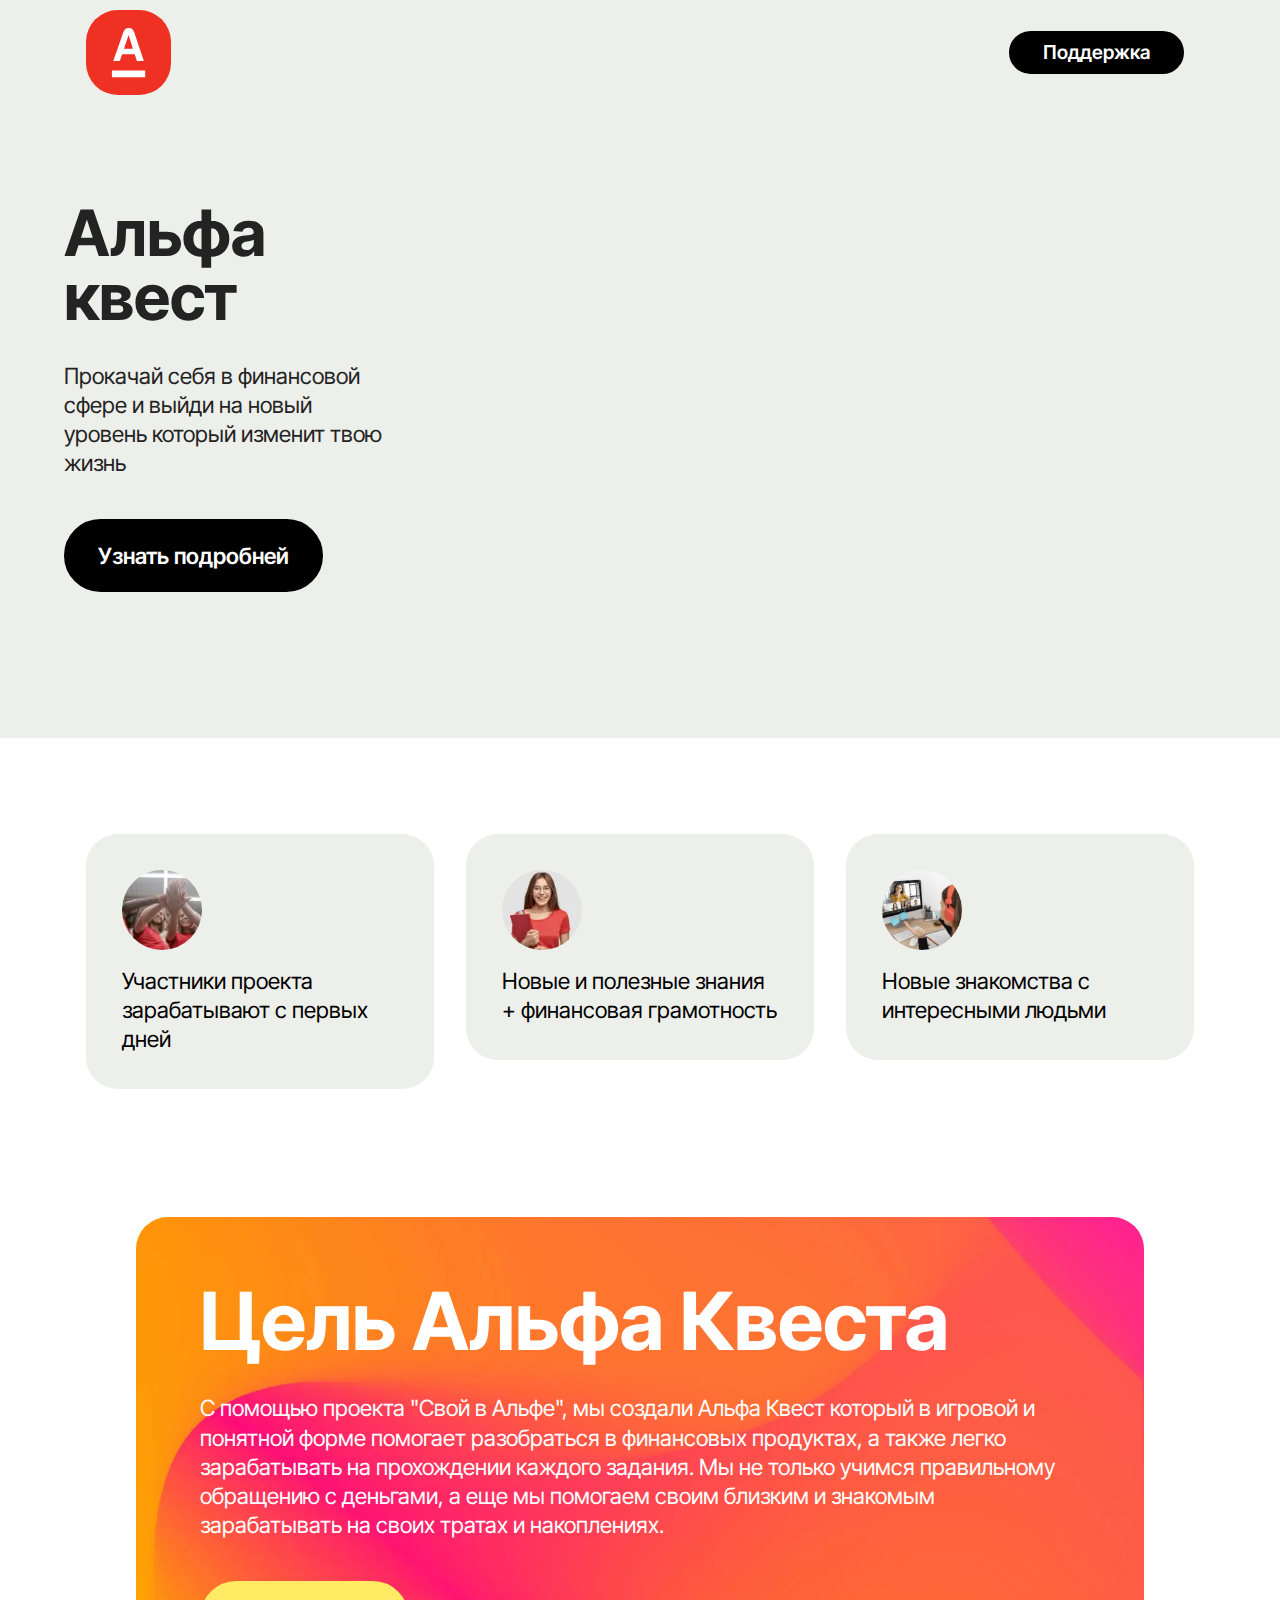
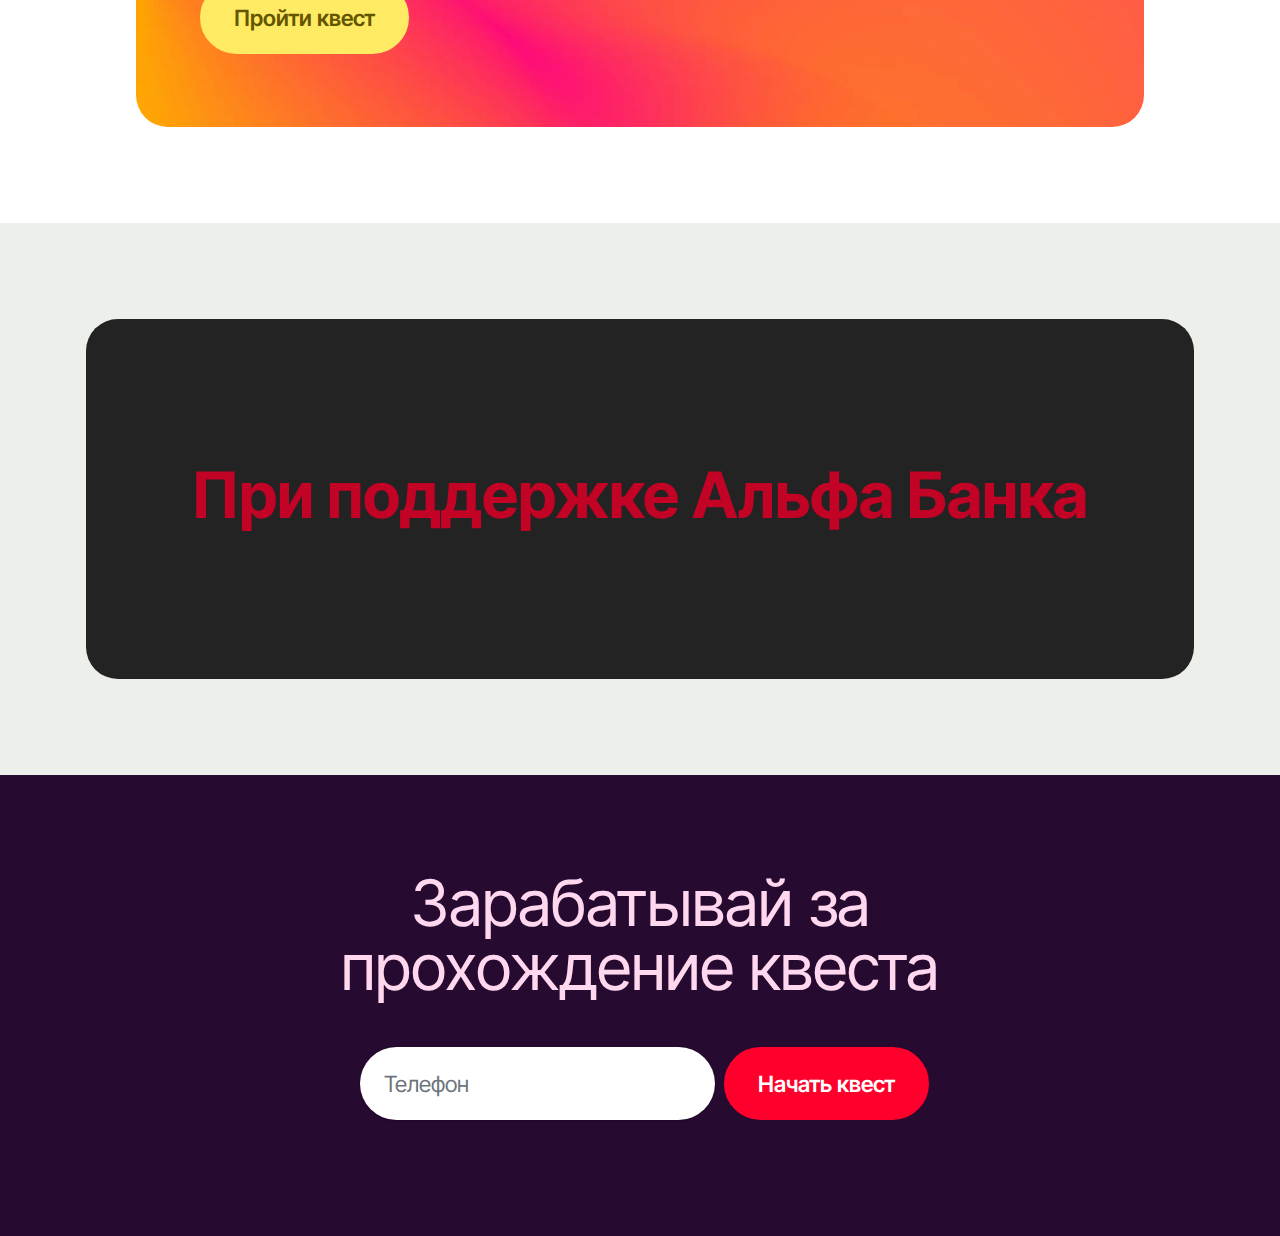
==== commit a786c278: "create github pages" ====
--- a/index.html
+++ b/index.html
@@ -53,7 +53,7 @@
             <div class="collapse navbar-collapse" id="navbarSupportedContent">
                 
                 
-                <div class="navbar-buttons mbr-section-btn"><a class="btn btn-sm btn-primary display-4" href="#">Поддержка</a></div>
+                <div class="navbar-buttons mbr-section-btn"><a class="btn btn-sm btn-primary display-4" href="https://wa.me/79068077757">Поддержка</a></div>
             </div>
         </div>
     </nav>
@@ -74,7 +74,7 @@
 					<p class="mbr-text mb-4 mbr-fonts-style display-7">
 						Прокачай себя в финансовой сфере и выйди на новый уровень который изменит твою жизнь
 					</p>
-					<div class="mbr-section-btn mb-4"><a class="btn btn-primary display-7" href="#">Узнать подробней</a></div>
+					<div class="mbr-section-btn mb-4"><a class="btn btn-primary display-7" href="index.html#features020-1n">Узнать подробней</a></div>
 				</div>
 			</div>
 			<div class="mbr-figure col-12 col-md-8"><iframe class="mbr-embedded-video" src="https://www.youtube.com/embed/K5aB1YyMhy4?loop=1&amp;autoplay=1" width="1280" height="720" frameborder="0" allowfullscreen=""></iframe></div>
@@ -94,7 +94,7 @@
 				<div class="item-wrapper">
 					<div class="card-box align-left">
 						<div class="img-wrapper mb-3">
-							<img src="[data-uri]" loading="lazy" class="lazyload" data-src="assets/images/shop1.webp">
+							<img src="[data-uri]" alt="" loading="lazy" class="lazyload" data-src="assets/images/-2024-05-16-20.33.26-160x90.webp">
 						</div>
 						
 						<p class="card-text mbr-fonts-style display-7">
@@ -106,7 +106,7 @@
 				<div class="item-wrapper">
 					<div class="card-box align-left">
 						<div class="img-wrapper mb-3">
-							<img src="[data-uri]" loading="lazy" class="lazyload" data-src="assets/images/shop2.webp">
+							<img src="[data-uri]" alt="" loading="lazy" class="lazyload" data-src="assets/images/-2024-05-16-20.34.40-160x110.webp">
 						</div>
 						
 						<p class="card-text mbr-fonts-style display-7">
@@ -118,7 +118,7 @@
 				<div class="item-wrapper">
 					<div class="card-box align-left">
 						<div class="img-wrapper mb-3">
-							<img src="[data-uri]" loading="lazy" class="lazyload" data-src="assets/images/shop3.webp">
+							<img src="[data-uri]" alt="" loading="lazy" class="lazyload" data-src="assets/images/-2024-05-16-20.36.34-160x110.webp">
 						</div>
 						
 						<p class="card-text mbr-fonts-style display-7">
@@ -180,9 +180,9 @@
     <div class="row content-wrapper justify-content-center">
       <div class="col-lg-8 mbr-form" data-form-type="formoid">
 <!--Formbuilder Form-->
-<form action="https://mobirise.eu/" method="POST" class="mbr-form form-with-styler" data-form-title="Form Name"><input type="hidden" name="email" data-form-email="true" value="Kz7w0H8YG/3/NsRBn0H+NYbT9yRi5REq9j74fZFopeESoXTYaK/o8iAspNbnPCSppaVCnPjgmkB4M6H8+jsvZFCUL7rnTVW8HHZDhKHN7v2lKzupm+Etv39vLysLA3Xs.Ti7fUXeYssyB21xJWbKMqaUmpxLG5zEj49czaKnU9K5oFod3QBEysm1mqcEcfKcWg15FKhFN/0CsSOR6GtD8VlAwZ8zIAeIUzFO3w8gkgYay6TeGRPa5dk7FFBkIfOGa">
+<form action="https://mobirise.eu/" method="POST" class="mbr-form form-with-styler" data-form-title="Form Name"><input type="hidden" name="email" data-form-email="true" value="bqleMzIxMjkLS1CF98V6GOvP9EGTgnVlzWJE5AXkPH5FjWO1xNwiouJBcgeV8IRNW7mryOTLgW/9AaI4XSTDp0wzwtBlk/qHUOrMpOq999W9UgGple0Vnd64VFILuPFk.FCNfk7tZ3RW645GJ5EkGSzAjqqXdejj7z8/MOdLrNEGShjoEg8j1+luwKgqnbq8lanEnP9uI/wLDFvRP8HtOgCiFflUAXZYvqvwP9WTpvvsRF07nmxYxwUn+uW3pbW9D">
 <div class="row">
-<div hidden="hidden" data-form-alert="" class="alert alert-success col-12">Thanks for filling out the form!</div>
+<div hidden="hidden" data-form-alert="" class="alert alert-success col-12">Заявка принята! Ожидайте, в скором времени вышлем в whatsapp ссылку на первое задание.</div>
 <div hidden="hidden" data-form-alert-danger="" class="alert alert-danger col-12"> Oops...! some problem! </div>
 </div>
 <div class="dragArea row">
@@ -199,12 +199,66 @@
     </div>
   </div>
 </section>
+
+<div class="modal mbr-popup cid-ucXwY5TUUv fade" tabindex="-1" role="dialog" data-overlay-color="#000000" data-overlay-opacity="0.8" id="mbr-popup-1p" aria-hidden="true">
+        <div class="modal-dialog modal-dialog-centered" role="document">
+            <div class="modal-content">
+                <div class="container position-static margin-center-pos">
+                    <div class="modal-header pb-0">
+                        <h5 class="modal-title mbr-fonts-style display-5">Popup Title</h5>
+                        <button type="button" class="close d-flex" data-dismiss="modal" data-bs-dismiss="modal" aria-label="Close">
+                            <svg version="1.1" xmlns="http://www.w3.org/2000/svg" width="23" height="23" viewBox="0 0 23 23" fill="currentColor">
+                                <path d="M13.4 12l10.3 10.3-1.4 1.4L12 13.4 1.7 23.7.3 22.3 10.6 12 .3 1.7 1.7.3 12 10.6 22.3.3l1.4 1.4L13.4 12z">
+                                </path>
+                            </svg>
+                        </button>
+                    </div>
+
+                    <div class="modal-body">
+                        <p class="mbr-text mbr-fonts-style display-7">
+                            * Нажимая на кнопку "СПРОСИТЬ" вы подтверждаете согласие на обработку Ваших персональных данных!
+                        </p>
+
+                        <div>
+                            
+                            
+
+                            <div class="form-wrapper" data-form-type="formoid">
+<!--Formbuilder Form-->
+<form action="https://mobirise.eu/" method="POST" class="mbr-form form-with-styler" data-form-title="Mobirise Form"><input type="hidden" name="email" data-form-email="true" value="q+Hwc0AghNKXS0LRQy6E5P6YVb6dQkduwKTaM9mVpgV2dWIKjvI9AWBwiHo0kp4WoIlzQYvaEQd8/eGOpCRDyZDq3S9/T1tudoE3pLKRBOBtIXzuFUx7HD98bjpjHk0u.uTi+lYYTecQViLM8VgeAXkLifxkn2IK5MH+a9sqIvOuhY9DPeTUayq8J3dtsmi7H2FudzjZbCh2CQWo7OHgH/Y4NPCXch1HbejXMBcnm6xVOAhd9cQar1EyhaNCfL/Lt">
+<div class="">
+<div hidden="hidden" data-form-alert="" class="alert alert-success col-12">Заявка принята! Ожидайте, в скором времени вышлем в whatsapp ссылку на первое задание.</div>
+<div hidden="hidden" data-form-alert-danger="" class="alert alert-danger col-12"> </div>
+</div>
+<div class="dragArea row">
+<div class="col-lg-12 col-md-12 col-sm-12 form-group" data-for="Имя">
+<input type="text" name="Имя" placeholder="Имя" data-form-field="Имя" required="required" class="form-control display-7" value="" id="Имя-mbr-popup-1p">
+</div>
+<div class="col-lg-12 col-md-12 col-sm-12 form-group" data-for="Телефон">
+<input type="text" name="Телефон" placeholder="Телефон" data-form-field="Телефон" required="required" class="form-control display-7" value="" id="Телефон-mbr-popup-1p">
+</div>
+<div class="col-md-auto input-group-btn">
+<button type="submit" class="w-100 w-100 btn btn-primary display-4">Пройти тест</button>
+</div>
+</div>
+</form><!--Formbuilder Form-->
+</div>
+                        </div>
+                    </div>
+
+                    
+                </div>
+            </div>
+        </div>
+    </div>
 
 
 <script src="assets/bootstrap/js/bootstrap.bundle.min.js"></script>
   <script src="assets/smoothscroll/smooth-scroll.js"></script>
   <script src="assets/ytplayer/index.js"></script>
   <script src="assets/dropdown/js/navbar-dropdown.js"></script>
+  <script src="assets/popup-plugin/script.js"></script>
+  <script src="assets/popup-overlay-plugin/script.js"></script>
   <script src="assets/theme/js/script.js"></script>
   <script src="assets/formoid.min.js"></script>
   
--- a/assets/mobirise/css/mbr-additional.css
+++ b/assets/mobirise/css/mbr-additional.css
@@ -1355,6 +1355,304 @@
   text-align: center;
   color: #ffd7ef;
 }
+.cid-ucXwY5TUUv.popup-builder {
+  background-color: #ffffff;
+}
+.cid-ucXwY5TUUv.popup-builder .modal {
+  position: relative;
+  display: block;
+  z-index: 1;
+}
+.cid-ucXwY5TUUv.popup-builder .modal-dialog {
+  margin-top: 60px;
+  margin-bottom: 60px;
+}
+.cid-ucXwY5TUUv .modal-content,
+.cid-ucXwY5TUUv .modal-dialog {
+  height: auto;
+}
+.cid-ucXwY5TUUv .form-wrapper .input-group-btn {
+  margin-right: auto;
+  margin-left: auto;
+}
+.cid-ucXwY5TUUv .form-wrapper .input-group-btn .btn {
+  margin: 0 !important;
+}
+@media (min-width: 769px) {
+  .cid-ucXwY5TUUv .form-wrapper .mbr-form .form-group,
+  .cid-ucXwY5TUUv .form-wrapper .mbr-form .input-group-btn {
+    padding: 0 .5rem;
+  }
+}
+.cid-ucXwY5TUUv .card-img {
+  width: 100%;
+  margin: auto;
+  border-radius: 0;
+}
+.cid-ucXwY5TUUv .mbr-figure img {
+  display: block;
+  width: 100%;
+  -ms-flex-item-align: center;
+  -ms-grid-row-align: center;
+  -webkit-align-self: center;
+  align-self: center;
+}
+.cid-ucXwY5TUUv .mbr-text {
+  text-align: center;
+}
+.cid-ucXwY5TUUv .pt-0 {
+  padding-top: 0 !important;
+}
+.cid-ucXwY5TUUv .pb-0 {
+  padding-bottom: 0 !important;
+}
+.cid-ucXwY5TUUv .form-content {
+  -ms-flex-pack: center;
+  justify-content: center;
+  text-align: center;
+}
+.cid-ucXwY5TUUv .mbr-overlay {
+  bottom: 0;
+  left: 0;
+  position: absolute;
+  right: 0;
+  top: 0;
+  z-index: 0;
+  pointer-events: none;
+}
+.cid-ucXwY5TUUv .modal-open {
+  overflow: hidden;
+}
+.cid-ucXwY5TUUv .modal-open .modal {
+  overflow-x: hidden;
+  overflow-y: auto;
+}
+.cid-ucXwY5TUUv .modal {
+  position: fixed;
+  top: 0;
+  left: 0;
+  z-index: 1050;
+  display: none;
+  width: 100%;
+  height: 100%;
+  overflow: hidden;
+  outline: 0;
+}
+.cid-ucXwY5TUUv .modal-dialog {
+  position: relative;
+  width: auto;
+  margin: .5rem;
+  pointer-events: none;
+}
+.cid-ucXwY5TUUv .modal.fade .modal-dialog {
+  transition: transform 0.3s ease-out, -webkit-transform 0.3s ease-out;
+  -webkit-transform: translate(0, -50px);
+  transform: translate(0, -50px);
+}
+.cid-ucXwY5TUUv .modal.show .modal-dialog {
+  -webkit-transform: none;
+  transform: none;
+}
+.cid-ucXwY5TUUv .modal-dialog-centered {
+  display: flex;
+  -ms-flex-align: center;
+  align-items: center;
+  min-height: calc(100% - (.5rem * 2));
+}
+.cid-ucXwY5TUUv .modal-dialog-centered::before {
+  display: block;
+  height: calc(100vh - (.5rem * 2));
+  content: "";
+}
+.cid-ucXwY5TUUv .modal-content {
+  background: #ffffff;
+  position: relative;
+  display: flex;
+  -ms-flex-direction: column;
+  flex-direction: column;
+  width: 100%;
+  pointer-events: auto;
+  background-clip: padding-box;
+  border: none;
+  outline: 0;
+  -webkit-box-shadow: 0 10px 40px 0 rgba(0, 0, 0, 0.2);
+  box-shadow: 0 10px 40px 0 rgba(0, 0, 0, 0.2);
+}
+.cid-ucXwY5TUUv .margin-center-pos {
+  margin-top: auto;
+  margin-bottom: auto;
+}
+.cid-ucXwY5TUUv .modal-backdrop {
+  position: fixed;
+  top: 0;
+  left: 0;
+  z-index: 1040;
+  width: 100vw;
+  height: 100vh;
+  background-color: #000;
+}
+.cid-ucXwY5TUUv .modal-backdrop.fade {
+  opacity: 0;
+}
+.cid-ucXwY5TUUv .modal-backdrop.show {
+  opacity: .5;
+}
+.cid-ucXwY5TUUv .modal-header {
+  display: flex;
+  -ms-flex-align: start;
+  align-items: flex-start;
+  -ms-flex-pack: justify;
+  justify-content: space-between;
+  border-bottom: none;
+}
+@media (min-width: 992px) {
+  .cid-ucXwY5TUUv .modal-header {
+    padding: 2rem 2rem 1rem;
+  }
+}
+@media (max-width: 991px) {
+  .cid-ucXwY5TUUv .modal-header {
+    padding: 1rem;
+  }
+}
+.cid-ucXwY5TUUv .modal-header .close {
+  position: absolute;
+  top: 1rem;
+  right: 1rem;
+  margin: -1rem -1rem -1rem auto;
+  padding: 1rem;
+  opacity: .75;
+}
+.cid-ucXwY5TUUv .modal-header .close svg {
+  fill: #353535;
+}
+.cid-ucXwY5TUUv .modal-header .close:hover {
+  opacity: 1;
+}
+.cid-ucXwY5TUUv .modal-header .close:focus {
+  outline: none;
+}
+.cid-ucXwY5TUUv .modal-title {
+  line-height: 1.5;
+  width: 100%;
+  margin: 0;
+  text-align: center;
+}
+.cid-ucXwY5TUUv .modal-body {
+  position: relative;
+  -ms-flex: 1 1 auto;
+  flex: 1 1 auto;
+}
+@media (min-width: 992px) {
+  .cid-ucXwY5TUUv .modal-body {
+    padding: 1rem 2rem 2rem;
+  }
+}
+@media (max-width: 991px) {
+  .cid-ucXwY5TUUv .modal-body {
+    padding: 1rem;
+  }
+}
+.cid-ucXwY5TUUv .modal-footer {
+  display: flex;
+  -ms-flex-align: center;
+  align-items: center;
+  -ms-flex-pack: center;
+  justify-content: center;
+  border-top: none;
+  text-align: center;
+}
+@media (min-width: 992px) {
+  .cid-ucXwY5TUUv .modal-footer {
+    padding: 0rem 2rem 2rem;
+  }
+}
+@media (max-width: 991px) {
+  .cid-ucXwY5TUUv .modal-footer {
+    padding: 1rem;
+  }
+}
+.cid-ucXwY5TUUv .modal-scrollbar-measure {
+  position: absolute;
+  top: -9999px;
+  width: 50px;
+  height: 50px;
+  overflow: scroll;
+}
+@media (min-width: 576px) {
+  .cid-ucXwY5TUUv .modal-dialog {
+    max-width: 500px;
+    margin: 1.75rem auto;
+  }
+  .cid-ucXwY5TUUv .modal-dialog-centered {
+    min-height: calc(100% - (1.75rem * 2));
+  }
+  .cid-ucXwY5TUUv .modal-dialog-centered::before {
+    height: calc(100vh - (1.75rem * 2));
+  }
+  .cid-ucXwY5TUUv .modal-sm {
+    max-width: 300px;
+  }
+}
+@media (min-width: 992px) {
+  .cid-ucXwY5TUUv .modal-lg,
+  .cid-ucXwY5TUUv .modal-xl {
+    max-width: 800px;
+  }
+}
+@media (min-width: 1200px) {
+  .cid-ucXwY5TUUv .modal-xl {
+    max-width: 1140px;
+  }
+}
+.cid-ucXwY5TUUv .row {
+  display: flex;
+  -ms-flex-wrap: wrap;
+  flex-wrap: wrap;
+  margin-right: -15px;
+  margin-left: -15px;
+}
+.cid-ucXwY5TUUv .col-md-4 {
+  position: relative;
+  width: 100%;
+  padding-right: 15px;
+  padding-left: 15px;
+  -ms-flex: 0 0 33.333333%;
+  flex: 0 0 33.333333%;
+  max-width: 33.333333%;
+}
+.cid-ucXwY5TUUv .form-group {
+  margin-bottom: 1rem;
+}
+.cid-ucXwY5TUUv .form-control {
+  display: block;
+  width: 100%;
+  font-size: 1rem;
+  font-weight: 400;
+  line-height: 1.5;
+}
+.cid-ucXwY5TUUv .col {
+  -ms-flex-preferred-size: 0;
+  flex-basis: 0;
+  -ms-flex-positive: 1;
+  flex-grow: 1;
+  max-width: 100%;
+}
+.cid-ucXwY5TUUv .col-md-auto {
+  position: relative;
+  padding-right: 15px;
+  padding-left: 15px;
+  -ms-flex: 0 0 auto;
+  flex: 0 0 auto;
+  width: auto;
+  max-width: 100%;
+}
+.cid-ucXwY5TUUv .mbr-section-btn {
+  margin: 0;
+}
+.cid-ucXwY5TUUv .mbr-section-btn .btn {
+  margin: 0;
+}
 .cid-ucAK4UTVSQ {
   z-index: 1000;
   width: 100%;
--- a/assets/mobirise/css/mbr-additional.css
+++ b/assets/mobirise/css/mbr-additional.css
@@ -1355,6 +1355,304 @@
   text-align: center;
   color: #ffd7ef;
 }
+.cid-ucXwY5TUUv.popup-builder {
+  background-color: #ffffff;
+}
+.cid-ucXwY5TUUv.popup-builder .modal {
+  position: relative;
+  display: block;
+  z-index: 1;
+}
+.cid-ucXwY5TUUv.popup-builder .modal-dialog {
+  margin-top: 60px;
+  margin-bottom: 60px;
+}
+.cid-ucXwY5TUUv .modal-content,
+.cid-ucXwY5TUUv .modal-dialog {
+  height: auto;
+}
+.cid-ucXwY5TUUv .form-wrapper .input-group-btn {
+  margin-right: auto;
+  margin-left: auto;
+}
+.cid-ucXwY5TUUv .form-wrapper .input-group-btn .btn {
+  margin: 0 !important;
+}
+@media (min-width: 769px) {
+  .cid-ucXwY5TUUv .form-wrapper .mbr-form .form-group,
+  .cid-ucXwY5TUUv .form-wrapper .mbr-form .input-group-btn {
+    padding: 0 .5rem;
+  }
+}
+.cid-ucXwY5TUUv .card-img {
+  width: 100%;
+  margin: auto;
+  border-radius: 0;
+}
+.cid-ucXwY5TUUv .mbr-figure img {
+  display: block;
+  width: 100%;
+  -ms-flex-item-align: center;
+  -ms-grid-row-align: center;
+  -webkit-align-self: center;
+  align-self: center;
+}
+.cid-ucXwY5TUUv .mbr-text {
+  text-align: center;
+}
+.cid-ucXwY5TUUv .pt-0 {
+  padding-top: 0 !important;
+}
+.cid-ucXwY5TUUv .pb-0 {
+  padding-bottom: 0 !important;
+}
+.cid-ucXwY5TUUv .form-content {
+  -ms-flex-pack: center;
+  justify-content: center;
+  text-align: center;
+}
+.cid-ucXwY5TUUv .mbr-overlay {
+  bottom: 0;
+  left: 0;
+  position: absolute;
+  right: 0;
+  top: 0;
+  z-index: 0;
+  pointer-events: none;
+}
+.cid-ucXwY5TUUv .modal-open {
+  overflow: hidden;
+}
+.cid-ucXwY5TUUv .modal-open .modal {
+  overflow-x: hidden;
+  overflow-y: auto;
+}
+.cid-ucXwY5TUUv .modal {
+  position: fixed;
+  top: 0;
+  left: 0;
+  z-index: 1050;
+  display: none;
+  width: 100%;
+  height: 100%;
+  overflow: hidden;
+  outline: 0;
+}
+.cid-ucXwY5TUUv .modal-dialog {
+  position: relative;
+  width: auto;
+  margin: .5rem;
+  pointer-events: none;
+}
+.cid-ucXwY5TUUv .modal.fade .modal-dialog {
+  transition: transform 0.3s ease-out, -webkit-transform 0.3s ease-out;
+  -webkit-transform: translate(0, -50px);
+  transform: translate(0, -50px);
+}
+.cid-ucXwY5TUUv .modal.show .modal-dialog {
+  -webkit-transform: none;
+  transform: none;
+}
+.cid-ucXwY5TUUv .modal-dialog-centered {
+  display: flex;
+  -ms-flex-align: center;
+  align-items: center;
+  min-height: calc(100% - (.5rem * 2));
+}
+.cid-ucXwY5TUUv .modal-dialog-centered::before {
+  display: block;
+  height: calc(100vh - (.5rem * 2));
+  content: "";
+}
+.cid-ucXwY5TUUv .modal-content {
+  background: #ffffff;
+  position: relative;
+  display: flex;
+  -ms-flex-direction: column;
+  flex-direction: column;
+  width: 100%;
+  pointer-events: auto;
+  background-clip: padding-box;
+  border: none;
+  outline: 0;
+  -webkit-box-shadow: 0 10px 40px 0 rgba(0, 0, 0, 0.2);
+  box-shadow: 0 10px 40px 0 rgba(0, 0, 0, 0.2);
+}
+.cid-ucXwY5TUUv .margin-center-pos {
+  margin-top: auto;
+  margin-bottom: auto;
+}
+.cid-ucXwY5TUUv .modal-backdrop {
+  position: fixed;
+  top: 0;
+  left: 0;
+  z-index: 1040;
+  width: 100vw;
+  height: 100vh;
+  background-color: #000;
+}
+.cid-ucXwY5TUUv .modal-backdrop.fade {
+  opacity: 0;
+}
+.cid-ucXwY5TUUv .modal-backdrop.show {
+  opacity: .5;
+}
+.cid-ucXwY5TUUv .modal-header {
+  display: flex;
+  -ms-flex-align: start;
+  align-items: flex-start;
+  -ms-flex-pack: justify;
+  justify-content: space-between;
+  border-bottom: none;
+}
+@media (min-width: 992px) {
+  .cid-ucXwY5TUUv .modal-header {
+    padding: 2rem 2rem 1rem;
+  }
+}
+@media (max-width: 991px) {
+  .cid-ucXwY5TUUv .modal-header {
+    padding: 1rem;
+  }
+}
+.cid-ucXwY5TUUv .modal-header .close {
+  position: absolute;
+  top: 1rem;
+  right: 1rem;
+  margin: -1rem -1rem -1rem auto;
+  padding: 1rem;
+  opacity: .75;
+}
+.cid-ucXwY5TUUv .modal-header .close svg {
+  fill: #353535;
+}
+.cid-ucXwY5TUUv .modal-header .close:hover {
+  opacity: 1;
+}
+.cid-ucXwY5TUUv .modal-header .close:focus {
+  outline: none;
+}
+.cid-ucXwY5TUUv .modal-title {
+  line-height: 1.5;
+  width: 100%;
+  margin: 0;
+  text-align: center;
+}
+.cid-ucXwY5TUUv .modal-body {
+  position: relative;
+  -ms-flex: 1 1 auto;
+  flex: 1 1 auto;
+}
+@media (min-width: 992px) {
+  .cid-ucXwY5TUUv .modal-body {
+    padding: 1rem 2rem 2rem;
+  }
+}
+@media (max-width: 991px) {
+  .cid-ucXwY5TUUv .modal-body {
+    padding: 1rem;
+  }
+}
+.cid-ucXwY5TUUv .modal-footer {
+  display: flex;
+  -ms-flex-align: center;
+  align-items: center;
+  -ms-flex-pack: center;
+  justify-content: center;
+  border-top: none;
+  text-align: center;
+}
+@media (min-width: 992px) {
+  .cid-ucXwY5TUUv .modal-footer {
+    padding: 0rem 2rem 2rem;
+  }
+}
+@media (max-width: 991px) {
+  .cid-ucXwY5TUUv .modal-footer {
+    padding: 1rem;
+  }
+}
+.cid-ucXwY5TUUv .modal-scrollbar-measure {
+  position: absolute;
+  top: -9999px;
+  width: 50px;
+  height: 50px;
+  overflow: scroll;
+}
+@media (min-width: 576px) {
+  .cid-ucXwY5TUUv .modal-dialog {
+    max-width: 500px;
+    margin: 1.75rem auto;
+  }
+  .cid-ucXwY5TUUv .modal-dialog-centered {
+    min-height: calc(100% - (1.75rem * 2));
+  }
+  .cid-ucXwY5TUUv .modal-dialog-centered::before {
+    height: calc(100vh - (1.75rem * 2));
+  }
+  .cid-ucXwY5TUUv .modal-sm {
+    max-width: 300px;
+  }
+}
+@media (min-width: 992px) {
+  .cid-ucXwY5TUUv .modal-lg,
+  .cid-ucXwY5TUUv .modal-xl {
+    max-width: 800px;
+  }
+}
+@media (min-width: 1200px) {
+  .cid-ucXwY5TUUv .modal-xl {
+    max-width: 1140px;
+  }
+}
+.cid-ucXwY5TUUv .row {
+  display: flex;
+  -ms-flex-wrap: wrap;
+  flex-wrap: wrap;
+  margin-right: -15px;
+  margin-left: -15px;
+}
+.cid-ucXwY5TUUv .col-md-4 {
+  position: relative;
+  width: 100%;
+  padding-right: 15px;
+  padding-left: 15px;
+  -ms-flex: 0 0 33.333333%;
+  flex: 0 0 33.333333%;
+  max-width: 33.333333%;
+}
+.cid-ucXwY5TUUv .form-group {
+  margin-bottom: 1rem;
+}
+.cid-ucXwY5TUUv .form-control {
+  display: block;
+  width: 100%;
+  font-size: 1rem;
+  font-weight: 400;
+  line-height: 1.5;
+}
+.cid-ucXwY5TUUv .col {
+  -ms-flex-preferred-size: 0;
+  flex-basis: 0;
+  -ms-flex-positive: 1;
+  flex-grow: 1;
+  max-width: 100%;
+}
+.cid-ucXwY5TUUv .col-md-auto {
+  position: relative;
+  padding-right: 15px;
+  padding-left: 15px;
+  -ms-flex: 0 0 auto;
+  flex: 0 0 auto;
+  width: auto;
+  max-width: 100%;
+}
+.cid-ucXwY5TUUv .mbr-section-btn {
+  margin: 0;
+}
+.cid-ucXwY5TUUv .mbr-section-btn .btn {
+  margin: 0;
+}
 .cid-ucAK4UTVSQ {
   z-index: 1000;
   width: 100%;
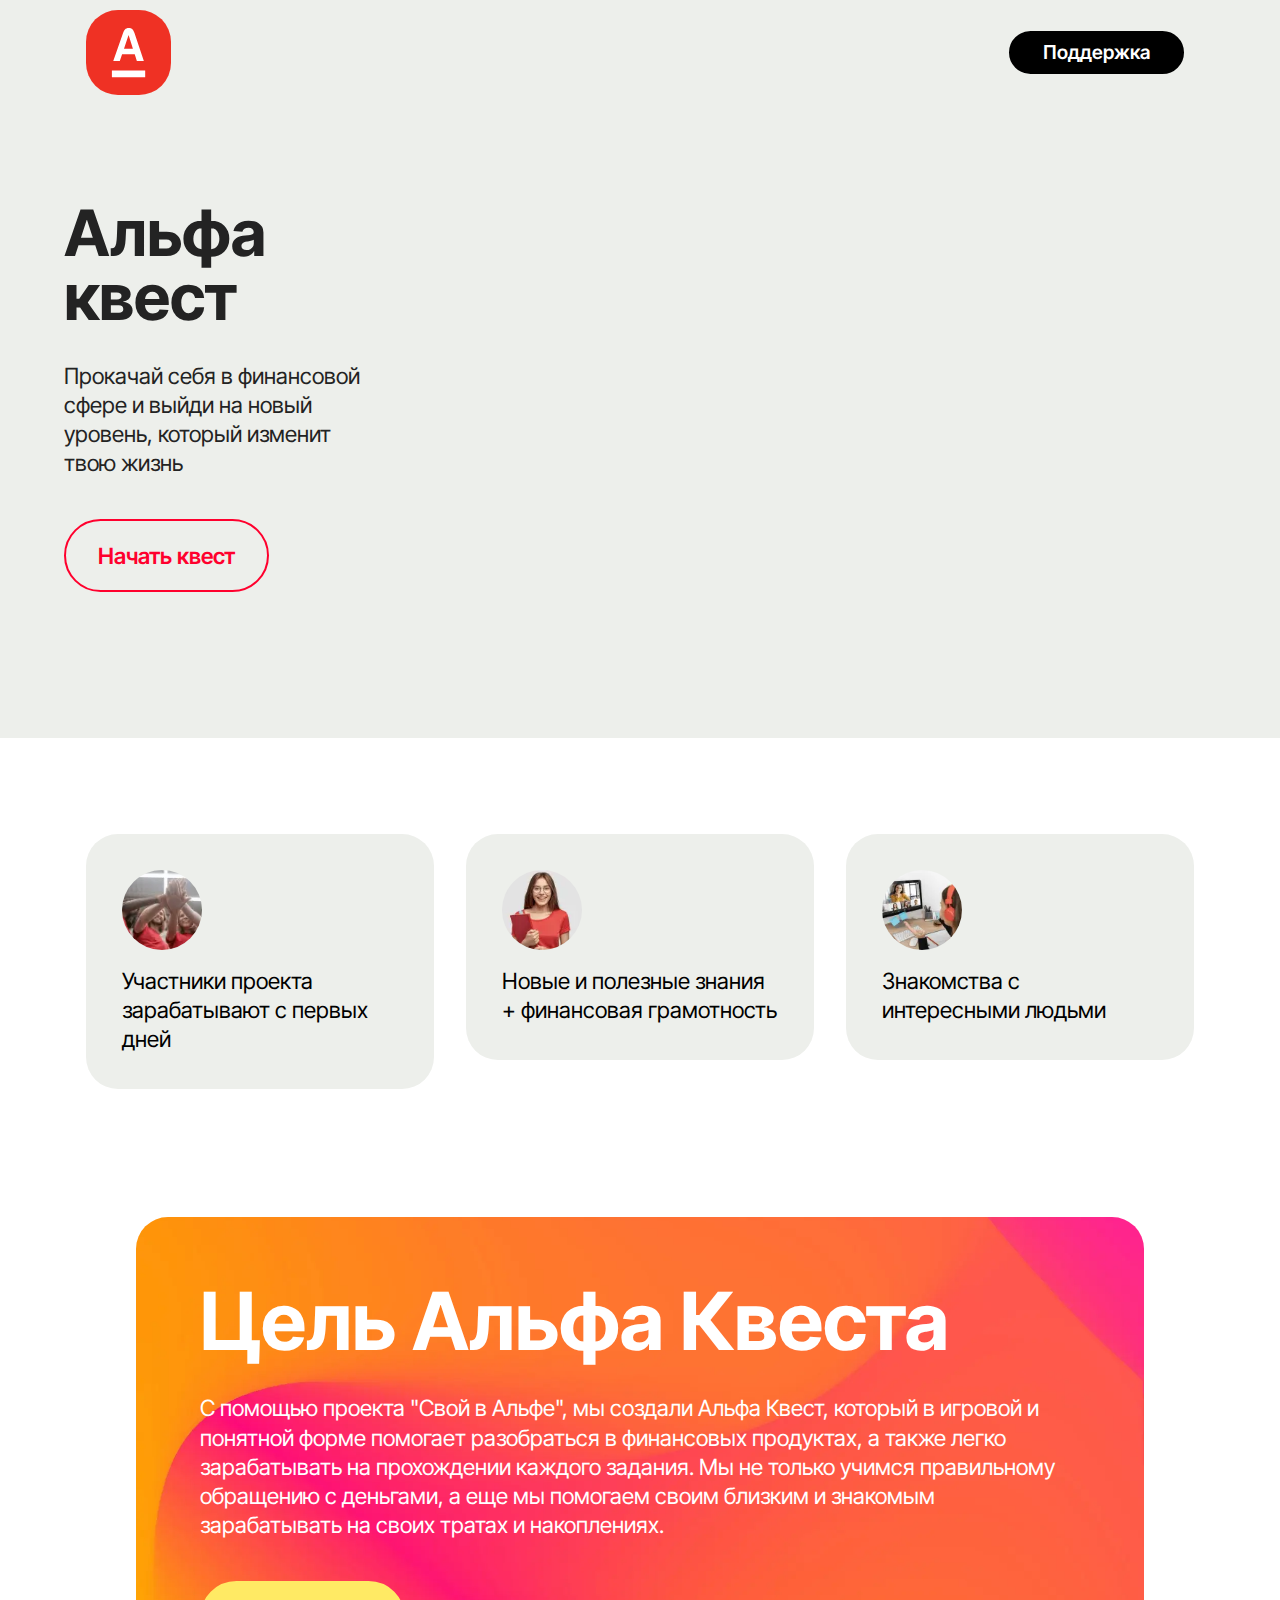
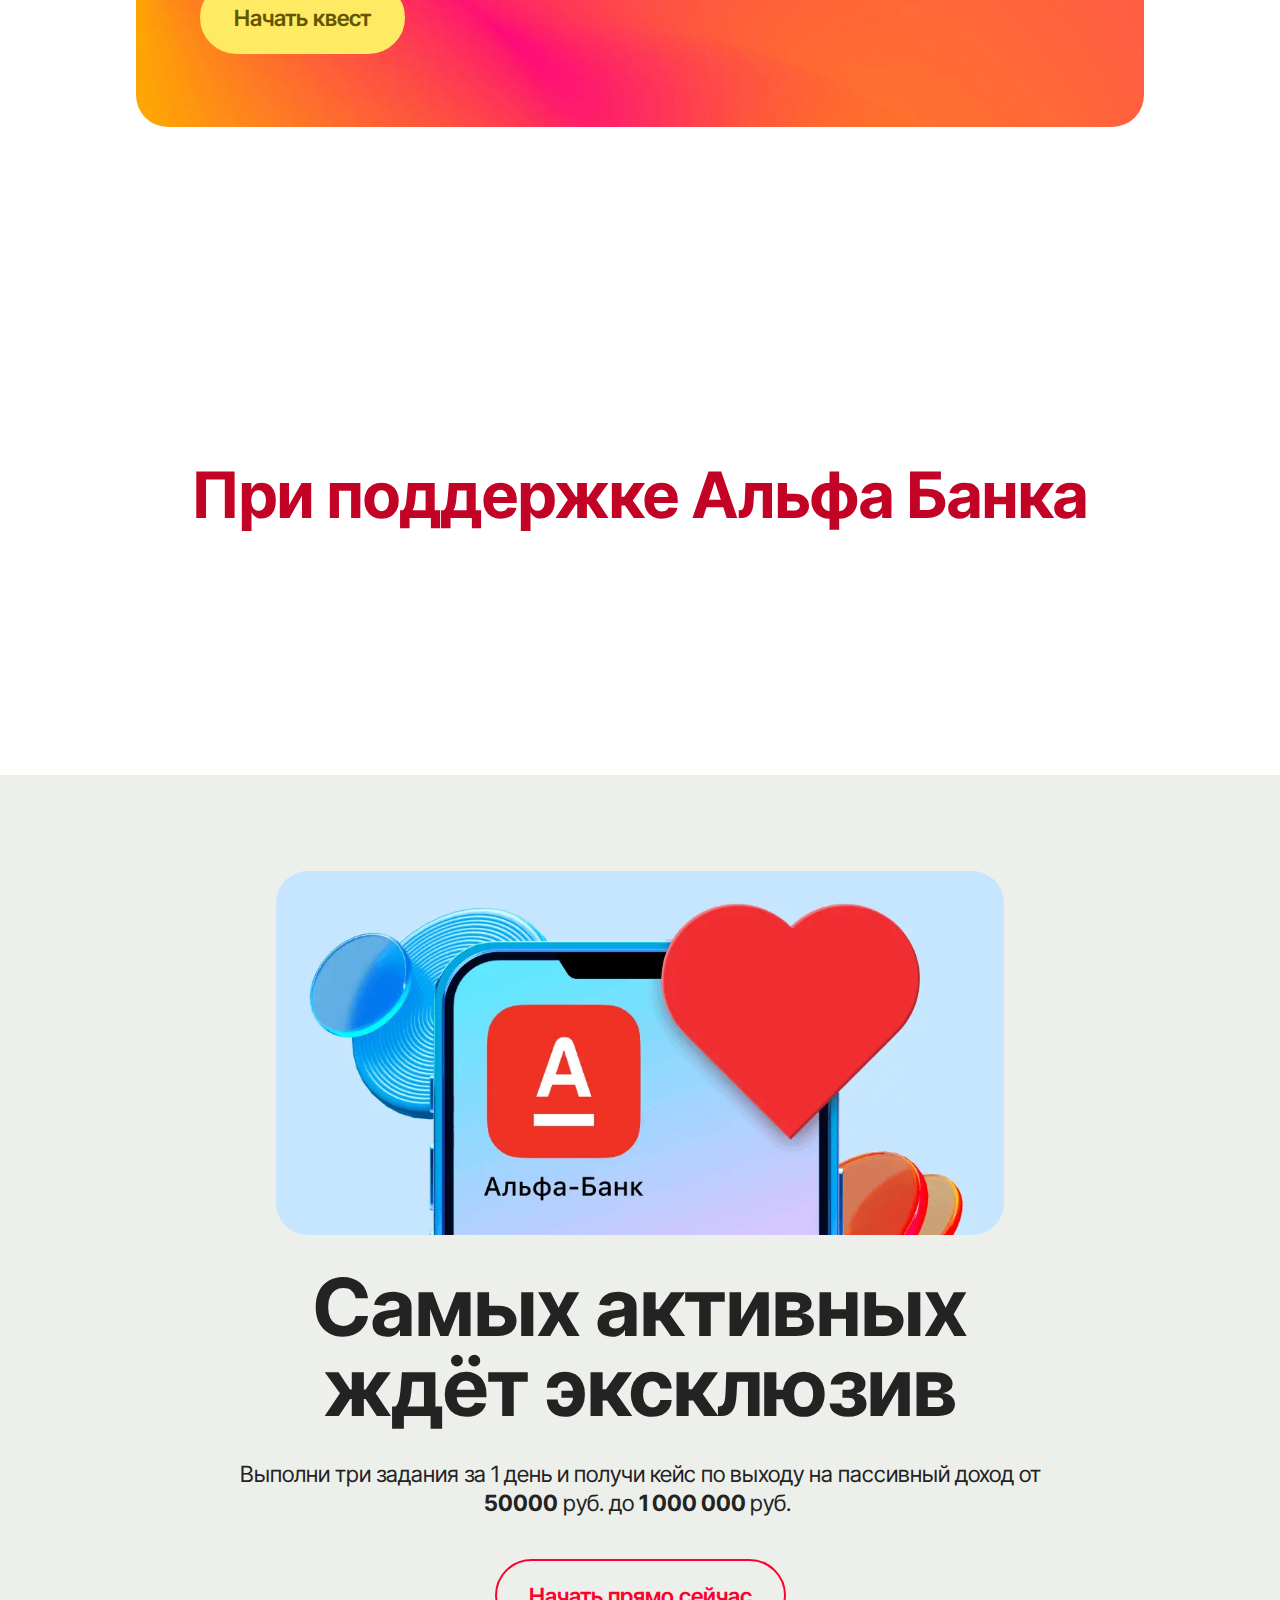
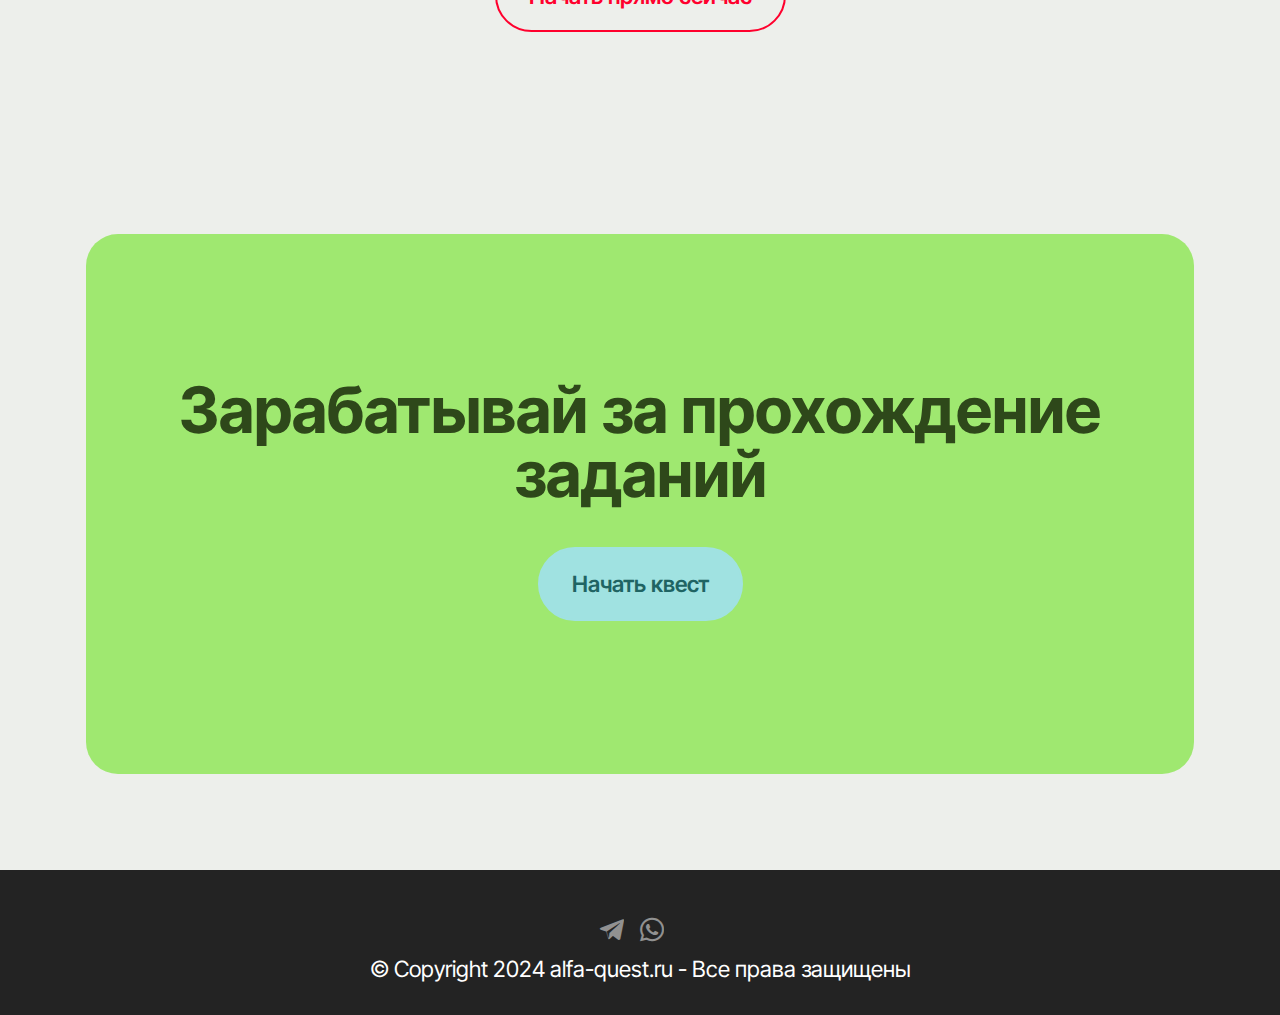
==== commit a1f50f0a: "create github pages" ====
--- a/index.html
+++ b/index.html
@@ -14,11 +14,11 @@
   <link rel="stylesheet" href="assets/bootstrap/css/bootstrap.min.css">
   <link rel="stylesheet" href="assets/bootstrap/css/bootstrap-grid.min.css">
   <link rel="stylesheet" href="assets/bootstrap/css/bootstrap-reboot.min.css">
+  <link rel="stylesheet" href="assets/parallax/jarallax.css">
   <link rel="stylesheet" href="assets/popup-overlay-plugin/style.css">
   <link rel="stylesheet" href="assets/dropdown/css/style.css">
   <link rel="stylesheet" href="assets/socicon/css/styles.css">
   <link rel="stylesheet" href="assets/theme/css/style.css">
-  <link rel="stylesheet" href="assets/recaptcha.css">
   <link rel="preload" href="https://fonts.googleapis.com/css?family=Inter+Tight:100,200,300,400,500,600,700,800,900,100i,200i,300i,400i,500i,600i,700i,800i,900i&display=swap" as="style" onload="this.onload=null;this.rel='stylesheet'">
   <noscript><link rel="stylesheet" href="https://fonts.googleapis.com/css?family=Inter+Tight:100,200,300,400,500,600,700,800,900,100i,200i,300i,400i,500i,600i,700i,800i,900i&display=swap"></noscript>
   <link rel="preload" as="style" href="assets/mobirise/css/mbr-additional.css"><link rel="stylesheet" href="assets/mobirise/css/mbr-additional.css" type="text/css">
@@ -72,12 +72,12 @@
 					<h2 class="mbr-section-title mb-4 mbr-fonts-style display-2">
 						<strong>Альфа квест</strong></h2>
 					<p class="mbr-text mb-4 mbr-fonts-style display-7">
-						Прокачай себя в финансовой сфере и выйди на новый уровень который изменит твою жизнь
+						Прокачай себя в финансовой сфере и выйди на новый уровень, который изменит твою жизнь
 					</p>
-					<div class="mbr-section-btn mb-4"><a class="btn btn-primary display-7" href="index.html#features020-1n">Узнать подробней</a></div>
-				</div>
-			</div>
-			<div class="mbr-figure col-12 col-md-8"><iframe class="mbr-embedded-video" src="https://www.youtube.com/embed/K5aB1YyMhy4?loop=1&amp;autoplay=1" width="1280" height="720" frameborder="0" allowfullscreen=""></iframe></div>
+					<div class="mbr-section-btn mb-4"><a class="btn btn-secondary-outline display-7" href="index.html#features020-1n">Начать квест</a></div>
+				</div>
+			</div>
+			<div class="mbr-figure col-12 col-md-8"><iframe class="mbr-embedded-video" src="https://www.youtube.com/embed/sPBgw1bFNoQ?rel=0&amp;amp;&amp;showinfo=0&amp;autoplay=0&amp;loop=1&amp;playlist=sPBgw1bFNoQ" width="1280" height="720" frameborder="0" allowfullscreen=""></iframe></div>
 		</div>
 	</div>
 </section>
@@ -122,7 +122,7 @@
 						</div>
 						
 						<p class="card-text mbr-fonts-style display-7">
-							Новые знакомства с интересными людьми</p>
+							Знакомства с интересными людьми</p>
 					</div>
 				</div>
 			</div>
@@ -141,16 +141,16 @@
 				<div class="card-wrapper wrap">
 					<div class="card-box align-center">
 						<h1 class="card-title mbr-fonts-style mb-4 display-1"><strong>Цель Альфа Квеста</strong></h1>
-						<p class="mbr-text mbr-fonts-style mb-4 display-7">С помощью проекта "Свой в Альфе", мы создали Альфа Квест который в игровой и понятной форме помогает разобраться в финансовых продуктах, а также легко зарабатывать на прохождении каждого задания. Мы не только учимся правильному обращению с деньгами, а еще мы помогаем своим близким и знакомым зарабатывать на своих тратах и накоплениях.<br></p>
-						<div class="mbr-section-btn mt-4"><a class="btn btn-danger display-7" href="#">Пройти квест</a></div>
-					</div>
-				</div>
-			</div>
-		</div>
-	</div>
-</section>
-
-<section data-bs-version="5.1" class="article6 cid-ucWFeuiDK0" id="article06-1o">
+						<p class="mbr-text mbr-fonts-style mb-4 display-7">С помощью проекта "Свой в Альфе", мы создали Альфа Квест, который в игровой и понятной форме помогает разобраться в финансовых продуктах, а также легко зарабатывать на прохождении каждого задания. Мы не только учимся правильному обращению с деньгами, а еще мы помогаем своим близким и знакомым зарабатывать на своих тратах и накоплениях.<br></p>
+						<div class="mbr-section-btn mt-4"><a class="btn btn-danger display-7" href="page1.html#header07-t">Начать квест</a></div>
+					</div>
+				</div>
+			</div>
+		</div>
+	</div>
+</section>
+
+<section data-bs-version="5.1" class="article6 cid-ucWFeuiDK0 mbr-parallax-background" id="article06-1o">
 	
 
 	
@@ -171,100 +171,103 @@
 	</div>
 </section>
 
-<section data-bs-version="5.1" class="header2 cid-ucWzpOB5eB" id="header02-1k">
-  
-
-  
-
-  <div class="container">
-    <div class="row content-wrapper justify-content-center">
-      <div class="col-lg-8 mbr-form" data-form-type="formoid">
-<!--Formbuilder Form-->
-<form action="https://mobirise.eu/" method="POST" class="mbr-form form-with-styler" data-form-title="Form Name"><input type="hidden" name="email" data-form-email="true" value="bqleMzIxMjkLS1CF98V6GOvP9EGTgnVlzWJE5AXkPH5FjWO1xNwiouJBcgeV8IRNW7mryOTLgW/9AaI4XSTDp0wzwtBlk/qHUOrMpOq999W9UgGple0Vnd64VFILuPFk.FCNfk7tZ3RW645GJ5EkGSzAjqqXdejj7z8/MOdLrNEGShjoEg8j1+luwKgqnbq8lanEnP9uI/wLDFvRP8HtOgCiFflUAXZYvqvwP9WTpvvsRF07nmxYxwUn+uW3pbW9D">
-<div class="row">
-<div hidden="hidden" data-form-alert="" class="alert alert-success col-12">Заявка принята! Ожидайте, в скором времени вышлем в whatsapp ссылку на первое задание.</div>
-<div hidden="hidden" data-form-alert-danger="" class="alert alert-danger col-12"> Oops...! some problem! </div>
-</div>
-<div class="dragArea row">
-<div class="col-lg-12">
-<h1 class="mbr-section-title mbr-fonts-style mb-5 display-2">Зарабатывай за прохождение квеста</h1>
-</div>
-<div class="col-lg-6 col-md-12 col-sm-12 form-group" data-for="Телефон">
-<input type="text" name="Телефон" placeholder="Телефон" data-form-field="Телефон" class="form-control display-7" value="" id="Телефон-header02-1k">
-</div>
-<div class="col-auto mbr-section-btn"><button type="submit" class="w-100 w-100 w-100 w-100 w-100 w-100 w-100 btn btn-secondary display-7">Начать квест</button></div>
-</div>
-</form><!--Formbuilder Form-->
-</div>
+<section data-bs-version="5.1" class="header12 cid-ud3jtmlJWb" id="header12-1u">
+  
+
+  
+  
+
+  <div class="text-center container">
+    <div class="row mb-4 justify-content-center">
+      <div class="col-12 col-md-8">
+        <img class="w-100 lazyload" src="[data-uri]" alt="Альфа Квест за 1 день" loading="lazy" data-src="assets/images/snippet-1024x512-large-1024x512.webp">
+      </div>
+    </div>
+    <div class="row justify-content-center">
+      <div class="col-md-12 col-lg-9">
+        <h1 class="mbr-section-title mbr-fonts-style mb-4 display-1"><strong>Самых активных </strong><br><strong>ждёт эксклюзив</strong></h1>
+        <p class="mbr-text mbr-fonts-style mb-4 display-7">
+          Выполни три задания за 1 день и получи кейс по выходу на пассивный доход от <strong>50000</strong> руб. до <strong>1 000 000 </strong>руб.&nbsp;</p>
+        <div class="mbr-section-btn mt-4"><a class="btn btn-secondary-outline display-7" href="page1.html#header07-t">Начать прямо сейчас</a></div>
+      </div>
     </div>
   </div>
 </section>
 
-<div class="modal mbr-popup cid-ucXwY5TUUv fade" tabindex="-1" role="dialog" data-overlay-color="#000000" data-overlay-opacity="0.8" id="mbr-popup-1p" aria-hidden="true">
-        <div class="modal-dialog modal-dialog-centered" role="document">
-            <div class="modal-content">
-                <div class="container position-static margin-center-pos">
-                    <div class="modal-header pb-0">
-                        <h5 class="modal-title mbr-fonts-style display-5">Popup Title</h5>
-                        <button type="button" class="close d-flex" data-dismiss="modal" data-bs-dismiss="modal" aria-label="Close">
-                            <svg version="1.1" xmlns="http://www.w3.org/2000/svg" width="23" height="23" viewBox="0 0 23 23" fill="currentColor">
-                                <path d="M13.4 12l10.3 10.3-1.4 1.4L12 13.4 1.7 23.7.3 22.3 10.6 12 .3 1.7 1.7.3 12 10.6 22.3.3l1.4 1.4L13.4 12z">
-                                </path>
-                            </svg>
-                        </button>
-                    </div>
-
-                    <div class="modal-body">
-                        <p class="mbr-text mbr-fonts-style display-7">
-                            * Нажимая на кнопку "СПРОСИТЬ" вы подтверждаете согласие на обработку Ваших персональных данных!
-                        </p>
-
-                        <div>
-                            
-                            
-
-                            <div class="form-wrapper" data-form-type="formoid">
-<!--Formbuilder Form-->
-<form action="https://mobirise.eu/" method="POST" class="mbr-form form-with-styler" data-form-title="Mobirise Form"><input type="hidden" name="email" data-form-email="true" value="q+Hwc0AghNKXS0LRQy6E5P6YVb6dQkduwKTaM9mVpgV2dWIKjvI9AWBwiHo0kp4WoIlzQYvaEQd8/eGOpCRDyZDq3S9/T1tudoE3pLKRBOBtIXzuFUx7HD98bjpjHk0u.uTi+lYYTecQViLM8VgeAXkLifxkn2IK5MH+a9sqIvOuhY9DPeTUayq8J3dtsmi7H2FudzjZbCh2CQWo7OHgH/Y4NPCXch1HbejXMBcnm6xVOAhd9cQar1EyhaNCfL/Lt">
-<div class="">
-<div hidden="hidden" data-form-alert="" class="alert alert-success col-12">Заявка принята! Ожидайте, в скором времени вышлем в whatsapp ссылку на первое задание.</div>
-<div hidden="hidden" data-form-alert-danger="" class="alert alert-danger col-12"> </div>
-</div>
-<div class="dragArea row">
-<div class="col-lg-12 col-md-12 col-sm-12 form-group" data-for="Имя">
-<input type="text" name="Имя" placeholder="Имя" data-form-field="Имя" required="required" class="form-control display-7" value="" id="Имя-mbr-popup-1p">
-</div>
-<div class="col-lg-12 col-md-12 col-sm-12 form-group" data-for="Телефон">
-<input type="text" name="Телефон" placeholder="Телефон" data-form-field="Телефон" required="required" class="form-control display-7" value="" id="Телефон-mbr-popup-1p">
-</div>
-<div class="col-md-auto input-group-btn">
-<button type="submit" class="w-100 w-100 btn btn-primary display-4">Пройти тест</button>
-</div>
-</div>
-</form><!--Formbuilder Form-->
-</div>
-                        </div>
-                    </div>
-
-                    
-                </div>
+<section data-bs-version="5.1" class="article6 cid-ud3hpADOAx" id="article06-1r">
+	
+
+	
+	
+	<div class="container">
+		<div class="row justify-content-center">
+			<div class="card col-md-12 col-lg-12">
+				<div class="card-wrapper">
+					<div class="card-box align-left">
+						<h4 class="card-title mbr-fonts-style display-2"><strong>Зарабатывай за прохождение заданий</strong></h4>
+						
+						<div class="mbr-section-btn mt-4"><a class="btn btn-lg btn-warning display-7" href="page1.html#header07-t">Начать квест</a></div>
+					</div>
+				</div>
+			</div>
+		</div>
+	</div>
+</section>
+
+<section data-bs-version="5.1" class="footer3 cid-ud3hZE0WMD" once="footers" id="footer3-1s">
+
+    
+
+    
+
+    <div class="container">
+        <div class="row align-center mbr-white">
+            <div class="row row-links">
+                <ul class="foot-menu">
+                    
+                    
+                    
+                    
+                    
+                <li class="foot-menu-item mbr-fonts-style display-7"></li><li class="foot-menu-item mbr-fonts-style display-7"></li><li class="foot-menu-item mbr-fonts-style display-7"></li></ul>
+            </div>
+            <div class="row social-row">
+                <div class="social-list align-right pb-2">
+                    
+                    
+                    
+                    
+                    
+                    
+                <div class="soc-item">
+                        <a href="https://t.me/AnnaGilevich" target="_blank">
+                            <span class="mbr-iconfont mbr-iconfont-social socicon-telegram socicon"></span>
+                        </a>
+                    </div><div class="soc-item">
+                        <a href="https://api.whatsapp.com/send/?phone=79068077757&text&type=phone_number&app_absent=0" target="_blank">
+                            <span class="mbr-iconfont mbr-iconfont-social socicon-whatsapp socicon"></span>
+                        </a>
+                    </div></div>
+            </div>
+            <div class="row row-copirayt">
+                <p class="mbr-text mb-0 mbr-fonts-style mbr-white align-center display-7">
+                    © Copyright 2024 alfa-quest.ru - Все права защищены</p>
             </div>
         </div>
     </div>
+</section>
 
 
 <script src="assets/bootstrap/js/bootstrap.bundle.min.js"></script>
+  <script src="assets/parallax/jarallax.js"></script>
   <script src="assets/smoothscroll/smooth-scroll.js"></script>
   <script src="assets/ytplayer/index.js"></script>
   <script src="assets/dropdown/js/navbar-dropdown.js"></script>
-  <script src="assets/popup-plugin/script.js"></script>
-  <script src="assets/popup-overlay-plugin/script.js"></script>
   <script src="assets/theme/js/script.js"></script>
-  <script src="assets/formoid.min.js"></script>
-  
-  
-  
+  
+  
+  
+
 <script>"use strict";if("loading"in HTMLImageElement.prototype){document.querySelectorAll('img[loading="lazy"]').forEach(e=>{e.src=e.dataset.src;if(e.getAttribute("style")){e.setAttribute("data-temp-style",e.getAttribute("style"))};if(e.getAttribute("data-aspectratio")){e.style.paddingTop=100*e.getAttribute("data-aspectratio")+"%";e.style.height=0;}e.onload=function(){if(e.getAttribute("data-temp-style")){e.setAttribute("style", e.getAttribute("data-temp-style"))}else{e.removeAttribute("style")};e.removeAttribute("data-temp-style")}})}else{const e=document.createElement("script");e.src="https://cdnjs.cloudflare.com/ajax/libs/lazysizes/5.1.2/lazysizes.min.js";document.body.appendChild(e)}</script>
-
 </body>
 </html>--- a/assets/parallax/jarallax.css
+++ b/assets/parallax/jarallax.css
@@ -0,0 +1,15 @@
+.jarallax {
+    position: relative;
+    z-index: 0;
+}
+.jarallax > .jarallax-img {
+    position: absolute;
+    object-fit: cover;
+    /* support for plugin https://github.com/bfred-it/object-fit-images */
+    font-family: 'object-fit: cover;';
+    top: 0;
+    left: 0;
+    width: 100%;
+    height: 100%;
+    z-index: -1;
+}--- a/assets/mobirise/css/mbr-additional.css
+++ b/assets/mobirise/css/mbr-additional.css
@@ -1263,7 +1263,7 @@
 .cid-ucWFeuiDK0 {
   padding-top: 6rem;
   padding-bottom: 6rem;
-  background-color: #edefeb;
+  background-image: url("../../../assets/images/-2024-05-17-19.57.26-984x326.webp");
 }
 .cid-ucWFeuiDK0 .mbr-fallback-image.disabled {
   display: none;
@@ -1278,7 +1278,7 @@
   top: 0;
 }
 .cid-ucWFeuiDK0 .card-wrapper {
-  background: #232323;
+  background: #ffffff;
 }
 @media (max-width: 767px) {
   .cid-ucWFeuiDK0 .card-wrapper {
@@ -1305,353 +1305,136 @@
   text-align: center;
   color: #c20325;
 }
-.cid-ucWzpOB5eB {
+.cid-ud3jtmlJWb {
   padding-top: 6rem;
   padding-bottom: 6rem;
-  background-color: #260a30;
-}
-.cid-ucWzpOB5eB input {
-  padding: 1.2rem 1.5rem;
-  border: none !important;
+  background-color: #edefeb;
+}
+.cid-ud3jtmlJWb .mbr-fallback-image.disabled {
+  display: none;
+}
+.cid-ud3jtmlJWb .mbr-fallback-image {
+  display: block;
+  background-size: cover;
+  background-position: center center;
+  width: 100%;
   height: 100%;
-}
-.cid-ucWzpOB5eB input:hover {
-  border: none !important;
-}
-.cid-ucWzpOB5eB .btn {
+  position: absolute;
+  top: 0;
+}
+.cid-ud3hpADOAx {
+  padding-top: 6rem;
+  padding-bottom: 6rem;
+  background-color: #edefeb;
+}
+.cid-ud3hpADOAx .mbr-fallback-image.disabled {
+  display: none;
+}
+.cid-ud3hpADOAx .mbr-fallback-image {
+  display: block;
+  background-size: cover;
+  background-position: center center;
+  width: 100%;
   height: 100%;
-  margin: auto;
-  padding-left: 2rem;
-  padding-right: 2rem;
+  position: absolute;
+  top: 0;
+}
+.cid-ud3hpADOAx .card-wrapper {
+  background: #9fe870;
+}
+@media (max-width: 767px) {
+  .cid-ud3hpADOAx .card-wrapper {
+    padding: 1rem;
+  }
+}
+@media (min-width: 768px) and (max-width: 991px) {
+  .cid-ud3hpADOAx .card-wrapper {
+    padding: 2rem;
+  }
 }
 @media (min-width: 992px) {
-  .cid-ucWzpOB5eB .text-wrapper {
-    padding: 0 2rem;
-  }
-}
-.cid-ucWzpOB5eB .row {
+  .cid-ud3hpADOAx .card-wrapper {
+    padding: 9rem 4rem;
+  }
+}
+.cid-ud3hpADOAx .mbr-text,
+.cid-ud3hpADOAx .mbr-section-btn {
+  color: #000000;
+  text-align: center;
+}
+.cid-ud3hpADOAx .card-title,
+.cid-ud3hpADOAx .card-box {
+  text-align: center;
+  color: #2e481a;
+}
+.cid-ud3hZE0WMD {
+  padding-top: 2rem;
+  padding-bottom: 2rem;
+  background-color: #232323;
+}
+.cid-ud3hZE0WMD .row-links {
+  width: 100%;
   justify-content: center;
 }
-.cid-ucWzpOB5eB .mbr-section-btn {
+.cid-ud3hZE0WMD .social-row {
+  width: 100%;
+  justify-content: center;
+}
+.cid-ud3hZE0WMD .row {
+  flex-direction: column;
+  justify-content: center;
+  align-items: center;
+}
+.cid-ud3hZE0WMD .row .foot-menu {
+  list-style: none;
   display: flex;
-  margin-bottom: 1.2rem;
-  width: fit-content;
-}
-.cid-ucWzpOB5eB .mbr-section-btn .btn {
+  justify-content: center;
+  flex-wrap: wrap;
+  padding: 0;
+  margin-bottom: 0;
+}
+.cid-ud3hZE0WMD .row .foot-menu li {
+  padding: 0 1rem 1rem 1rem;
+}
+.cid-ud3hZE0WMD .row .foot-menu li p {
+  margin: 0;
+}
+.cid-ud3hZE0WMD .row .social-list {
   width: auto;
-}
-@media (max-width: 991px) {
-  .cid-ucWzpOB5eB .image-wrapper {
-    margin-bottom: 2rem;
-  }
-  .cid-ucWzpOB5eB .content-wrapper {
-    flex-direction: column-reverse;
-  }
-}
-.cid-ucWzpOB5eB .justify-content-center {
-  align-items: center;
-}
-.cid-ucWzpOB5eB .mbr-section-title {
-  text-align: center;
-  color: #ffd7ef;
-}
-.cid-ucXwY5TUUv.popup-builder {
-  background-color: #ffffff;
-}
-.cid-ucXwY5TUUv.popup-builder .modal {
-  position: relative;
-  display: block;
-  z-index: 1;
-}
-.cid-ucXwY5TUUv.popup-builder .modal-dialog {
-  margin-top: 60px;
-  margin-bottom: 60px;
-}
-.cid-ucXwY5TUUv .modal-content,
-.cid-ucXwY5TUUv .modal-dialog {
-  height: auto;
-}
-.cid-ucXwY5TUUv .form-wrapper .input-group-btn {
-  margin-right: auto;
-  margin-left: auto;
-}
-.cid-ucXwY5TUUv .form-wrapper .input-group-btn .btn {
-  margin: 0 !important;
-}
-@media (min-width: 769px) {
-  .cid-ucXwY5TUUv .form-wrapper .mbr-form .form-group,
-  .cid-ucXwY5TUUv .form-wrapper .mbr-form .input-group-btn {
-    padding: 0 .5rem;
-  }
-}
-.cid-ucXwY5TUUv .card-img {
-  width: 100%;
-  margin: auto;
-  border-radius: 0;
-}
-.cid-ucXwY5TUUv .mbr-figure img {
-  display: block;
-  width: 100%;
-  -ms-flex-item-align: center;
-  -ms-grid-row-align: center;
-  -webkit-align-self: center;
-  align-self: center;
-}
-.cid-ucXwY5TUUv .mbr-text {
-  text-align: center;
-}
-.cid-ucXwY5TUUv .pt-0 {
-  padding-top: 0 !important;
-}
-.cid-ucXwY5TUUv .pb-0 {
-  padding-bottom: 0 !important;
-}
-.cid-ucXwY5TUUv .form-content {
-  -ms-flex-pack: center;
-  justify-content: center;
-  text-align: center;
-}
-.cid-ucXwY5TUUv .mbr-overlay {
-  bottom: 0;
-  left: 0;
-  position: absolute;
-  right: 0;
-  top: 0;
-  z-index: 0;
-  pointer-events: none;
-}
-.cid-ucXwY5TUUv .modal-open {
-  overflow: hidden;
-}
-.cid-ucXwY5TUUv .modal-open .modal {
-  overflow-x: hidden;
-  overflow-y: auto;
-}
-.cid-ucXwY5TUUv .modal {
-  position: fixed;
-  top: 0;
-  left: 0;
-  z-index: 1050;
-  display: none;
-  width: 100%;
-  height: 100%;
-  overflow: hidden;
-  outline: 0;
-}
-.cid-ucXwY5TUUv .modal-dialog {
-  position: relative;
-  width: auto;
-  margin: .5rem;
-  pointer-events: none;
-}
-.cid-ucXwY5TUUv .modal.fade .modal-dialog {
-  transition: transform 0.3s ease-out, -webkit-transform 0.3s ease-out;
-  -webkit-transform: translate(0, -50px);
-  transform: translate(0, -50px);
-}
-.cid-ucXwY5TUUv .modal.show .modal-dialog {
-  -webkit-transform: none;
-  transform: none;
-}
-.cid-ucXwY5TUUv .modal-dialog-centered {
+  padding-left: 0;
+  margin-bottom: 0;
+  list-style: none;
   display: flex;
-  -ms-flex-align: center;
-  align-items: center;
-  min-height: calc(100% - (.5rem * 2));
-}
-.cid-ucXwY5TUUv .modal-dialog-centered::before {
-  display: block;
-  height: calc(100vh - (.5rem * 2));
-  content: "";
-}
-.cid-ucXwY5TUUv .modal-content {
-  background: #ffffff;
-  position: relative;
-  display: flex;
-  -ms-flex-direction: column;
-  flex-direction: column;
-  width: 100%;
-  pointer-events: auto;
-  background-clip: padding-box;
-  border: none;
-  outline: 0;
-  -webkit-box-shadow: 0 10px 40px 0 rgba(0, 0, 0, 0.2);
-  box-shadow: 0 10px 40px 0 rgba(0, 0, 0, 0.2);
-}
-.cid-ucXwY5TUUv .margin-center-pos {
-  margin-top: auto;
-  margin-bottom: auto;
-}
-.cid-ucXwY5TUUv .modal-backdrop {
-  position: fixed;
-  top: 0;
-  left: 0;
-  z-index: 1040;
-  width: 100vw;
-  height: 100vh;
-  background-color: #000;
-}
-.cid-ucXwY5TUUv .modal-backdrop.fade {
-  opacity: 0;
-}
-.cid-ucXwY5TUUv .modal-backdrop.show {
+  flex-wrap: wrap;
+  justify-content: flex-end;
+}
+.cid-ud3hZE0WMD .row .social-list .mbr-iconfont-social {
+  font-size: 1.5rem;
+  color: #ffffff;
+}
+.cid-ud3hZE0WMD .row .social-list .soc-item {
+  margin: 0 .5rem;
+}
+.cid-ud3hZE0WMD .row .social-list a {
+  margin: 0;
   opacity: .5;
-}
-.cid-ucXwY5TUUv .modal-header {
-  display: flex;
-  -ms-flex-align: start;
-  align-items: flex-start;
-  -ms-flex-pack: justify;
-  justify-content: space-between;
-  border-bottom: none;
-}
-@media (min-width: 992px) {
-  .cid-ucXwY5TUUv .modal-header {
-    padding: 2rem 2rem 1rem;
-  }
-}
-@media (max-width: 991px) {
-  .cid-ucXwY5TUUv .modal-header {
-    padding: 1rem;
-  }
-}
-.cid-ucXwY5TUUv .modal-header .close {
-  position: absolute;
-  top: 1rem;
-  right: 1rem;
-  margin: -1rem -1rem -1rem auto;
-  padding: 1rem;
-  opacity: .75;
-}
-.cid-ucXwY5TUUv .modal-header .close svg {
-  fill: #353535;
-}
-.cid-ucXwY5TUUv .modal-header .close:hover {
+  transition: .2s linear;
+}
+.cid-ud3hZE0WMD .row .social-list a:hover {
   opacity: 1;
 }
-.cid-ucXwY5TUUv .modal-header .close:focus {
-  outline: none;
-}
-.cid-ucXwY5TUUv .modal-title {
-  line-height: 1.5;
-  width: 100%;
-  margin: 0;
-  text-align: center;
-}
-.cid-ucXwY5TUUv .modal-body {
-  position: relative;
-  -ms-flex: 1 1 auto;
-  flex: 1 1 auto;
-}
-@media (min-width: 992px) {
-  .cid-ucXwY5TUUv .modal-body {
-    padding: 1rem 2rem 2rem;
-  }
-}
-@media (max-width: 991px) {
-  .cid-ucXwY5TUUv .modal-body {
-    padding: 1rem;
-  }
-}
-.cid-ucXwY5TUUv .modal-footer {
-  display: flex;
-  -ms-flex-align: center;
-  align-items: center;
-  -ms-flex-pack: center;
-  justify-content: center;
-  border-top: none;
-  text-align: center;
-}
-@media (min-width: 992px) {
-  .cid-ucXwY5TUUv .modal-footer {
-    padding: 0rem 2rem 2rem;
-  }
-}
-@media (max-width: 991px) {
-  .cid-ucXwY5TUUv .modal-footer {
-    padding: 1rem;
-  }
-}
-.cid-ucXwY5TUUv .modal-scrollbar-measure {
-  position: absolute;
-  top: -9999px;
-  width: 50px;
-  height: 50px;
-  overflow: scroll;
-}
-@media (min-width: 576px) {
-  .cid-ucXwY5TUUv .modal-dialog {
-    max-width: 500px;
-    margin: 1.75rem auto;
-  }
-  .cid-ucXwY5TUUv .modal-dialog-centered {
-    min-height: calc(100% - (1.75rem * 2));
-  }
-  .cid-ucXwY5TUUv .modal-dialog-centered::before {
-    height: calc(100vh - (1.75rem * 2));
-  }
-  .cid-ucXwY5TUUv .modal-sm {
-    max-width: 300px;
-  }
-}
-@media (min-width: 992px) {
-  .cid-ucXwY5TUUv .modal-lg,
-  .cid-ucXwY5TUUv .modal-xl {
-    max-width: 800px;
-  }
-}
-@media (min-width: 1200px) {
-  .cid-ucXwY5TUUv .modal-xl {
-    max-width: 1140px;
-  }
-}
-.cid-ucXwY5TUUv .row {
-  display: flex;
-  -ms-flex-wrap: wrap;
-  flex-wrap: wrap;
-  margin-right: -15px;
-  margin-left: -15px;
-}
-.cid-ucXwY5TUUv .col-md-4 {
-  position: relative;
-  width: 100%;
-  padding-right: 15px;
-  padding-left: 15px;
-  -ms-flex: 0 0 33.333333%;
-  flex: 0 0 33.333333%;
-  max-width: 33.333333%;
-}
-.cid-ucXwY5TUUv .form-group {
-  margin-bottom: 1rem;
-}
-.cid-ucXwY5TUUv .form-control {
-  display: block;
-  width: 100%;
-  font-size: 1rem;
-  font-weight: 400;
-  line-height: 1.5;
-}
-.cid-ucXwY5TUUv .col {
-  -ms-flex-preferred-size: 0;
-  flex-basis: 0;
-  -ms-flex-positive: 1;
-  flex-grow: 1;
-  max-width: 100%;
-}
-.cid-ucXwY5TUUv .col-md-auto {
-  position: relative;
-  padding-right: 15px;
-  padding-left: 15px;
-  -ms-flex: 0 0 auto;
-  flex: 0 0 auto;
-  width: auto;
-  max-width: 100%;
-}
-.cid-ucXwY5TUUv .mbr-section-btn {
-  margin: 0;
-}
-.cid-ucXwY5TUUv .mbr-section-btn .btn {
-  margin: 0;
+@media (max-width: 767px) {
+  .cid-ud3hZE0WMD .row .social-list {
+    -webkit-justify-content: center;
+    justify-content: center;
+  }
+}
+.cid-ud3hZE0WMD .row .row-copirayt {
+  word-break: break-word;
+  width: 100%;
+}
+.cid-ud3hZE0WMD .row .row-copirayt p {
+  width: 100%;
 }
 .cid-ucAK4UTVSQ {
   z-index: 1000;
@@ -2175,6 +1958,23 @@
   text-align: left;
   color: #000000;
 }
+.cid-ud3mdrssDG {
+  padding-top: 6rem;
+  padding-bottom: 6rem;
+  background-color: #edefeb;
+}
+.cid-ud3mdrssDG .mbr-fallback-image.disabled {
+  display: none;
+}
+.cid-ud3mdrssDG .mbr-fallback-image {
+  display: block;
+  background-size: cover;
+  background-position: center center;
+  width: 100%;
+  height: 100%;
+  position: absolute;
+  top: 0;
+}
 #custom-html-r {
   /* временные костыли, убрать! */
   /* При опции прозрачности */
@@ -2445,6 +2245,95 @@
   display: inline-block;
   outline: none;
 }
+.cid-ud3CtWXLeU {
+  padding-top: 1rem;
+  padding-bottom: 6rem;
+  background-color: #ffffff;
+}
+.cid-ud3CtWXLeU .mbr-iconfont {
+  font-size: 1.2rem !important;
+  font-family: 'Moririse2' !important;
+  color: white;
+  transition: all 0.3s;
+  transform: rotate(180deg);
+}
+.cid-ud3CtWXLeU .panel-group {
+  border: none;
+}
+.cid-ud3CtWXLeU .card-header {
+  padding: 1.2rem 0.5rem;
+}
+@media (max-width: 767px) {
+  .cid-ud3CtWXLeU .card-header {
+    padding: 1rem 0rem;
+  }
+}
+.cid-ud3CtWXLeU .panel-body {
+  padding: 0 0.5rem;
+  padding-bottom: 1rem;
+}
+@media (max-width: 767px) {
+  .cid-ud3CtWXLeU .panel-body {
+    padding: 0rem;
+    padding-bottom: 1rem;
+  }
+}
+.cid-ud3CtWXLeU .img-col {
+  padding: 0;
+}
+.cid-ud3CtWXLeU .img-item {
+  height: 100%;
+}
+.cid-ud3CtWXLeU img {
+  height: 100%;
+  object-fit: cover;
+}
+.cid-ud3CtWXLeU .collapsed span {
+  transform: rotate(0deg);
+}
+.cid-ud3CtWXLeU .panel-title {
+  display: flex;
+  align-items: center;
+  justify-content: space-between;
+}
+.cid-ud3CtWXLeU p {
+  margin-bottom: 0.3rem;
+}
+.cid-ud3CtWXLeU .panel-title-edit {
+  color: #e9c0e9;
+  text-align: center;
+}
+.cid-ud3CtWXLeU .card .card-header {
+  background-color: transparent;
+  margin-bottom: 0;
+  border: 0;
+  border-radius: 2rem;
+}
+.cid-ud3CtWXLeU .card {
+  background: #edefeb;
+  padding: 1rem 2rem;
+  border-radius: 2rem;
+}
+@media (max-width: 767px) {
+  .cid-ud3CtWXLeU .card {
+    padding: 1.5rem;
+  }
+}
+.cid-ud3CtWXLeU .panel-text {
+  color: #320707;
+}
+.cid-ud3CtWXLeU .mbr-section-title {
+  text-align: center;
+  color: #000000;
+}
+.cid-ud3CtWXLeU .mbr-section-subtitle {
+  color: #ffffff;
+  text-align: center;
+}
+.cid-ud3CtWXLeU .panel-title-edit,
+.cid-ud3CtWXLeU .mbr-iconfont {
+  color: #320707;
+}
 .cid-ucAVkuCPDU {
   padding-top: 6rem;
   padding-bottom: 6rem;
@@ -2489,6 +2378,75 @@
 .cid-ucAVkuCPDU .card-box {
   text-align: center;
   color: #2e481a;
+}
+.cid-ud3hZE0WMD {
+  padding-top: 2rem;
+  padding-bottom: 2rem;
+  background-color: #232323;
+}
+.cid-ud3hZE0WMD .row-links {
+  width: 100%;
+  justify-content: center;
+}
+.cid-ud3hZE0WMD .social-row {
+  width: 100%;
+  justify-content: center;
+}
+.cid-ud3hZE0WMD .row {
+  flex-direction: column;
+  justify-content: center;
+  align-items: center;
+}
+.cid-ud3hZE0WMD .row .foot-menu {
+  list-style: none;
+  display: flex;
+  justify-content: center;
+  flex-wrap: wrap;
+  padding: 0;
+  margin-bottom: 0;
+}
+.cid-ud3hZE0WMD .row .foot-menu li {
+  padding: 0 1rem 1rem 1rem;
+}
+.cid-ud3hZE0WMD .row .foot-menu li p {
+  margin: 0;
+}
+.cid-ud3hZE0WMD .row .social-list {
+  width: auto;
+  padding-left: 0;
+  margin-bottom: 0;
+  list-style: none;
+  display: flex;
+  flex-wrap: wrap;
+  justify-content: flex-end;
+}
+.cid-ud3hZE0WMD .row .social-list .mbr-iconfont-social {
+  font-size: 1.5rem;
+  color: #ffffff;
+}
+.cid-ud3hZE0WMD .row .social-list .soc-item {
+  margin: 0 .5rem;
+}
+.cid-ud3hZE0WMD .row .social-list a {
+  margin: 0;
+  opacity: .5;
+  transition: .2s linear;
+}
+.cid-ud3hZE0WMD .row .social-list a:hover {
+  opacity: 1;
+}
+@media (max-width: 767px) {
+  .cid-ud3hZE0WMD .row .social-list {
+    -webkit-justify-content: center;
+    justify-content: center;
+  }
+}
+.cid-ud3hZE0WMD .row .row-copirayt {
+  word-break: break-word;
+  width: 100%;
+}
+.cid-ud3hZE0WMD .row .row-copirayt p {
+  width: 100%;
 }
 .cid-ucAQiAcCNA {
   z-index: 1000;
@@ -3012,6 +2970,23 @@
   text-align: left;
   color: #000000;
 }
+.cid-ud3mj3AykM {
+  padding-top: 6rem;
+  padding-bottom: 6rem;
+  background-color: #edefeb;
+}
+.cid-ud3mj3AykM .mbr-fallback-image.disabled {
+  display: none;
+}
+.cid-ud3mj3AykM .mbr-fallback-image {
+  display: block;
+  background-size: cover;
+  background-position: center center;
+  width: 100%;
+  height: 100%;
+  position: absolute;
+  top: 0;
+}
 #custom-html-z {
   /* временные костыли, убрать! */
   /* При опции прозрачности */
@@ -3327,6 +3302,75 @@
   text-align: center;
   color: #2e481a;
 }
+.cid-ud3hZE0WMD {
+  padding-top: 2rem;
+  padding-bottom: 2rem;
+  background-color: #232323;
+}
+.cid-ud3hZE0WMD .row-links {
+  width: 100%;
+  justify-content: center;
+}
+.cid-ud3hZE0WMD .social-row {
+  width: 100%;
+  justify-content: center;
+}
+.cid-ud3hZE0WMD .row {
+  flex-direction: column;
+  justify-content: center;
+  align-items: center;
+}
+.cid-ud3hZE0WMD .row .foot-menu {
+  list-style: none;
+  display: flex;
+  justify-content: center;
+  flex-wrap: wrap;
+  padding: 0;
+  margin-bottom: 0;
+}
+.cid-ud3hZE0WMD .row .foot-menu li {
+  padding: 0 1rem 1rem 1rem;
+}
+.cid-ud3hZE0WMD .row .foot-menu li p {
+  margin: 0;
+}
+.cid-ud3hZE0WMD .row .social-list {
+  width: auto;
+  padding-left: 0;
+  margin-bottom: 0;
+  list-style: none;
+  display: flex;
+  flex-wrap: wrap;
+  justify-content: flex-end;
+}
+.cid-ud3hZE0WMD .row .social-list .mbr-iconfont-social {
+  font-size: 1.5rem;
+  color: #ffffff;
+}
+.cid-ud3hZE0WMD .row .social-list .soc-item {
+  margin: 0 .5rem;
+}
+.cid-ud3hZE0WMD .row .social-list a {
+  margin: 0;
+  opacity: .5;
+  transition: .2s linear;
+}
+.cid-ud3hZE0WMD .row .social-list a:hover {
+  opacity: 1;
+}
+@media (max-width: 767px) {
+  .cid-ud3hZE0WMD .row .social-list {
+    -webkit-justify-content: center;
+    justify-content: center;
+  }
+}
+.cid-ud3hZE0WMD .row .row-copirayt {
+  word-break: break-word;
+  width: 100%;
+}
+.cid-ud3hZE0WMD .row .row-copirayt p {
+  width: 100%;
+}
 .cid-ucASHV7qef {
   z-index: 1000;
   width: 100%;
@@ -3757,6 +3801,87 @@
 .cid-ucASHWp9qr .app-video-wrapper {
   background: transparent;
 }
+.cid-ud3nsYDWui {
+  padding-top: 6rem;
+  padding-bottom: 6rem;
+  background-color: #2e481a;
+}
+.cid-ud3nsYDWui .mbr-fallback-image.disabled {
+  display: none;
+}
+.cid-ud3nsYDWui .mbr-fallback-image {
+  display: block;
+  background-size: cover;
+  background-position: center center;
+  width: 100%;
+  height: 100%;
+  position: absolute;
+  top: 0;
+}
+.cid-ud3nsYDWui .item-mb {
+  margin-bottom: 2rem;
+}
+@media (max-width: 767px) {
+  .cid-ud3nsYDWui .item-mb {
+    margin-bottom: 1rem;
+  }
+}
+.cid-ud3nsYDWui .item-wrapper {
+  background: #ffffff;
+  padding: 2.25rem;
+  height: 100%;
+  display: flex;
+  flex-direction: column;
+}
+@media (max-width: 767px) {
+  .cid-ud3nsYDWui .item-wrapper {
+    padding: 2rem 1.5rem;
+    margin-bottom: 1rem;
+  }
+}
+.cid-ud3nsYDWui .mbr-iconfont {
+  display: inline-flex;
+  font-size: 3rem;
+  color: #2e481a;
+  margin-bottom: 1rem;
+  width: 80px;
+  justify-content: center;
+  align-items: center;
+  background: #9fe870;
+  height: 80px;
+  border-radius: 50%;
+}
+.cid-ud3nsYDWui .mbr-section-title {
+  color: #9fe870;
+}
+.cid-ud3nsYDWui .mbr-section-subtitle {
+  color: #ffffff;
+}
+.cid-ud3nsYDWui .card-box {
+  display: flex;
+  flex-direction: column;
+  height: 100%;
+}
+.cid-ud3nsYDWui .card-box .item-footer {
+  margin-top: auto;
+}
+.cid-ud3mpZ0sDn {
+  padding-top: 6rem;
+  padding-bottom: 6rem;
+  background-color: #edefeb;
+}
+.cid-ud3mpZ0sDn .mbr-fallback-image.disabled {
+  display: none;
+}
+.cid-ud3mpZ0sDn .mbr-fallback-image {
+  display: block;
+  background-size: cover;
+  background-position: center center;
+  width: 100%;
+  height: 100%;
+  position: absolute;
+  top: 0;
+}
 #custom-html-16 {
   /* временные костыли, убрать! */
   /* При опции прозрачности */
@@ -4072,6 +4197,75 @@
   text-align: center;
   color: #2e481a;
 }
+.cid-ud3hZE0WMD {
+  padding-top: 2rem;
+  padding-bottom: 2rem;
+  background-color: #232323;
+}
+.cid-ud3hZE0WMD .row-links {
+  width: 100%;
+  justify-content: center;
+}
+.cid-ud3hZE0WMD .social-row {
+  width: 100%;
+  justify-content: center;
+}
+.cid-ud3hZE0WMD .row {
+  flex-direction: column;
+  justify-content: center;
+  align-items: center;
+}
+.cid-ud3hZE0WMD .row .foot-menu {
+  list-style: none;
+  display: flex;
+  justify-content: center;
+  flex-wrap: wrap;
+  padding: 0;
+  margin-bottom: 0;
+}
+.cid-ud3hZE0WMD .row .foot-menu li {
+  padding: 0 1rem 1rem 1rem;
+}
+.cid-ud3hZE0WMD .row .foot-menu li p {
+  margin: 0;
+}
+.cid-ud3hZE0WMD .row .social-list {
+  width: auto;
+  padding-left: 0;
+  margin-bottom: 0;
+  list-style: none;
+  display: flex;
+  flex-wrap: wrap;
+  justify-content: flex-end;
+}
+.cid-ud3hZE0WMD .row .social-list .mbr-iconfont-social {
+  font-size: 1.5rem;
+  color: #ffffff;
+}
+.cid-ud3hZE0WMD .row .social-list .soc-item {
+  margin: 0 .5rem;
+}
+.cid-ud3hZE0WMD .row .social-list a {
+  margin: 0;
+  opacity: .5;
+  transition: .2s linear;
+}
+.cid-ud3hZE0WMD .row .social-list a:hover {
+  opacity: 1;
+}
+@media (max-width: 767px) {
+  .cid-ud3hZE0WMD .row .social-list {
+    -webkit-justify-content: center;
+    justify-content: center;
+  }
+}
+.cid-ud3hZE0WMD .row .row-copirayt {
+  word-break: break-word;
+  width: 100%;
+}
+.cid-ud3hZE0WMD .row .row-copirayt p {
+  width: 100%;
+}
 .cid-ucAVosGz2f {
   z-index: 1000;
   width: 100%;
@@ -4643,3 +4837,72 @@
     width: 100%;
   }
 }
+.cid-ud3hZE0WMD {
+  padding-top: 2rem;
+  padding-bottom: 2rem;
+  background-color: #232323;
+}
+.cid-ud3hZE0WMD .row-links {
+  width: 100%;
+  justify-content: center;
+}
+.cid-ud3hZE0WMD .social-row {
+  width: 100%;
+  justify-content: center;
+}
+.cid-ud3hZE0WMD .row {
+  flex-direction: column;
+  justify-content: center;
+  align-items: center;
+}
+.cid-ud3hZE0WMD .row .foot-menu {
+  list-style: none;
+  display: flex;
+  justify-content: center;
+  flex-wrap: wrap;
+  padding: 0;
+  margin-bottom: 0;
+}
+.cid-ud3hZE0WMD .row .foot-menu li {
+  padding: 0 1rem 1rem 1rem;
+}
+.cid-ud3hZE0WMD .row .foot-menu li p {
+  margin: 0;
+}
+.cid-ud3hZE0WMD .row .social-list {
+  width: auto;
+  padding-left: 0;
+  margin-bottom: 0;
+  list-style: none;
+  display: flex;
+  flex-wrap: wrap;
+  justify-content: flex-end;
+}
+.cid-ud3hZE0WMD .row .social-list .mbr-iconfont-social {
+  font-size: 1.5rem;
+  color: #ffffff;
+}
+.cid-ud3hZE0WMD .row .social-list .soc-item {
+  margin: 0 .5rem;
+}
+.cid-ud3hZE0WMD .row .social-list a {
+  margin: 0;
+  opacity: .5;
+  transition: .2s linear;
+}
+.cid-ud3hZE0WMD .row .social-list a:hover {
+  opacity: 1;
+}
+@media (max-width: 767px) {
+  .cid-ud3hZE0WMD .row .social-list {
+    -webkit-justify-content: center;
+    justify-content: center;
+  }
+}
+.cid-ud3hZE0WMD .row .row-copirayt {
+  word-break: break-word;
+  width: 100%;
+}
+.cid-ud3hZE0WMD .row .row-copirayt p {
+  width: 100%;
+}
--- a/assets/mobirise/css/mbr-additional.css
+++ b/assets/mobirise/css/mbr-additional.css
@@ -1263,7 +1263,7 @@
 .cid-ucWFeuiDK0 {
   padding-top: 6rem;
   padding-bottom: 6rem;
-  background-color: #edefeb;
+  background-image: url("../../../assets/images/-2024-05-17-19.57.26-984x326.webp");
 }
 .cid-ucWFeuiDK0 .mbr-fallback-image.disabled {
   display: none;
@@ -1278,7 +1278,7 @@
   top: 0;
 }
 .cid-ucWFeuiDK0 .card-wrapper {
-  background: #232323;
+  background: #ffffff;
 }
 @media (max-width: 767px) {
   .cid-ucWFeuiDK0 .card-wrapper {
@@ -1305,353 +1305,136 @@
   text-align: center;
   color: #c20325;
 }
-.cid-ucWzpOB5eB {
+.cid-ud3jtmlJWb {
   padding-top: 6rem;
   padding-bottom: 6rem;
-  background-color: #260a30;
-}
-.cid-ucWzpOB5eB input {
-  padding: 1.2rem 1.5rem;
-  border: none !important;
+  background-color: #edefeb;
+}
+.cid-ud3jtmlJWb .mbr-fallback-image.disabled {
+  display: none;
+}
+.cid-ud3jtmlJWb .mbr-fallback-image {
+  display: block;
+  background-size: cover;
+  background-position: center center;
+  width: 100%;
   height: 100%;
-}
-.cid-ucWzpOB5eB input:hover {
-  border: none !important;
-}
-.cid-ucWzpOB5eB .btn {
+  position: absolute;
+  top: 0;
+}
+.cid-ud3hpADOAx {
+  padding-top: 6rem;
+  padding-bottom: 6rem;
+  background-color: #edefeb;
+}
+.cid-ud3hpADOAx .mbr-fallback-image.disabled {
+  display: none;
+}
+.cid-ud3hpADOAx .mbr-fallback-image {
+  display: block;
+  background-size: cover;
+  background-position: center center;
+  width: 100%;
   height: 100%;
-  margin: auto;
-  padding-left: 2rem;
-  padding-right: 2rem;
+  position: absolute;
+  top: 0;
+}
+.cid-ud3hpADOAx .card-wrapper {
+  background: #9fe870;
+}
+@media (max-width: 767px) {
+  .cid-ud3hpADOAx .card-wrapper {
+    padding: 1rem;
+  }
+}
+@media (min-width: 768px) and (max-width: 991px) {
+  .cid-ud3hpADOAx .card-wrapper {
+    padding: 2rem;
+  }
 }
 @media (min-width: 992px) {
-  .cid-ucWzpOB5eB .text-wrapper {
-    padding: 0 2rem;
-  }
-}
-.cid-ucWzpOB5eB .row {
+  .cid-ud3hpADOAx .card-wrapper {
+    padding: 9rem 4rem;
+  }
+}
+.cid-ud3hpADOAx .mbr-text,
+.cid-ud3hpADOAx .mbr-section-btn {
+  color: #000000;
+  text-align: center;
+}
+.cid-ud3hpADOAx .card-title,
+.cid-ud3hpADOAx .card-box {
+  text-align: center;
+  color: #2e481a;
+}
+.cid-ud3hZE0WMD {
+  padding-top: 2rem;
+  padding-bottom: 2rem;
+  background-color: #232323;
+}
+.cid-ud3hZE0WMD .row-links {
+  width: 100%;
   justify-content: center;
 }
-.cid-ucWzpOB5eB .mbr-section-btn {
+.cid-ud3hZE0WMD .social-row {
+  width: 100%;
+  justify-content: center;
+}
+.cid-ud3hZE0WMD .row {
+  flex-direction: column;
+  justify-content: center;
+  align-items: center;
+}
+.cid-ud3hZE0WMD .row .foot-menu {
+  list-style: none;
   display: flex;
-  margin-bottom: 1.2rem;
-  width: fit-content;
-}
-.cid-ucWzpOB5eB .mbr-section-btn .btn {
+  justify-content: center;
+  flex-wrap: wrap;
+  padding: 0;
+  margin-bottom: 0;
+}
+.cid-ud3hZE0WMD .row .foot-menu li {
+  padding: 0 1rem 1rem 1rem;
+}
+.cid-ud3hZE0WMD .row .foot-menu li p {
+  margin: 0;
+}
+.cid-ud3hZE0WMD .row .social-list {
   width: auto;
-}
-@media (max-width: 991px) {
-  .cid-ucWzpOB5eB .image-wrapper {
-    margin-bottom: 2rem;
-  }
-  .cid-ucWzpOB5eB .content-wrapper {
-    flex-direction: column-reverse;
-  }
-}
-.cid-ucWzpOB5eB .justify-content-center {
-  align-items: center;
-}
-.cid-ucWzpOB5eB .mbr-section-title {
-  text-align: center;
-  color: #ffd7ef;
-}
-.cid-ucXwY5TUUv.popup-builder {
-  background-color: #ffffff;
-}
-.cid-ucXwY5TUUv.popup-builder .modal {
-  position: relative;
-  display: block;
-  z-index: 1;
-}
-.cid-ucXwY5TUUv.popup-builder .modal-dialog {
-  margin-top: 60px;
-  margin-bottom: 60px;
-}
-.cid-ucXwY5TUUv .modal-content,
-.cid-ucXwY5TUUv .modal-dialog {
-  height: auto;
-}
-.cid-ucXwY5TUUv .form-wrapper .input-group-btn {
-  margin-right: auto;
-  margin-left: auto;
-}
-.cid-ucXwY5TUUv .form-wrapper .input-group-btn .btn {
-  margin: 0 !important;
-}
-@media (min-width: 769px) {
-  .cid-ucXwY5TUUv .form-wrapper .mbr-form .form-group,
-  .cid-ucXwY5TUUv .form-wrapper .mbr-form .input-group-btn {
-    padding: 0 .5rem;
-  }
-}
-.cid-ucXwY5TUUv .card-img {
-  width: 100%;
-  margin: auto;
-  border-radius: 0;
-}
-.cid-ucXwY5TUUv .mbr-figure img {
-  display: block;
-  width: 100%;
-  -ms-flex-item-align: center;
-  -ms-grid-row-align: center;
-  -webkit-align-self: center;
-  align-self: center;
-}
-.cid-ucXwY5TUUv .mbr-text {
-  text-align: center;
-}
-.cid-ucXwY5TUUv .pt-0 {
-  padding-top: 0 !important;
-}
-.cid-ucXwY5TUUv .pb-0 {
-  padding-bottom: 0 !important;
-}
-.cid-ucXwY5TUUv .form-content {
-  -ms-flex-pack: center;
-  justify-content: center;
-  text-align: center;
-}
-.cid-ucXwY5TUUv .mbr-overlay {
-  bottom: 0;
-  left: 0;
-  position: absolute;
-  right: 0;
-  top: 0;
-  z-index: 0;
-  pointer-events: none;
-}
-.cid-ucXwY5TUUv .modal-open {
-  overflow: hidden;
-}
-.cid-ucXwY5TUUv .modal-open .modal {
-  overflow-x: hidden;
-  overflow-y: auto;
-}
-.cid-ucXwY5TUUv .modal {
-  position: fixed;
-  top: 0;
-  left: 0;
-  z-index: 1050;
-  display: none;
-  width: 100%;
-  height: 100%;
-  overflow: hidden;
-  outline: 0;
-}
-.cid-ucXwY5TUUv .modal-dialog {
-  position: relative;
-  width: auto;
-  margin: .5rem;
-  pointer-events: none;
-}
-.cid-ucXwY5TUUv .modal.fade .modal-dialog {
-  transition: transform 0.3s ease-out, -webkit-transform 0.3s ease-out;
-  -webkit-transform: translate(0, -50px);
-  transform: translate(0, -50px);
-}
-.cid-ucXwY5TUUv .modal.show .modal-dialog {
-  -webkit-transform: none;
-  transform: none;
-}
-.cid-ucXwY5TUUv .modal-dialog-centered {
+  padding-left: 0;
+  margin-bottom: 0;
+  list-style: none;
   display: flex;
-  -ms-flex-align: center;
-  align-items: center;
-  min-height: calc(100% - (.5rem * 2));
-}
-.cid-ucXwY5TUUv .modal-dialog-centered::before {
-  display: block;
-  height: calc(100vh - (.5rem * 2));
-  content: "";
-}
-.cid-ucXwY5TUUv .modal-content {
-  background: #ffffff;
-  position: relative;
-  display: flex;
-  -ms-flex-direction: column;
-  flex-direction: column;
-  width: 100%;
-  pointer-events: auto;
-  background-clip: padding-box;
-  border: none;
-  outline: 0;
-  -webkit-box-shadow: 0 10px 40px 0 rgba(0, 0, 0, 0.2);
-  box-shadow: 0 10px 40px 0 rgba(0, 0, 0, 0.2);
-}
-.cid-ucXwY5TUUv .margin-center-pos {
-  margin-top: auto;
-  margin-bottom: auto;
-}
-.cid-ucXwY5TUUv .modal-backdrop {
-  position: fixed;
-  top: 0;
-  left: 0;
-  z-index: 1040;
-  width: 100vw;
-  height: 100vh;
-  background-color: #000;
-}
-.cid-ucXwY5TUUv .modal-backdrop.fade {
-  opacity: 0;
-}
-.cid-ucXwY5TUUv .modal-backdrop.show {
+  flex-wrap: wrap;
+  justify-content: flex-end;
+}
+.cid-ud3hZE0WMD .row .social-list .mbr-iconfont-social {
+  font-size: 1.5rem;
+  color: #ffffff;
+}
+.cid-ud3hZE0WMD .row .social-list .soc-item {
+  margin: 0 .5rem;
+}
+.cid-ud3hZE0WMD .row .social-list a {
+  margin: 0;
   opacity: .5;
-}
-.cid-ucXwY5TUUv .modal-header {
-  display: flex;
-  -ms-flex-align: start;
-  align-items: flex-start;
-  -ms-flex-pack: justify;
-  justify-content: space-between;
-  border-bottom: none;
-}
-@media (min-width: 992px) {
-  .cid-ucXwY5TUUv .modal-header {
-    padding: 2rem 2rem 1rem;
-  }
-}
-@media (max-width: 991px) {
-  .cid-ucXwY5TUUv .modal-header {
-    padding: 1rem;
-  }
-}
-.cid-ucXwY5TUUv .modal-header .close {
-  position: absolute;
-  top: 1rem;
-  right: 1rem;
-  margin: -1rem -1rem -1rem auto;
-  padding: 1rem;
-  opacity: .75;
-}
-.cid-ucXwY5TUUv .modal-header .close svg {
-  fill: #353535;
-}
-.cid-ucXwY5TUUv .modal-header .close:hover {
+  transition: .2s linear;
+}
+.cid-ud3hZE0WMD .row .social-list a:hover {
   opacity: 1;
 }
-.cid-ucXwY5TUUv .modal-header .close:focus {
-  outline: none;
-}
-.cid-ucXwY5TUUv .modal-title {
-  line-height: 1.5;
-  width: 100%;
-  margin: 0;
-  text-align: center;
-}
-.cid-ucXwY5TUUv .modal-body {
-  position: relative;
-  -ms-flex: 1 1 auto;
-  flex: 1 1 auto;
-}
-@media (min-width: 992px) {
-  .cid-ucXwY5TUUv .modal-body {
-    padding: 1rem 2rem 2rem;
-  }
-}
-@media (max-width: 991px) {
-  .cid-ucXwY5TUUv .modal-body {
-    padding: 1rem;
-  }
-}
-.cid-ucXwY5TUUv .modal-footer {
-  display: flex;
-  -ms-flex-align: center;
-  align-items: center;
-  -ms-flex-pack: center;
-  justify-content: center;
-  border-top: none;
-  text-align: center;
-}
-@media (min-width: 992px) {
-  .cid-ucXwY5TUUv .modal-footer {
-    padding: 0rem 2rem 2rem;
-  }
-}
-@media (max-width: 991px) {
-  .cid-ucXwY5TUUv .modal-footer {
-    padding: 1rem;
-  }
-}
-.cid-ucXwY5TUUv .modal-scrollbar-measure {
-  position: absolute;
-  top: -9999px;
-  width: 50px;
-  height: 50px;
-  overflow: scroll;
-}
-@media (min-width: 576px) {
-  .cid-ucXwY5TUUv .modal-dialog {
-    max-width: 500px;
-    margin: 1.75rem auto;
-  }
-  .cid-ucXwY5TUUv .modal-dialog-centered {
-    min-height: calc(100% - (1.75rem * 2));
-  }
-  .cid-ucXwY5TUUv .modal-dialog-centered::before {
-    height: calc(100vh - (1.75rem * 2));
-  }
-  .cid-ucXwY5TUUv .modal-sm {
-    max-width: 300px;
-  }
-}
-@media (min-width: 992px) {
-  .cid-ucXwY5TUUv .modal-lg,
-  .cid-ucXwY5TUUv .modal-xl {
-    max-width: 800px;
-  }
-}
-@media (min-width: 1200px) {
-  .cid-ucXwY5TUUv .modal-xl {
-    max-width: 1140px;
-  }
-}
-.cid-ucXwY5TUUv .row {
-  display: flex;
-  -ms-flex-wrap: wrap;
-  flex-wrap: wrap;
-  margin-right: -15px;
-  margin-left: -15px;
-}
-.cid-ucXwY5TUUv .col-md-4 {
-  position: relative;
-  width: 100%;
-  padding-right: 15px;
-  padding-left: 15px;
-  -ms-flex: 0 0 33.333333%;
-  flex: 0 0 33.333333%;
-  max-width: 33.333333%;
-}
-.cid-ucXwY5TUUv .form-group {
-  margin-bottom: 1rem;
-}
-.cid-ucXwY5TUUv .form-control {
-  display: block;
-  width: 100%;
-  font-size: 1rem;
-  font-weight: 400;
-  line-height: 1.5;
-}
-.cid-ucXwY5TUUv .col {
-  -ms-flex-preferred-size: 0;
-  flex-basis: 0;
-  -ms-flex-positive: 1;
-  flex-grow: 1;
-  max-width: 100%;
-}
-.cid-ucXwY5TUUv .col-md-auto {
-  position: relative;
-  padding-right: 15px;
-  padding-left: 15px;
-  -ms-flex: 0 0 auto;
-  flex: 0 0 auto;
-  width: auto;
-  max-width: 100%;
-}
-.cid-ucXwY5TUUv .mbr-section-btn {
-  margin: 0;
-}
-.cid-ucXwY5TUUv .mbr-section-btn .btn {
-  margin: 0;
+@media (max-width: 767px) {
+  .cid-ud3hZE0WMD .row .social-list {
+    -webkit-justify-content: center;
+    justify-content: center;
+  }
+}
+.cid-ud3hZE0WMD .row .row-copirayt {
+  word-break: break-word;
+  width: 100%;
+}
+.cid-ud3hZE0WMD .row .row-copirayt p {
+  width: 100%;
 }
 .cid-ucAK4UTVSQ {
   z-index: 1000;
@@ -2175,6 +1958,23 @@
   text-align: left;
   color: #000000;
 }
+.cid-ud3mdrssDG {
+  padding-top: 6rem;
+  padding-bottom: 6rem;
+  background-color: #edefeb;
+}
+.cid-ud3mdrssDG .mbr-fallback-image.disabled {
+  display: none;
+}
+.cid-ud3mdrssDG .mbr-fallback-image {
+  display: block;
+  background-size: cover;
+  background-position: center center;
+  width: 100%;
+  height: 100%;
+  position: absolute;
+  top: 0;
+}
 #custom-html-r {
   /* временные костыли, убрать! */
   /* При опции прозрачности */
@@ -2445,6 +2245,95 @@
   display: inline-block;
   outline: none;
 }
+.cid-ud3CtWXLeU {
+  padding-top: 1rem;
+  padding-bottom: 6rem;
+  background-color: #ffffff;
+}
+.cid-ud3CtWXLeU .mbr-iconfont {
+  font-size: 1.2rem !important;
+  font-family: 'Moririse2' !important;
+  color: white;
+  transition: all 0.3s;
+  transform: rotate(180deg);
+}
+.cid-ud3CtWXLeU .panel-group {
+  border: none;
+}
+.cid-ud3CtWXLeU .card-header {
+  padding: 1.2rem 0.5rem;
+}
+@media (max-width: 767px) {
+  .cid-ud3CtWXLeU .card-header {
+    padding: 1rem 0rem;
+  }
+}
+.cid-ud3CtWXLeU .panel-body {
+  padding: 0 0.5rem;
+  padding-bottom: 1rem;
+}
+@media (max-width: 767px) {
+  .cid-ud3CtWXLeU .panel-body {
+    padding: 0rem;
+    padding-bottom: 1rem;
+  }
+}
+.cid-ud3CtWXLeU .img-col {
+  padding: 0;
+}
+.cid-ud3CtWXLeU .img-item {
+  height: 100%;
+}
+.cid-ud3CtWXLeU img {
+  height: 100%;
+  object-fit: cover;
+}
+.cid-ud3CtWXLeU .collapsed span {
+  transform: rotate(0deg);
+}
+.cid-ud3CtWXLeU .panel-title {
+  display: flex;
+  align-items: center;
+  justify-content: space-between;
+}
+.cid-ud3CtWXLeU p {
+  margin-bottom: 0.3rem;
+}
+.cid-ud3CtWXLeU .panel-title-edit {
+  color: #e9c0e9;
+  text-align: center;
+}
+.cid-ud3CtWXLeU .card .card-header {
+  background-color: transparent;
+  margin-bottom: 0;
+  border: 0;
+  border-radius: 2rem;
+}
+.cid-ud3CtWXLeU .card {
+  background: #edefeb;
+  padding: 1rem 2rem;
+  border-radius: 2rem;
+}
+@media (max-width: 767px) {
+  .cid-ud3CtWXLeU .card {
+    padding: 1.5rem;
+  }
+}
+.cid-ud3CtWXLeU .panel-text {
+  color: #320707;
+}
+.cid-ud3CtWXLeU .mbr-section-title {
+  text-align: center;
+  color: #000000;
+}
+.cid-ud3CtWXLeU .mbr-section-subtitle {
+  color: #ffffff;
+  text-align: center;
+}
+.cid-ud3CtWXLeU .panel-title-edit,
+.cid-ud3CtWXLeU .mbr-iconfont {
+  color: #320707;
+}
 .cid-ucAVkuCPDU {
   padding-top: 6rem;
   padding-bottom: 6rem;
@@ -2489,6 +2378,75 @@
 .cid-ucAVkuCPDU .card-box {
   text-align: center;
   color: #2e481a;
+}
+.cid-ud3hZE0WMD {
+  padding-top: 2rem;
+  padding-bottom: 2rem;
+  background-color: #232323;
+}
+.cid-ud3hZE0WMD .row-links {
+  width: 100%;
+  justify-content: center;
+}
+.cid-ud3hZE0WMD .social-row {
+  width: 100%;
+  justify-content: center;
+}
+.cid-ud3hZE0WMD .row {
+  flex-direction: column;
+  justify-content: center;
+  align-items: center;
+}
+.cid-ud3hZE0WMD .row .foot-menu {
+  list-style: none;
+  display: flex;
+  justify-content: center;
+  flex-wrap: wrap;
+  padding: 0;
+  margin-bottom: 0;
+}
+.cid-ud3hZE0WMD .row .foot-menu li {
+  padding: 0 1rem 1rem 1rem;
+}
+.cid-ud3hZE0WMD .row .foot-menu li p {
+  margin: 0;
+}
+.cid-ud3hZE0WMD .row .social-list {
+  width: auto;
+  padding-left: 0;
+  margin-bottom: 0;
+  list-style: none;
+  display: flex;
+  flex-wrap: wrap;
+  justify-content: flex-end;
+}
+.cid-ud3hZE0WMD .row .social-list .mbr-iconfont-social {
+  font-size: 1.5rem;
+  color: #ffffff;
+}
+.cid-ud3hZE0WMD .row .social-list .soc-item {
+  margin: 0 .5rem;
+}
+.cid-ud3hZE0WMD .row .social-list a {
+  margin: 0;
+  opacity: .5;
+  transition: .2s linear;
+}
+.cid-ud3hZE0WMD .row .social-list a:hover {
+  opacity: 1;
+}
+@media (max-width: 767px) {
+  .cid-ud3hZE0WMD .row .social-list {
+    -webkit-justify-content: center;
+    justify-content: center;
+  }
+}
+.cid-ud3hZE0WMD .row .row-copirayt {
+  word-break: break-word;
+  width: 100%;
+}
+.cid-ud3hZE0WMD .row .row-copirayt p {
+  width: 100%;
 }
 .cid-ucAQiAcCNA {
   z-index: 1000;
@@ -3012,6 +2970,23 @@
   text-align: left;
   color: #000000;
 }
+.cid-ud3mj3AykM {
+  padding-top: 6rem;
+  padding-bottom: 6rem;
+  background-color: #edefeb;
+}
+.cid-ud3mj3AykM .mbr-fallback-image.disabled {
+  display: none;
+}
+.cid-ud3mj3AykM .mbr-fallback-image {
+  display: block;
+  background-size: cover;
+  background-position: center center;
+  width: 100%;
+  height: 100%;
+  position: absolute;
+  top: 0;
+}
 #custom-html-z {
   /* временные костыли, убрать! */
   /* При опции прозрачности */
@@ -3327,6 +3302,75 @@
   text-align: center;
   color: #2e481a;
 }
+.cid-ud3hZE0WMD {
+  padding-top: 2rem;
+  padding-bottom: 2rem;
+  background-color: #232323;
+}
+.cid-ud3hZE0WMD .row-links {
+  width: 100%;
+  justify-content: center;
+}
+.cid-ud3hZE0WMD .social-row {
+  width: 100%;
+  justify-content: center;
+}
+.cid-ud3hZE0WMD .row {
+  flex-direction: column;
+  justify-content: center;
+  align-items: center;
+}
+.cid-ud3hZE0WMD .row .foot-menu {
+  list-style: none;
+  display: flex;
+  justify-content: center;
+  flex-wrap: wrap;
+  padding: 0;
+  margin-bottom: 0;
+}
+.cid-ud3hZE0WMD .row .foot-menu li {
+  padding: 0 1rem 1rem 1rem;
+}
+.cid-ud3hZE0WMD .row .foot-menu li p {
+  margin: 0;
+}
+.cid-ud3hZE0WMD .row .social-list {
+  width: auto;
+  padding-left: 0;
+  margin-bottom: 0;
+  list-style: none;
+  display: flex;
+  flex-wrap: wrap;
+  justify-content: flex-end;
+}
+.cid-ud3hZE0WMD .row .social-list .mbr-iconfont-social {
+  font-size: 1.5rem;
+  color: #ffffff;
+}
+.cid-ud3hZE0WMD .row .social-list .soc-item {
+  margin: 0 .5rem;
+}
+.cid-ud3hZE0WMD .row .social-list a {
+  margin: 0;
+  opacity: .5;
+  transition: .2s linear;
+}
+.cid-ud3hZE0WMD .row .social-list a:hover {
+  opacity: 1;
+}
+@media (max-width: 767px) {
+  .cid-ud3hZE0WMD .row .social-list {
+    -webkit-justify-content: center;
+    justify-content: center;
+  }
+}
+.cid-ud3hZE0WMD .row .row-copirayt {
+  word-break: break-word;
+  width: 100%;
+}
+.cid-ud3hZE0WMD .row .row-copirayt p {
+  width: 100%;
+}
 .cid-ucASHV7qef {
   z-index: 1000;
   width: 100%;
@@ -3757,6 +3801,87 @@
 .cid-ucASHWp9qr .app-video-wrapper {
   background: transparent;
 }
+.cid-ud3nsYDWui {
+  padding-top: 6rem;
+  padding-bottom: 6rem;
+  background-color: #2e481a;
+}
+.cid-ud3nsYDWui .mbr-fallback-image.disabled {
+  display: none;
+}
+.cid-ud3nsYDWui .mbr-fallback-image {
+  display: block;
+  background-size: cover;
+  background-position: center center;
+  width: 100%;
+  height: 100%;
+  position: absolute;
+  top: 0;
+}
+.cid-ud3nsYDWui .item-mb {
+  margin-bottom: 2rem;
+}
+@media (max-width: 767px) {
+  .cid-ud3nsYDWui .item-mb {
+    margin-bottom: 1rem;
+  }
+}
+.cid-ud3nsYDWui .item-wrapper {
+  background: #ffffff;
+  padding: 2.25rem;
+  height: 100%;
+  display: flex;
+  flex-direction: column;
+}
+@media (max-width: 767px) {
+  .cid-ud3nsYDWui .item-wrapper {
+    padding: 2rem 1.5rem;
+    margin-bottom: 1rem;
+  }
+}
+.cid-ud3nsYDWui .mbr-iconfont {
+  display: inline-flex;
+  font-size: 3rem;
+  color: #2e481a;
+  margin-bottom: 1rem;
+  width: 80px;
+  justify-content: center;
+  align-items: center;
+  background: #9fe870;
+  height: 80px;
+  border-radius: 50%;
+}
+.cid-ud3nsYDWui .mbr-section-title {
+  color: #9fe870;
+}
+.cid-ud3nsYDWui .mbr-section-subtitle {
+  color: #ffffff;
+}
+.cid-ud3nsYDWui .card-box {
+  display: flex;
+  flex-direction: column;
+  height: 100%;
+}
+.cid-ud3nsYDWui .card-box .item-footer {
+  margin-top: auto;
+}
+.cid-ud3mpZ0sDn {
+  padding-top: 6rem;
+  padding-bottom: 6rem;
+  background-color: #edefeb;
+}
+.cid-ud3mpZ0sDn .mbr-fallback-image.disabled {
+  display: none;
+}
+.cid-ud3mpZ0sDn .mbr-fallback-image {
+  display: block;
+  background-size: cover;
+  background-position: center center;
+  width: 100%;
+  height: 100%;
+  position: absolute;
+  top: 0;
+}
 #custom-html-16 {
   /* временные костыли, убрать! */
   /* При опции прозрачности */
@@ -4072,6 +4197,75 @@
   text-align: center;
   color: #2e481a;
 }
+.cid-ud3hZE0WMD {
+  padding-top: 2rem;
+  padding-bottom: 2rem;
+  background-color: #232323;
+}
+.cid-ud3hZE0WMD .row-links {
+  width: 100%;
+  justify-content: center;
+}
+.cid-ud3hZE0WMD .social-row {
+  width: 100%;
+  justify-content: center;
+}
+.cid-ud3hZE0WMD .row {
+  flex-direction: column;
+  justify-content: center;
+  align-items: center;
+}
+.cid-ud3hZE0WMD .row .foot-menu {
+  list-style: none;
+  display: flex;
+  justify-content: center;
+  flex-wrap: wrap;
+  padding: 0;
+  margin-bottom: 0;
+}
+.cid-ud3hZE0WMD .row .foot-menu li {
+  padding: 0 1rem 1rem 1rem;
+}
+.cid-ud3hZE0WMD .row .foot-menu li p {
+  margin: 0;
+}
+.cid-ud3hZE0WMD .row .social-list {
+  width: auto;
+  padding-left: 0;
+  margin-bottom: 0;
+  list-style: none;
+  display: flex;
+  flex-wrap: wrap;
+  justify-content: flex-end;
+}
+.cid-ud3hZE0WMD .row .social-list .mbr-iconfont-social {
+  font-size: 1.5rem;
+  color: #ffffff;
+}
+.cid-ud3hZE0WMD .row .social-list .soc-item {
+  margin: 0 .5rem;
+}
+.cid-ud3hZE0WMD .row .social-list a {
+  margin: 0;
+  opacity: .5;
+  transition: .2s linear;
+}
+.cid-ud3hZE0WMD .row .social-list a:hover {
+  opacity: 1;
+}
+@media (max-width: 767px) {
+  .cid-ud3hZE0WMD .row .social-list {
+    -webkit-justify-content: center;
+    justify-content: center;
+  }
+}
+.cid-ud3hZE0WMD .row .row-copirayt {
+  word-break: break-word;
+  width: 100%;
+}
+.cid-ud3hZE0WMD .row .row-copirayt p {
+  width: 100%;
+}
 .cid-ucAVosGz2f {
   z-index: 1000;
   width: 100%;
@@ -4643,3 +4837,72 @@
     width: 100%;
   }
 }
+.cid-ud3hZE0WMD {
+  padding-top: 2rem;
+  padding-bottom: 2rem;
+  background-color: #232323;
+}
+.cid-ud3hZE0WMD .row-links {
+  width: 100%;
+  justify-content: center;
+}
+.cid-ud3hZE0WMD .social-row {
+  width: 100%;
+  justify-content: center;
+}
+.cid-ud3hZE0WMD .row {
+  flex-direction: column;
+  justify-content: center;
+  align-items: center;
+}
+.cid-ud3hZE0WMD .row .foot-menu {
+  list-style: none;
+  display: flex;
+  justify-content: center;
+  flex-wrap: wrap;
+  padding: 0;
+  margin-bottom: 0;
+}
+.cid-ud3hZE0WMD .row .foot-menu li {
+  padding: 0 1rem 1rem 1rem;
+}
+.cid-ud3hZE0WMD .row .foot-menu li p {
+  margin: 0;
+}
+.cid-ud3hZE0WMD .row .social-list {
+  width: auto;
+  padding-left: 0;
+  margin-bottom: 0;
+  list-style: none;
+  display: flex;
+  flex-wrap: wrap;
+  justify-content: flex-end;
+}
+.cid-ud3hZE0WMD .row .social-list .mbr-iconfont-social {
+  font-size: 1.5rem;
+  color: #ffffff;
+}
+.cid-ud3hZE0WMD .row .social-list .soc-item {
+  margin: 0 .5rem;
+}
+.cid-ud3hZE0WMD .row .social-list a {
+  margin: 0;
+  opacity: .5;
+  transition: .2s linear;
+}
+.cid-ud3hZE0WMD .row .social-list a:hover {
+  opacity: 1;
+}
+@media (max-width: 767px) {
+  .cid-ud3hZE0WMD .row .social-list {
+    -webkit-justify-content: center;
+    justify-content: center;
+  }
+}
+.cid-ud3hZE0WMD .row .row-copirayt {
+  word-break: break-word;
+  width: 100%;
+}
+.cid-ud3hZE0WMD .row .row-copirayt p {
+  width: 100%;
+}
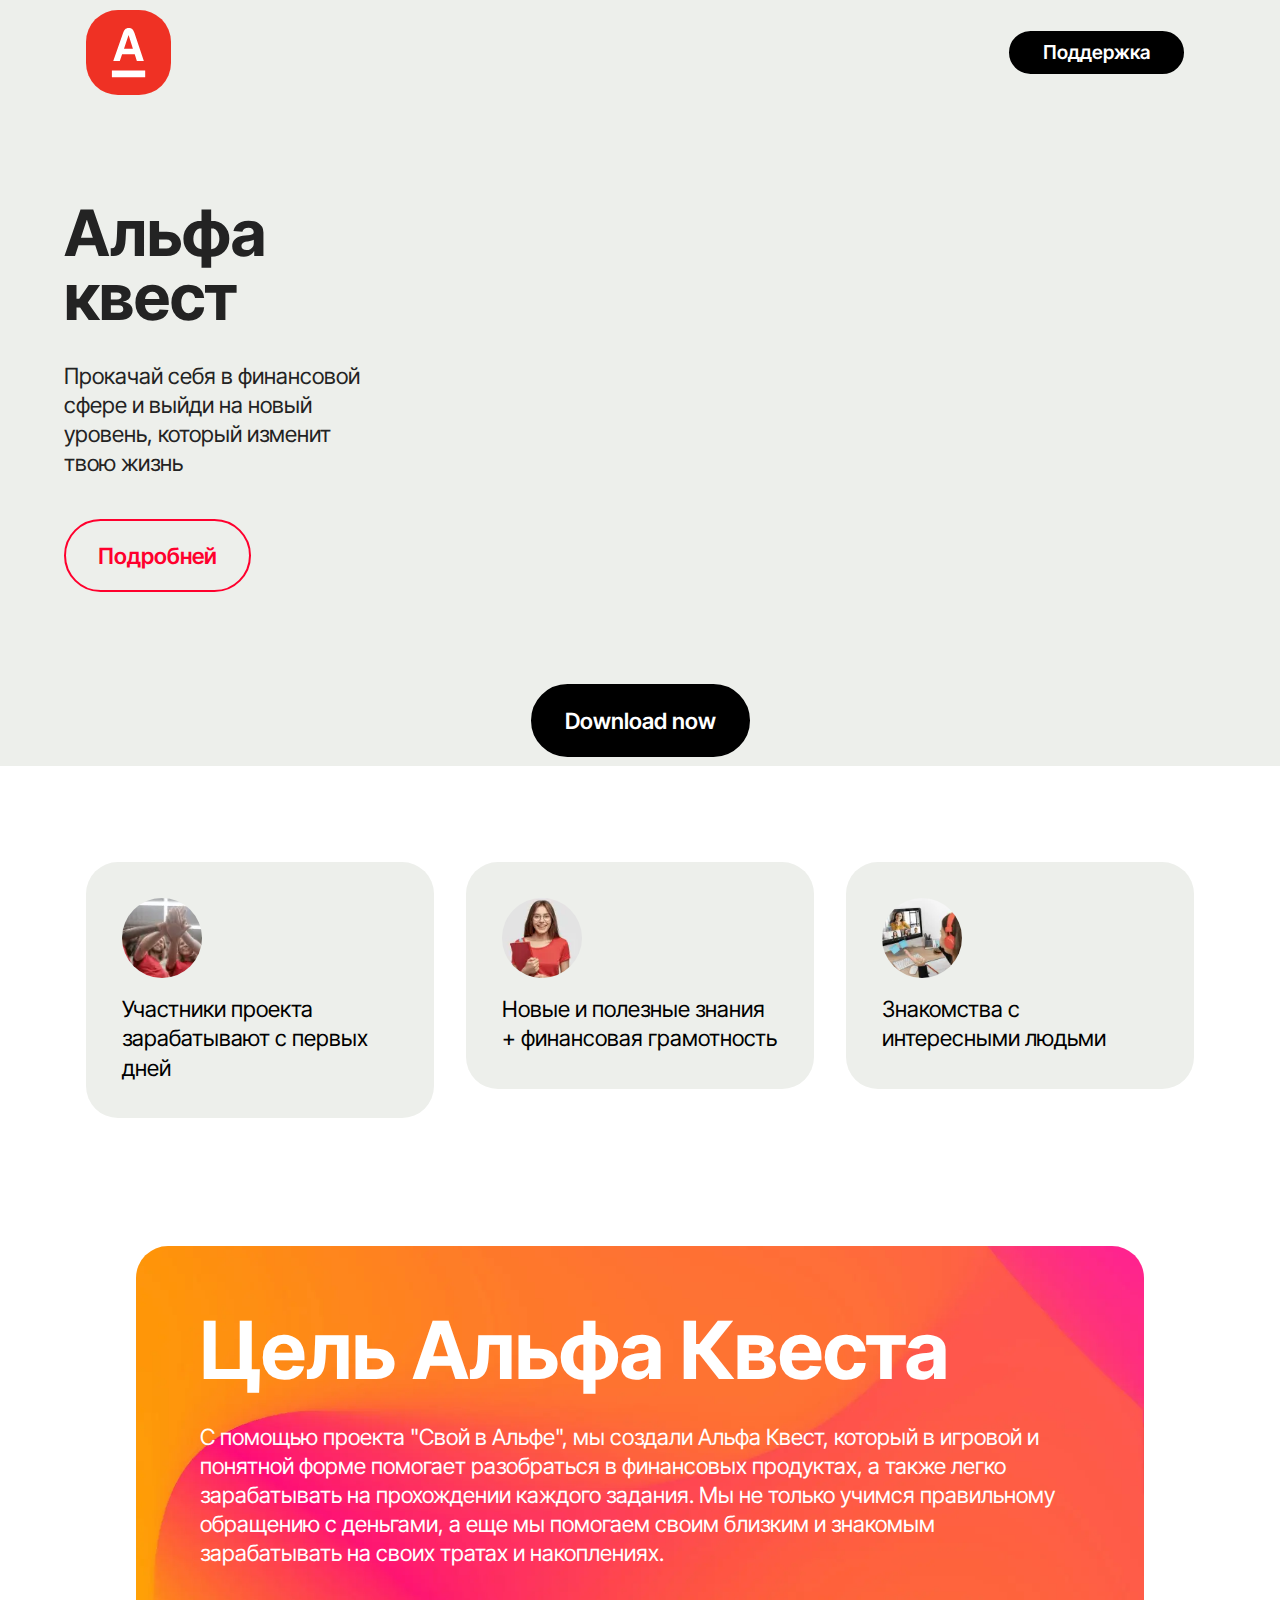
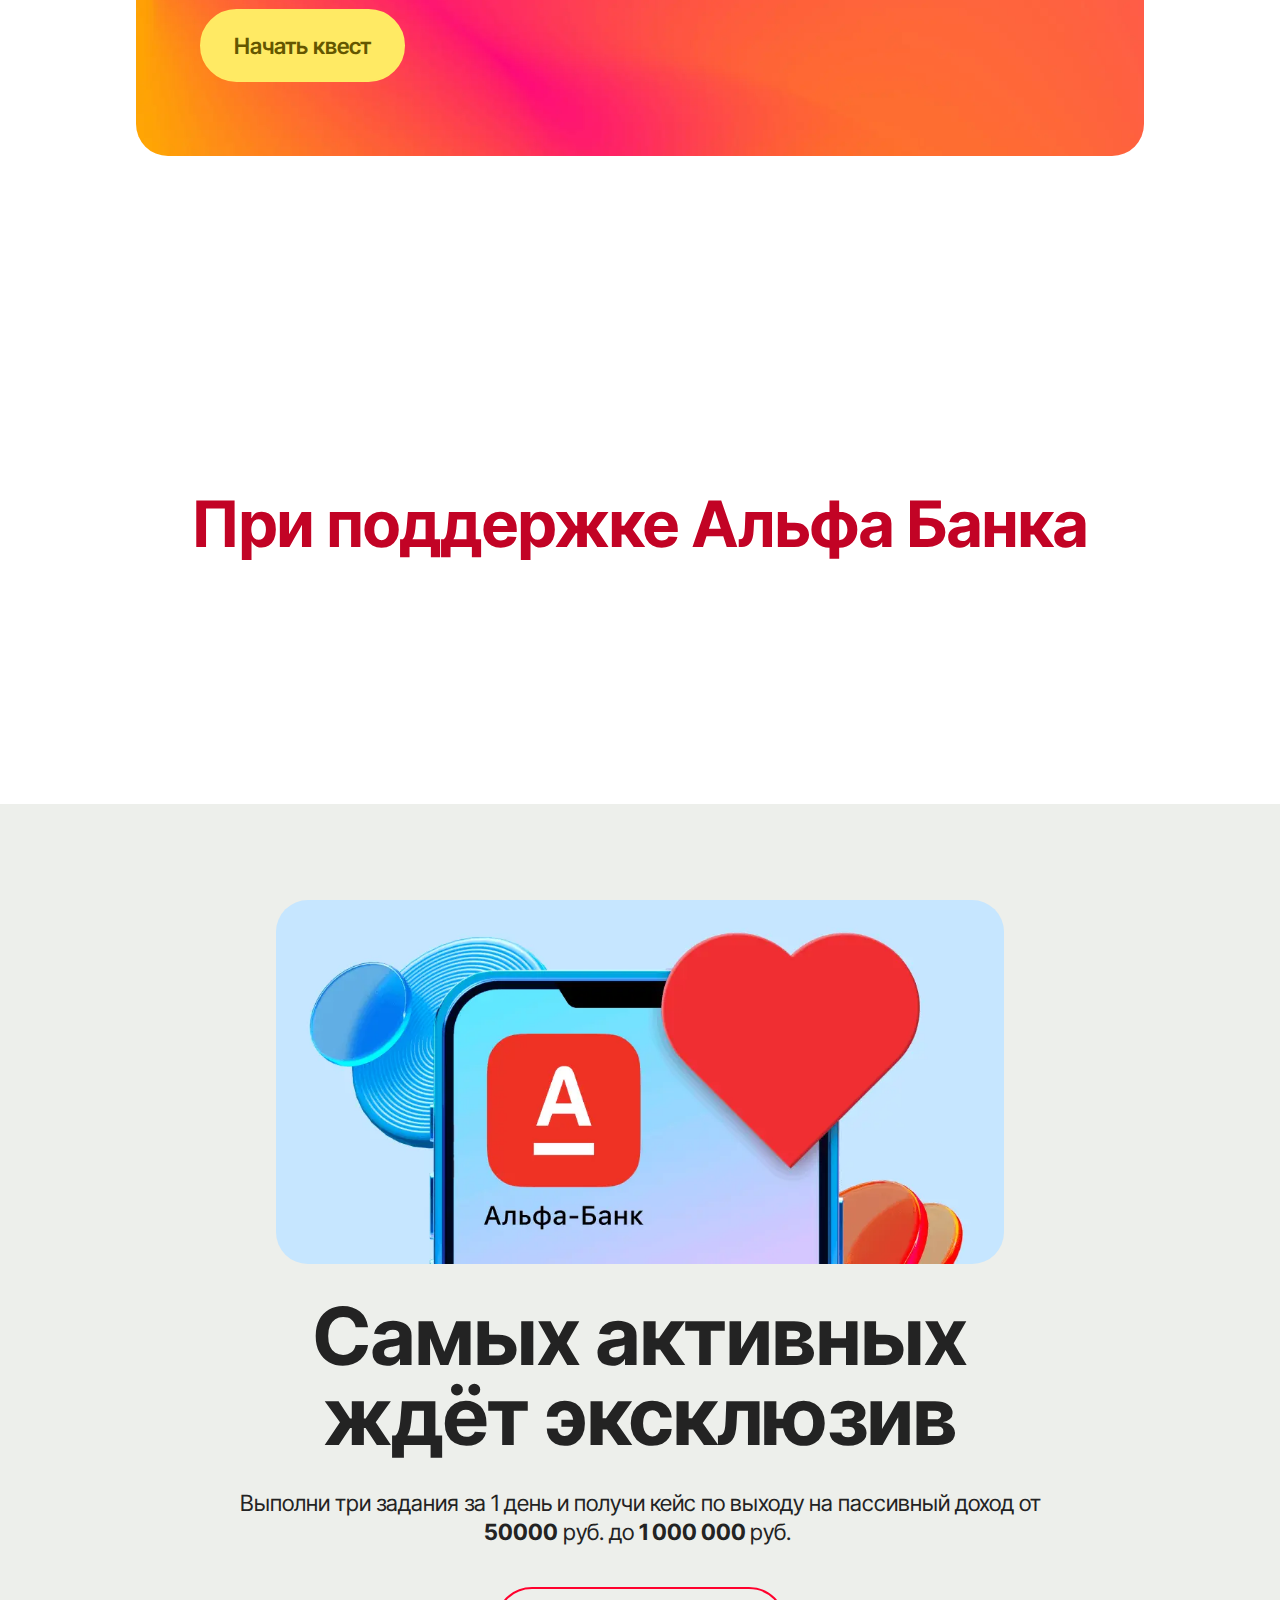
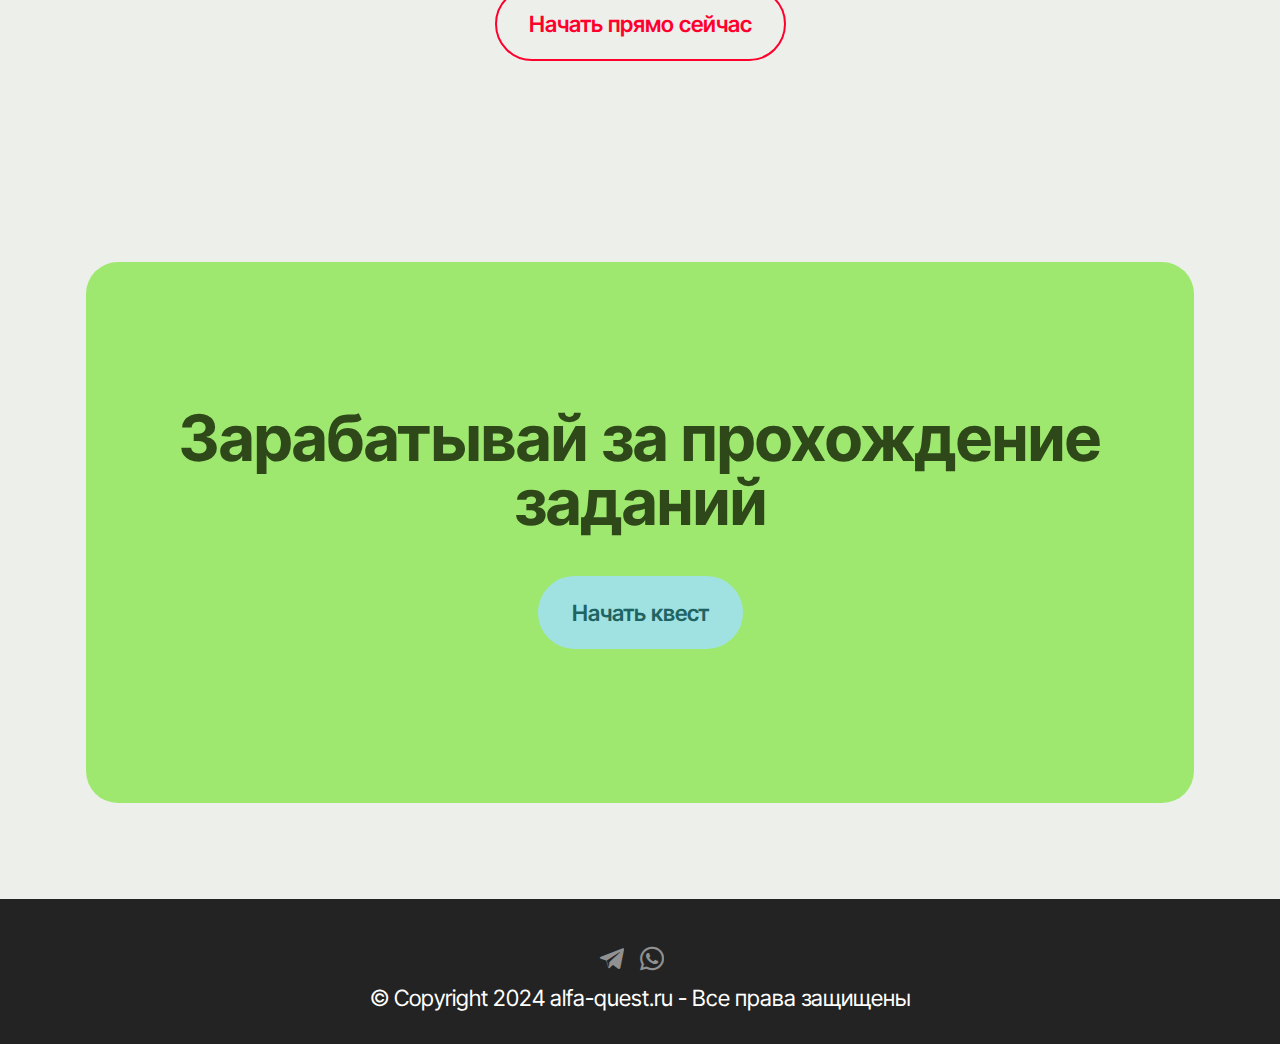
==== commit 9fefb0d0: "create github pages" ====
--- a/index.html
+++ b/index.html
@@ -74,12 +74,32 @@
 					<p class="mbr-text mb-4 mbr-fonts-style display-7">
 						Прокачай себя в финансовой сфере и выйди на новый уровень, который изменит твою жизнь
 					</p>
-					<div class="mbr-section-btn mb-4"><a class="btn btn-secondary-outline display-7" href="index.html#features020-1n">Начать квест</a></div>
+					<div class="mbr-section-btn mb-4"><a class="btn btn-secondary-outline display-7" href="index.html#header04-1l">Подробней</a></div>
 				</div>
 			</div>
 			<div class="mbr-figure col-12 col-md-8"><iframe class="mbr-embedded-video" src="https://www.youtube.com/embed/sPBgw1bFNoQ?rel=0&amp;amp;&amp;showinfo=0&amp;autoplay=0&amp;loop=1&amp;playlist=sPBgw1bFNoQ" width="1280" height="720" frameborder="0" allowfullscreen=""></iframe></div>
 		</div>
 	</div>
+</section>
+
+<section data-bs-version="5.1" class="header12 cid-ud3PeZ0Yob" id="header12-21">
+  
+
+  
+  
+
+  <div class="text-center container">
+    
+    <div class="row justify-content-center">
+      <div class="col-md-12 col-lg-9">
+        
+        
+        <div class="mbr-section-btn mt-4">
+          <a class="btn btn-primary display-7" href="#">Download now</a>
+        </div>
+      </div>
+    </div>
+  </div>
 </section>
 
 <section data-bs-version="5.1" class="features20 cid-ucWBxdphov" id="features020-1n">
--- a/assets/mobirise/css/mbr-additional.css
+++ b/assets/mobirise/css/mbr-additional.css
@@ -1117,7 +1117,7 @@
 }
 .cid-ucWzZeuURN {
   padding-top: 12rem;
-  padding-bottom: 6rem;
+  padding-bottom: 0rem;
   background-color: #edefeb;
 }
 .cid-ucWzZeuURN .mbr-fallback-image.disabled {
@@ -1162,6 +1162,23 @@
   .cid-ucWzZeuURN .mbr-figure {
     border-radius: 2rem;
   }
+}
+.cid-ud3PeZ0Yob {
+  padding-top: 0rem;
+  padding-bottom: 0rem;
+  background-color: #edefeb;
+}
+.cid-ud3PeZ0Yob .mbr-fallback-image.disabled {
+  display: none;
+}
+.cid-ud3PeZ0Yob .mbr-fallback-image {
+  display: block;
+  background-size: cover;
+  background-position: center center;
+  width: 100%;
+  height: 100%;
+  position: absolute;
+  top: 0;
 }
 .cid-ucWBxdphov {
   padding-top: 6rem;
--- a/assets/mobirise/css/mbr-additional.css
+++ b/assets/mobirise/css/mbr-additional.css
@@ -1117,7 +1117,7 @@
 }
 .cid-ucWzZeuURN {
   padding-top: 12rem;
-  padding-bottom: 6rem;
+  padding-bottom: 0rem;
   background-color: #edefeb;
 }
 .cid-ucWzZeuURN .mbr-fallback-image.disabled {
@@ -1162,6 +1162,23 @@
   .cid-ucWzZeuURN .mbr-figure {
     border-radius: 2rem;
   }
+}
+.cid-ud3PeZ0Yob {
+  padding-top: 0rem;
+  padding-bottom: 0rem;
+  background-color: #edefeb;
+}
+.cid-ud3PeZ0Yob .mbr-fallback-image.disabled {
+  display: none;
+}
+.cid-ud3PeZ0Yob .mbr-fallback-image {
+  display: block;
+  background-size: cover;
+  background-position: center center;
+  width: 100%;
+  height: 100%;
+  position: absolute;
+  top: 0;
 }
 .cid-ucWBxdphov {
   padding-top: 6rem;
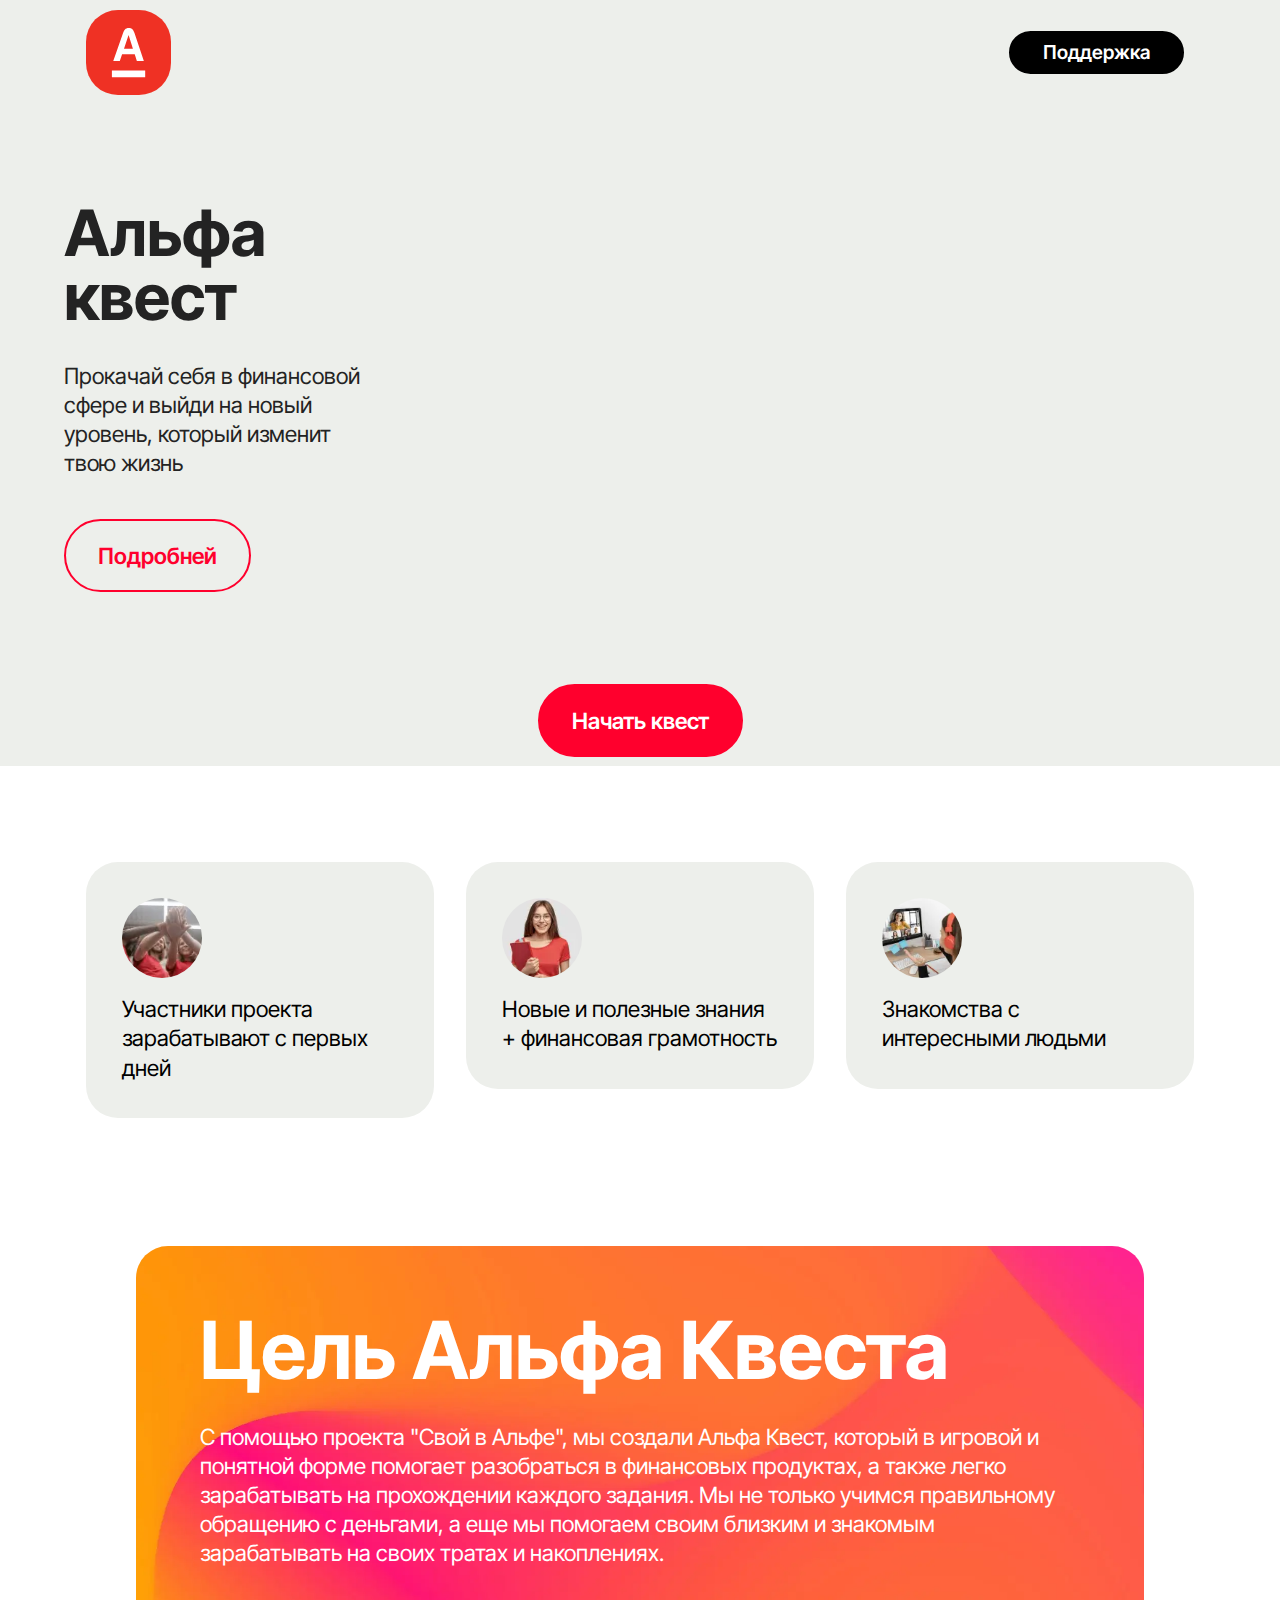
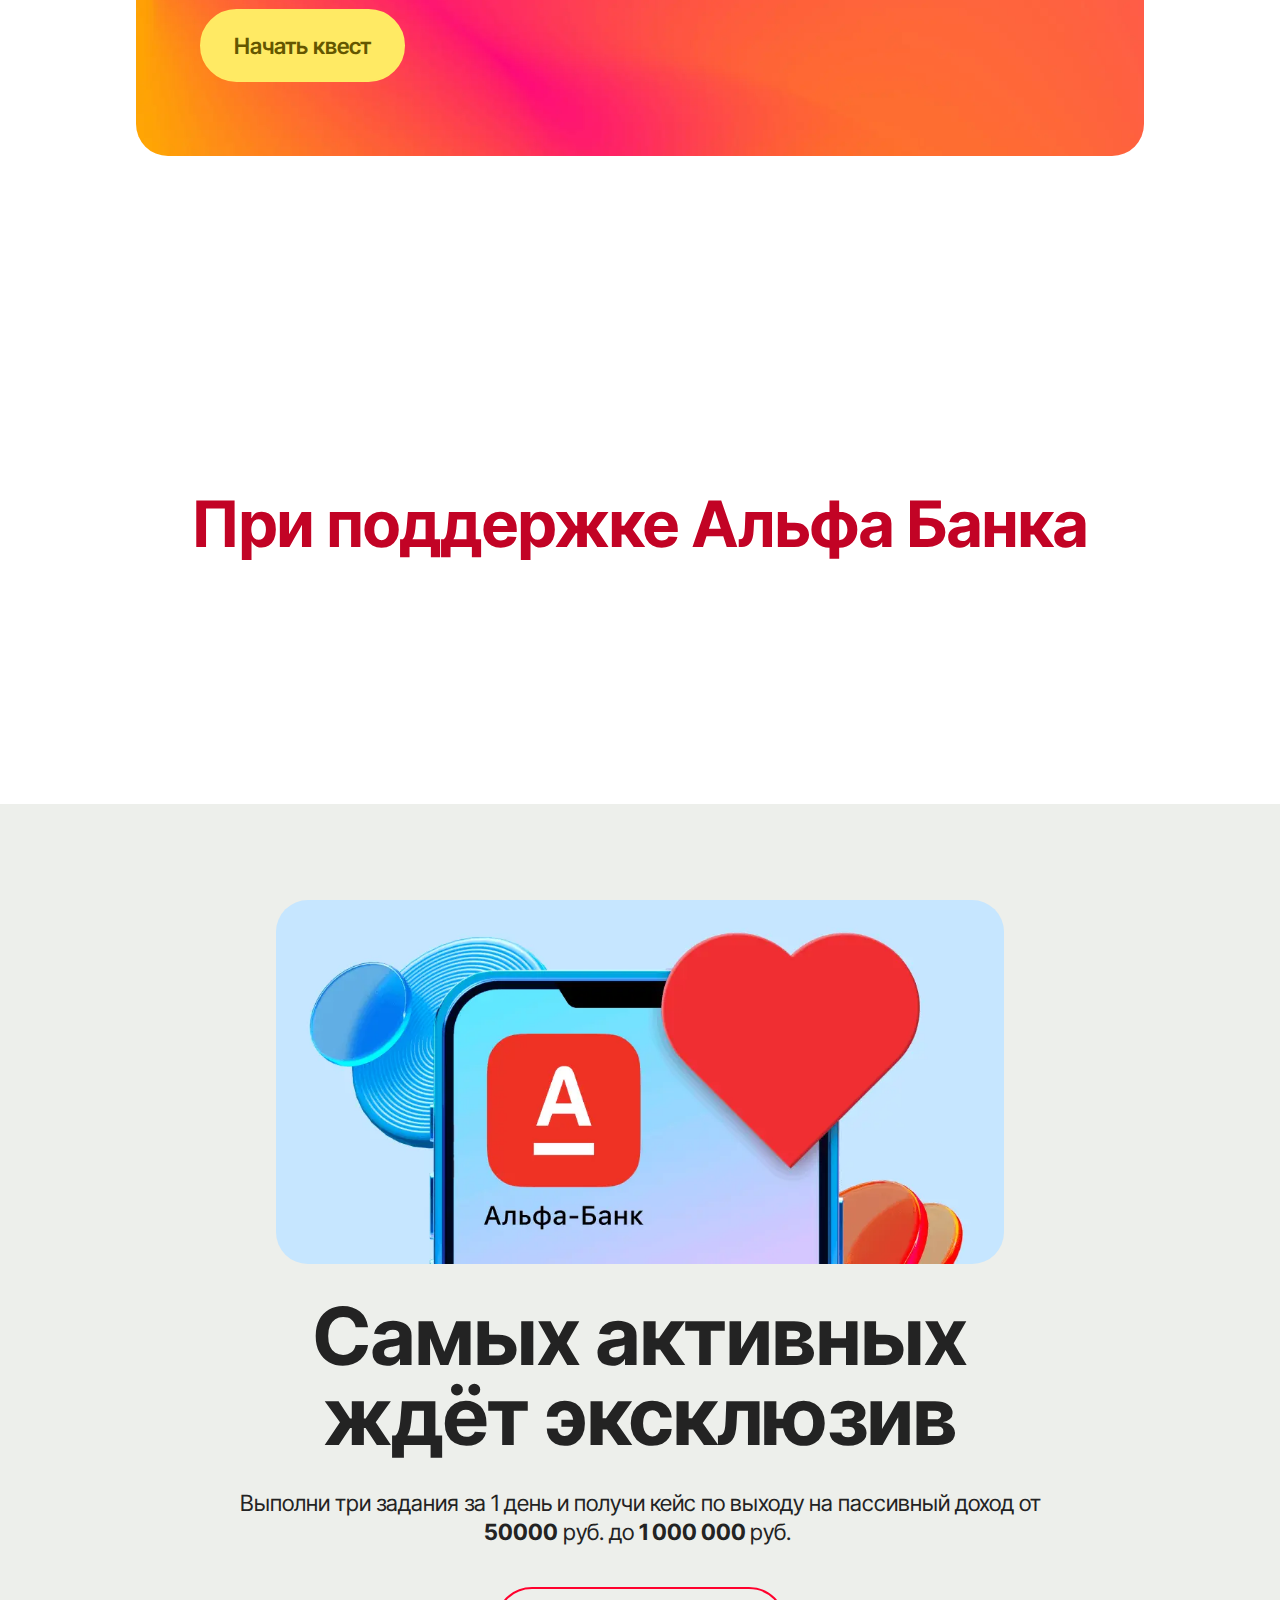
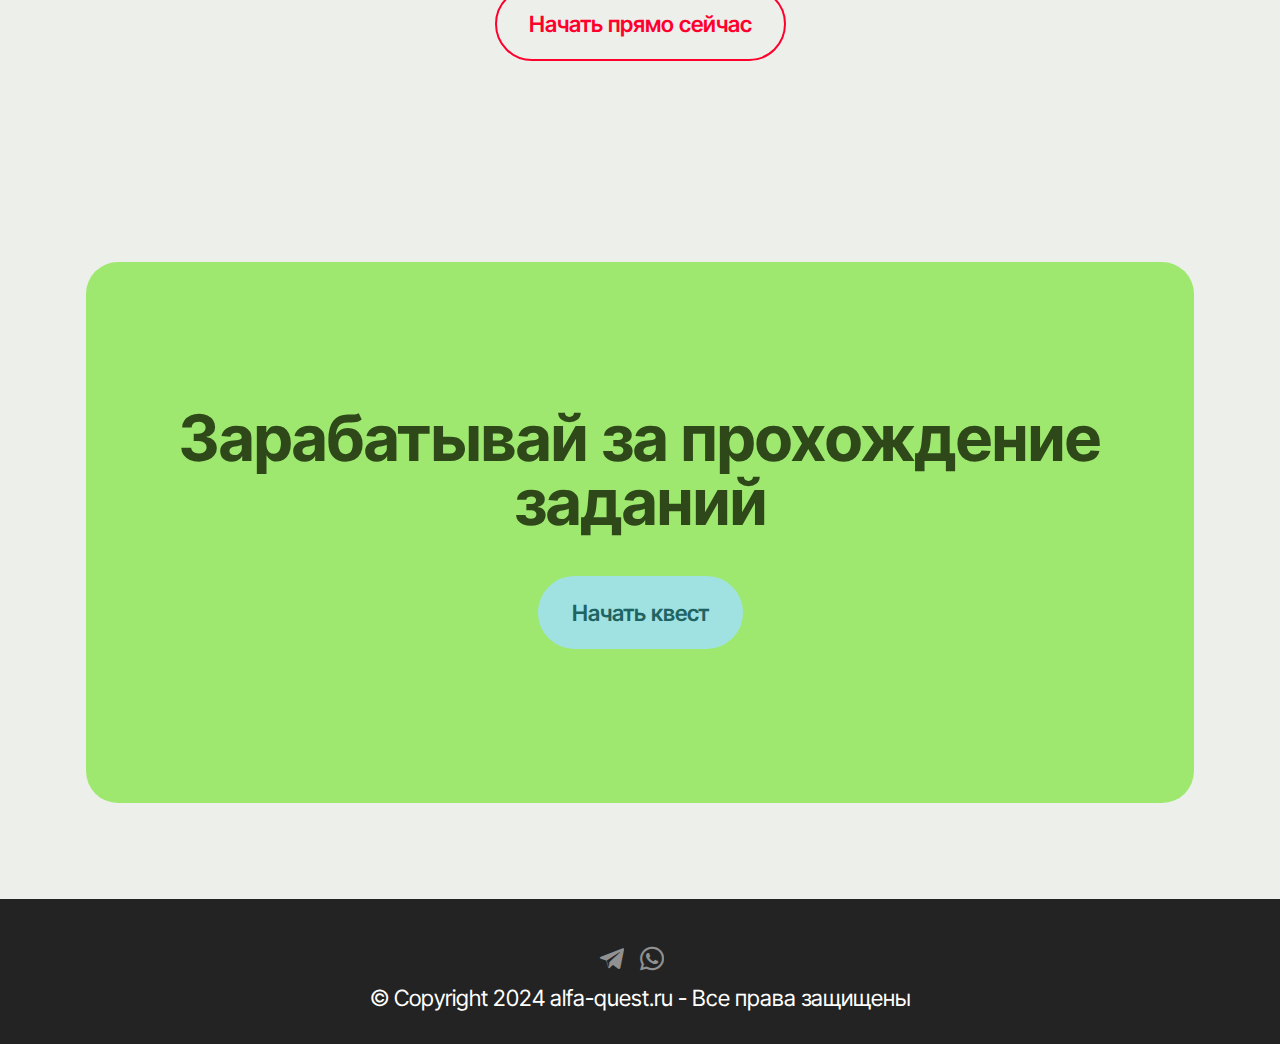
==== commit 37c1b4a4: "create github pages" ====
--- a/index.html
+++ b/index.html
@@ -94,9 +94,7 @@
       <div class="col-md-12 col-lg-9">
         
         
-        <div class="mbr-section-btn mt-4">
-          <a class="btn btn-primary display-7" href="#">Download now</a>
-        </div>
+        <div class="mbr-section-btn mt-4"><a class="btn btn-secondary display-7" href="page1.html#header07-t">Начать квест</a></div>
       </div>
     </div>
   </div>
